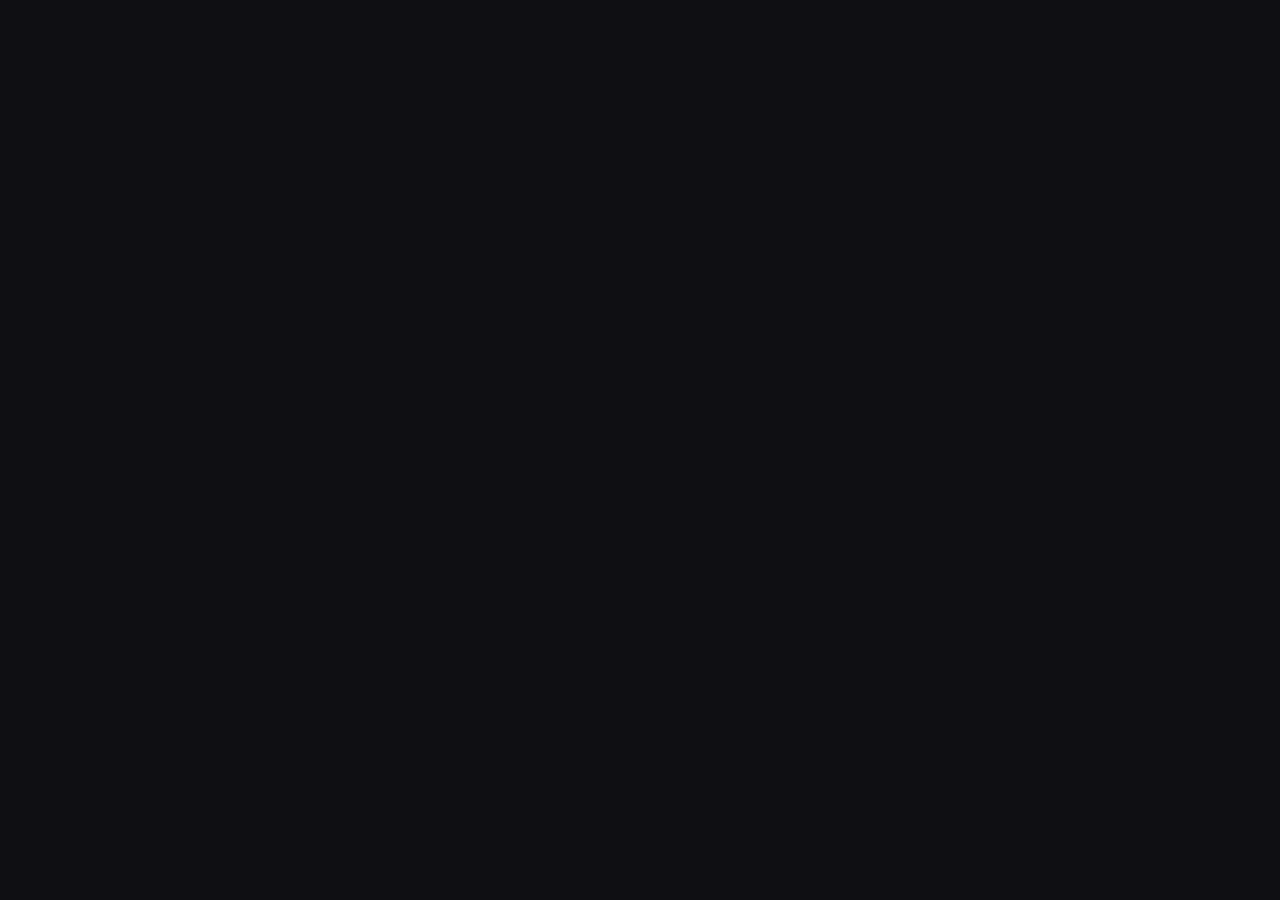
==== index.html @ 04d75973 "Add index.html" ====
<!DOCTYPE html>
<html lang="en">
<head>
<meta charset="UTF-8">
<meta name="viewport" content="width=device-width, initial-scale=1.0">
<title>ShiftWise — Employee Scheduling</title>
<link rel="preconnect" href="https://fonts.googleapis.com">
<link href="https://fonts.googleapis.com/css2?family=DM+Sans:wght@300;400;500;600&family=Syne:wght@500;600;700&display=swap" rel="stylesheet">
<link rel="stylesheet" href="css/app.css">
</head>
<body>
<div id="app"></div>
<div id="toast-container"></div>
<script src="js/app.js"></script>
</body>
</html>
---- css/app.css ----
*,*::before,*::after{box-sizing:border-box;margin:0;padding:0}

:root{
  --bg:#0f0f13;--bg2:#15151b;--bg3:#1c1c24;--bg4:#23232e;
  --border:#2a2a36;--border2:#363644;
  --text:#e6e6f0;--text2:#8888a0;--text3:#55556a;
  --brand:#6366f1;--brand2:#818cf8;--brand3:#4f46e5;--brand-bg:rgba(99,102,241,.12);
  --green:#10b981;--green-bg:rgba(16,185,129,.12);
  --amber:#f59e0b;--amber-bg:rgba(245,158,11,.12);
  --red:#ef4444;--red-bg:rgba(239,68,68,.10);
  --blue:#3b82f6;--pink:#ec4899;
  --radius:8px;--radius2:12px;--radius3:18px;
  --shadow:0 8px 32px rgba(0,0,0,.5);
  --font:'DM Sans',-apple-system,BlinkMacSystemFont,'Segoe UI',sans-serif;
  --font-display:'Syne','DM Sans',-apple-system,BlinkMacSystemFont,sans-serif;
  --font-mono:'JetBrains Mono','Fira Code',monospace;
}

html,body{height:100%;-webkit-font-smoothing:antialiased}
body{font-family:var(--font);background:var(--bg);color:var(--text);min-height:100vh;font-size:14px;line-height:1.5}

/* Layout */
.app{display:flex;height:100vh;overflow:hidden}
.sidebar{width:220px;flex-shrink:0;background:var(--bg2);border-right:1px solid var(--border);display:flex;flex-direction:column;overflow:hidden}
.main{flex:1;overflow:hidden;display:flex;flex-direction:column;min-width:0}
.topbar{height:56px;border-bottom:1px solid var(--border);display:flex;align-items:center;padding:0 20px;gap:12px;background:var(--bg2);flex-shrink:0}
.content{flex:1;overflow-y:auto;padding:24px}

/* Sidebar */
.logo{padding:0 16px;height:56px;display:flex;align-items:center;gap:10px;border-bottom:1px solid var(--border);flex-shrink:0}
.logo-mark{width:30px;height:30px;background:var(--brand);border-radius:7px;display:flex;align-items:center;justify-content:center;font-family:var(--font-display);font-weight:700;font-size:13px;color:#fff;flex-shrink:0}
.logo-text{font-family:var(--font-display);font-weight:700;font-size:15px;color:var(--text)}
.nav{flex:1;padding:10px 8px;display:flex;flex-direction:column;gap:1px;overflow-y:auto}
.nav-section{font-size:10px;font-weight:700;letter-spacing:.1em;color:var(--text3);padding:14px 10px 5px;text-transform:uppercase}
.nav-item{display:flex;align-items:center;gap:9px;padding:9px 10px;border-radius:var(--radius);cursor:pointer;color:var(--text2);font-size:13.5px;font-weight:500;transition:all .15s;user-select:none;position:relative}
.nav-item:hover{background:var(--bg3);color:var(--text)}
.nav-item.active{background:var(--brand-bg);color:var(--brand2)}
.nav-item svg{width:16px;height:16px;flex-shrink:0}
.nav-badge{margin-left:auto;background:var(--red);color:#fff;font-size:10px;font-weight:700;min-width:17px;height:17px;border-radius:8px;display:flex;align-items:center;justify-content:center;padding:0 4px}
.sidebar-footer{padding:10px 8px;border-top:1px solid var(--border);flex-shrink:0}
.user-chip{display:flex;align-items:center;gap:10px;padding:8px 10px;border-radius:var(--radius);cursor:pointer;transition:.15s}
.user-chip:hover{background:var(--bg3)}
.user-name{font-size:13px;font-weight:600;white-space:nowrap;overflow:hidden;text-overflow:ellipsis;color:var(--text)}
.user-role-label{font-size:11px;color:var(--text2);text-transform:capitalize}

/* Avatar */
.avatar{width:32px;height:32px;border-radius:50%;display:flex;align-items:center;justify-content:center;font-size:12px;font-weight:600;color:#fff;flex-shrink:0}
.avatar-xs{width:22px;height:22px;font-size:9px}
.avatar-sm{width:28px;height:28px;font-size:11px}
.avatar-lg{width:42px;height:42px;font-size:16px}

/* Topbar */
.topbar-title{font-family:var(--font-display);font-weight:700;font-size:16px;flex:1;color:var(--text)}
.icon-btn{width:36px;height:36px;border-radius:var(--radius);border:none;background:transparent;cursor:pointer;color:var(--text2);display:flex;align-items:center;justify-content:center;transition:.15s;position:relative}
.icon-btn:hover{background:var(--bg3);color:var(--text)}
.icon-btn svg{width:18px;height:18px;stroke-width:2}
.notif-dot{position:absolute;top:7px;right:7px;width:7px;height:7px;background:var(--brand);border-radius:50%;border:2px solid var(--bg2)}

/* Buttons */
.btn{display:inline-flex;align-items:center;gap:6px;padding:7px 14px;border-radius:var(--radius);font-size:13px;font-weight:500;cursor:pointer;border:none;transition:.15s;font-family:var(--font);white-space:nowrap;line-height:1}
.btn-primary{background:var(--brand);color:#fff}
.btn-primary:hover{background:var(--brand3)}
.btn-ghost{background:transparent;color:var(--text2);border:1px solid var(--border2)}
.btn-ghost:hover{background:var(--bg3);color:var(--text)}
.btn-sm{padding:5px 10px;font-size:12px}
.btn-xs{padding:3px 8px;font-size:11px}
.btn-danger{background:var(--red-bg);color:var(--red);border:1px solid rgba(239,68,68,.25)}
.btn-danger:hover{background:rgba(239,68,68,.2)}
.btn-success{background:var(--green-bg);color:var(--green);border:1px solid rgba(16,185,129,.25)}
.btn-success:hover{background:rgba(16,185,129,.2)}
.btn-amber{background:var(--amber-bg);color:var(--amber);border:1px solid rgba(245,158,11,.25)}
.btn-brand{background:var(--brand-bg);color:var(--brand2);border:1px solid rgba(99,102,241,.25)}
.btn-brand:hover{background:rgba(99,102,241,.2)}

/* Badges */
.badge{display:inline-flex;align-items:center;padding:2px 8px;border-radius:6px;font-size:11px;font-weight:600;letter-spacing:.02em}
.badge-pending{background:var(--amber-bg);color:var(--amber);border:1px solid rgba(245,158,11,.2)}
.badge-accepted{background:var(--brand-bg);color:var(--brand2);border:1px solid rgba(99,102,241,.2)}
.badge-approved{background:var(--green-bg);color:var(--green);border:1px solid rgba(16,185,129,.2)}
.badge-declined,.badge-rejected{background:var(--red-bg);color:var(--red);border:1px solid rgba(239,68,68,.2)}
.badge-cancelled,.badge-expired{background:var(--bg3);color:var(--text3);border:1px solid var(--border)}
.badge-active{background:var(--green-bg);color:var(--green);border:1px solid rgba(16,185,129,.2)}
.badge-inactive{background:var(--bg3);color:var(--text3);border:1px solid var(--border)}
.badge-admin{background:var(--red-bg);color:var(--red);border:1px solid rgba(239,68,68,.2)}
.badge-manager{background:var(--amber-bg);color:var(--amber);border:1px solid rgba(245,158,11,.2)}
.badge-employee{background:var(--bg3);color:var(--text2);border:1px solid var(--border)}

/* Cards */
.card{background:var(--bg2);border:1px solid var(--border);border-radius:var(--radius2)}
.card-p{padding:20px}
.card-header{padding:14px 20px;border-bottom:1px solid var(--border);display:flex;align-items:center;justify-content:space-between}
.card-title{font-family:var(--font-display);font-weight:600;font-size:15px;color:var(--text)}

/* Stat cards */
.stat-grid{display:grid;grid-template-columns:repeat(4,1fr);gap:12px;margin-bottom:24px}
.stat-card{background:var(--bg2);border:1px solid var(--border);border-radius:var(--radius2);padding:18px}
.stat-value{font-family:var(--font-display);font-size:28px;font-weight:700;line-height:1;color:var(--text)}
.stat-label{font-size:12px;color:var(--text2);margin-top:6px;font-weight:500}
.stat-icon{width:36px;height:36px;border-radius:9px;display:flex;align-items:center;justify-content:center;margin-bottom:12px}
.stat-icon svg{width:17px;height:17px;stroke-width:2}

/* Forms */
.form-group{margin-bottom:16px}
.form-group label{display:block;font-size:12px;font-weight:600;color:var(--text2);margin-bottom:6px;letter-spacing:.02em}
.form-group input,.form-group select,.form-group textarea{width:100%;background:var(--bg3);border:1px solid var(--border2);color:var(--text);border-radius:var(--radius);padding:9px 12px;font-size:13.5px;font-family:var(--font);transition:.15s;outline:none}
.form-group input:focus,.form-group select:focus,.form-group textarea:focus{border-color:var(--brand);box-shadow:0 0 0 3px rgba(99,102,241,.15)}
.form-group input::placeholder,.form-group textarea::placeholder{color:var(--text3)}
.form-group select option{background:var(--bg3)}
.form-group textarea{resize:vertical;min-height:70px}
.form-row{display:grid;grid-template-columns:1fr 1fr;gap:14px}

/* Table */
.table-wrap{overflow-x:auto}
table{width:100%;border-collapse:collapse}
th{font-size:11px;font-weight:700;letter-spacing:.07em;text-transform:uppercase;color:var(--text3);padding:11px 14px;text-align:left;border-bottom:1px solid var(--border);white-space:nowrap}
td{padding:12px 14px;border-bottom:1px solid var(--border);vertical-align:middle;font-size:13.5px;color:var(--text2)}
td:first-child{color:var(--text)}
tr:last-child td{border-bottom:none}
tr:hover td{background:rgba(255,255,255,.02)}

/* Calendar */
.cal-wrap{overflow-x:auto}
.cal-header{display:grid;grid-template-columns:68px repeat(7,1fr);border-bottom:1px solid var(--border);position:sticky;top:0;background:var(--bg2);z-index:5}
.cal-time-head{padding:12px 8px}
.cal-day-head{padding:10px 8px;text-align:center;border-left:1px solid var(--border)}
.cal-day-name{font-size:10.5px;font-weight:700;color:var(--text3);text-transform:uppercase;letter-spacing:.06em}
.cal-day-num{width:32px;height:32px;border-radius:50%;display:flex;align-items:center;justify-content:center;font-size:15px;font-weight:600;margin:4px auto 0;color:var(--text2)}
.cal-day-num.today{background:var(--brand);color:#fff}
.cal-body{display:grid;grid-template-columns:68px repeat(7,1fr);position:relative}
.cal-time-col{display:flex;flex-direction:column}
.cal-time-slot{height:52px;border-bottom:1px solid var(--border);padding-right:10px;font-size:10px;color:var(--text3);text-align:right;display:flex;align-items:flex-start;justify-content:flex-end;padding-top:4px}
.cal-day-col{border-left:1px solid var(--border);position:relative}
.cal-hour-line{position:absolute;left:0;right:0;border-top:1px solid rgba(42,42,54,.8);pointer-events:none}
.shift-block{position:absolute;left:3px;right:3px;border-radius:6px;padding:4px 7px;font-size:11px;cursor:pointer;transition:.15s;overflow:hidden;border:1px solid rgba(255,255,255,.06)}
.shift-block:hover{filter:brightness(1.15);transform:translateY(-1px);box-shadow:0 4px 14px rgba(0,0,0,.4)}
.shift-name{font-weight:600;white-space:nowrap;overflow:hidden;text-overflow:ellipsis}
.shift-time{opacity:.75;font-size:10px;margin-top:1px}

/* Color tags */
.color-indigo{background:rgba(99,102,241,.28);color:#c7d2fe;border-color:rgba(99,102,241,.4)}
.color-green{background:rgba(16,185,129,.22);color:#6ee7b7;border-color:rgba(16,185,129,.35)}
.color-amber{background:rgba(245,158,11,.22);color:#fcd34d;border-color:rgba(245,158,11,.35)}
.color-red{background:rgba(239,68,68,.22);color:#fca5a5;border-color:rgba(239,68,68,.35)}
.color-pink{background:rgba(236,72,153,.22);color:#f9a8d4;border-color:rgba(236,72,153,.35)}
.color-blue{background:rgba(59,130,246,.22);color:#93c5fd;border-color:rgba(59,130,246,.35)}
.color-teal{background:rgba(20,184,166,.22);color:#5eead4;border-color:rgba(20,184,166,.35)}
.color-purple{background:rgba(168,85,247,.22);color:#d8b4fe;border-color:rgba(168,85,247,.35)}

/* Week nav */
.week-nav{display:flex;align-items:center;gap:10px;margin-bottom:16px;flex-wrap:wrap}
.week-label{font-family:var(--font-display);font-weight:600;font-size:14px;color:var(--text);min-width:180px;text-align:center}
.view-tabs{display:flex;border:1px solid var(--border);border-radius:var(--radius);overflow:hidden}
.view-tab{padding:6px 14px;font-size:12px;font-weight:500;cursor:pointer;color:var(--text2);transition:.15s;border:none;background:none;font-family:var(--font)}
.view-tab:hover{background:var(--bg3);color:var(--text)}
.view-tab.active{background:var(--brand-bg);color:var(--brand2)}

/* List view */
.list-day-group{margin-bottom:20px}
.list-day-header{font-size:11px;font-weight:700;letter-spacing:.08em;text-transform:uppercase;color:var(--text3);padding:8px 0;margin-bottom:8px;border-bottom:1px solid var(--border)}
.list-shift-row{display:flex;align-items:center;gap:12px;padding:12px 16px;background:var(--bg2);border:1px solid var(--border);border-radius:var(--radius);margin-bottom:6px;cursor:pointer;transition:.15s}
.list-shift-row:hover{background:var(--bg3);border-color:var(--border2)}
.shift-pill{width:4px;height:38px;border-radius:2px;flex-shrink:0}

/* Swap cards */
.swap-card{background:var(--bg2);border:1px solid var(--border);border-radius:var(--radius2);padding:18px;margin-bottom:12px;transition:.15s}
.swap-card:hover{border-color:var(--border2)}
.swap-header{display:flex;align-items:flex-start;justify-content:space-between;gap:12px;margin-bottom:14px}
.swap-meta{font-size:12px;color:var(--text3);margin-top:3px}
.swap-shifts{display:grid;grid-template-columns:1fr 32px 1fr;gap:8px;align-items:center;margin-bottom:14px}
.swap-shift-box{background:var(--bg3);border:1px solid var(--border);border-radius:var(--radius);padding:10px 12px}
.swap-shift-label{font-size:10px;color:var(--text3);font-weight:700;text-transform:uppercase;letter-spacing:.06em;margin-bottom:4px}
.swap-shift-date{font-size:13px;font-weight:600;color:var(--text)}
.swap-shift-time{font-size:12px;color:var(--text2)}
.swap-arrow{text-align:center;color:var(--text3);font-size:18px}
.swap-actions{display:flex;gap:8px;flex-wrap:wrap}
.swap-message{font-size:12px;color:var(--text2);background:var(--bg3);border-radius:var(--radius);padding:8px 12px;margin-bottom:12px}
.swap-tabs{display:flex;gap:2px;margin-bottom:20px}
.swap-tab{padding:7px 16px;border-radius:var(--radius);font-size:13px;font-weight:500;cursor:pointer;color:var(--text2);transition:.15s;border:none;background:none;font-family:var(--font)}
.swap-tab:hover{background:var(--bg3);color:var(--text)}
.swap-tab.active{background:var(--brand-bg);color:var(--brand2)}

/* Modal */
.modal-overlay{position:fixed;inset:0;background:rgba(0,0,0,.72);display:flex;align-items:center;justify-content:center;z-index:200;padding:16px;animation:fadeIn .15s ease}
.modal{background:var(--bg2);border:1px solid var(--border);border-radius:var(--radius3);padding:28px;width:100%;max-width:480px;max-height:90vh;overflow-y:auto;box-shadow:var(--shadow);animation:slideUp .2s ease}
.modal-lg{max-width:640px}
.modal-title{font-family:var(--font-display);font-weight:700;font-size:18px;margin-bottom:22px;color:var(--text)}
.modal-actions{display:flex;gap:10px;margin-top:22px}
.modal-actions .btn{flex:1;justify-content:center}

/* Notification panel */
.notif-panel{position:fixed;top:56px;right:16px;width:340px;background:var(--bg2);border:1px solid var(--border);border-radius:var(--radius2);box-shadow:var(--shadow);z-index:150;overflow:hidden;animation:fadeIn .15s ease}
.notif-header{padding:14px 16px;border-bottom:1px solid var(--border);display:flex;align-items:center;justify-content:space-between}
.notif-title{font-weight:600;font-size:14px;color:var(--text)}
.notif-list{max-height:400px;overflow-y:auto}
.notif-item{padding:12px 16px;border-bottom:1px solid var(--border);cursor:pointer;transition:.15s;display:flex;gap:10px}
.notif-item:last-child{border-bottom:none}
.notif-item:hover{background:var(--bg3)}
.notif-item.unread{background:rgba(99,102,241,.05)}
.notif-item.unread:hover{background:rgba(99,102,241,.1)}
.notif-dot2{width:7px;height:7px;background:var(--brand);border-radius:50%;flex-shrink:0;margin-top:5px}
.notif-text-title{font-size:13px;font-weight:600;color:var(--text)}
.notif-text-msg{font-size:12px;color:var(--text2);margin-top:2px;line-height:1.4}
.notif-time{font-size:11px;color:var(--text3);margin-top:4px}
.notif-empty{padding:32px 16px;text-align:center;color:var(--text3);font-size:13px}

/* Login */
.login-screen{min-height:100vh;display:flex;align-items:center;justify-content:center;background:var(--bg);padding:24px}
.login-card{background:var(--bg2);border:1px solid var(--border);border-radius:var(--radius3);padding:40px;width:100%;max-width:400px;box-shadow:var(--shadow)}
.login-logo{text-align:center;margin-bottom:32px}
.login-logo .logo-mark{width:52px;height:52px;border-radius:14px;font-size:24px;margin:0 auto 14px}
.login-logo-title{font-family:var(--font-display);font-weight:700;font-size:26px;color:var(--text)}
.login-subtitle{font-size:13px;color:var(--text2);margin-top:4px}
.role-label{font-size:11px;color:var(--text3);margin-bottom:8px;font-weight:700;text-transform:uppercase;letter-spacing:.06em}
.role-switcher{display:flex;gap:8px;margin-bottom:4px}
.role-btn{flex:1;padding:8px;background:var(--bg3);border:1px solid var(--border2);border-radius:var(--radius);font-size:12.5px;font-weight:600;cursor:pointer;color:var(--text2);transition:.15s;font-family:var(--font)}
.role-btn:hover{background:var(--brand-bg);color:var(--brand2);border-color:rgba(99,102,241,.3)}
.login-btn{width:100%;padding:12px;background:var(--brand);color:#fff;border:none;border-radius:var(--radius);font-size:14px;font-weight:600;cursor:pointer;transition:.15s;font-family:var(--font);margin-top:4px}
.login-btn:hover{background:var(--brand3)}
.demo-creds{margin-top:20px;padding:14px;background:var(--bg3);border-radius:var(--radius);font-size:12px;color:var(--text2);line-height:1.8}
.demo-creds strong{color:var(--text)}

/* Admin */
.admin-tabs{display:flex;gap:2px;border-bottom:1px solid var(--border);margin-bottom:24px}
.admin-tab{padding:9px 18px;font-size:13px;font-weight:500;cursor:pointer;color:var(--text2);border:none;background:none;font-family:var(--font);border-bottom:2px solid transparent;margin-bottom:-1px;transition:.15s}
.admin-tab:hover{color:var(--text)}
.admin-tab.active{color:var(--brand2);border-bottom-color:var(--brand)}

/* Color picker */
.color-picker{display:flex;gap:8px;flex-wrap:wrap;margin-top:4px}
.color-dot{width:24px;height:24px;border-radius:50%;cursor:pointer;border:2px solid transparent;transition:.15s}
.color-dot:hover{transform:scale(1.15)}
.color-dot.selected{border-color:#fff;transform:scale(1.15);box-shadow:0 0 0 2px rgba(255,255,255,.3)}

/* Toast */
#toast-container{position:fixed;top:16px;right:16px;z-index:999;display:flex;flex-direction:column;gap:8px;pointer-events:none}
.toast{background:var(--bg3);border:1px solid var(--border2);border-radius:var(--radius);padding:12px 16px;font-size:13px;color:var(--text);display:flex;align-items:center;gap:10px;box-shadow:var(--shadow);animation:slideInRight .2s ease;pointer-events:all;min-width:220px;max-width:320px}
.toast-success{border-left:3px solid var(--green)}
.toast-error{border-left:3px solid var(--red)}
.toast-info{border-left:3px solid var(--brand)}

/* Profile */
.profile-wrap{max-width:480px}
.profile-header{display:flex;align-items:center;gap:16px;padding:24px;background:var(--bg2);border:1px solid var(--border);border-radius:var(--radius2);margin-bottom:20px}
.profile-name{font-family:var(--font-display);font-size:20px;font-weight:700;color:var(--text)}
.profile-email{font-size:13px;color:var(--text2);margin-top:2px}

/* Empty states */
.empty-state{padding:60px 24px;text-align:center}
.empty-icon{font-size:40px;margin-bottom:12px}
.empty-title{font-size:15px;font-weight:600;color:var(--text2);margin-bottom:6px}
.empty-sub{font-size:13px;color:var(--text3)}

/* Section header */
.section-header{display:flex;align-items:center;justify-content:space-between;margin-bottom:20px;flex-wrap:wrap;gap:10px}
.section-title{font-family:var(--font-display);font-size:18px;font-weight:700;color:var(--text)}

/* Filters */
.filter-bar{display:flex;align-items:center;gap:10px;margin-bottom:20px;flex-wrap:wrap}
.filter-select{background:var(--bg3);border:1px solid var(--border2);color:var(--text);border-radius:var(--radius);padding:7px 12px;font-size:13px;font-family:var(--font);outline:none;cursor:pointer}
.filter-select:focus{border-color:var(--brand)}
.search-input{background:var(--bg3);border:1px solid var(--border2);color:var(--text);border-radius:var(--radius);padding:7px 12px;font-size:13px;font-family:var(--font);outline:none}
.search-input:focus{border-color:var(--brand);box-shadow:0 0 0 2px rgba(99,102,241,.15)}
.search-input::placeholder{color:var(--text3)}

/* Audit log */
.audit-row{display:flex;align-items:flex-start;gap:12px;padding:12px 0;border-bottom:1px solid var(--border)}
.audit-row:last-child{border-bottom:none}
.audit-dot{width:8px;height:8px;border-radius:50%;background:var(--brand);flex-shrink:0;margin-top:5px}
.audit-action{font-size:13px;color:var(--text);font-weight:500}
.audit-detail{font-size:12px;color:var(--text2);margin-top:1px}
.audit-time{font-size:11px;color:var(--text3);margin-left:auto;white-space:nowrap;padding-left:12px}

/* Animations */
@keyframes fadeIn{from{opacity:0}to{opacity:1}}
@keyframes slideUp{from{opacity:0;transform:translateY(12px)}to{opacity:1;transform:translateY(0)}}
@keyframes slideInRight{from{opacity:0;transform:translateX(20px)}to{opacity:1;transform:translateX(0)}}

/* Scrollbar */
::-webkit-scrollbar{width:4px;height:4px}
::-webkit-scrollbar-track{background:transparent}
::-webkit-scrollbar-thumb{background:var(--border2);border-radius:100px}

/* Utility */
.flex{display:flex}.items-center{align-items:center}.gap-8{gap:8px}.gap-10{gap:10px}.gap-12{gap:12px}
.justify-between{justify-content:space-between}.ml-auto{margin-left:auto}
.mt-4{margin-top:4px}.mt-8{margin-top:8px}.mt-12{margin-top:12px}.mt-16{margin-top:16px}.mt-20{margin-top:20px}
.mb-8{margin-bottom:8px}.mb-12{margin-bottom:12px}.mb-16{margin-bottom:16px}.mb-20{margin-bottom:20px}
.text-sm{font-size:12.5px}.text-xs{font-size:11px}
.text2{color:var(--text2)}.text3{color:var(--text3)}
.font-600{font-weight:600}.font-700{font-weight:700}
.truncate{white-space:nowrap;overflow:hidden;text-overflow:ellipsis}
.w-full{width:100%}
.hidden{display:none!important}
.divider{height:1px;background:var(--border);margin:16px 0}
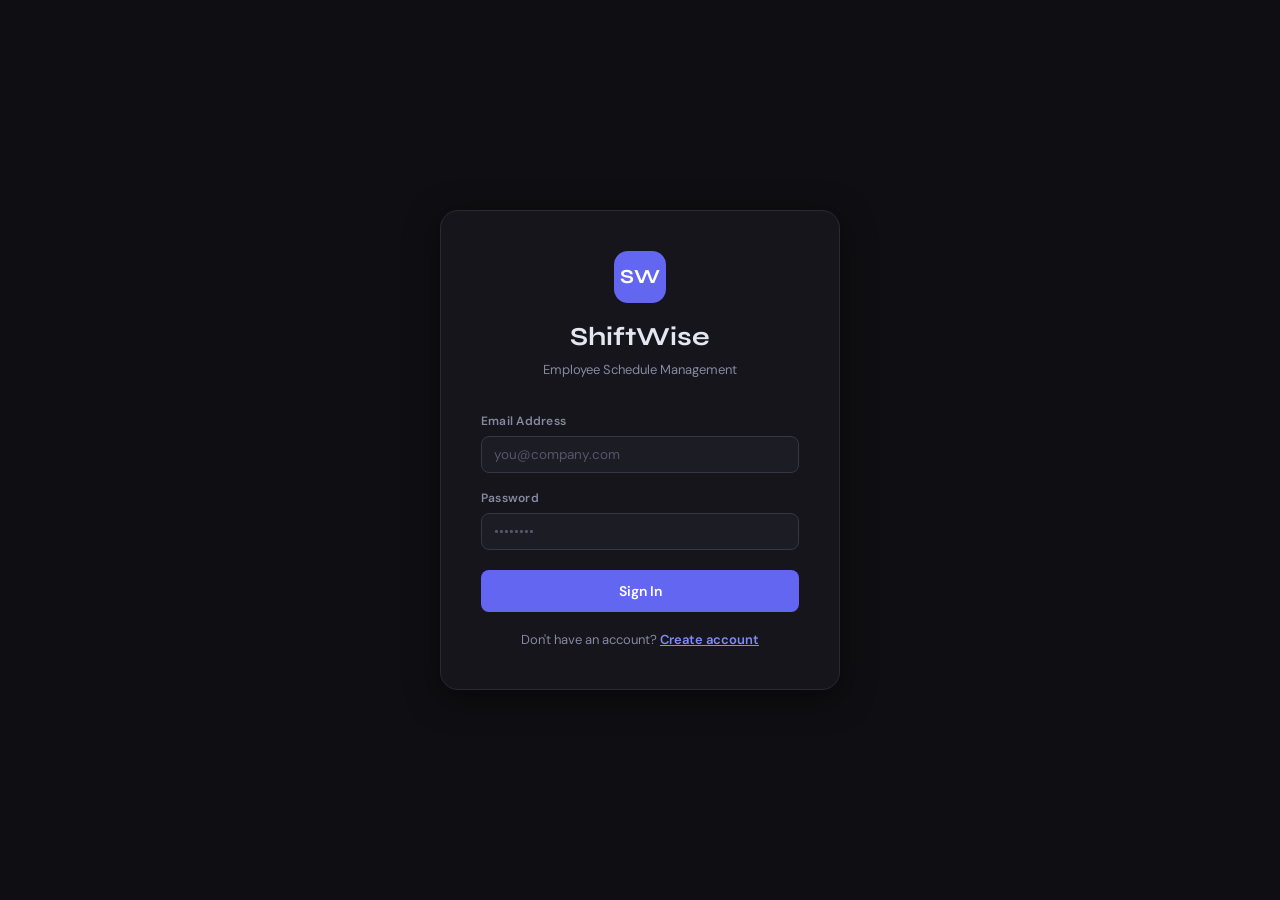
==== commit 561acd25: "Update site via weejur" ====
--- a/index.html
+++ b/index.html
@@ -5,7 +5,7 @@
 <meta name="viewport" content="width=device-width, initial-scale=1.0">
 <title>ShiftWise — Employee Scheduling</title>
 <link rel="preconnect" href="https://fonts.googleapis.com">
-<link href="https://fonts.googleapis.com/css2?family=DM+Sans:wght@300;400;500;600&family=Syne:wght@500;600;700&display=swap" rel="stylesheet">
+<link href="https://fonts.googleapis.com/css2?family=DM+Sans:ital,wght@0,300;0,400;0,500;0,600;1,400&family=Syne:wght@500;600;700&display=swap" rel="stylesheet">
 <link rel="stylesheet" href="css/app.css">
 </head>
 <body>
--- a/css/app.css
+++ b/css/app.css
@@ -292,3 +292,16 @@
 .w-full{width:100%}
 .hidden{display:none!important}
 .divider{height:1px;background:var(--border);margin:16px 0}
+
+/* ── Dashboard grid (added in v2) ──────────────────────── */
+.dash-grid{display:grid;grid-template-columns:1fr 1fr;gap:16px;margin-top:0}
+@media(max-width:800px){.dash-grid{grid-template-columns:1fr}}
+
+/* ── Stat grid responsive (v2) ──────────────────────────── */
+@media(max-width:800px){.stat-grid{grid-template-columns:repeat(2,1fr)}}
+
+/* ── Modal title flex fix (v2) ──────────────────────────── */
+.modal-title{font-family:var(--font-display);font-weight:700;font-size:17px;color:var(--text);line-height:1.2}
+
+/* ── Notification panel z-fix (v2) ─────────────────────── */
+.notif-panel{z-index:500}
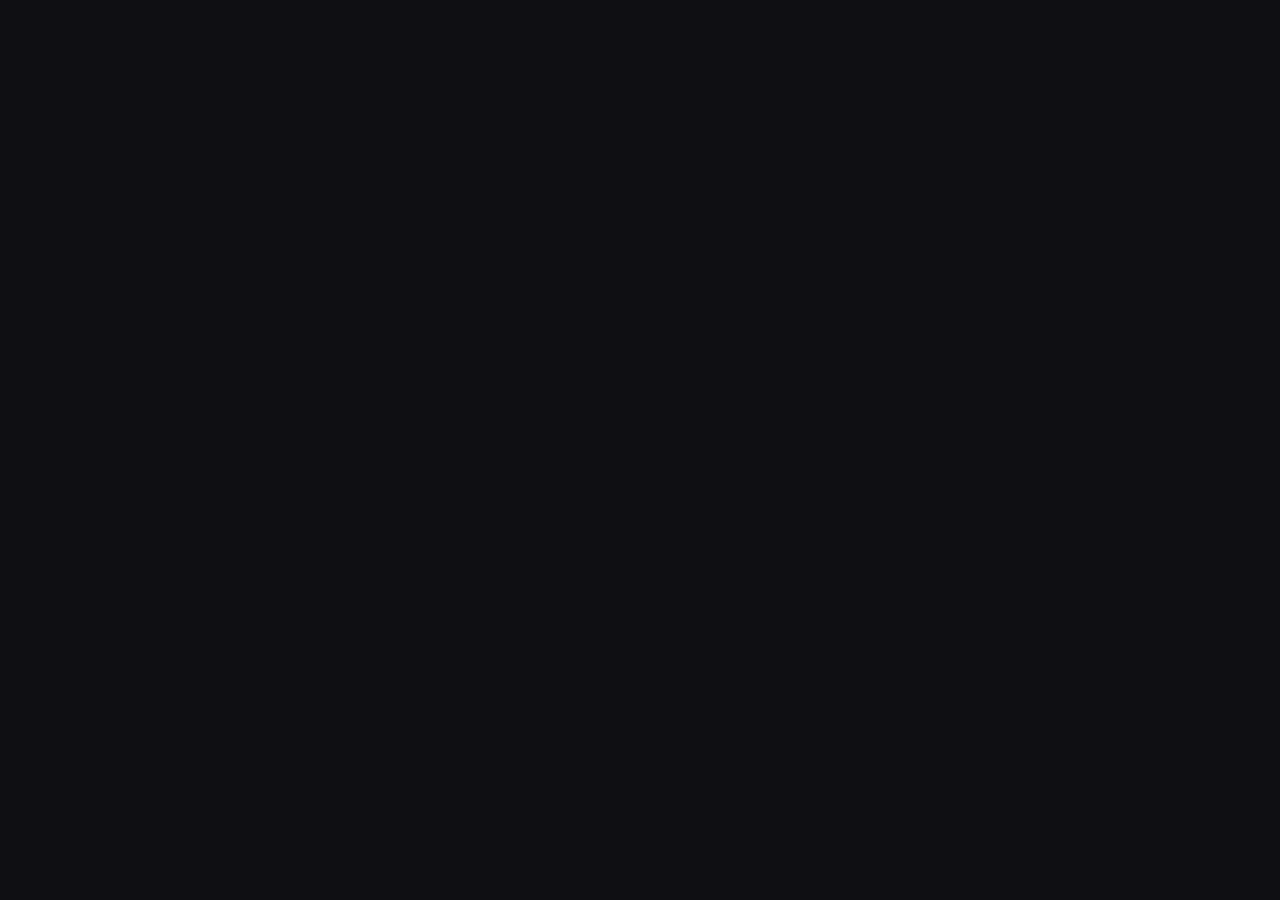
==== commit 8c66da28: "Update site via weejur" ====
--- a/index.html
+++ b/index.html
@@ -5,12 +5,2146 @@
 <meta name="viewport" content="width=device-width, initial-scale=1.0">
 <title>ShiftWise — Employee Scheduling</title>
 <link rel="preconnect" href="https://fonts.googleapis.com">
-<link href="https://fonts.googleapis.com/css2?family=DM+Sans:ital,wght@0,300;0,400;0,500;0,600;1,400&family=Syne:wght@500;600;700&display=swap" rel="stylesheet">
-<link rel="stylesheet" href="css/app.css">
+<link href="https://fonts.googleapis.com/css2?family=DM+Sans:wght@300;400;500;600&family=Syne:wght@500;600;700&display=swap" rel="stylesheet">
+<style>
+*,*::before,*::after{box-sizing:border-box;margin:0;padding:0}
+
+:root{
+  --bg:#0f0f13;--bg2:#15151b;--bg3:#1c1c24;--bg4:#23232e;
+  --border:#2a2a36;--border2:#363644;
+  --text:#e6e6f0;--text2:#8888a0;--text3:#55556a;
+  --brand:#6366f1;--brand2:#818cf8;--brand3:#4f46e5;--brand-bg:rgba(99,102,241,.12);
+  --green:#10b981;--green-bg:rgba(16,185,129,.12);
+  --amber:#f59e0b;--amber-bg:rgba(245,158,11,.12);
+  --red:#ef4444;--red-bg:rgba(239,68,68,.10);
+  --blue:#3b82f6;--pink:#ec4899;
+  --radius:8px;--radius2:12px;--radius3:18px;
+  --shadow:0 8px 32px rgba(0,0,0,.5);
+  --font:'DM Sans',-apple-system,BlinkMacSystemFont,'Segoe UI',sans-serif;
+  --font-display:'Syne','DM Sans',-apple-system,BlinkMacSystemFont,sans-serif;
+  --font-mono:'JetBrains Mono','Fira Code',monospace;
+}
+
+html,body{height:100%;-webkit-font-smoothing:antialiased}
+body{font-family:var(--font);background:var(--bg);color:var(--text);min-height:100vh;font-size:14px;line-height:1.5}
+
+/* Layout */
+.app{display:flex;height:100vh;overflow:hidden}
+.sidebar{width:220px;flex-shrink:0;background:var(--bg2);border-right:1px solid var(--border);display:flex;flex-direction:column;overflow:hidden}
+.main{flex:1;overflow:hidden;display:flex;flex-direction:column;min-width:0}
+.topbar{height:56px;border-bottom:1px solid var(--border);display:flex;align-items:center;padding:0 20px;gap:12px;background:var(--bg2);flex-shrink:0}
+.content{flex:1;overflow-y:auto;padding:24px}
+
+/* Sidebar */
+.logo{padding:0 16px;height:56px;display:flex;align-items:center;gap:10px;border-bottom:1px solid var(--border);flex-shrink:0}
+.logo-mark{width:30px;height:30px;background:var(--brand);border-radius:7px;display:flex;align-items:center;justify-content:center;font-family:var(--font-display);font-weight:700;font-size:13px;color:#fff;flex-shrink:0}
+.logo-text{font-family:var(--font-display);font-weight:700;font-size:15px;color:var(--text)}
+.nav{flex:1;padding:10px 8px;display:flex;flex-direction:column;gap:1px;overflow-y:auto}
+.nav-section{font-size:10px;font-weight:700;letter-spacing:.1em;color:var(--text3);padding:14px 10px 5px;text-transform:uppercase}
+.nav-item{display:flex;align-items:center;gap:9px;padding:9px 10px;border-radius:var(--radius);cursor:pointer;color:var(--text2);font-size:13.5px;font-weight:500;transition:all .15s;user-select:none;position:relative}
+.nav-item:hover{background:var(--bg3);color:var(--text)}
+.nav-item.active{background:var(--brand-bg);color:var(--brand2)}
+.nav-item svg{width:16px;height:16px;flex-shrink:0}
+.nav-badge{margin-left:auto;background:var(--red);color:#fff;font-size:10px;font-weight:700;min-width:17px;height:17px;border-radius:8px;display:flex;align-items:center;justify-content:center;padding:0 4px}
+.sidebar-footer{padding:10px 8px;border-top:1px solid var(--border);flex-shrink:0}
+.user-chip{display:flex;align-items:center;gap:10px;padding:8px 10px;border-radius:var(--radius);cursor:pointer;transition:.15s}
+.user-chip:hover{background:var(--bg3)}
+.user-name{font-size:13px;font-weight:600;white-space:nowrap;overflow:hidden;text-overflow:ellipsis;color:var(--text)}
+.user-role-label{font-size:11px;color:var(--text2);text-transform:capitalize}
+
+/* Avatar */
+.avatar{width:32px;height:32px;border-radius:50%;display:flex;align-items:center;justify-content:center;font-size:12px;font-weight:600;color:#fff;flex-shrink:0}
+.avatar-xs{width:22px;height:22px;font-size:9px}
+.avatar-sm{width:28px;height:28px;font-size:11px}
+.avatar-lg{width:42px;height:42px;font-size:16px}
+
+/* Topbar */
+.topbar-title{font-family:var(--font-display);font-weight:700;font-size:16px;flex:1;color:var(--text)}
+.icon-btn{width:36px;height:36px;border-radius:var(--radius);border:none;background:transparent;cursor:pointer;color:var(--text2);display:flex;align-items:center;justify-content:center;transition:.15s;position:relative}
+.icon-btn:hover{background:var(--bg3);color:var(--text)}
+.icon-btn svg{width:18px;height:18px;stroke-width:2}
+.notif-dot{position:absolute;top:7px;right:7px;width:7px;height:7px;background:var(--brand);border-radius:50%;border:2px solid var(--bg2)}
+
+/* Buttons */
+.btn{display:inline-flex;align-items:center;gap:6px;padding:7px 14px;border-radius:var(--radius);font-size:13px;font-weight:500;cursor:pointer;border:none;transition:.15s;font-family:var(--font);white-space:nowrap;line-height:1}
+.btn-primary{background:var(--brand);color:#fff}
+.btn-primary:hover{background:var(--brand3)}
+.btn-ghost{background:transparent;color:var(--text2);border:1px solid var(--border2)}
+.btn-ghost:hover{background:var(--bg3);color:var(--text)}
+.btn-sm{padding:5px 10px;font-size:12px}
+.btn-xs{padding:3px 8px;font-size:11px}
+.btn-danger{background:var(--red-bg);color:var(--red);border:1px solid rgba(239,68,68,.25)}
+.btn-danger:hover{background:rgba(239,68,68,.2)}
+.btn-success{background:var(--green-bg);color:var(--green);border:1px solid rgba(16,185,129,.25)}
+.btn-success:hover{background:rgba(16,185,129,.2)}
+.btn-amber{background:var(--amber-bg);color:var(--amber);border:1px solid rgba(245,158,11,.25)}
+.btn-brand{background:var(--brand-bg);color:var(--brand2);border:1px solid rgba(99,102,241,.25)}
+.btn-brand:hover{background:rgba(99,102,241,.2)}
+
+/* Badges */
+.badge{display:inline-flex;align-items:center;padding:2px 8px;border-radius:6px;font-size:11px;font-weight:600;letter-spacing:.02em}
+.badge-pending{background:var(--amber-bg);color:var(--amber);border:1px solid rgba(245,158,11,.2)}
+.badge-accepted{background:var(--brand-bg);color:var(--brand2);border:1px solid rgba(99,102,241,.2)}
+.badge-approved{background:var(--green-bg);color:var(--green);border:1px solid rgba(16,185,129,.2)}
+.badge-declined,.badge-rejected{background:var(--red-bg);color:var(--red);border:1px solid rgba(239,68,68,.2)}
+.badge-cancelled,.badge-expired{background:var(--bg3);color:var(--text3);border:1px solid var(--border)}
+.badge-active{background:var(--green-bg);color:var(--green);border:1px solid rgba(16,185,129,.2)}
+.badge-inactive{background:var(--bg3);color:var(--text3);border:1px solid var(--border)}
+.badge-admin{background:var(--red-bg);color:var(--red);border:1px solid rgba(239,68,68,.2)}
+.badge-manager{background:var(--amber-bg);color:var(--amber);border:1px solid rgba(245,158,11,.2)}
+.badge-employee{background:var(--bg3);color:var(--text2);border:1px solid var(--border)}
+
+/* Cards */
+.card{background:var(--bg2);border:1px solid var(--border);border-radius:var(--radius2)}
+.card-p{padding:20px}
+.card-header{padding:14px 20px;border-bottom:1px solid var(--border);display:flex;align-items:center;justify-content:space-between}
+.card-title{font-family:var(--font-display);font-weight:600;font-size:15px;color:var(--text)}
+
+/* Stat cards */
+.stat-grid{display:grid;grid-template-columns:repeat(4,1fr);gap:12px;margin-bottom:24px}
+.stat-card{background:var(--bg2);border:1px solid var(--border);border-radius:var(--radius2);padding:18px}
+.stat-value{font-family:var(--font-display);font-size:28px;font-weight:700;line-height:1;color:var(--text)}
+.stat-label{font-size:12px;color:var(--text2);margin-top:6px;font-weight:500}
+.stat-icon{width:36px;height:36px;border-radius:9px;display:flex;align-items:center;justify-content:center;margin-bottom:12px}
+.stat-icon svg{width:17px;height:17px;stroke-width:2}
+
+/* Forms */
+.form-group{margin-bottom:16px}
+.form-group label{display:block;font-size:12px;font-weight:600;color:var(--text2);margin-bottom:6px;letter-spacing:.02em}
+.form-group input,.form-group select,.form-group textarea{width:100%;background:var(--bg3);border:1px solid var(--border2);color:var(--text);border-radius:var(--radius);padding:9px 12px;font-size:13.5px;font-family:var(--font);transition:.15s;outline:none}
+.form-group input:focus,.form-group select:focus,.form-group textarea:focus{border-color:var(--brand);box-shadow:0 0 0 3px rgba(99,102,241,.15)}
+.form-group input::placeholder,.form-group textarea::placeholder{color:var(--text3)}
+.form-group select option{background:var(--bg3)}
+.form-group textarea{resize:vertical;min-height:70px}
+.form-row{display:grid;grid-template-columns:1fr 1fr;gap:14px}
+
+/* Table */
+.table-wrap{overflow-x:auto}
+table{width:100%;border-collapse:collapse}
+th{font-size:11px;font-weight:700;letter-spacing:.07em;text-transform:uppercase;color:var(--text3);padding:11px 14px;text-align:left;border-bottom:1px solid var(--border);white-space:nowrap}
+td{padding:12px 14px;border-bottom:1px solid var(--border);vertical-align:middle;font-size:13.5px;color:var(--text2)}
+td:first-child{color:var(--text)}
+tr:last-child td{border-bottom:none}
+tr:hover td{background:rgba(255,255,255,.02)}
+
+/* Calendar */
+.cal-wrap{overflow-x:auto}
+.cal-header{display:grid;grid-template-columns:68px repeat(7,1fr);border-bottom:1px solid var(--border);position:sticky;top:0;background:var(--bg2);z-index:5}
+.cal-time-head{padding:12px 8px}
+.cal-day-head{padding:10px 8px;text-align:center;border-left:1px solid var(--border)}
+.cal-day-name{font-size:10.5px;font-weight:700;color:var(--text3);text-transform:uppercase;letter-spacing:.06em}
+.cal-day-num{width:32px;height:32px;border-radius:50%;display:flex;align-items:center;justify-content:center;font-size:15px;font-weight:600;margin:4px auto 0;color:var(--text2)}
+.cal-day-num.today{background:var(--brand);color:#fff}
+.cal-body{display:grid;grid-template-columns:68px repeat(7,1fr);position:relative}
+.cal-time-col{display:flex;flex-direction:column}
+.cal-time-slot{height:52px;border-bottom:1px solid var(--border);padding-right:10px;font-size:10px;color:var(--text3);text-align:right;display:flex;align-items:flex-start;justify-content:flex-end;padding-top:4px}
+.cal-day-col{border-left:1px solid var(--border);position:relative}
+.cal-hour-line{position:absolute;left:0;right:0;border-top:1px solid rgba(42,42,54,.8);pointer-events:none}
+.shift-block{position:absolute;left:3px;right:3px;border-radius:6px;padding:4px 7px;font-size:11px;cursor:pointer;transition:.15s;overflow:hidden;border:1px solid rgba(255,255,255,.06)}
+.shift-block:hover{filter:brightness(1.15);transform:translateY(-1px);box-shadow:0 4px 14px rgba(0,0,0,.4)}
+.shift-name{font-weight:600;white-space:nowrap;overflow:hidden;text-overflow:ellipsis}
+.shift-time{opacity:.75;font-size:10px;margin-top:1px}
+
+/* Color tags */
+.color-indigo{background:rgba(99,102,241,.28);color:#c7d2fe;border-color:rgba(99,102,241,.4)}
+.color-green{background:rgba(16,185,129,.22);color:#6ee7b7;border-color:rgba(16,185,129,.35)}
+.color-amber{background:rgba(245,158,11,.22);color:#fcd34d;border-color:rgba(245,158,11,.35)}
+.color-red{background:rgba(239,68,68,.22);color:#fca5a5;border-color:rgba(239,68,68,.35)}
+.color-pink{background:rgba(236,72,153,.22);color:#f9a8d4;border-color:rgba(236,72,153,.35)}
+.color-blue{background:rgba(59,130,246,.22);color:#93c5fd;border-color:rgba(59,130,246,.35)}
+.color-teal{background:rgba(20,184,166,.22);color:#5eead4;border-color:rgba(20,184,166,.35)}
+.color-purple{background:rgba(168,85,247,.22);color:#d8b4fe;border-color:rgba(168,85,247,.35)}
+
+/* Week nav */
+.week-nav{display:flex;align-items:center;gap:10px;margin-bottom:16px;flex-wrap:wrap}
+.week-label{font-family:var(--font-display);font-weight:600;font-size:14px;color:var(--text);min-width:180px;text-align:center}
+.view-tabs{display:flex;border:1px solid var(--border);border-radius:var(--radius);overflow:hidden}
+.view-tab{padding:6px 14px;font-size:12px;font-weight:500;cursor:pointer;color:var(--text2);transition:.15s;border:none;background:none;font-family:var(--font)}
+.view-tab:hover{background:var(--bg3);color:var(--text)}
+.view-tab.active{background:var(--brand-bg);color:var(--brand2)}
+
+/* List view */
+.list-day-group{margin-bottom:20px}
+.list-day-header{font-size:11px;font-weight:700;letter-spacing:.08em;text-transform:uppercase;color:var(--text3);padding:8px 0;margin-bottom:8px;border-bottom:1px solid var(--border)}
+.list-shift-row{display:flex;align-items:center;gap:12px;padding:12px 16px;background:var(--bg2);border:1px solid var(--border);border-radius:var(--radius);margin-bottom:6px;cursor:pointer;transition:.15s}
+.list-shift-row:hover{background:var(--bg3);border-color:var(--border2)}
+.shift-pill{width:4px;height:38px;border-radius:2px;flex-shrink:0}
+
+/* Swap cards */
+.swap-card{background:var(--bg2);border:1px solid var(--border);border-radius:var(--radius2);padding:18px;margin-bottom:12px;transition:.15s}
+.swap-card:hover{border-color:var(--border2)}
+.swap-header{display:flex;align-items:flex-start;justify-content:space-between;gap:12px;margin-bottom:14px}
+.swap-meta{font-size:12px;color:var(--text3);margin-top:3px}
+.swap-shifts{display:grid;grid-template-columns:1fr 32px 1fr;gap:8px;align-items:center;margin-bottom:14px}
+.swap-shift-box{background:var(--bg3);border:1px solid var(--border);border-radius:var(--radius);padding:10px 12px}
+.swap-shift-label{font-size:10px;color:var(--text3);font-weight:700;text-transform:uppercase;letter-spacing:.06em;margin-bottom:4px}
+.swap-shift-date{font-size:13px;font-weight:600;color:var(--text)}
+.swap-shift-time{font-size:12px;color:var(--text2)}
+.swap-arrow{text-align:center;color:var(--text3);font-size:18px}
+.swap-actions{display:flex;gap:8px;flex-wrap:wrap}
+.swap-message{font-size:12px;color:var(--text2);background:var(--bg3);border-radius:var(--radius);padding:8px 12px;margin-bottom:12px}
+.swap-tabs{display:flex;gap:2px;margin-bottom:20px}
+.swap-tab{padding:7px 16px;border-radius:var(--radius);font-size:13px;font-weight:500;cursor:pointer;color:var(--text2);transition:.15s;border:none;background:none;font-family:var(--font)}
+.swap-tab:hover{background:var(--bg3);color:var(--text)}
+.swap-tab.active{background:var(--brand-bg);color:var(--brand2)}
+
+/* Modal */
+.modal-overlay{position:fixed;inset:0;background:rgba(0,0,0,.72);display:flex;align-items:center;justify-content:center;z-index:200;padding:16px;animation:fadeIn .15s ease}
+.modal{background:var(--bg2);border:1px solid var(--border);border-radius:var(--radius3);padding:28px;width:100%;max-width:480px;max-height:90vh;overflow-y:auto;box-shadow:var(--shadow);animation:slideUp .2s ease}
+.modal-lg{max-width:640px}
+.modal-title{font-family:var(--font-display);font-weight:700;font-size:18px;margin-bottom:22px;color:var(--text)}
+.modal-actions{display:flex;gap:10px;margin-top:22px}
+.modal-actions .btn{flex:1;justify-content:center}
+
+/* Notification panel */
+.notif-panel{position:fixed;top:56px;right:16px;width:340px;background:var(--bg2);border:1px solid var(--border);border-radius:var(--radius2);box-shadow:var(--shadow);z-index:150;overflow:hidden;animation:fadeIn .15s ease}
+.notif-header{padding:14px 16px;border-bottom:1px solid var(--border);display:flex;align-items:center;justify-content:space-between}
+.notif-title{font-weight:600;font-size:14px;color:var(--text)}
+.notif-list{max-height:400px;overflow-y:auto}
+.notif-item{padding:12px 16px;border-bottom:1px solid var(--border);cursor:pointer;transition:.15s;display:flex;gap:10px}
+.notif-item:last-child{border-bottom:none}
+.notif-item:hover{background:var(--bg3)}
+.notif-item.unread{background:rgba(99,102,241,.05)}
+.notif-item.unread:hover{background:rgba(99,102,241,.1)}
+.notif-dot2{width:7px;height:7px;background:var(--brand);border-radius:50%;flex-shrink:0;margin-top:5px}
+.notif-text-title{font-size:13px;font-weight:600;color:var(--text)}
+.notif-text-msg{font-size:12px;color:var(--text2);margin-top:2px;line-height:1.4}
+.notif-time{font-size:11px;color:var(--text3);margin-top:4px}
+.notif-empty{padding:32px 16px;text-align:center;color:var(--text3);font-size:13px}
+
+/* Login */
+.login-screen{min-height:100vh;display:flex;align-items:center;justify-content:center;background:var(--bg);padding:24px}
+.login-card{background:var(--bg2);border:1px solid var(--border);border-radius:var(--radius3);padding:40px;width:100%;max-width:400px;box-shadow:var(--shadow)}
+.login-logo{text-align:center;margin-bottom:32px}
+.login-logo .logo-mark{width:52px;height:52px;border-radius:14px;font-size:24px;margin:0 auto 14px}
+.login-logo-title{font-family:var(--font-display);font-weight:700;font-size:26px;color:var(--text)}
+.login-subtitle{font-size:13px;color:var(--text2);margin-top:4px}
+.role-label{font-size:11px;color:var(--text3);margin-bottom:8px;font-weight:700;text-transform:uppercase;letter-spacing:.06em}
+.role-switcher{display:flex;gap:8px;margin-bottom:4px}
+.role-btn{flex:1;padding:8px;background:var(--bg3);border:1px solid var(--border2);border-radius:var(--radius);font-size:12.5px;font-weight:600;cursor:pointer;color:var(--text2);transition:.15s;font-family:var(--font)}
+.role-btn:hover{background:var(--brand-bg);color:var(--brand2);border-color:rgba(99,102,241,.3)}
+.login-btn{width:100%;padding:12px;background:var(--brand);color:#fff;border:none;border-radius:var(--radius);font-size:14px;font-weight:600;cursor:pointer;transition:.15s;font-family:var(--font);margin-top:4px}
+.login-btn:hover{background:var(--brand3)}
+.demo-creds{margin-top:20px;padding:14px;background:var(--bg3);border-radius:var(--radius);font-size:12px;color:var(--text2);line-height:1.8}
+.demo-creds strong{color:var(--text)}
+
+/* Admin */
+.admin-tabs{display:flex;gap:2px;border-bottom:1px solid var(--border);margin-bottom:24px}
+.admin-tab{padding:9px 18px;font-size:13px;font-weight:500;cursor:pointer;color:var(--text2);border:none;background:none;font-family:var(--font);border-bottom:2px solid transparent;margin-bottom:-1px;transition:.15s}
+.admin-tab:hover{color:var(--text)}
+.admin-tab.active{color:var(--brand2);border-bottom-color:var(--brand)}
+
+/* Color picker */
+.color-picker{display:flex;gap:8px;flex-wrap:wrap;margin-top:4px}
+.color-dot{width:24px;height:24px;border-radius:50%;cursor:pointer;border:2px solid transparent;transition:.15s}
+.color-dot:hover{transform:scale(1.15)}
+.color-dot.selected{border-color:#fff;transform:scale(1.15);box-shadow:0 0 0 2px rgba(255,255,255,.3)}
+
+/* Toast */
+#toast-container{position:fixed;top:16px;right:16px;z-index:999;display:flex;flex-direction:column;gap:8px;pointer-events:none}
+.toast{background:var(--bg3);border:1px solid var(--border2);border-radius:var(--radius);padding:12px 16px;font-size:13px;color:var(--text);display:flex;align-items:center;gap:10px;box-shadow:var(--shadow);animation:slideInRight .2s ease;pointer-events:all;min-width:220px;max-width:320px}
+.toast-success{border-left:3px solid var(--green)}
+.toast-error{border-left:3px solid var(--red)}
+.toast-info{border-left:3px solid var(--brand)}
+
+/* Profile */
+.profile-wrap{max-width:480px}
+.profile-header{display:flex;align-items:center;gap:16px;padding:24px;background:var(--bg2);border:1px solid var(--border);border-radius:var(--radius2);margin-bottom:20px}
+.profile-name{font-family:var(--font-display);font-size:20px;font-weight:700;color:var(--text)}
+.profile-email{font-size:13px;color:var(--text2);margin-top:2px}
+
+/* Empty states */
+.empty-state{padding:60px 24px;text-align:center}
+.empty-icon{font-size:40px;margin-bottom:12px}
+.empty-title{font-size:15px;font-weight:600;color:var(--text2);margin-bottom:6px}
+.empty-sub{font-size:13px;color:var(--text3)}
+
+/* Section header */
+.section-header{display:flex;align-items:center;justify-content:space-between;margin-bottom:20px;flex-wrap:wrap;gap:10px}
+.section-title{font-family:var(--font-display);font-size:18px;font-weight:700;color:var(--text)}
+
+/* Filters */
+.filter-bar{display:flex;align-items:center;gap:10px;margin-bottom:20px;flex-wrap:wrap}
+.filter-select{background:var(--bg3);border:1px solid var(--border2);color:var(--text);border-radius:var(--radius);padding:7px 12px;font-size:13px;font-family:var(--font);outline:none;cursor:pointer}
+.filter-select:focus{border-color:var(--brand)}
+.search-input{background:var(--bg3);border:1px solid var(--border2);color:var(--text);border-radius:var(--radius);padding:7px 12px;font-size:13px;font-family:var(--font);outline:none}
+.search-input:focus{border-color:var(--brand);box-shadow:0 0 0 2px rgba(99,102,241,.15)}
+.search-input::placeholder{color:var(--text3)}
+
+/* Audit log */
+.audit-row{display:flex;align-items:flex-start;gap:12px;padding:12px 0;border-bottom:1px solid var(--border)}
+.audit-row:last-child{border-bottom:none}
+.audit-dot{width:8px;height:8px;border-radius:50%;background:var(--brand);flex-shrink:0;margin-top:5px}
+.audit-action{font-size:13px;color:var(--text);font-weight:500}
+.audit-detail{font-size:12px;color:var(--text2);margin-top:1px}
+.audit-time{font-size:11px;color:var(--text3);margin-left:auto;white-space:nowrap;padding-left:12px}
+
+/* Animations */
+@keyframes fadeIn{from{opacity:0}to{opacity:1}}
+@keyframes slideUp{from{opacity:0;transform:translateY(12px)}to{opacity:1;transform:translateY(0)}}
+@keyframes slideInRight{from{opacity:0;transform:translateX(20px)}to{opacity:1;transform:translateX(0)}}
+
+/* Scrollbar */
+::-webkit-scrollbar{width:4px;height:4px}
+::-webkit-scrollbar-track{background:transparent}
+::-webkit-scrollbar-thumb{background:var(--border2);border-radius:100px}
+
+/* Utility */
+.flex{display:flex}.items-center{align-items:center}.gap-8{gap:8px}.gap-10{gap:10px}.gap-12{gap:12px}
+.justify-between{justify-content:space-between}.ml-auto{margin-left:auto}
+.mt-4{margin-top:4px}.mt-8{margin-top:8px}.mt-12{margin-top:12px}.mt-16{margin-top:16px}.mt-20{margin-top:20px}
+.mb-8{margin-bottom:8px}.mb-12{margin-bottom:12px}.mb-16{margin-bottom:16px}.mb-20{margin-bottom:20px}
+.text-sm{font-size:12.5px}.text-xs{font-size:11px}
+.text2{color:var(--text2)}.text3{color:var(--text3)}
+.font-600{font-weight:600}.font-700{font-weight:700}
+.truncate{white-space:nowrap;overflow:hidden;text-overflow:ellipsis}
+.w-full{width:100%}
+.hidden{display:none!important}
+.divider{height:1px;background:var(--border);margin:16px 0}
+
+/* ── Dashboard grid (added in v2) ──────────────────────── */
+.dash-grid{display:grid;grid-template-columns:1fr 1fr;gap:16px;margin-top:0}
+@media(max-width:800px){.dash-grid{grid-template-columns:1fr}}
+
+/* ── Stat grid responsive (v2) ──────────────────────────── */
+@media(max-width:800px){.stat-grid{grid-template-columns:repeat(2,1fr)}}
+
+/* ── Modal title flex fix (v2) ──────────────────────────── */
+.modal-title{font-family:var(--font-display);font-weight:700;font-size:17px;color:var(--text);line-height:1.2}
+
+/* ── Notification panel z-fix (v2) ─────────────────────── */
+.notif-panel{z-index:500}
+
+/* ── v3 NEW: Availability & Time Off ─────────────────── */
+.avail-req-card{background:var(--bg2);border:1px solid var(--border);border-radius:var(--radius2);padding:18px;margin-bottom:12px;transition:.15s}
+.avail-req-card:hover{border-color:var(--border2)}
+.timeoff-card{background:var(--bg2);border:1px solid var(--border);border-radius:var(--radius2);padding:18px;margin-bottom:12px;transition:.15s}
+.timeoff-card:hover{border-color:var(--border2)}
+.list-shift-row-warning{border-color:rgba(245,158,11,.3)!important;background:rgba(245,158,11,.03)!important}
+
+</style>
 </head>
 <body>
 <div id="app"></div>
 <div id="toast-container"></div>
-<script src="js/app.js"></script>
+<script>
+'use strict';
+// ShiftWise v3.0
+document.addEventListener('DOMContentLoaded', function() {
+// NEW v3: 12h AM/PM display everywhere, Availability system, Time-Off system
+// All v2 features preserved and regression-tested.
+// ═══════════════════════════════════════════════════════════════════
+
+(function() {
+
+// ─── CONSTANTS ─────────────────────────────────────────────────────
+var COLORS     = ['indigo','green','amber','red','pink','blue','teal','purple'];
+var COLOR_HEX  = {indigo:'#6366f1',green:'#10b981',amber:'#f59e0b',red:'#ef4444',
+                   pink:'#ec4899',blue:'#3b82f6',teal:'#14b8a6',purple:'#a855f7'};
+var AV_COLORS  = ['#6366f1','#10b981','#f59e0b','#ef4444','#ec4899',
+                   '#3b82f6','#14b8a6','#a855f7','#06b6d4','#84cc16'];
+var DAYS_SHORT = ['Sun','Mon','Tue','Wed','Thu','Fri','Sat'];
+var MONTHS     = ['Jan','Feb','Mar','Apr','May','Jun','Jul','Aug','Sep','Oct','Nov','Dec'];
+
+// ─── DATABASE (in-memory, simulates backend) ────────────────────────
+var DB = {
+  users: [
+    {id:'u1',name:'Alex Rivera',  email:'admin@shiftwise.com',  password:'Admin1234!', role:'ADMIN',    status:'ACTIVE',  department:'Management',    avatarColor:'#6366f1',createdAt:'2024-01-01T00:00:00Z'},
+    {id:'u2',name:'Morgan Chen',  email:'manager@shiftwise.com',password:'Manager123!',role:'MANAGER',  status:'ACTIVE',  department:'Operations',    avatarColor:'#10b981',createdAt:'2024-01-15T00:00:00Z'},
+    {id:'u3',name:'Jamie Park',   email:'jane@shiftwise.com',   password:'Employee123!',role:'EMPLOYEE', status:'ACTIVE',  department:'Front of House',avatarColor:'#f59e0b',createdAt:'2024-02-01T00:00:00Z'},
+    {id:'u4',name:'Sam Torres',   email:'john@shiftwise.com',   password:'Employee123!',role:'EMPLOYEE', status:'ACTIVE',  department:'Kitchen',       avatarColor:'#3b82f6',createdAt:'2024-02-15T00:00:00Z'},
+    {id:'u5',name:'Casey Nguyen', email:'sarah@shiftwise.com',  password:'Employee123!',role:'EMPLOYEE', status:'ACTIVE',  department:'Front of House',avatarColor:'#ec4899',createdAt:'2024-03-01T00:00:00Z'},
+    {id:'u6',name:'Riley Kim',    email:'riley@shiftwise.com',  password:'Employee123!',role:'EMPLOYEE', status:'INACTIVE',department:'Bar',           avatarColor:'#a855f7',createdAt:'2024-03-15T00:00:00Z'},
+  ],
+  shifts:        [],
+  swaps:         [],
+  notifications: [],
+  auditLog:      [],
+  // v3 NEW: availability[]{id,userId,dayOfWeek(0-6 Sun=0),startTime,endTime,isAvailable}
+  availability:         [],
+  // v3 NEW: availabilityRequests[]{id,userId,proposedAvailability[],status,notes,reviewedBy,reviewedAt,createdAt}
+  availabilityRequests: [],
+  // v3 NEW: timeOffRequests[]{id,userId,startDate,endDate,type,notes,digitalSignatureName,submittedAt,status,reviewedBy,reviewedAt,adminNotes}
+  timeOffRequests:      [],
+};
+
+// Seed shifts spanning current week and next week
+(function seedShifts() {
+  var today = new Date(); today.setHours(0,0,0,0);
+  var dow = (today.getDay() + 6) % 7; // Mon=0
+  var mon = new Date(today); mon.setDate(today.getDate() - dow);
+  var templates = [
+    {emp:'u3',st:'08:00',et:'16:00',pos:'Front Desk',  color:'indigo', days:[0,2,4]},
+    {emp:'u3',st:'12:00',et:'20:00',pos:'Closing',     color:'purple', days:[1,3]},
+    {emp:'u4',st:'07:00',et:'15:00',pos:'Kitchen',     color:'green',  days:[0,1,2]},
+    {emp:'u4',st:'15:00',et:'23:00',pos:'Eve. Kitchen',color:'teal',   days:[3,4]},
+    {emp:'u5',st:'09:00',et:'17:00',pos:'Host',        color:'pink',   days:[0,2,3]},
+    {emp:'u5',st:'14:00',et:'22:00',pos:'Server',      color:'amber',  days:[1,4]},
+  ];
+  var id = 1;
+  templates.forEach(function(t) {
+    [0,1].forEach(function(week) {
+      t.days.forEach(function(dayOff) {
+        var d = new Date(mon); d.setDate(mon.getDate() + dayOff + week * 7);
+        DB.shifts.push({
+          id:'s'+(id++), employeeId:t.emp, createdById:'u1',
+          date:fmtDate(d), startTime:t.st, endTime:t.et,
+          position:t.pos, notes:'', colorTag:t.color,
+          createdAt:new Date().toISOString(), updatedAt:new Date().toISOString(),
+        });
+      });
+    });
+  });
+  // Ensure at least one shift today for each active employee
+  var todayStr = fmtDate(today);
+  ['u3','u4'].forEach(function(emp) {
+    if (!DB.shifts.find(function(s){return s.employeeId===emp&&s.date===todayStr;})) {
+      DB.shifts.push({id:'s'+(id++),employeeId:emp,createdById:'u1',date:todayStr,startTime:'09:00',endTime:'17:00',position:'Shift',notes:'',colorTag:'indigo',createdAt:new Date().toISOString(),updatedAt:new Date().toISOString()});
+    }
+  });
+})();
+
+// Seed one pending swap
+(function seedSwap() {
+  var rs = DB.shifts.find(function(s){return s.employeeId==='u3'&&s.date>=fmtDate(new Date());});
+  var recS = DB.shifts.find(function(s){return s.employeeId==='u4'&&s.date>=fmtDate(new Date())&&(!rs||s.date!==rs.date);});
+  if (rs && recS) {
+    DB.swaps.push({id:'sw1',status:'PENDING',requesterId:'u3',receiverId:'u4',requesterShiftId:rs.id,receiverShiftId:recS.id,message:'Can we swap? I have a dentist appointment.',adminNotes:'',expiresAt:new Date(Date.now()+7*864e5).toISOString(),createdAt:new Date().toISOString(),updatedAt:new Date().toISOString(),reviewedById:null,reviewedAt:null});
+    addNotif('u4','Swap Request','Jamie Park requested a shift swap with you.','swap');
+  }
+})();
+
+// ─── SEED: AVAILABILITY (v3 NEW) ─────────────────────────────────
+var WEEK_DAYS_AV = [
+  {idx:1,label:'Monday'},{idx:2,label:'Tuesday'},{idx:3,label:'Wednesday'},
+  {idx:4,label:'Thursday'},{idx:5,label:'Friday'},{idx:6,label:'Saturday'},{idx:0,label:'Sunday'}
+];
+(function seedAvailability() {
+  ['u3','u4','u5'].forEach(function(uid) {
+    [1,2,3,4,5].forEach(function(d) {
+      DB.availability.push({id:nextId('av'),userId:uid,dayOfWeek:d,startTime:'08:00',endTime:'22:00',isAvailable:true});
+    });
+    [0,6].forEach(function(d) {
+      DB.availability.push({id:nextId('av'),userId:uid,dayOfWeek:d,startTime:'08:00',endTime:'22:00',isAvailable:false});
+    });
+  });
+  DB.availabilityRequests.push({
+    id:nextId('avr'),userId:'u3',status:'PENDING',notes:'Starting school on Fridays — need to be unavailable Fridays.',
+    reviewedBy:null,reviewedAt:null,createdAt:now(),updatedAt:now(),
+    proposedAvailability:[
+      {dayOfWeek:1,startTime:'08:00',endTime:'22:00',isAvailable:true},
+      {dayOfWeek:2,startTime:'08:00',endTime:'22:00',isAvailable:true},
+      {dayOfWeek:3,startTime:'08:00',endTime:'22:00',isAvailable:true},
+      {dayOfWeek:4,startTime:'08:00',endTime:'22:00',isAvailable:true},
+      {dayOfWeek:5,startTime:'08:00',endTime:'22:00',isAvailable:false},
+      {dayOfWeek:6,startTime:'08:00',endTime:'22:00',isAvailable:false},
+      {dayOfWeek:0,startTime:'08:00',endTime:'22:00',isAvailable:false},
+    ]
+  });
+  addNotif('u2','Availability Request','Jamie Park submitted an availability change request.','info');
+  addNotif('u1','Availability Request','Jamie Park submitted an availability change request.','info');
+})();
+
+// ─── SEED: TIME OFF (v3 NEW) ──────────────────────────────────────
+(function seedTimeOff() {
+  var nw=new Date(); nw.setDate(nw.getDate()+7);
+  var nw2=new Date(nw); nw2.setDate(nw.getDate()+2);
+  DB.timeOffRequests.push({
+    id:nextId('to'), userId:'u4', startDate:fmtDate(nw), endDate:fmtDate(nw2),
+    type:'sick', notes:'Scheduled medical procedure.', digitalSignatureName:'Sam Torres',
+    submittedAt:now(), status:'PENDING', reviewedBy:null, reviewedAt:null, adminNotes:'',
+    createdAt:now(), updatedAt:now()
+  });
+  addNotif('u1','Time-Off Request','Sam Torres submitted a time-off request.','info');
+  addNotif('u2','Time-Off Request','Sam Torres submitted a time-off request.','info');
+})();
+
+
+// ─── STATE ─────────────────────────────────────────────────────────
+var state = {
+  currentUser:  null,
+  page:         'login',  // login | register | dashboard | schedule | swaps | admin | profile
+  modal:        null,     // { type, data } | null
+  view:         'week',   // week | list  (schedule page)
+  weekOffset:   0,
+  filterEmp:    'all',    // admin schedule filter
+  swapFilter:   'ALL',
+  adminTab:     'users',  // users | swaps | audit
+  notifOpen:    false,
+  searchUser:   '',
+  availTab:     'overview', // v3: overview | requests
+  timeoffTab:   'all',      // v3: all | pending
+};
+
+// ─── ESCAPE LISTENER (single persistent instance) ──────────────────
+// FIX: was re-registered on every render(), causing listener accumulation
+document.addEventListener('keydown', function(e) {
+  if (e.key !== 'Escape') return;
+  if (state.modal)     { closeModal();                         return; }
+  if (state.notifOpen) { state.notifOpen = false; render();   return; }
+});
+
+// ─── HELPERS ───────────────────────────────────────────────────────
+function fmtDate(d)      { return d.toISOString().slice(0,10); }
+function todayStr()      { return fmtDate(new Date()); }
+function timeToMins(t)   { var p=t.split(':'); return +p[0]*60+(+p[1]||0); }
+function getUser(id)     { return DB.users.find(function(u){return u.id===id;}); }
+function getShift(id)    { return DB.shifts.find(function(s){return s.id===id;}); }
+function getSwap(id)     { return DB.swaps.find(function(s){return s.id===id;}); }
+function initials(name)  { return name.split(' ').map(function(n){return n[0];}).slice(0,2).join('').toUpperCase(); }
+function isAdminOrMgr()  { return state.currentUser && (state.currentUser.role==='ADMIN'||state.currentUser.role==='MANAGER'); }
+function nextId(p)       { return p+Date.now()+Math.random().toString(36).slice(2,6); }
+function esc(s)          { return String(s==null?'':s).replace(/&/g,'&amp;').replace(/</g,'&lt;').replace(/>/g,'&gt;').replace(/"/g,'&quot;').replace(/'/g,'&#39;'); }
+
+function fmtDateLabel(s) {
+  var t = todayStr();
+  var d = new Date(s + 'T00:00:00');
+  var tom = new Date(); tom.setDate(tom.getDate()+1);
+  if (s === t) return 'Today, ' + MONTHS[d.getMonth()] + ' ' + d.getDate();
+  if (s === fmtDate(tom)) return 'Tomorrow, ' + MONTHS[d.getMonth()] + ' ' + d.getDate();
+  return DAYS_SHORT[d.getDay()] + ', ' + MONTHS[d.getMonth()] + ' ' + d.getDate();
+}
+function relTime(iso) {
+  var diff = (Date.now() - new Date(iso).getTime()) / 1000;
+  if (diff < 60)    return 'just now';
+  if (diff < 3600)  return Math.floor(diff/60)   + 'm ago';
+  if (diff < 86400) return Math.floor(diff/3600)  + 'h ago';
+  return Math.floor(diff/86400) + 'd ago';
+}
+// ─── AM/PM TIME FORMAT (v3 NEW) ─────────────────────────────────
+// Storage stays 24h. Only display uses 12h AM/PM.
+function fmt12(t){
+  if(!t)return'';
+  var p=t.split(':'); var h=+p[0]; var m=p[1]||'00';
+  return(h%12||12)+':'+m+' '+(h<12?'AM':'PM');
+}
+function fmtRange(s,e){return fmt12(s)+' – '+fmt12(e);}
+
+// ─── TIME-OFF BLOCK CHECK (v3 NEW) ───────────────────────────────
+function isOnApprovedTimeOff(empId,date){
+  return DB.timeOffRequests.some(function(r){
+    return r.userId===empId&&r.status==='APPROVED'&&r.startDate<=date&&r.endDate>=date;
+  });
+}
+// ─── AVAILABILITY HELPERS (v3 NEW) ────────────────────────────────
+function getUserAvailability(userId){
+  return WEEK_DAYS_AV.map(function(wd){
+    return DB.availability.find(function(a){return a.userId===userId&&a.dayOfWeek===wd.idx;})||
+      {userId:userId,dayOfWeek:wd.idx,startTime:'09:00',endTime:'17:00',isAvailable:false};
+  });
+}
+
+function addNotif(userId, title, message, type) {
+  DB.notifications.unshift({
+    id: nextId('n'), userId: userId, title: title,
+    message: message, type: type||'info', read: false,
+    createdAt: new Date().toISOString(),
+  });
+}
+function shiftsOverlap(s1,e1,s2,e2) {
+  return timeToMins(s1) < timeToMins(e2) && timeToMins(e1) > timeToMins(s2);
+}
+function hasConflict(empId, date, start, end, excludeId) {
+  return DB.shifts.some(function(s) {
+    return s.employeeId===empId && s.date===date && s.id!==excludeId &&
+           shiftsOverlap(start, end, s.startTime, s.endTime);
+  });
+}
+function validatePassword(pw) {
+  if (!pw || pw.length < 8)          return 'Password must be at least 8 characters.';
+  if (!/[A-Z]/.test(pw))             return 'Password must contain at least one uppercase letter.';
+  if (!/[0-9]/.test(pw))             return 'Password must contain at least one number.';
+  return null;
+}
+function validateEmail(em) {
+  return /^[^\s@]+@[^\s@]+\.[^\s@]+$/.test(em);
+}
+
+// ─── TOAST ─────────────────────────────────────────────────────────
+function toast(msg, type) {
+  var c = document.getElementById('toast-container');
+  if (!c) return;
+  var t = document.createElement('div');
+  var icons = { success:'✓', error:'✕', info:'ℹ' };
+  t.className = 'toast toast-' + (type||'info');
+  t.innerHTML = '<span>' + esc(icons[type]||'ℹ') + '</span><span>' + esc(msg) + '</span>';
+  c.appendChild(t);
+  setTimeout(function() {
+    t.style.opacity = '0'; t.style.transition = 'opacity .3s';
+    setTimeout(function(){ if(t.parentNode) t.remove(); }, 320);
+  }, 3200);
+}
+
+// ─── AUTH ───────────────────────────────────────────────────────────
+function login(email, pass) {
+  if (!email || !pass) { toast('Please enter your email and password.', 'error'); return; }
+  if (!validateEmail(email)) { toast('Please enter a valid email address.', 'error'); return; }
+  var u = DB.users.find(function(x){ return x.email.toLowerCase() === email.toLowerCase(); });
+  if (!u)                  { toast('No account found with that email.', 'error');  return; }
+  if (u.status==='INACTIVE'){ toast('This account has been deactivated.', 'error'); return; }
+  if (u.password !== pass) { toast('Incorrect password.', 'error');                return; }
+  state.currentUser = u;
+  state.page = 'dashboard';
+  addNotif(u.id, 'Welcome back', 'Signed in as ' + u.name + '.', 'info');
+  render();
+}
+
+function handleLogin() {
+  var em = document.getElementById('loginEmail');
+  var pw = document.getElementById('loginPass');
+  if (em && pw) login(em.value.trim(), pw.value);
+}
+
+function handleRegister() {
+  var name  = (document.getElementById('regName')  || {}).value || '';
+  var email = (document.getElementById('regEmail') || {}).value || '';
+  var pw    = (document.getElementById('regPass')  || {}).value || '';
+  var pw2   = (document.getElementById('regPass2') || {}).value || '';
+  var dept  = (document.getElementById('regDept')  || {}).value || '';
+  name = name.trim(); email = email.trim().toLowerCase(); dept = dept.trim();
+
+  if (!name)                    { toast('Full name is required.', 'error');           return; }
+  if (!validateEmail(email))    { toast('Enter a valid email address.', 'error');     return; }
+  var pwErr = validatePassword(pw);
+  if (pwErr)                    { toast(pwErr, 'error');                               return; }
+  if (pw !== pw2)               { toast('Passwords do not match.', 'error');          return; }
+  if (DB.users.find(function(u){ return u.email.toLowerCase()===email; })) {
+    toast('An account with that email already exists.', 'error'); return;
+  }
+
+  var col  = AV_COLORS[DB.users.length % AV_COLORS.length];
+  var user = { id:nextId('u'), name:name, email:email, password:pw,
+               role:'EMPLOYEE', status:'ACTIVE', department:dept,
+               avatarColor:col, createdAt:new Date().toISOString() };
+  DB.users.push(user);
+  DB.auditLog.push({ id:nextId('a'), userId:user.id, action:'USER_REGISTERED', entityType:'User', entityId:user.id, createdAt:new Date().toISOString() });
+  state.currentUser = user;
+  state.page = 'dashboard';
+  addNotif(user.id, 'Welcome to ShiftWise', 'Your account has been created. A manager will assign your shifts.', 'info');
+  toast('Account created! Welcome, ' + name.split(' ')[0] + '.', 'success');
+  render();
+}
+
+function logout() {
+  state.currentUser = null;
+  state.page        = 'login';
+  state.notifOpen   = false;
+  state.modal       = null;
+  render();
+}
+
+function navigate(page) {
+  state.page      = page;
+  state.notifOpen = false;
+  state.modal     = null;
+  render();
+}
+
+// ─── WEEK HELPERS ───────────────────────────────────────────────────
+function getWeekMon(offset) {
+  var d = new Date(); d.setHours(0,0,0,0);
+  var dow = (d.getDay() + 6) % 7;
+  d.setDate(d.getDate() - dow + (offset||0) * 7);
+  return d;
+}
+function getWeekDays(offset) {
+  var mon = getWeekMon(offset); var days = [];
+  for (var i = 0; i < 7; i++) { var d = new Date(mon); d.setDate(mon.getDate()+i); days.push(d); }
+  return days;
+}
+function weekLabel(offset) {
+  var days = getWeekDays(offset);
+  return MONTHS[days[0].getMonth()] + ' ' + days[0].getDate() +
+         ' – ' + MONTHS[days[6].getMonth()] + ' ' + days[6].getDate() + ', ' + days[6].getFullYear();
+}
+function getVisibleShifts() {
+  var u = state.currentUser;
+  var shifts = isAdminOrMgr() ? DB.shifts.slice() : DB.shifts.filter(function(s){ return s.employeeId===u.id; });
+  if (isAdminOrMgr() && state.filterEmp !== 'all') {
+    shifts = shifts.filter(function(s){ return s.employeeId === state.filterEmp; });
+  }
+  return shifts;
+}
+function getWeekShifts(offset) {
+  var dates = getWeekDays(offset).map(fmtDate);
+  return getVisibleShifts().filter(function(s){ return dates.indexOf(s.date) !== -1; });
+}
+
+// ─── RENDER CORE ────────────────────────────────────────────────────
+// FIX: modal and notif panel now rendered inside #app via innerHTML,
+// NOT appended to document.body (which caused duplicate stacking).
+function render() {
+  var app = document.getElementById('app');
+  if (!app) return;
+
+  if (state.page === 'login') {
+    app.innerHTML = renderLogin();
+    // Bind Enter key on password field
+    var pw = document.getElementById('loginPass');
+    if (pw) pw.onkeydown = function(e){ if(e.key==='Enter') handleLogin(); };
+    return;
+  }
+  if (state.page === 'register') {
+    app.innerHTML = renderRegister();
+    var rp2 = document.getElementById('regPass2');
+    if (rp2) rp2.onkeydown = function(e){ if(e.key==='Enter') handleRegister(); };
+    return;
+  }
+  if (!state.currentUser) { state.page='login'; render(); return; }
+
+  // Main app shell
+  var html = '<div class="app">' + renderSidebar() + renderMain() + '</div>';
+
+  // FIX: Overlays rendered inside #app, never appended to body
+  if (state.notifOpen) html += renderNotifPanel();
+  if (state.modal)     html += renderModal();
+
+  app.innerHTML = html;
+}
+
+// ─── LOGIN ──────────────────────────────────────────────────────────
+function renderLogin() {
+  return (
+    '<div class="login-screen">' +
+      '<div class="login-card">' +
+        '<div class="login-logo">' +
+          '<div class="logo-mark" style="width:52px;height:52px;border-radius:14px;font-size:20px;margin:0 auto 14px;display:flex;align-items:center;justify-content:center">SW</div>' +
+          '<div class="login-logo-title">ShiftWise</div>' +
+          '<div class="login-subtitle">Employee Schedule Management</div>' +
+        '</div>' +
+        '<div class="form-group"><label>Email Address</label>' +
+          '<input type="email" id="loginEmail" placeholder="you@company.com" autocomplete="email"></div>' +
+        '<div class="form-group"><label>Password</label>' +
+          '<input type="password" id="loginPass" placeholder="••••••••" autocomplete="current-password"></div>' +
+        '<button class="login-btn" onclick="handleLogin()">Sign In</button>' +
+        '<div style="text-align:center;margin-top:18px;font-size:13px;color:var(--text2)">' +
+          'Don\'t have an account? <a href="#" onclick="navigate(\'register\');return false;" style="color:var(--brand2);font-weight:600;">Create account</a>' +
+        '</div>' +
+      '</div>' +
+    '</div>'
+  );
+}
+
+// ─── REGISTER ───────────────────────────────────────────────────────
+function renderRegister() {
+  return (
+    '<div class="login-screen">' +
+      '<div class="login-card" style="max-width:440px">' +
+        '<div class="login-logo">' +
+          '<div class="logo-mark" style="width:52px;height:52px;border-radius:14px;font-size:20px;margin:0 auto 14px;display:flex;align-items:center;justify-content:center">SW</div>' +
+          '<div class="login-logo-title">Create Account</div>' +
+          '<div class="login-subtitle">Join your team on ShiftWise</div>' +
+        '</div>' +
+        '<div class="form-row">' +
+          '<div class="form-group"><label>Full Name *</label>' +
+            '<input id="regName" placeholder="Jane Smith" autocomplete="name"></div>' +
+          '<div class="form-group"><label>Department</label>' +
+            '<input id="regDept" placeholder="e.g. Front of House"></div>' +
+        '</div>' +
+        '<div class="form-group"><label>Email Address *</label>' +
+          '<input type="email" id="regEmail" placeholder="you@company.com" autocomplete="email"></div>' +
+        '<div class="form-row">' +
+          '<div class="form-group"><label>Password *</label>' +
+            '<input type="password" id="regPass" placeholder="Min 8 chars, 1 uppercase, 1 number" autocomplete="new-password"></div>' +
+          '<div class="form-group"><label>Confirm Password *</label>' +
+            '<input type="password" id="regPass2" placeholder="Repeat password" autocomplete="new-password"></div>' +
+        '</div>' +
+        '<div style="font-size:11.5px;color:var(--text3);background:var(--bg3);border-radius:8px;padding:10px 12px;margin-bottom:16px;line-height:1.6">' +
+          'Password must be at least 8 characters with one uppercase letter and one number.' +
+        '</div>' +
+        '<button class="login-btn" onclick="handleRegister()">Create Account</button>' +
+        '<div style="text-align:center;margin-top:18px;font-size:13px;color:var(--text2)">' +
+          'Already have an account? <a href="#" onclick="navigate(\'login\');return false;" style="color:var(--brand2);font-weight:600;">Sign in</a>' +
+        '</div>' +
+      '</div>' +
+    '</div>'
+  );
+}
+
+// ─── SIDEBAR ────────────────────────────────────────────────────────
+function renderSidebar() {
+  var u = state.currentUser; var isMgr = isAdminOrMgr();
+  var pages = [
+    { id:'dashboard',   label:'Dashboard',    icon:'<svg viewBox="0 0 24 24" fill="none" stroke="currentColor" stroke-width="2"><rect x="3" y="3" width="7" height="7" rx="1"/><rect x="14" y="3" width="7" height="7" rx="1"/><rect x="14" y="14" width="7" height="7" rx="1"/><rect x="3" y="14" width="7" height="7" rx="1"/></svg>' },
+    { id:'schedule',    label:'Schedule',     icon:'<svg viewBox="0 0 24 24" fill="none" stroke="currentColor" stroke-width="2"><rect x="3" y="4" width="18" height="18" rx="2"/><line x1="16" y1="2" x2="16" y2="6"/><line x1="8" y1="2" x2="8" y2="6"/><line x1="3" y1="10" x2="21" y2="10"/></svg>' },
+    { id:'swaps',       label:'Shift Swaps',  icon:'<svg viewBox="0 0 24 24" fill="none" stroke="currentColor" stroke-width="2"><path d="M7 16V4m0 0L3 8m4-4l4 4"/><path d="M17 8v12m0 0l4-4m-4 4l-4-4"/></svg>' },
+    { id:'availability',label:'Availability', icon:'<svg viewBox="0 0 24 24" fill="none" stroke="currentColor" stroke-width="2"><circle cx="12" cy="12" r="10"/><polyline points="12 6 12 12 16 14"/></svg>' },
+    { id:'timeoff',     label:'Time Off',     icon:'<svg viewBox="0 0 24 24" fill="none" stroke="currentColor" stroke-width="2"><rect x="3" y="4" width="18" height="18" rx="2"/><line x1="3" y1="10" x2="21" y2="10"/><line x1="8" y1="2" x2="8" y2="6"/><line x1="16" y1="2" x2="16" y2="6"/><line x1="8" y1="15" x2="16" y2="15"/></svg>' },
+  ];
+  if (isMgr) pages.push({ id:'admin', label:'Admin Panel', icon:'<svg viewBox="0 0 24 24" fill="none" stroke="currentColor" stroke-width="2"><path d="M12 2l3.09 6.26L22 9.27l-5 4.87 1.18 6.88L12 17.77l-6.18 3.25L7 14.14 2 9.27l6.91-1.01L12 2z"/></svg>' });
+
+  var pendingForMe = DB.swaps.filter(function(s){
+    return s.status==='PENDING' && s.receiverId===u.id;
+  }).length;
+  var reviewQueue = isMgr ? DB.swaps.filter(function(s){return s.status==='ACCEPTED';}).length : 0;
+  var swapBadge  = pendingForMe + reviewQueue;
+  var availBadge = isMgr ? DB.availabilityRequests.filter(function(r){return r.status==='PENDING';}).length : 0;
+  var toBadge    = isMgr ? DB.timeOffRequests.filter(function(r){return r.status==='PENDING';}).length : 0;
+
+  var html = '<aside class="sidebar">';
+  html += '<div class="logo"><div class="logo-mark" style="display:flex;align-items:center;justify-content:center">SW</div><span class="logo-text">ShiftWise</span></div>';
+  html += '<nav class="nav">';
+  pages.forEach(function(p) {
+    var badge = '';
+    if(p.id==='swaps' && swapBadge>0) badge='<span class="nav-badge">'+swapBadge+'</span>';
+    if(p.id==='availability' && availBadge>0) badge='<span class="nav-badge">'+availBadge+'</span>';
+    if(p.id==='timeoff' && toBadge>0) badge='<span class="nav-badge">'+toBadge+'</span>';
+    html += '<div class="nav-item'+(state.page===p.id?' active':'')+'" onclick="navigate(\''+p.id+'\')">' + p.icon + ' ' + p.label + badge + '</div>';
+  });
+  html += '</nav>';
+  html += '<div class="sidebar-footer">';
+  html += '<div class="user-chip" onclick="navigate(\'profile\')" title="My Profile">';
+  html += '<div class="avatar" style="background:'+esc(u.avatarColor)+'">'+esc(initials(u.name))+'</div>';
+  html += '<div style="flex:1;min-width:0"><div class="user-name">'+esc(u.name)+'</div><div class="user-role-label">'+esc(u.role.toLowerCase())+'</div></div>';
+  html += '</div>';
+  html += '<div class="nav-item" style="margin-top:2px;color:var(--text3)" onclick="logout()">';
+  html += '<svg viewBox="0 0 24 24" fill="none" stroke="currentColor" stroke-width="2" style="width:16px;height:16px"><path d="M9 21H5a2 2 0 01-2-2V5a2 2 0 012-2h4"/><polyline points="16 17 21 12 16 7"/><line x1="21" y1="12" x2="9" y2="12"/></svg> Sign out';
+  html += '</div></div></aside>';
+  return html;
+}
+
+// ─── TOPBAR ─────────────────────────────────────────────────────────
+function renderTopbar() {
+  var u = state.currentUser;
+  var unread = DB.notifications.filter(function(n){ return n.userId===u.id && !n.read; }).length;
+  var titles = { dashboard:'Dashboard', schedule:'Schedule', swaps:'Shift Swaps', admin:'Admin Panel', profile:'Profile', availability:'Availability', timeoff:'Time Off Requests' };
+  var extra = '';
+  if (state.page==='timeoff' && !isAdminOrMgr()) {
+    extra = '<button class="btn btn-sm btn-primary" onclick="openModal(\'create-timeoff\',{})"><svg viewBox="0 0 24 24" fill="none" stroke="currentColor" stroke-width="2.5" style="width:13px;height:13px"><line x1="12" y1="5" x2="12" y2="19"/><line x1="5" y1="12" x2="19" y2="12"/></svg> Request Time Off</button>';
+  }
+  if (state.page==='schedule' && isAdminOrMgr()) {
+    extra = '<button class="btn btn-sm btn-primary" onclick="openModal(\'create-shift\',{})">' +
+            '<svg viewBox="0 0 24 24" fill="none" stroke="currentColor" stroke-width="2.5" style="width:13px;height:13px"><line x1="12" y1="5" x2="12" y2="19"/><line x1="5" y1="12" x2="19" y2="12"/></svg>' +
+            ' New Shift</button>';
+  }
+  return '<header class="topbar">' +
+    '<span class="topbar-title">'+(titles[state.page]||'ShiftWise')+'</span>' +
+    extra +
+    '<button class="icon-btn" onclick="toggleNotif()" aria-label="Notifications" title="Notifications">' +
+      '<svg viewBox="0 0 24 24" fill="none" stroke="currentColor" stroke-width="2"><path d="M18 8A6 6 0 006 8c0 7-3 9-3 9h18s-3-2-3-9"/><path d="M13.73 21a2 2 0 01-3.46 0"/></svg>' +
+      (unread>0 ? '<span class="notif-dot"></span>' : '') +
+    '</button>' +
+  '</header>';
+}
+
+function renderMain() {
+  return '<div class="main">' + renderTopbar() + '<div class="content">' + renderPage() + '</div></div>';
+}
+function renderPage() {
+  var map = { dashboard:renderDashboard, schedule:renderSchedule, swaps:renderSwaps, admin:renderAdmin, profile:renderProfile, availability:renderAvailability, timeoff:renderTimeOff };
+  return (map[state.page] || renderDashboard)();
+}
+
+// ─── DASHBOARD ──────────────────────────────────────────────────────
+function renderDashboard() {
+  var u = state.currentUser; var isMgr = isAdminOrMgr(); var today = todayStr();
+  var allShifts  = isAdminOrMgr() ? DB.shifts : DB.shifts.filter(function(s){return s.employeeId===u.id;});
+  var weekDates  = getWeekDays(0).map(fmtDate);
+  var weekShifts = allShifts.filter(function(s){return weekDates.indexOf(s.date)!==-1;});
+  var todayShifts= allShifts.filter(function(s){return s.date===today;});
+  var mySwaps    = DB.swaps.filter(function(s){ return isMgr ? ['PENDING','ACCEPTED'].indexOf(s.status)!==-1 : (s.requesterId===u.id||s.receiverId===u.id)&&['PENDING','ACCEPTED'].indexOf(s.status)!==-1; });
+  var activeEmp  = DB.users.filter(function(u){return u.status==='ACTIVE';}).length;
+  var hr = new Date().getHours();
+  var greet = hr<12?'Good morning':hr<18?'Good afternoon':'Good evening';
+
+  var h = '<div style="margin-bottom:24px">';
+  h += '<div style="font-family:var(--font-display);font-size:22px;font-weight:700">'+greet+', '+esc(u.name.split(' ')[0])+' \uD83D\uDC4B</div>';
+  h += '<div style="font-size:13px;color:var(--text2);margin-top:4px">' + new Date().toLocaleDateString('en',{weekday:'long',year:'numeric',month:'long',day:'numeric'}) + '</div>';
+  h += '</div>';
+
+  h += '<div class="stat-grid">';
+  h += statCard('Shifts This Week', 'cal', weekShifts.length, '#6366f1', 'rgba(99,102,241,.12)');
+  h += statCard("Today's Shifts",   'clock',todayShifts.length,'#10b981','rgba(16,185,129,.12)');
+  h += statCard('Active Swaps',     'swap', mySwaps.length,    '#f59e0b','rgba(245,158,11,.12)');
+  if (isMgr) h += statCard('Total Users','users',activeEmp,'#3b82f6','rgba(59,130,246,.12)');
+  else        h += statCard('My Shifts This Week','shifts',weekShifts.length,'#a855f7','rgba(168,85,247,.12)');
+  h += '</div>';
+
+  h += '<div class="dash-grid">';
+  // Today card
+  h += '<div class="card"><div class="card-header"><span class="card-title">Today\'s Shifts</span>' +
+       '<button class="btn btn-xs btn-ghost" onclick="navigate(\'schedule\')">View all →</button></div><div style="padding:0 16px 16px">';
+  if (!todayShifts.length) {
+    h += '<div class="empty-state" style="padding:24px 0"><div class="empty-icon">\uD83D\uDCC5</div><div class="empty-title">No shifts today</div></div>';
+  } else {
+    todayShifts.forEach(function(s) {
+      var emp = getUser(s.employeeId); if (!emp) return;
+      h += '<div style="display:flex;align-items:center;gap:10px;padding:10px 0;border-bottom:1px solid var(--border)">';
+      h += '<div class="avatar avatar-sm" style="background:'+esc(emp.avatarColor)+'">'+esc(initials(emp.name))+'</div>';
+      h += '<div style="flex:1"><div style="font-size:13px;font-weight:600;color:var(--text)">'+esc(emp.name)+'</div>';
+      h += '<div style="font-size:12px;color:var(--text2)">'+fmtRange(s.startTime,s.endTime)+(s.position?' · '+esc(s.position):'')+'</div></div>';
+      h += '<span class="badge badge-active">On shift</span></div>';
+    });
+  }
+  h += '</div></div>';
+
+  // Swaps card
+  h += '<div class="card"><div class="card-header"><span class="card-title">Active Swaps</span>' +
+       '<button class="btn btn-xs btn-ghost" onclick="navigate(\'swaps\')">View all →</button></div><div style="padding:0 16px 16px">';
+  if (!mySwaps.length) {
+    h += '<div class="empty-state" style="padding:24px 0"><div class="empty-icon">\uD83D\uDD04</div><div class="empty-title">No active swaps</div></div>';
+  } else {
+    mySwaps.slice(0,4).forEach(function(sw) {
+      var req = getUser(sw.requesterId); if (!req) return;
+      var rs  = getShift(sw.requesterShiftId); if (!rs) return;
+      h += '<div style="display:flex;align-items:center;gap:10px;padding:10px 0;border-bottom:1px solid var(--border)">';
+      h += '<div class="avatar avatar-sm" style="background:'+esc(req.avatarColor)+'">'+esc(initials(req.name))+'</div>';
+      h += '<div style="flex:1"><div style="font-size:13px;font-weight:600;color:var(--text)">'+esc(req.name)+'</div>';
+      h += '<div style="font-size:12px;color:var(--text2)">'+esc(rs.date)+' · '+fmtRange(rs.startTime,rs.endTime)+'</div></div>';
+      h += '<span class="badge badge-'+sw.status.toLowerCase()+'">'+sw.status.charAt(0)+sw.status.slice(1).toLowerCase()+'</span></div>';
+    });
+  }
+  h += '</div></div></div>';
+  return h;
+}
+
+function statCard(label, iconKey, val, color, bg) {
+  var icons = {
+    cal:   '<svg viewBox="0 0 24 24" fill="none" stroke="currentColor" stroke-width="2"><rect x="3" y="4" width="18" height="18" rx="2"/><line x1="3" y1="10" x2="21" y2="10"/></svg>',
+    clock: '<svg viewBox="0 0 24 24" fill="none" stroke="currentColor" stroke-width="2"><circle cx="12" cy="12" r="10"/><polyline points="12 6 12 12 16 14"/></svg>',
+    swap:  '<svg viewBox="0 0 24 24" fill="none" stroke="currentColor" stroke-width="2"><path d="M7 16V4m0 0L3 8m4-4l4 4"/><path d="M17 8v12m0 0l4-4m-4 4l-4-4"/></svg>',
+    users: '<svg viewBox="0 0 24 24" fill="none" stroke="currentColor" stroke-width="2"><path d="M17 21v-2a4 4 0 00-4-4H5a4 4 0 00-4 4v2"/><circle cx="9" cy="7" r="4"/><path d="M23 21v-2a4 4 0 00-3-3.87"/><path d="M16 3.13a4 4 0 010 7.75"/></svg>',
+    shifts:'<svg viewBox="0 0 24 24" fill="none" stroke="currentColor" stroke-width="2"><rect x="3" y="4" width="18" height="18" rx="2"/><line x1="3" y1="10" x2="21" y2="10"/><line x1="8" y1="2" x2="8" y2="6"/><line x1="16" y1="2" x2="16" y2="6"/></svg>',
+  };
+  return '<div class="stat-card">' +
+    '<div class="stat-icon" style="background:'+bg+';color:'+color+'">' + (icons[iconKey]||'') + '</div>' +
+    '<div class="stat-value" style="color:'+color+'">'+val+'</div>' +
+    '<div class="stat-label">'+label+'</div></div>';
+}
+
+// ─── SCHEDULE ────────────────────────────────────────────────────────
+function renderSchedule() {
+  var isMgr = isAdminOrMgr();
+  var h = '<div class="week-nav">';
+  h += '<button class="btn btn-ghost btn-sm" onclick="changeWeek(-1)">‹ Prev</button>';
+  h += '<span class="week-label">'+weekLabel(state.weekOffset)+'</span>';
+  h += '<button class="btn btn-ghost btn-sm" onclick="changeWeek(1)">Next ›</button>';
+  h += '<button class="btn btn-ghost btn-sm" onclick="goToday()">Today</button>';
+
+  // FIX: Employee filter dropdown for admin view — wired to state.filterEmp
+  if (isMgr) {
+    h += '<select class="filter-select" onchange="state.filterEmp=this.value;render()" style="margin-left:8px">';
+    h += '<option value="all"'+(state.filterEmp==='all'?' selected':'')+'>All Employees</option>';
+    DB.users.filter(function(u){return u.status==='ACTIVE';}).forEach(function(u) {
+      h += '<option value="'+u.id+'"'+(state.filterEmp===u.id?' selected':'')+'>'+esc(u.name)+'</option>';
+    });
+    h += '</select>';
+  }
+
+  h += '<div class="view-tabs" style="margin-left:auto">';
+  h += '<button class="view-tab'+(state.view==='week'?' active':'')+'" onclick="setView(\'week\')">Week</button>';
+  h += '<button class="view-tab'+(state.view==='list'?' active':'')+'" onclick="setView(\'list\')">List</button>';
+  h += '</div></div>';
+
+  h += '<div class="card">';
+  h += (state.view==='week') ? renderWeekView() : renderListView();
+  h += '</div>';
+  return h;
+}
+function changeWeek(dir) { state.weekOffset += dir; render(); }
+function goToday()       { state.weekOffset  = 0;  render(); }
+function setView(v)      { state.view = v;          render(); }
+
+function renderWeekView() {
+  var days   = getWeekDays(state.weekOffset);
+  var today  = todayStr();
+  var shifts = getWeekShifts(state.weekOffset);
+  var HOURS  = [6,7,8,9,10,11,12,13,14,15,16,17,18,19,20,21,22];
+  var SH     = 52; // slot height px
+  var isMgr  = isAdminOrMgr();
+
+  var h = '<div style="overflow-x:auto"><div style="min-width:680px">';
+  // Header row
+  h += '<div class="cal-header">';
+  h += '<div class="cal-time-head"></div>';
+  days.forEach(function(d) {
+    var ds = fmtDate(d); var isToday = ds===today;
+    h += '<div class="cal-day-head">';
+    h += '<div class="cal-day-name">'+DAYS_SHORT[d.getDay()]+'</div>';
+    // FIX: day-click to create shift — uses data attribute + global handler, avoids quote nesting bug
+    h += '<div class="cal-day-num'+(isToday?' today':'')+'" data-date="'+ds+'" onclick="handleDayClick(this)">' + d.getDate() + '</div>';
+    h += '</div>';
+  });
+  h += '</div>';
+
+  // Body
+  h += '<div style="display:grid;grid-template-columns:68px repeat(7,1fr);position:relative;height:'+(HOURS.length*SH)+'px">';
+  // Time column
+  h += '<div>';
+  HOURS.forEach(function(hr) {
+    var lbl = hr===12?'12pm':hr<12?(hr+'am'):((hr-12)+'pm');
+    h += '<div class="cal-time-slot">'+lbl+'</div>';
+  });
+  h += '</div>';
+
+  // Day columns
+  days.forEach(function(d) {
+    var ds = fmtDate(d);
+    h += '<div class="cal-day-col">';
+    HOURS.forEach(function(hr, i) {
+      h += '<div class="cal-hour-line" style="top:'+(i*SH)+'px"></div>';
+    });
+    var dayShifts = shifts.filter(function(s){return s.date===ds;});
+    dayShifts.forEach(function(s) {
+      var emp    = getUser(s.employeeId);
+      var startM = timeToMins(s.startTime) - 6*60;
+      var endM   = timeToMins(s.endTime)   - 6*60;
+      var top    = Math.max(0, startM*(SH/60));
+      var height = Math.max(20, (endM-startM)*(SH/60)-2);
+      var cls    = 'color-'+(s.colorTag||'indigo');
+      var onTO_wk = isOnApprovedTimeOff(s.employeeId, ds);
+      h += '<div class="shift-block '+cls+'"'+(onTO_wk?' style="top:'+top+'px;height:'+height+'px;opacity:.4" title="Employee on approved time off"':' style="top:'+top+'px;height:'+height+'px"')+' data-id="'+s.id+'" onclick="viewShift(this)">';
+      h += '<div class="shift-name">'+(isMgr&&emp?esc(emp.name):esc(s.position||'Shift'))+'</div>';
+      h += '<div class="shift-time">'+fmtRange(s.startTime,s.endTime)+'</div>';
+      h += '</div>';
+    });
+    h += '</div>';
+  });
+  h += '</div></div></div>';
+  return h;
+}
+
+function renderListView() {
+  var dates  = getWeekDays(state.weekOffset).map(fmtDate);
+  var shifts = getWeekShifts(state.weekOffset);
+  var isMgr  = isAdminOrMgr();
+  var byDay  = {};
+  dates.forEach(function(d){ byDay[d]=[]; });
+  shifts.forEach(function(s){ if(byDay[s.date]) byDay[s.date].push(s); });
+
+  var h = '<div style="padding:16px">'; var hasAny = false;
+  dates.forEach(function(d) {
+    var ds = byDay[d]; if(!ds||!ds.length) return; hasAny=true;
+    h += '<div class="list-day-group"><div class="list-day-header">'+fmtDateLabel(d)+'</div>';
+    ds.forEach(function(s) {
+      var emp = getUser(s.employeeId); if(!emp) return;
+      var pill = COLOR_HEX[s.colorTag||'indigo']||'#6366f1';
+      var onTO_ls = isOnApprovedTimeOff(s.employeeId, d);
+      h += '<div class="list-shift-row'+(onTO_ls?' list-shift-row-warning':'')+'" data-id="'+s.id+'" onclick="viewShift(this)">';
+      h += '<div class="shift-pill" style="background:'+pill+'"></div>';
+      if (isMgr) h += '<div class="avatar avatar-sm" style="background:'+esc(emp.avatarColor)+';flex-shrink:0">'+esc(initials(emp.name))+'</div>';
+      h += '<div style="flex:1"><div style="font-size:13px;font-weight:600;color:var(--text)">'+(isMgr?esc(emp.name)+' · ':'')+fmtRange(s.startTime,s.endTime)+'</div>';
+      if (s.position) h += '<div style="font-size:12px;color:var(--text2)">'+esc(s.position)+'</div>';
+      if (s.notes)    h += '<div style="font-size:11px;color:var(--text3)">'+esc(s.notes)+'</div>';
+      if (onTO_ls)    h += '<div style="font-size:11px;color:var(--amber)">⚠ Employee has approved time off this day</div>';
+      h += '</div>';
+      if (isMgr) h += '<button class="btn btn-xs btn-ghost" data-id="'+s.id+'" onclick="editShiftBtn(event,this)">Edit</button>';
+      h += '</div>';
+    });
+    h += '</div>';
+  });
+  if (!hasAny) h += '<div class="empty-state"><div class="empty-icon">\uD83D\uDCC5</div><div class="empty-title">No shifts this week</div><div class="empty-sub">Navigate to another week or add new shifts</div></div>';
+  h += '</div>';
+  return h;
+}
+
+// FIX: data-attribute onclick handlers — no inline quote hell
+function handleDayClick(el) {
+  if (!isAdminOrMgr()) return;
+  openModal('create-shift', { date: el.getAttribute('data-date')||'' });
+}
+function viewShift(el) {
+  openModal('view-shift', { id: el.getAttribute('data-id')||'' });
+}
+function editShiftBtn(evt, el) {
+  evt.stopPropagation();
+  openModal('edit-shift', { id: el.getAttribute('data-id')||'' });
+}
+
+// ─── SWAPS ──────────────────────────────────────────────────────────
+function renderSwaps() {
+  var u      = state.currentUser; var isMgr = isAdminOrMgr();
+  var tabs   = ['ALL','PENDING','ACCEPTED','APPROVED','DECLINED','REJECTED','CANCELLED'];
+  var all    = DB.swaps.filter(function(s){ return isMgr || s.requesterId===u.id || s.receiverId===u.id; });
+  var shown  = state.swapFilter==='ALL' ? all : all.filter(function(s){return s.status===state.swapFilter;});
+
+  var h = '<div class="swap-tabs">';
+  tabs.forEach(function(t) {
+    var cnt = t==='ALL' ? all.length : all.filter(function(s){return s.status===t;}).length;
+    h += '<button class="swap-tab'+(state.swapFilter===t?' active':'')+'" data-tab="'+t+'" onclick="setSwapFilter(this)">';
+    h += (t==='ALL'?'All':t.charAt(0)+t.slice(1).toLowerCase());
+    if (cnt>0) h += ' <span style="opacity:.5;font-size:10px">('+cnt+')</span>';
+    h += '</button>';
+  });
+  h += '</div>';
+
+  if (!shown.length) {
+    h += '<div class="empty-state"><div class="empty-icon">\uD83D\uDD04</div><div class="empty-title">No swap requests</div><div class="empty-sub">Swap requests matching this filter will appear here</div></div>';
+  } else {
+    shown.forEach(function(sw){ h += renderSwapCard(sw); });
+  }
+  return h;
+}
+function setSwapFilter(el) { state.swapFilter = el.getAttribute('data-tab')||'ALL'; render(); }
+
+function renderSwapCard(sw) {
+  var u    = state.currentUser; var isMgr = isAdminOrMgr();
+  var req  = getUser(sw.requesterId);
+  var rec  = sw.receiverId  ? getUser(sw.receiverId)    : null;
+  var rs   = getShift(sw.requesterShiftId);
+  var recS = sw.receiverShiftId ? getShift(sw.receiverShiftId) : null;
+  if (!req || !rs) return '';
+
+  var expired    = new Date() > new Date(sw.expiresAt);
+  var canRespond = sw.status==='PENDING' && sw.receiverId===u.id && !expired;
+  var canReview  = isMgr && sw.status==='ACCEPTED';
+  var canCancel  = (sw.requesterId===u.id||isMgr) && ['PENDING','ACCEPTED'].indexOf(sw.status)!==-1;
+
+  var h = '<div class="swap-card">';
+  // Header
+  h += '<div class="swap-header"><div style="display:flex;align-items:center;gap:10px">';
+  h += '<div class="avatar avatar-sm" style="background:'+esc(req.avatarColor)+'">'+esc(initials(req.name))+'</div>';
+  h += '<div><div style="font-size:13px;font-weight:600;color:var(--text)">'+esc(req.name)+(rec?' → '+esc(rec.name):'')+'</div>';
+  h += '<div class="swap-meta">'+relTime(sw.createdAt)+' · Expires '+new Date(sw.expiresAt).toLocaleDateString('en',{month:'short',day:'numeric'})+(expired?' (EXPIRED)':'')+'</div></div></div>';
+  h += '<span class="badge badge-'+sw.status.toLowerCase()+'">'+sw.status.charAt(0)+sw.status.slice(1).toLowerCase()+'</span></div>';
+
+  // Shifts
+  h += '<div class="swap-shifts">';
+  h += '<div class="swap-shift-box"><div class="swap-shift-label">Requester\'s shift</div>';
+  h += '<div class="swap-shift-date">'+fmtDateLabel(rs.date)+'</div>';
+  h += '<div class="swap-shift-time">'+fmtRange(rs.startTime,rs.endTime)+(rs.position?' · '+esc(rs.position):'')+'</div></div>';
+  h += '<div class="swap-arrow">⇄</div>';
+  if (recS) {
+    h += '<div class="swap-shift-box"><div class="swap-shift-label">Swap with</div>';
+    h += '<div class="swap-shift-date">'+fmtDateLabel(recS.date)+'</div>';
+    h += '<div class="swap-shift-time">'+fmtRange(recS.startTime,recS.endTime)+(recS.position?' · '+esc(recS.position):'')+'</div></div>';
+  } else {
+    h += '<div class="swap-shift-box" style="border-style:dashed"><div class="swap-shift-label">Open swap</div>';
+    h += '<div style="font-size:12px;color:var(--text3);margin-top:4px">'+(rec?'With '+esc(rec.name):'Any employee')+'</div></div>';
+  }
+  h += '</div>';
+
+  if (sw.message)   h += '<div class="swap-message">\uD83D\uDCAC '+esc(sw.message)+'</div>';
+  if (sw.adminNotes)h += '<div class="swap-message" style="background:rgba(245,158,11,.05);border:1px solid rgba(245,158,11,.15);color:var(--amber)">\uD83D\uDCCB '+esc(sw.adminNotes)+'</div>';
+
+  // Actions
+  h += '<div class="swap-actions">';
+  if (canRespond) {
+    h += '<button class="btn btn-success btn-sm" data-id="'+sw.id+'" data-action="ACCEPT"  onclick="respondSwapBtn(this)">✓ Accept</button>';
+    h += '<button class="btn btn-danger  btn-sm" data-id="'+sw.id+'" data-action="DECLINE" onclick="respondSwapBtn(this)">✕ Decline</button>';
+  }
+  if (canReview) {
+    h += '<button class="btn btn-success btn-sm" data-id="'+sw.id+'" data-action="APPROVE" onclick="reviewSwapBtn(this)">✓ Approve</button>';
+    h += '<button class="btn btn-danger  btn-sm" data-id="'+sw.id+'" data-action="REJECT"  onclick="reviewSwapBtn(this)">✕ Reject</button>';
+  }
+  if (canCancel) {
+    h += '<button class="btn btn-ghost btn-sm" data-id="'+sw.id+'" onclick="cancelSwapBtn(this)">Cancel</button>';
+  }
+  h += '</div></div>';
+  return h;
+}
+function respondSwapBtn(el) { openModal('respond-swap',{id:el.getAttribute('data-id'),action:el.getAttribute('data-action')||'ACCEPT'}); }
+function reviewSwapBtn(el)  { openModal('review-swap', {id:el.getAttribute('data-id'),action:el.getAttribute('data-action')||'APPROVE'}); }
+function cancelSwapBtn(el)  {
+  if (!confirm('Cancel this swap request? This cannot be undone.')) return;
+  var sw = getSwap(el.getAttribute('data-id')); if (!sw) return;
+  sw.status='CANCELLED'; sw.updatedAt=new Date().toISOString();
+  DB.auditLog.push({id:nextId('a'),userId:state.currentUser.id,action:'SWAP_CANCELLED',entityType:'SwapRequest',entityId:sw.id,createdAt:new Date().toISOString()});
+  toast('Swap request cancelled.','info'); render();
+}
+
+// ─── ADMIN ──────────────────────────────────────────────────────────
+function renderAdmin() {
+  if (!isAdminOrMgr()) return '<div class="empty-state"><div class="empty-icon">\uD83D\uDD12</div><div class="empty-title">Access restricted</div><div class="empty-sub">Admins and managers only</div></div>';
+  var tabs = [{id:'users',label:'Users'},{id:'swaps',label:'Swap Queue'},{id:'audit',label:'Audit Log'}];
+  var h = '<div class="admin-tabs">';
+  tabs.forEach(function(t){ h += '<button class="admin-tab'+(state.adminTab===t.id?' active':'')+'" data-tab="'+t.id+'" onclick="setAdminTab(this)">'+t.label+'</button>'; });
+  h += '</div>';
+  if      (state.adminTab==='users') h += renderAdminUsers();
+  else if (state.adminTab==='swaps') h += renderAdminSwaps();
+  else                               h += renderAuditLog();
+  return h;
+}
+function setAdminTab(el) { state.adminTab = el.getAttribute('data-tab')||'users'; render(); }
+
+function renderAdminUsers() {
+  var sq    = (state.searchUser||'').toLowerCase();
+  var users = DB.users.filter(function(u) {
+    return !sq || u.name.toLowerCase().includes(sq) || u.email.toLowerCase().includes(sq) || (u.department||'').toLowerCase().includes(sq);
+  });
+  var active = DB.users.filter(function(u){return u.status==='ACTIVE';}).length;
+
+  var h = '<div class="section-header">';
+  h += '<div><div class="section-title">Users</div><div style="font-size:13px;color:var(--text2);margin-top:2px">'+DB.users.length+' total · '+active+' active</div></div>';
+  h += '<div style="display:flex;gap:10px;align-items:center">';
+  // FIX: use data-attribute to avoid oninput with state mutation (caused partial re-render in wrong element)
+  h += '<input class="search-input" id="userSearch" placeholder="Search users…" value="'+esc(state.searchUser)+'" oninput="filterUsers(this.value)" style="width:180px">';
+  h += '<button class="btn btn-primary btn-sm" onclick="openModal(\'create-user\',{})"><svg viewBox="0 0 24 24" fill="none" stroke="currentColor" stroke-width="2.5" style="width:13px;height:13px"><line x1="12" y1="5" x2="12" y2="19"/><line x1="5" y1="12" x2="19" y2="12"/></svg> Add User</button>';
+  h += '</div></div>';
+
+  h += '<div class="card table-wrap"><table><thead><tr>';
+  h += '<th>User</th><th>Role</th><th>Department</th><th>Status</th><th style="text-align:right">Actions</th>';
+  h += '</tr></thead><tbody>';
+
+  if (!users.length) {
+    h += '<tr><td colspan="5" style="text-align:center;padding:40px;color:var(--text3)">No users match your search</td></tr>';
+  } else {
+    users.forEach(function(u) {
+      h += '<tr>';
+      h += '<td><div style="display:flex;align-items:center;gap:10px">';
+      h += '<div class="avatar avatar-sm" style="background:'+esc(u.avatarColor)+'">'+esc(initials(u.name))+'</div>';
+      h += '<div><div style="font-weight:600;color:var(--text)">'+esc(u.name)+'</div><div style="font-size:12px;color:var(--text2)">'+esc(u.email)+'</div></div></div></td>';
+      h += '<td><span class="badge badge-'+u.role.toLowerCase()+'">'+esc(u.role.charAt(0)+u.role.slice(1).toLowerCase())+'</span></td>';
+      h += '<td style="color:var(--text2)">'+(u.department?esc(u.department):'<span style="color:var(--text3)">—</span>')+'</td>';
+      h += '<td><span class="badge badge-'+u.status.toLowerCase()+'">'+esc(u.status.charAt(0)+u.status.slice(1).toLowerCase())+'</span></td>';
+      h += '<td style="text-align:right"><div style="display:flex;gap:6px;justify-content:flex-end">';
+      h += '<button class="btn btn-xs btn-ghost" data-id="'+u.id+'" onclick="editUserBtn(this)">Edit</button>';
+      if (u.id !== state.currentUser.id) {
+        h += '<button class="btn btn-xs '+(u.status==='ACTIVE'?'btn-danger':'btn-success')+'" data-id="'+u.id+'" onclick="toggleStatusBtn(this)">'+(u.status==='ACTIVE'?'Deactivate':'Activate')+'</button>';
+      }
+      h += '</div></td></tr>';
+    });
+  }
+  h += '</tbody></table></div>';
+  return h;
+}
+function filterUsers(val) { state.searchUser = val; render(); }
+function editUserBtn(el)  { openModal('edit-user',{id:el.getAttribute('data-id')||''}); }
+function toggleStatusBtn(el) {
+  var id = el.getAttribute('data-id'); var u = getUser(id); if (!u) return;
+  if (u.id===state.currentUser.id) { toast('Cannot change your own status.','error'); return; }
+  if (u.status==='ACTIVE') {
+    var upcoming = DB.shifts.filter(function(s){return s.employeeId===id&&s.date>=todayStr();}).length;
+    if (upcoming>0) { toast('Cannot deactivate: user has '+upcoming+' upcoming shift(s). Reassign first.','error'); return; }
+  }
+  u.status = u.status==='ACTIVE' ? 'INACTIVE' : 'ACTIVE';
+  DB.auditLog.push({id:nextId('a'),userId:state.currentUser.id,action:'USER_STATUS_CHANGED',entityType:'User',entityId:id,createdAt:new Date().toISOString()});
+  toast('User '+(u.status==='ACTIVE'?'activated':'deactivated')+'.','success'); render();
+}
+
+function renderAdminSwaps() {
+  var queue = DB.swaps.filter(function(s){return s.status==='ACCEPTED';});
+  var h = '<div class="section-header"><div class="section-title">Swap Approval Queue</div></div>';
+  if (!queue.length) {
+    h += '<div class="empty-state"><div class="empty-icon">✅</div><div class="empty-title">Queue is clear</div><div class="empty-sub">All swap requests have been reviewed</div></div>';
+  } else {
+    queue.forEach(function(sw){ h += renderSwapCard(sw); });
+  }
+  return h;
+}
+
+function renderAuditLog() {
+  var log = DB.auditLog.slice().reverse().slice(0,60);
+  var h = '<div class="section-header"><div class="section-title">Audit Log</div><div style="font-size:13px;color:var(--text2)">Last '+log.length+' actions</div></div>';
+  if (!log.length) {
+    return h + '<div class="empty-state"><div class="empty-icon">\uD83D\uDCCB</div><div class="empty-title">No activity yet</div></div>';
+  }
+  h += '<div class="card card-p">';
+  log.forEach(function(entry) {
+    var actor = getUser(entry.userId);
+    h += '<div class="audit-row">';
+    h += '<div class="audit-dot"></div>';
+    h += '<div style="flex:1"><div class="audit-action">'+esc(entry.action.replace(/_/g,' '))+'</div>';
+    h += '<div class="audit-detail">'+(actor?esc(actor.name):'System')+(entry.entityType?' · '+esc(entry.entityType):'')+'</div></div>';
+    h += '<div class="audit-time">'+relTime(entry.createdAt)+'</div></div>';
+  });
+  h += '</div>';
+  return h;
+}
+
+// ─── PROFILE ─────────────────────────────────────────────────────────
+function renderProfile() {
+  var u = state.currentUser;
+  var h = '<div class="profile-wrap">';
+  h += '<div class="profile-header">';
+  h += '<div class="avatar avatar-lg" style="background:'+esc(u.avatarColor)+'">'+esc(initials(u.name))+'</div>';
+  h += '<div><div class="profile-name">'+esc(u.name)+'</div><div class="profile-email">'+esc(u.email)+'</div>';
+  h += '<div style="margin-top:8px"><span class="badge badge-'+u.role.toLowerCase()+'">'+esc(u.role)+'</span>';
+  h += ' <span class="badge badge-active" style="margin-left:4px">Active</span></div></div></div>';
+
+  // Profile form
+  h += '<div class="card card-p" style="margin-top:16px">';
+  h += '<div style="font-family:var(--font-display);font-weight:600;font-size:15px;margin-bottom:18px">Edit Profile</div>';
+  h += '<div class="form-group"><label>Display Name</label><input id="pName" value="'+esc(u.name)+'"></div>';
+  h += '<div class="form-group"><label>Email <span style="color:var(--text3);font-size:11px">(contact admin to change)</span></label>';
+  h += '<input value="'+esc(u.email)+'" disabled style="opacity:.45;cursor:not-allowed"></div>';
+  if (u.department) {
+    h += '<div class="form-group"><label>Department <span style="color:var(--text3);font-size:11px">(contact admin to change)</span></label>';
+    h += '<input value="'+esc(u.department)+'" disabled style="opacity:.45;cursor:not-allowed"></div>';
+  }
+  h += '<button class="btn btn-primary" onclick="saveProfile()">Save Changes</button>';
+  h += '</div>';
+
+  // Password form
+  h += '<div class="card card-p" style="margin-top:16px">';
+  h += '<div style="font-family:var(--font-display);font-weight:600;font-size:15px;margin-bottom:18px">Change Password</div>';
+  h += '<div class="form-group"><label>New Password</label><input type="password" id="pNewPw" placeholder="Min 8 chars, 1 uppercase, 1 number"></div>';
+  h += '<div class="form-group"><label>Confirm New Password</label><input type="password" id="pConPw" placeholder="Repeat password"></div>';
+  h += '<button class="btn btn-ghost" onclick="savePassword()">Update Password</button>';
+  h += '</div></div>';
+  return h;
+}
+function saveProfile() {
+  var el = document.getElementById('pName'); if (!el) return;
+  var name = el.value.trim();
+  if (!name) { toast('Name cannot be empty.','error'); return; }
+  state.currentUser.name = name;
+  toast('Profile updated.','success'); render();
+}
+function savePassword() {
+  var n = document.getElementById('pNewPw'); var c = document.getElementById('pConPw');
+  if (!n || !c) return;
+  var err = validatePassword(n.value);
+  if (err) { toast(err,'error'); return; }
+  if (n.value !== c.value) { toast('Passwords do not match.','error'); return; }
+  state.currentUser.password = n.value;
+  n.value=''; c.value='';
+  toast('Password updated.','success');
+}
+
+// ─── NOTIFICATIONS ───────────────────────────────────────────────────
+function toggleNotif() { state.notifOpen = !state.notifOpen; render(); }
+function markAllRead() {
+  var uid = state.currentUser.id;
+  DB.notifications.filter(function(n){return n.userId===uid;}).forEach(function(n){n.read=true;});
+  render();
+}
+function readNotifBtn(el) {
+  var id = el.getAttribute('data-id'); if (!id) return;
+  var n = DB.notifications.find(function(x){return x.id===id;}); if (n) n.read=true; render();
+}
+
+function renderNotifPanel() {
+  var u      = state.currentUser;
+  var notifs = DB.notifications.filter(function(n){return n.userId===u.id;}).slice(0,40);
+  var unread = notifs.filter(function(n){return !n.read;}).length;
+
+  var h = '<div class="notif-panel">';
+  h += '<div class="notif-header">';
+  h += '<span class="notif-title">Notifications';
+  if (unread>0) h += ' <span style="background:var(--brand-bg);color:var(--brand2);font-size:10px;padding:1px 6px;border-radius:5px;font-weight:700">'+unread+' new</span>';
+  h += '</span>';
+  h += '<div style="display:flex;gap:6px">';
+  if (unread>0) h += '<button class="btn btn-xs btn-ghost" onclick="markAllRead()">Mark all read</button>';
+  h += '<button class="btn btn-xs btn-ghost" onclick="toggleNotif()" aria-label="Close">✕</button>';
+  h += '</div></div>';
+  h += '<div class="notif-list">';
+  if (!notifs.length) {
+    h += '<div class="notif-empty">No notifications yet</div>';
+  } else {
+    notifs.forEach(function(n) {
+      h += '<div class="notif-item'+(n.read?'':' unread')+'" data-id="'+n.id+'" onclick="readNotifBtn(this)">';
+      h += '<div class="notif-dot2" style="opacity:'+(n.read?0:1)+'"></div>';
+      h += '<div><div class="notif-text-title">'+esc(n.title)+'</div>';
+      h += '<div class="notif-text-msg">'+esc(n.message)+'</div>';
+      h += '<div class="notif-time">'+relTime(n.createdAt)+'</div></div></div>';
+    });
+  }
+  h += '</div></div>';
+  // FIX: click-outside dismiss — transparent overlay behind the panel
+  h += '<div style="position:fixed;inset:0;z-index:149" onclick="toggleNotif()"></div>';
+  return h;
+}
+
+// ─── MODAL SYSTEM ────────────────────────────────────────────────────
+// FIX: All modals now share a consistent header with ✕ button.
+// FIX: Rendered inside #app, not appended to body.
+function openModal(type, data) { state.modal = { type:type, data:data||{} }; render(); }
+function closeModal()          { state.modal = null; render(); }
+
+function modalWrap(title, body, size) {
+  // FIX: every modal gets a proper × close button in the header
+  var w = size==='lg' ? 'max-width:640px' : 'max-width:480px';
+  return '<div class="modal-overlay" onclick="if(event.target===this)closeModal()">' +
+    '<div class="modal" style="'+w+'">' +
+      '<div style="display:flex;align-items:center;justify-content:space-between;margin-bottom:22px">' +
+        '<div class="modal-title" style="margin-bottom:0">'+title+'</div>' +
+        '<button onclick="closeModal()" class="btn btn-xs btn-ghost" aria-label="Close modal" style="flex-shrink:0;font-size:16px;padding:4px 8px;">✕</button>' +
+      '</div>' +
+      body +
+    '</div>' +
+  '</div>';
+}
+
+function colorPickerHtml(selected, fieldId) {
+  var h = '<div class="color-picker" id="cp_'+fieldId+'">';
+  COLORS.forEach(function(c) {
+    h += '<div class="color-dot'+(selected===c?' selected':'')+'" style="background:'+COLOR_HEX[c]+'" title="'+c+'" data-color="'+c+'" data-field="'+fieldId+'" onclick="pickColor(this)"></div>';
+  });
+  h += '</div><input type="hidden" id="'+fieldId+'" value="'+(selected||'indigo')+'">';
+  return h;
+}
+function pickColor(el) {
+  var color = el.getAttribute('data-color');
+  var field = el.getAttribute('data-field');
+  var inp   = document.getElementById(field); if (inp) inp.value = color;
+  var cpEl  = document.getElementById('cp_'+field);
+  if (cpEl) cpEl.querySelectorAll('.color-dot').forEach(function(d){d.classList.toggle('selected', d===el);});
+}
+
+function renderModal() {
+  var m = state.modal; if (!m) return '';
+  var fns = {
+    'create-shift': renderCreateShiftModal,
+    'edit-shift':   function(){ return renderEditShiftModal(m.data.id); },
+    'view-shift':   function(){ return renderViewShiftModal(m.data.id); },
+    'request-swap': function(){ return renderRequestSwapModal(m.data.shiftId); },
+    'respond-swap': function(){ return renderRespondSwapModal(m.data.id, m.data.action); },
+    'review-swap':  function(){ return renderReviewSwapModal(m.data.id, m.data.action); },
+    'create-user':       renderCreateUserModal,
+    'edit-user':         function(){ return renderEditUserModal(m.data.id); },
+    'edit-availability': renderEditAvailabilityModal,
+    'reject-avail':      function(){ return renderRejectAvailModal(m.data.id); },
+    'create-timeoff':    renderCreateTimeOffModal,
+    'reject-timeoff':    function(){ return renderRejectTimeOffModal(m.data.id); },
+  };
+  return (fns[m.type]||function(){return '';})();
+}
+
+// ─── CREATE SHIFT MODAL ──────────────────────────────────────────────
+function renderCreateShiftModal() {
+  var defaultDate = state.modal.data.date || todayStr();
+  var employees   = DB.users.filter(function(u){return u.status==='ACTIVE';});
+  var isMgr = isAdminOrMgr();
+  var body = '';
+  if (isMgr) {
+    body += '<div class="form-group"><label>Employee *</label><select id="mEmp"><option value="">Select employee…</option>';
+    employees.forEach(function(u){ body += '<option value="'+u.id+'">'+esc(u.name)+' ('+esc(u.role.toLowerCase())+')</option>'; });
+    body += '</select></div>';
+  }
+  body += '<div class="form-row">';
+  body += '<div class="form-group"><label>Date *</label><input type="date" id="mDate" value="'+esc(defaultDate)+'"></div>';
+  body += '<div class="form-group"><label>Position / Role</label><input id="mPos" placeholder="e.g. Front Desk"></div>';
+  body += '</div><div class="form-row">';
+  body += '<div class="form-group"><label>Start Time *</label><input type="time" id="mStart" value="09:00"></div>';
+  body += '<div class="form-group"><label>End Time *</label><input type="time" id="mEnd" value="17:00"></div>';
+  body += '</div>';
+  body += '<div class="form-group"><label>Color Tag</label>'+colorPickerHtml('indigo','mColor')+'</div>';
+  body += '<div class="form-group"><label>Notes</label><textarea id="mNotes" placeholder="Optional shift notes…"></textarea></div>';
+  body += '<div class="modal-actions"><button class="btn btn-ghost" onclick="closeModal()">Cancel</button><button class="btn btn-primary" onclick="createShift()">Create Shift</button></div>';
+  return modalWrap('Create Shift', body);
+}
+function createShift() {
+  var isMgr   = isAdminOrMgr();
+  var empId   = isMgr ? (document.getElementById('mEmp')||{}).value : state.currentUser.id;
+  var date    = (document.getElementById('mDate')||{}).value    || '';
+  var start   = (document.getElementById('mStart')||{}).value   || '';
+  var end     = (document.getElementById('mEnd')||{}).value     || '';
+  var pos     = (document.getElementById('mPos')||{}).value     || '';
+  var notes   = (document.getElementById('mNotes')||{}).value   || '';
+  var color   = (document.getElementById('mColor')||{}).value   || 'indigo';
+  if (isMgr && !empId)   { toast('Please select an employee.','error');              return; }
+  if (!date)             { toast('Date is required.','error');                        return; }
+  if (!start || !end)    { toast('Start and end times are required.','error');        return; }
+  if (timeToMins(end) <= timeToMins(start)) { toast('End time must be after start time.','error'); return; }
+  if (hasConflict(empId, date, start, end, null)) { toast('Conflict: this employee already has an overlapping shift.','error'); return; }
+  // v3: time-off block check
+  if (isOnApprovedTimeOff(empId, date)) {
+    if (!confirm('⚠️ This employee has approved time off on '+date+'. Schedule them anyway?')) return;
+  }
+  var shift = { id:nextId('s'), employeeId:empId, createdById:state.currentUser.id,
+                date:date, startTime:start, endTime:end, position:pos, notes:notes, colorTag:color,
+                createdAt:new Date().toISOString(), updatedAt:new Date().toISOString() };
+  DB.shifts.push(shift);
+  addNotif(empId,'Shift Assigned','New shift on '+date+' from '+fmt12(start)+' to '+fmt12(end)+(pos?' ('+pos+')':'')+'.',' shift');
+  DB.auditLog.push({id:nextId('a'),userId:state.currentUser.id,action:'SHIFT_CREATED',entityType:'Shift',entityId:shift.id,createdAt:new Date().toISOString()});
+  toast('Shift created.','success'); closeModal();
+}
+
+// ─── EDIT SHIFT MODAL ───────────────────────────────────────────────
+function renderEditShiftModal(id) {
+  var s = getShift(id);
+  if (!s) return modalWrap('Shift Not Found','<p style="color:var(--text2)">This shift could not be found.</p><div class="modal-actions"><button class="btn btn-ghost" onclick="closeModal()">Close</button></div>');
+  var employees = DB.users.filter(function(u){return u.status==='ACTIVE';});
+  var body = '<div class="form-group"><label>Employee *</label><select id="mEmp">';
+  employees.forEach(function(u){ body += '<option value="'+u.id+'"'+(u.id===s.employeeId?' selected':'')+'>'+esc(u.name)+'</option>'; });
+  body += '</select></div>';
+  body += '<div class="form-row">';
+  body += '<div class="form-group"><label>Date *</label><input type="date" id="mDate" value="'+esc(s.date)+'"></div>';
+  body += '<div class="form-group"><label>Position / Role</label><input id="mPos" value="'+esc(s.position||'')+'"></div>';
+  body += '</div><div class="form-row">';
+  body += '<div class="form-group"><label>Start Time *</label><input type="time" id="mStart" value="'+esc(s.startTime)+'"></div>';
+  body += '<div class="form-group"><label>End Time *</label><input type="time" id="mEnd" value="'+esc(s.endTime)+'"></div>';
+  body += '</div>';
+  body += '<div class="form-group"><label>Color Tag</label>'+colorPickerHtml(s.colorTag||'indigo','mColor')+'</div>';
+  body += '<div class="form-group"><label>Notes</label><textarea id="mNotes">'+esc(s.notes||'')+'</textarea></div>';
+  body += '<div class="modal-actions">';
+  body += '<button class="btn btn-danger" onclick="deleteShiftConfirm(\''+id+'\')">Delete</button>';
+  body += '<button class="btn btn-ghost" onclick="closeModal()">Cancel</button>';
+  body += '<button class="btn btn-primary" onclick="updateShift(\''+id+'\')">Save Changes</button>';
+  body += '</div>';
+  return modalWrap('Edit Shift', body);
+}
+function updateShift(id) {
+  var s = getShift(id); if (!s) return;
+  var activeSwap = DB.swaps.some(function(sw){ return (sw.requesterShiftId===id||sw.receiverShiftId===id)&&['PENDING','ACCEPTED'].indexOf(sw.status)!==-1; });
+  if (activeSwap) { toast('Cannot edit: this shift has an active swap request.','error'); return; }
+  var empId = (document.getElementById('mEmp')||{}).value  || s.employeeId;
+  var date  = (document.getElementById('mDate')||{}).value || s.date;
+  var start = (document.getElementById('mStart')||{}).value|| s.startTime;
+  var end   = (document.getElementById('mEnd')||{}).value  || s.endTime;
+  if (timeToMins(end) <= timeToMins(start)) { toast('End time must be after start time.','error'); return; }
+  if (hasConflict(empId, date, start, end, id)) { toast('Conflict: overlapping shift exists.','error'); return; }
+  s.employeeId=empId; s.date=date; s.startTime=start; s.endTime=end;
+  s.position = (document.getElementById('mPos')||{}).value ||'';
+  s.notes    = (document.getElementById('mNotes')||{}).value||'';
+  s.colorTag = (document.getElementById('mColor')||{}).value||s.colorTag;
+  s.updatedAt = new Date().toISOString();
+  addNotif(s.employeeId,'Shift Updated','Your shift on '+date+' has been updated.','shift');
+  DB.auditLog.push({id:nextId('a'),userId:state.currentUser.id,action:'SHIFT_UPDATED',entityType:'Shift',entityId:id,createdAt:new Date().toISOString()});
+  toast('Shift updated.','success'); closeModal();
+}
+function deleteShiftConfirm(id) {
+  var activeSwap = DB.swaps.some(function(sw){ return (sw.requesterShiftId===id||sw.receiverShiftId===id)&&['PENDING','ACCEPTED'].indexOf(sw.status)!==-1; });
+  if (activeSwap) { toast('Cannot delete: shift has an active swap request.','error'); return; }
+  if (!confirm('Delete this shift? This cannot be undone.')) return;
+  var s = getShift(id);
+  if (s) addNotif(s.employeeId,'Shift Removed','Your shift on '+s.date+' has been removed.','shift');
+  DB.shifts = DB.shifts.filter(function(x){return x.id!==id;});
+  DB.auditLog.push({id:nextId('a'),userId:state.currentUser.id,action:'SHIFT_DELETED',entityType:'Shift',entityId:id,createdAt:new Date().toISOString()});
+  toast('Shift deleted.','success'); closeModal();
+}
+
+// ─── VIEW SHIFT MODAL ───────────────────────────────────────────────
+function renderViewShiftModal(id) {
+  var s = getShift(id);
+  if (!s) return modalWrap('Shift Not Found','<p style="color:var(--text2)">This shift could not be found.</p><div class="modal-actions"><button class="btn btn-ghost" onclick="closeModal()">Close</button></div>');
+  var emp    = getUser(s.employeeId);
+  var u      = state.currentUser; var isMgr = isAdminOrMgr();
+  var isOwn  = s.employeeId === u.id;
+  var isPast = s.date < todayStr();
+  var hasSwap= DB.swaps.some(function(sw){ return (sw.requesterShiftId===id||sw.receiverShiftId===id)&&['PENDING','ACCEPTED'].indexOf(sw.status)!==-1; });
+  var cls    = 'color-'+(s.colorTag||'indigo');
+
+  var body = '<div class="'+cls+'" style="border-radius:10px;padding:16px;margin-bottom:20px;border:1px solid rgba(255,255,255,.07)">';
+  if (isMgr && emp) {
+    body += '<div style="display:flex;align-items:center;gap:10px;margin-bottom:12px">';
+    body += '<div class="avatar" style="background:'+esc(emp.avatarColor)+'">'+esc(initials(emp.name))+'</div>';
+    body += '<div><div style="font-weight:700">'+esc(emp.name)+'</div><div style="font-size:12px;opacity:.7">'+esc(emp.email)+'</div></div></div>';
+  }
+  body += '<div style="font-size:15px;font-weight:700">'+fmtDateLabel(s.date)+'</div>';
+  body += '<div style="font-size:14px;margin-top:4px">'+fmtRange(s.startTime,s.endTime)+'</div>';
+  if (s.position) body += '<div style="font-size:13px;margin-top:4px;opacity:.8">'+esc(s.position)+'</div>';
+  if (s.notes)    body += '<div style="font-size:12px;margin-top:8px;opacity:.7">\uD83D\uDCDD '+esc(s.notes)+'</div>';
+  body += '</div>';
+
+  var onTO_vs = isOnApprovedTimeOff(s.employeeId, s.date);
+  if (isPast)    body += '<div style="font-size:12px;color:var(--text3);margin-bottom:14px">⏰ This shift is in the past.</div>';
+  if (onTO_vs)   body += '<div style="font-size:12px;color:var(--red);background:rgba(239,68,68,.08);border:1px solid rgba(239,68,68,.15);border-radius:8px;padding:10px;margin-bottom:14px">⛔ Employee has approved time off on this date.</div>';
+  if (hasSwap)   body += '<div style="font-size:12px;color:var(--amber);background:rgba(245,158,11,.08);border:1px solid rgba(245,158,11,.15);border-radius:8px;padding:10px;margin-bottom:14px">⚠️ This shift has an active swap request.</div>';
+
+  body += '<div class="modal-actions" style="flex-wrap:wrap">';
+  if (isOwn && !isPast && !hasSwap) body += '<button class="btn btn-brand" onclick="closeModal();openModal(\'request-swap\',{shiftId:\''+id+'\'})">Request Swap</button>';
+  if (isMgr) body += '<button class="btn btn-ghost" onclick="closeModal();openModal(\'edit-shift\',{id:\''+id+'\'})">Edit Shift</button>';
+  body += '<button class="btn btn-ghost" onclick="closeModal()">Close</button>';
+  body += '</div>';
+  return modalWrap('Shift Details', body);
+}
+
+// ─── REQUEST SWAP MODAL ─────────────────────────────────────────────
+// FIX: single clean return statement, dead code removed
+function renderRequestSwapModal(shiftId) {
+  var u     = state.currentUser;
+  var shift = getShift(shiftId);
+  if (!shift) return modalWrap('Shift Not Found','<p style="color:var(--text2)">Shift not found.</p><div class="modal-actions"><button class="btn btn-ghost" onclick="closeModal()">Close</button></div>');
+
+  var employees = DB.users.filter(function(x){ return x.status==='ACTIVE' && x.id!==u.id; });
+  var cls       = 'color-'+(shift.colorTag||'indigo');
+  var empOpts   = '<option value="">Open swap — any available employee</option>';
+  employees.forEach(function(e){ empOpts += '<option value="'+e.id+'">'+esc(e.name)+'</option>'; });
+
+  var body = '<div style="margin-bottom:16px">';
+  body += '<div style="font-size:11px;font-weight:700;text-transform:uppercase;letter-spacing:.06em;color:var(--text3);margin-bottom:6px">Your shift</div>';
+  body += '<div class="'+cls+'" style="border-radius:8px;padding:12px;border:1px solid rgba(255,255,255,.06)">';
+  body += '<div style="font-weight:600">'+fmtDateLabel(shift.date)+'</div>';
+  body += '<div style="font-size:13px;opacity:.8">'+fmtRange(shift.startTime,shift.endTime)+(shift.position?' · '+esc(shift.position):'')+'</div>';
+  body += '</div></div>';
+  body += '<div class="form-group"><label>Swap with (optional — leave blank for open request)</label>';
+  body += '<select id="swEmp">'+empOpts+'</select></div>';
+  body += '<div class="form-group"><label>Message to recipient (optional)</label>';
+  body += '<textarea id="swMsg" placeholder="Explain why you need to swap…"></textarea></div>';
+  body += '<div style="font-size:12px;color:var(--text3);background:var(--bg3);border-radius:8px;padding:10px 12px;margin-bottom:16px;line-height:1.6">';
+  body += '⚠️ Swaps require approval from a manager or admin before taking effect.';
+  body += '</div>';
+  body += '<div class="modal-actions">';
+  body += '<button class="btn btn-ghost" onclick="closeModal()">Cancel</button>';
+  body += '<button class="btn btn-primary" data-shiftid="'+shiftId+'" onclick="createSwapSubmit(this)">Send Request</button>';
+  body += '</div>';
+  return modalWrap('Request Shift Swap', body);
+}
+function createSwapSubmit(btn) {
+  var shiftId = btn.getAttribute('data-shiftid'); createSwap(shiftId);
+}
+function createSwap(shiftId) {
+  var u = state.currentUser; var shift = getShift(shiftId); if (!shift) return;
+  if (shift.date < todayStr()) { toast('Cannot request a swap for a past shift.','error'); return; }
+  var dup = DB.swaps.some(function(sw){ return sw.requesterShiftId===shiftId&&['PENDING','ACCEPTED'].indexOf(sw.status)!==-1; });
+  if (dup) { toast('This shift already has an active swap request.','error'); return; }
+  var recId = (document.getElementById('swEmp')||{}).value || null;
+  var msg   = (document.getElementById('swMsg')||{}).value || '';
+  // Circular swap guard
+  if (recId) {
+    var circular = DB.swaps.some(function(sw){ return sw.requesterId===recId&&sw.receiverId===u.id&&['PENDING','ACCEPTED'].indexOf(sw.status)!==-1; });
+    if (circular) { toast('A swap request already exists in the opposite direction.','error'); return; }
+  }
+  var sw = { id:nextId('sw'), status:'PENDING', requesterId:u.id, receiverId:recId||null,
+             requesterShiftId:shiftId, receiverShiftId:null, message:msg, adminNotes:'',
+             expiresAt:new Date(Date.now()+7*864e5).toISOString(),
+             createdAt:new Date().toISOString(), updatedAt:new Date().toISOString(),
+             reviewedById:null, reviewedAt:null };
+  DB.swaps.push(sw);
+  if (recId) addNotif(recId,'Swap Request',u.name+' has requested a shift swap with you.','swap');
+  DB.auditLog.push({id:nextId('a'),userId:u.id,action:'SWAP_REQUESTED',entityType:'SwapRequest',entityId:sw.id,createdAt:new Date().toISOString()});
+  toast('Swap request sent!','success'); closeModal();
+}
+
+// ─── RESPOND SWAP MODAL ──────────────────────────────────────────────
+// FIX: action state stored in a proper <input>, response buttons toggle classes correctly
+function renderRespondSwapModal(swapId, defaultAction) {
+  var sw  = getSwap(swapId); if (!sw) return '';
+  var rs  = getShift(sw.requesterShiftId);
+  var req = getUser(sw.requesterId);
+  if (!rs || !req) return '';
+
+  var body = '<div style="margin-bottom:16px">';
+  body += '<div style="font-size:11px;font-weight:700;text-transform:uppercase;letter-spacing:.06em;color:var(--text3);margin-bottom:6px">Shift being swapped</div>';
+  body += '<div class="color-'+(rs.colorTag||'indigo')+'" style="border-radius:8px;padding:12px;border:1px solid rgba(255,255,255,.06)">';
+  body += '<div style="font-weight:600">'+fmtDateLabel(rs.date)+'</div>';
+  body += '<div style="font-size:13px;opacity:.8">'+fmtRange(rs.startTime,rs.endTime)+'</div>';
+  body += '<div style="font-size:12px;margin-top:4px;opacity:.7">Requested by '+esc(req.name)+(sw.message?' · "'+esc(sw.message)+'"':'')+'</div>';
+  body += '</div></div>';
+  // FIX: action stored in a hidden input; buttons toggle it and update their own classes via id
+  body += '<div class="form-group"><label>Your Decision</label>';
+  body += '<div style="display:flex;gap:8px;margin-top:4px">';
+  body += '<button id="rBtnA" class="btn '+(defaultAction==='ACCEPT'?'btn-success':'btn-ghost')+'" style="flex:1;justify-content:center" onclick="setRespondAction(\'ACCEPT\')">✓ Accept</button>';
+  body += '<button id="rBtnD" class="btn '+(defaultAction==='DECLINE'?'btn-danger':'btn-ghost')+'" style="flex:1;justify-content:center" onclick="setRespondAction(\'DECLINE\')">✕ Decline</button>';
+  body += '</div><input type="hidden" id="rAction" value="'+(defaultAction||'ACCEPT')+'"></div>';
+  body += '<div class="form-group"><label>Message (optional)</label><textarea id="rMsg" placeholder="Add a note to the requester…"></textarea></div>';
+  body += '<div class="modal-actions"><button class="btn btn-ghost" onclick="closeModal()">Cancel</button>';
+  body += '<button class="btn btn-primary" data-id="'+swapId+'" onclick="submitRespond(this)">Confirm Response</button></div>';
+  return modalWrap('Respond to Swap Request', body);
+}
+function setRespondAction(action) {
+  var inp = document.getElementById('rAction'); if (inp) inp.value = action;
+  var a = document.getElementById('rBtnA'); var d = document.getElementById('rBtnD');
+  if (a) a.className = 'btn ' + (action==='ACCEPT'  ? 'btn-success':'btn-ghost') + '';
+  if (d) d.className = 'btn ' + (action==='DECLINE' ? 'btn-danger' :'btn-ghost') + '';
+  // keep flex styles
+  if (a) a.style.cssText='flex:1;justify-content:center';
+  if (d) d.style.cssText='flex:1;justify-content:center';
+}
+function submitRespond(btn) {
+  var swapId = btn.getAttribute('data-id');
+  var sw     = getSwap(swapId); if (!sw) return;
+  if (new Date() > new Date(sw.expiresAt)) { toast('This swap request has expired.','error'); return; }
+  var action = (document.getElementById('rAction')||{}).value;
+  var u      = state.currentUser;
+  if (action==='ACCEPT') {
+    var rs = getShift(sw.requesterShiftId);
+    if (rs && hasConflict(u.id, rs.date, rs.startTime, rs.endTime, sw.receiverShiftId)) {
+      toast('You have a conflicting shift on that date — cannot accept.','error'); return;
+    }
+    sw.status='ACCEPTED';
+    addNotif(sw.requesterId,'Swap Accepted',u.name+' accepted your swap request. Awaiting manager approval.','swap');
+    DB.users.filter(function(x){return x.role==='ADMIN'||x.role==='MANAGER';}).forEach(function(mgr){
+      addNotif(mgr.id,'Swap Needs Review','A swap between '+getUser(sw.requesterId).name+' and '+u.name+' is awaiting your approval.','swap');
+    });
+  } else {
+    sw.status='DECLINED';
+    addNotif(sw.requesterId,'Swap Declined',u.name+' declined your swap request.','swap');
+  }
+  sw.updatedAt=new Date().toISOString();
+  DB.auditLog.push({id:nextId('a'),userId:u.id,action:'SWAP_'+action+'D',entityType:'SwapRequest',entityId:swapId,createdAt:new Date().toISOString()});
+  toast('Swap '+action.toLowerCase()+'ed.','success'); closeModal();
+}
+
+// ─── REVIEW SWAP MODAL ───────────────────────────────────────────────
+function renderReviewSwapModal(swapId, defaultAction) {
+  var sw  = getSwap(swapId); if (!sw) return '';
+  var req = getUser(sw.requesterId); var rec = sw.receiverId?getUser(sw.receiverId):null;
+  var rs  = getShift(sw.requesterShiftId); var recS = sw.receiverShiftId?getShift(sw.receiverShiftId):null;
+
+  var body = '<div style="display:grid;grid-template-columns:1fr 1fr;gap:12px;margin-bottom:20px">';
+  body += '<div style="background:var(--bg3);border-radius:10px;padding:14px">';
+  body += '<div style="font-size:10px;font-weight:700;text-transform:uppercase;letter-spacing:.06em;color:var(--text3);margin-bottom:8px">Requester</div>';
+  body += '<div style="display:flex;align-items:center;gap:8px"><div class="avatar avatar-sm" style="background:'+(req?esc(req.avatarColor):'#888')+'">'+esc(req?initials(req.name):'?')+'</div><span style="font-weight:600;font-size:13px">'+(req?esc(req.name):'?')+'</span></div></div>';
+  if (rec) {
+    body += '<div style="background:var(--bg3);border-radius:10px;padding:14px">';
+    body += '<div style="font-size:10px;font-weight:700;text-transform:uppercase;letter-spacing:.06em;color:var(--text3);margin-bottom:8px">Receiver</div>';
+    body += '<div style="display:flex;align-items:center;gap:8px"><div class="avatar avatar-sm" style="background:'+esc(rec.avatarColor)+'">'+esc(initials(rec.name))+'</div><span style="font-weight:600;font-size:13px">'+esc(rec.name)+'</span></div></div>';
+  } else body += '<div></div>';
+  body += '</div>';
+
+  body += '<div style="display:grid;grid-template-columns:1fr 32px 1fr;gap:8px;align-items:center;margin-bottom:16px">';
+  if (rs) { body += '<div class="swap-shift-box"><div class="swap-shift-label">Requester\'s shift</div><div class="swap-shift-date">'+fmtDateLabel(rs.date)+'</div><div class="swap-shift-time">'+fmtRange(rs.startTime,rs.endTime)+'</div></div>'; }
+  body += '<div style="text-align:center;color:var(--text3);font-size:18px">⇄</div>';
+  if (recS) { body += '<div class="swap-shift-box"><div class="swap-shift-label">Swap with</div><div class="swap-shift-date">'+fmtDateLabel(recS.date)+'</div><div class="swap-shift-time">'+fmtRange(recS.startTime,recS.endTime)+'</div></div>'; }
+  else       { body += '<div class="swap-shift-box" style="border-style:dashed"><div class="swap-shift-label">No specific shift</div><div style="font-size:12px;color:var(--text3);margin-top:4px">'+(rec?'With '+esc(rec.name):'Open swap')+'</div></div>'; }
+  body += '</div>';
+
+  if (sw.message) body += '<div class="swap-message" style="margin-bottom:16px">\uD83D\uDCAC '+esc(sw.message)+'</div>';
+
+  body += '<div class="form-group"><label>Decision</label>';
+  body += '<div style="display:flex;gap:8px;margin-top:4px">';
+  body += '<button id="rvA" class="btn '+(defaultAction==='APPROVE'?'btn-success':'btn-ghost')+'" style="flex:1;justify-content:center" onclick="setReviewAction(\'APPROVE\')">✓ Approve</button>';
+  body += '<button id="rvR" class="btn '+(defaultAction==='REJECT'?'btn-danger':'btn-ghost')+'"  style="flex:1;justify-content:center" onclick="setReviewAction(\'REJECT\')">✕ Reject</button>';
+  body += '</div><input type="hidden" id="rvAction" value="'+(defaultAction||'APPROVE')+'"></div>';
+  body += '<div class="form-group"><label>Admin Notes (optional)</label><textarea id="rvNotes" placeholder="Reason for your decision…"></textarea></div>';
+  body += '<div class="modal-actions"><button class="btn btn-ghost" onclick="closeModal()">Cancel</button>';
+  body += '<button class="btn btn-primary" data-id="'+swapId+'" onclick="submitReview(this)">Confirm Decision</button></div>';
+  return modalWrap('Review Swap Request', body, 'lg');
+}
+function setReviewAction(action) {
+  var inp = document.getElementById('rvAction'); if (inp) inp.value = action;
+  var a = document.getElementById('rvA'); var r = document.getElementById('rvR');
+  if (a) { a.className='btn '+(action==='APPROVE'?'btn-success':'btn-ghost'); a.style.cssText='flex:1;justify-content:center'; }
+  if (r) { r.className='btn '+(action==='REJECT'?'btn-danger':'btn-ghost');   r.style.cssText='flex:1;justify-content:center'; }
+}
+function submitReview(btn) {
+  var swapId = btn.getAttribute('data-id');
+  var sw     = getSwap(swapId); if (!sw) return;
+  var action = (document.getElementById('rvAction')||{}).value;
+  var notes  = (document.getElementById('rvNotes')||{}).value  || '';
+  var u      = state.currentUser;
+  if (action==='APPROVE') {
+    var rs   = getShift(sw.requesterShiftId);
+    var recS = sw.receiverShiftId ? getShift(sw.receiverShiftId) : null;
+    if (rs && recS) {
+      // Atomic swap of employeeIds
+      var temp = rs.employeeId; rs.employeeId = recS.employeeId; recS.employeeId = temp;
+      rs.updatedAt = recS.updatedAt = new Date().toISOString();
+    } else if (rs && sw.receiverId) {
+      rs.employeeId = sw.receiverId; rs.updatedAt = new Date().toISOString();
+    }
+    sw.status = 'APPROVED';
+    addNotif(sw.requesterId,'Swap Approved','Your shift swap has been approved by management!','swap');
+    if (sw.receiverId) addNotif(sw.receiverId,'Swap Approved','The swap you accepted has been approved by management!','swap');
+  } else {
+    sw.status = 'REJECTED';
+    addNotif(sw.requesterId,'Swap Rejected','Your swap request was rejected.'+(notes?' Note: '+notes:''),'swap');
+    if (sw.receiverId) addNotif(sw.receiverId,'Swap Rejected','The swap was rejected by management.','swap');
+  }
+  sw.adminNotes=notes; sw.reviewedById=u.id; sw.reviewedAt=new Date().toISOString(); sw.updatedAt=new Date().toISOString();
+  DB.auditLog.push({id:nextId('a'),userId:u.id,action:'SWAP_'+action+'D',entityType:'SwapRequest',entityId:swapId,createdAt:new Date().toISOString()});
+  toast('Swap '+(action==='APPROVE'?'approved':'rejected')+'.','success'); closeModal();
+}
+
+// ─── CREATE USER MODAL ───────────────────────────────────────────────
+function renderCreateUserModal() {
+  var body = '<div class="form-row">';
+  body += '<div class="form-group"><label>Full Name *</label><input id="uName" placeholder="Jane Smith" autocomplete="off"></div>';
+  body += '<div class="form-group"><label>Email Address *</label><input type="email" id="uEmail" placeholder="jane@company.com" autocomplete="off"></div>';
+  body += '</div><div class="form-row">';
+  body += '<div class="form-group"><label>Password *</label><input type="password" id="uPass" placeholder="Min 8 chars, 1 uppercase, 1 number"></div>';
+  body += '<div class="form-group"><label>Role</label><select id="uRole"><option value="EMPLOYEE">Employee</option><option value="MANAGER">Manager</option><option value="ADMIN">Admin</option></select></div>';
+  body += '</div>';
+  body += '<div class="form-group"><label>Department</label><input id="uDept" placeholder="e.g. Front of House"></div>';
+  body += '<div class="modal-actions"><button class="btn btn-ghost" onclick="closeModal()">Cancel</button><button class="btn btn-primary" onclick="createUser()">Create User</button></div>';
+  return modalWrap('Create User', body);
+}
+function createUser() {
+  var name  = ((document.getElementById('uName')||{}).value||'').trim();
+  var email = ((document.getElementById('uEmail')||{}).value||'').trim().toLowerCase();
+  var pass  = (document.getElementById('uPass')||{}).value||'';
+  var role  = (document.getElementById('uRole')||{}).value||'EMPLOYEE';
+  var dept  = ((document.getElementById('uDept')||{}).value||'').trim();
+  if (!name)                 { toast('Full name is required.','error');           return; }
+  if (!validateEmail(email)) { toast('Enter a valid email address.','error');     return; }
+  var pwErr = validatePassword(pass);
+  if (pwErr)                 { toast(pwErr,'error');                              return; }
+  if (DB.users.find(function(u){return u.email.toLowerCase()===email;})) { toast('Email already registered.','error'); return; }
+  var col  = AV_COLORS[DB.users.length % AV_COLORS.length];
+  var user = { id:nextId('u'), name:name, email:email, password:pass, role:role, status:'ACTIVE', department:dept, avatarColor:col, createdAt:new Date().toISOString() };
+  DB.users.push(user);
+  DB.auditLog.push({id:nextId('a'),userId:state.currentUser.id,action:'USER_CREATED',entityType:'User',entityId:user.id,createdAt:new Date().toISOString()});
+  toast('User '+name+' created.','success'); closeModal();
+}
+
+// ─── EDIT USER MODAL ─────────────────────────────────────────────────
+function renderEditUserModal(id) {
+  var u = getUser(id);
+  if (!u) return modalWrap('User Not Found','<p style="color:var(--text2)">User not found.</p><div class="modal-actions"><button class="btn btn-ghost" onclick="closeModal()">Close</button></div>');
+  var body = '<div style="display:flex;align-items:center;gap:12px;margin-bottom:20px;padding:14px;background:var(--bg3);border-radius:10px">';
+  body += '<div class="avatar avatar-lg" style="background:'+esc(u.avatarColor)+'">'+esc(initials(u.name))+'</div>';
+  body += '<div><div style="font-weight:700;font-size:15px">'+esc(u.name)+'</div><div style="font-size:12px;color:var(--text2)">'+esc(u.email)+'</div></div></div>';
+  body += '<div class="form-row">';
+  body += '<div class="form-group"><label>Full Name</label><input id="uName" value="'+esc(u.name)+'"></div>';
+  body += '<div class="form-group"><label>Role</label><select id="uRole"><option value="EMPLOYEE"'+(u.role==='EMPLOYEE'?' selected':'')+'>Employee</option><option value="MANAGER"'+(u.role==='MANAGER'?' selected':'')+'>Manager</option><option value="ADMIN"'+(u.role==='ADMIN'?' selected':'')+'>Admin</option></select></div>';
+  body += '</div>';
+  body += '<div class="form-group"><label>Department</label><input id="uDept" value="'+esc(u.department||'')+'"></div>';
+  body += '<div class="form-group"><label>New Password <span style="color:var(--text3);font-size:11px">(leave blank to keep current)</span></label><input type="password" id="uPass" placeholder="••••••••"></div>';
+  body += '<div class="form-group"><label>Email <span style="color:var(--text3);font-size:11px">(cannot be changed)</span></label><input value="'+esc(u.email)+'" disabled style="opacity:.4;cursor:not-allowed"></div>';
+  body += '<div class="modal-actions"><button class="btn btn-ghost" onclick="closeModal()">Cancel</button><button class="btn btn-primary" data-id="'+id+'" onclick="updateUserSubmit(this)">Save Changes</button></div>';
+  return modalWrap('Edit User', body);
+}
+function updateUserSubmit(btn) { updateUser(btn.getAttribute('data-id')||''); }
+function updateUser(id) {
+  var u = getUser(id); if (!u) return;
+  var name = ((document.getElementById('uName')||{}).value||'').trim();
+  var role = (document.getElementById('uRole')||{}).value;
+  var dept = ((document.getElementById('uDept')||{}).value||'').trim();
+  var pass = (document.getElementById('uPass')||{}).value||'';
+  if (!name)  { toast('Name cannot be empty.','error'); return; }
+  if (pass) {
+    var err = validatePassword(pass);
+    if (err) { toast(err,'error'); return; }
+    u.password = pass;
+  }
+  u.name=name; u.role=role; u.department=dept;
+  DB.auditLog.push({id:nextId('a'),userId:state.currentUser.id,action:'USER_UPDATED',entityType:'User',entityId:id,createdAt:new Date().toISOString()});
+  toast('User updated.','success'); closeModal();
+}
+
+
+// =================================================================
+// v3 NEW: AVAILABILITY PAGE
+// =================================================================
+var WEEK_DAYS_AV = [
+  {idx:1,label:'Monday'},{idx:2,label:'Tuesday'},{idx:3,label:'Wednesday'},
+  {idx:4,label:'Thursday'},{idx:5,label:'Friday'},{idx:6,label:'Saturday'},{idx:0,label:'Sunday'}
+];
+
+function renderAvailability() {
+  if (isAdminOrMgr()) return renderAvailabilityAdmin();
+  return renderAvailabilityEmployee();
+}
+function renderAvailabilityEmployee() {
+  var u = state.currentUser;
+  var myAvail = getUserAvailability(u.id);
+  var myReqs = DB.availabilityRequests.filter(function(r){return r.userId===u.id;}).slice().reverse();
+  var hasPending = myReqs.some(function(r){return r.status==='PENDING';});
+  var h = '<div style="max-width:700px">';
+  h += '<div class="section-header"><div><div class="section-title">My Weekly Availability</div>';
+  h += '<div style="font-size:13px;color:var(--text2);margin-top:2px">Your recurring weekly schedule availability</div></div>';
+  if (!hasPending) h += '<button class="btn btn-primary" onclick="openModal(\'edit-availability\',{})"><svg viewBox="0 0 24 24" fill="none" stroke="currentColor" stroke-width="2.5" style="width:13px;height:13px"><path d="M11 4H4a2 2 0 00-2 2v14a2 2 0 002 2h14a2 2 0 002-2v-7"/><path d="M18.5 2.5a2.121 2.121 0 013 3L12 15l-4 1 1-4 9.5-9.5z"/></svg> Request Change</button>';
+  else h += '<span class="badge badge-pending">Change request pending</span>';
+  h += '</div>';
+  h += '<div class="card" style="margin-bottom:20px"><div class="card-header"><span class="card-title">Current Availability</span><span style="font-size:12px;color:var(--text2)">Recurring weekly</span></div>';
+  h += '<div style="padding:16px;display:grid;grid-template-columns:repeat(7,1fr);gap:8px">';
+  WEEK_DAYS_AV.forEach(function(wd){
+    var rec = myAvail.find(function(a){return a.dayOfWeek===wd.idx;})||{isAvailable:false,startTime:'09:00',endTime:'17:00'};
+    h += '<div style="text-align:center;background:var(--bg3);border-radius:8px;padding:10px 4px">';
+    h += '<div style="font-size:10px;font-weight:700;color:var(--text3);margin-bottom:6px;text-transform:uppercase;letter-spacing:.04em">'+wd.label.slice(0,3)+'</div>';
+    if (rec.isAvailable) h += '<div style="font-size:9px;color:var(--green);line-height:1.6">'+fmt12(rec.startTime)+'<br>'+fmt12(rec.endTime)+'</div>';
+    else h += '<div style="font-size:12px;color:var(--text3);font-weight:500">Off</div>';
+    h += '</div>';
+  });
+  h += '</div></div>';
+  if (myReqs.length) {
+    h += '<div style="font-family:var(--font-display);font-weight:600;font-size:15px;margin-bottom:14px">Change Requests</div>';
+    myReqs.slice(0,5).forEach(function(r){
+      h += '<div class="avail-req-card"><div style="display:flex;align-items:center;justify-content:space-between;margin-bottom:12px">';
+      h += '<div style="font-size:13px;font-weight:600;color:var(--text)">Availability Change Request</div>';
+      h += '<span class="badge badge-'+r.status+'">'+r.status.charAt(0)+r.status.slice(1).toLowerCase()+'</span></div>';
+      if (r.notes) h += '<div style="font-size:12px;color:var(--text2);margin-bottom:12px">'+esc(r.notes)+'</div>';
+      h += '<div style="display:grid;grid-template-columns:repeat(7,1fr);gap:4px">';
+      WEEK_DAYS_AV.forEach(function(wd){
+        var pa = r.proposedAvailability.find(function(a){return a.dayOfWeek===wd.idx;});
+        h += '<div style="text-align:center;background:var(--bg3);border-radius:6px;padding:6px 2px">';
+        h += '<div style="font-size:9px;font-weight:700;color:var(--text3);margin-bottom:3px">'+wd.label.slice(0,3).toUpperCase()+'</div>';
+        if (pa&&pa.isAvailable) h += '<div style="font-size:9px;color:var(--green)">'+fmt12(pa.startTime)+'<br>'+fmt12(pa.endTime)+'</div>';
+        else h += '<div style="font-size:10px;color:var(--red)">Off</div>';
+        h += '</div>';
+      });
+      h += '</div><div style="font-size:11px;color:var(--text3);margin-top:8px">Submitted '+relTime(r.createdAt)+(r.reviewedAt?' - Reviewed '+relTime(r.reviewedAt):'')+'</div></div>';
+    });
+  }
+  h += '</div>'; return h;
+}
+function renderAvailabilityAdmin() {
+  var pendingCnt = DB.availabilityRequests.filter(function(r){return r.status==='PENDING';}).length;
+  var tabs = [{id:'overview',label:'Team Overview'},{id:'requests',label:'Change Requests'+(pendingCnt>0?' ('+pendingCnt+')':'')}];
+  var curTab = state.availTab||'overview';
+  var h = '<div class="admin-tabs">';
+  tabs.forEach(function(t){h+='<button class="admin-tab'+(curTab===t.id?' active':'')+'" data-tab="'+t.id+'" onclick="setAvailTab(this)">'+t.label+'</button>';});
+  h += '</div>';
+  return h + (curTab==='overview' ? renderAvailOverview() : renderAvailRequests());
+}
+function setAvailTab(el){state.availTab=el.getAttribute('data-tab')||'overview';render();}
+function renderAvailOverview() {
+  var employees = DB.users.filter(function(u){return u.status==='ACTIVE'&&u.role==='EMPLOYEE';});
+  var h = '<div class="section-header"><div class="section-title">Team Weekly Availability</div></div>';
+  if (!employees.length) return h+'<div class="empty-state"><div class="empty-icon">No employees</div></div>';
+  employees.forEach(function(emp){
+    var avail = getUserAvailability(emp.id);
+    h += '<div class="card" style="margin-bottom:16px"><div class="card-header">';
+    h += '<div style="display:flex;align-items:center;gap:10px"><div class="avatar avatar-sm" style="background:'+esc(emp.avatarColor)+'">'+esc(initials(emp.name))+'</div>';
+    h += '<div><div style="font-weight:600;color:var(--text)">'+esc(emp.name)+'</div><div style="font-size:12px;color:var(--text2)">'+esc(emp.department||'No dept')+'</div></div></div></div>';
+    h += '<div style="padding:12px 16px;display:grid;grid-template-columns:repeat(7,1fr);gap:6px">';
+    WEEK_DAYS_AV.forEach(function(wd){
+      var rec = avail.find(function(a){return a.dayOfWeek===wd.idx;});
+      h += '<div style="text-align:center;background:var(--bg3);border-radius:8px;padding:8px 4px">';
+      h += '<div style="font-size:9px;font-weight:700;color:var(--text3);margin-bottom:4px">'+wd.label.slice(0,3).toUpperCase()+'</div>';
+      if (rec&&rec.isAvailable) h += '<div style="font-size:9px;color:var(--green);line-height:1.5">'+fmt12(rec.startTime)+'<br>'+fmt12(rec.endTime)+'</div>';
+      else h += '<div style="font-size:10px;color:var(--text3)">Off</div>';
+      h += '</div>';
+    });
+    h += '</div></div>';
+  });
+  return h;
+}
+function renderAvailRequests() {
+  var reqs = DB.availabilityRequests.slice().reverse();
+  var h = '<div class="section-header"><div class="section-title">Availability Change Requests</div></div>';
+  if (!reqs.length) return h+'<div class="empty-state"><div class="empty-icon">No requests</div></div>';
+  reqs.forEach(function(r){
+    var emp = getUser(r.userId); if(!emp)return;
+    var cur = getUserAvailability(r.userId);
+    h += '<div class="avail-req-card">';
+    h += '<div style="display:flex;align-items:flex-start;justify-content:space-between;margin-bottom:14px">';
+    h += '<div style="display:flex;align-items:center;gap:10px"><div class="avatar avatar-sm" style="background:'+esc(emp.avatarColor)+'">'+esc(initials(emp.name))+'</div>';
+    h += '<div><div style="font-weight:600;color:var(--text)">'+esc(emp.name)+'</div><div class="swap-meta">'+relTime(r.createdAt)+'</div></div></div>';
+    h += '<span class="badge badge-'+r.status+'">'+r.status.charAt(0)+r.status.slice(1).toLowerCase()+'</span></div>';
+    if (r.notes) h += '<div class="swap-message" style="margin-bottom:12px">'+esc(r.notes)+'</div>';
+    h += '<div style="display:grid;grid-template-columns:1fr 1fr;gap:12px;margin-bottom:14px">';
+    h += '<div><div style="font-size:10px;font-weight:700;text-transform:uppercase;letter-spacing:.06em;color:var(--text3);margin-bottom:8px">Current</div>';
+    h += '<div style="display:grid;grid-template-columns:repeat(7,1fr);gap:3px">';
+    WEEK_DAYS_AV.forEach(function(wd){
+      var ca = cur.find(function(a){return a.dayOfWeek===wd.idx;});
+      h += '<div style="text-align:center;background:var(--bg3);border-radius:5px;padding:5px 2px">';
+      h += '<div style="font-size:9px;font-weight:700;color:var(--text3);margin-bottom:2px">'+wd.label.slice(0,2)+'</div>';
+      h += (ca&&ca.isAvailable?'<div style="font-size:8px;color:var(--green)">Y</div>':'<div style="font-size:8px;color:var(--text3)">N</div>');
+      h += '</div>';
+    });
+    h += '</div></div>';
+    h += '<div><div style="font-size:10px;font-weight:700;text-transform:uppercase;letter-spacing:.06em;color:var(--text3);margin-bottom:8px">Proposed</div>';
+    h += '<div style="display:grid;grid-template-columns:repeat(7,1fr);gap:3px">';
+    WEEK_DAYS_AV.forEach(function(wd){
+      var pa = r.proposedAvailability.find(function(a){return a.dayOfWeek===wd.idx;});
+      var ca = cur.find(function(a){return a.dayOfWeek===wd.idx;});
+      var changed = pa&&ca&&pa.isAvailable!==ca.isAvailable;
+      h += '<div style="text-align:center;border-radius:5px;padding:5px 2px;background:'+(changed?'rgba(99,102,241,.15)':'var(--bg3)')+'">';
+      h += '<div style="font-size:9px;font-weight:700;color:'+(changed?'var(--brand2)':'var(--text3)')+';margin-bottom:2px">'+wd.label.slice(0,2)+'</div>';
+      h += (pa&&pa.isAvailable?'<div style="font-size:8px;color:var(--green)">Y</div>':'<div style="font-size:8px;color:var(--text3)">N</div>');
+      h += '</div>';
+    });
+    h += '</div></div></div>';
+    if (r.status==='PENDING') {
+      h += '<div class="swap-actions">';
+      h += '<button class="btn btn-success btn-sm" data-id="'+r.id+'" onclick="approveAvailReq(this)">Approve</button>';
+      h += '<button class="btn btn-danger btn-sm" data-id="'+r.id+'" onclick="openModal(\'reject-avail\',{id:\''+r.id+'\'})">Reject</button>';
+      h += '</div>';
+    }
+    h += '</div>';
+  });
+  return h;
+}
+function approveAvailReq(el) {
+  var id=el.getAttribute('data-id');var r=getAvReq(id);if(!r)return;
+  r.proposedAvailability.forEach(function(pa){
+    var ex=DB.availability.find(function(a){return a.userId===r.userId&&a.dayOfWeek===pa.dayOfWeek;});
+    if(ex){ex.isAvailable=pa.isAvailable;ex.startTime=pa.startTime;ex.endTime=pa.endTime;}
+    else{DB.availability.push({id:nextId('av'),userId:r.userId,dayOfWeek:pa.dayOfWeek,startTime:pa.startTime,endTime:pa.endTime,isAvailable:pa.isAvailable});}
+  });
+  r.status='APPROVED';r.reviewedBy=state.currentUser.id;r.reviewedAt=now();r.updatedAt=now();
+  addNotif(r.userId,'Availability Approved','Your availability change request has been approved.','info');
+  DB.auditLog.push({id:nextId('a'),userId:state.currentUser.id,action:'AVAILABILITY_APPROVED',entityType:'AvailabilityRequest',entityId:id,createdAt:now()});
+  toast('Availability change approved.','success');render();
+}
+function renderEditAvailabilityModal() {
+  var u=state.currentUser;var current=getUserAvailability(u.id);
+  var body='<p style="font-size:13px;color:var(--text2);margin-bottom:16px">Set your preferred recurring weekly availability. A manager will review before changes take effect.</p>';
+  body+='<div class="form-group"><label>Reason / Notes (optional)</label><textarea id="availNotes" placeholder="Explain why you\'re requesting this change..."></textarea></div>';
+  body+='<div style="margin-bottom:16px">';
+  WEEK_DAYS_AV.forEach(function(wd){
+    var rec=current.find(function(a){return a.dayOfWeek===wd.idx;})||{isAvailable:false,startTime:'09:00',endTime:'17:00'};
+    body+='<div style="display:flex;align-items:center;gap:12px;padding:10px 0;border-bottom:1px solid var(--border)">';
+    body+='<div style="width:90px;font-size:13px;font-weight:600;color:var(--text)">'+wd.label+'</div>';
+    body+='<label style="display:flex;align-items:center;gap:6px;font-size:13px;cursor:pointer;color:var(--text2)"><input type="checkbox" id="avail-chk-'+wd.idx+'" '+(rec.isAvailable?'checked':'')+' onchange="availToggle('+wd.idx+')"> Available</label>';
+    body+='<div id="avail-times-'+wd.idx+'" style="display:'+(rec.isAvailable?'flex':'none')+';gap:8px;align-items:center;margin-left:auto">';
+    body+='<input type="time" id="avail-st-'+wd.idx+'" value="'+rec.startTime+'" style="background:var(--bg3);border:1px solid var(--border2);color:var(--text);border-radius:6px;padding:4px 8px;font-size:12px">';
+    body+='<span style="color:var(--text3);font-size:12px">to</span>';
+    body+='<input type="time" id="avail-et-'+wd.idx+'" value="'+rec.endTime+'" style="background:var(--bg3);border:1px solid var(--border2);color:var(--text);border-radius:6px;padding:4px 8px;font-size:12px">';
+    body+='</div></div>';
+  });
+  body+='</div>';
+  body+='<div class="modal-actions"><button class="btn btn-ghost" onclick="closeModal()">Cancel</button><button class="btn btn-primary" onclick="submitAvailRequest()">Submit Request</button></div>';
+  return modalWrap('Request Availability Change',body);
+}
+function availToggle(dayIdx){var chk=document.getElementById('avail-chk-'+dayIdx);var t=document.getElementById('avail-times-'+dayIdx);if(t)t.style.display=(chk&&chk.checked)?'flex':'none';}
+function submitAvailRequest(){
+  var u=state.currentUser;var notes=((document.getElementById('availNotes')||{}).value||'').trim();
+  var hasPending=DB.availabilityRequests.some(function(r){return r.userId===u.id&&r.status==='PENDING';});
+  if(hasPending){toast('You already have a pending availability request.','error');return;}
+  var proposed=[];var valid=true;
+  WEEK_DAYS_AV.forEach(function(wd){
+    var chk=document.getElementById('avail-chk-'+wd.idx);var st=document.getElementById('avail-st-'+wd.idx);var et=document.getElementById('avail-et-'+wd.idx);
+    var avail=chk&&chk.checked;var start=(st&&st.value)||'09:00';var end=(et&&et.value)||'17:00';
+    if(avail&&timeToMins(end)<=timeToMins(start)){toast('End time must be after start for '+wd.label,'error');valid=false;return;}
+    proposed.push({dayOfWeek:wd.idx,startTime:start,endTime:end,isAvailable:avail});
+  });
+  if(!valid||proposed.length!==7)return;
+  var req={id:nextId('avr'),userId:u.id,status:'PENDING',proposedAvailability:proposed,notes:notes,reviewedBy:null,reviewedAt:null,createdAt:now(),updatedAt:now()};
+  DB.availabilityRequests.push(req);
+  DB.users.filter(function(x){return x.role==='ADMIN'||x.role==='MANAGER';}).forEach(function(mgr){addNotif(mgr.id,'Availability Request',u.name+' submitted an availability change request.','info');});
+  DB.auditLog.push({id:nextId('a'),userId:u.id,action:'AVAILABILITY_REQUEST_SUBMITTED',entityType:'AvailabilityRequest',entityId:req.id,createdAt:now()});
+  toast('Availability change request submitted.','success');closeModal();
+}
+function renderRejectAvailModal(id){
+  var r=getAvReq(id);var emp=r?getUser(r.userId):null;if(!r||!emp)return'';
+  var body='<div style="background:var(--bg3);border-radius:10px;padding:14px;margin-bottom:16px">';
+  body+='<div style="font-weight:600;color:var(--text)">'+esc(emp.name)+'\'s availability request</div>';
+  body+='<div style="font-size:12px;color:var(--text2);margin-top:4px">'+(r.notes?esc(r.notes):'No notes provided')+'</div></div>';
+  body+='<div class="form-group"><label>Reason for Rejection</label><textarea id="rejectAvailNotes" placeholder="Explain why this request is being rejected..."></textarea></div>';
+  body+='<div class="modal-actions"><button class="btn btn-ghost" onclick="closeModal()">Cancel</button><button class="btn btn-danger" data-id="'+id+'" onclick="rejectAvailReqSubmit(this)">Reject Request</button></div>';
+  return modalWrap('Reject Availability Request',body);
+}
+function rejectAvailReqSubmit(btn){
+  var id=btn.getAttribute('data-id');var r=getAvReq(id);if(!r)return;
+  var notes=((document.getElementById('rejectAvailNotes')||{}).value||'').trim();
+  r.status='REJECTED';r.reviewedBy=state.currentUser.id;r.reviewedAt=now();r.updatedAt=now();r.adminNotes=notes;
+  addNotif(r.userId,'Availability Request Rejected','Your availability change was not approved.'+(notes?' Reason: '+notes:''),'info');
+  DB.auditLog.push({id:nextId('a'),userId:state.currentUser.id,action:'AVAILABILITY_REJECTED',entityType:'AvailabilityRequest',entityId:id,createdAt:now()});
+  toast('Request rejected.','info');closeModal();
+}
+
+// =================================================================
+// v3 NEW: TIME OFF PAGE
+// =================================================================
+function renderTimeOff(){return isAdminOrMgr()?renderTimeOffAdmin():renderTimeOffEmployee();}
+function renderTimeOffEmployee(){
+  var u=state.currentUser;var myReqs=DB.timeOffRequests.filter(function(r){return r.userId===u.id;}).slice().reverse();
+  var h='<div style="max-width:700px"><div class="section-header"><div><div class="section-title">My Time Off Requests</div>';
+  h+='<div style="font-size:13px;color:var(--text2);margin-top:2px">Sick days and unpaid leave</div></div></div>';
+  if(!myReqs.length)h+='<div class="empty-state"><div class="empty-icon">No time-off requests yet</div><div class="empty-sub">Use the button above to submit a request</div></div>';
+  else myReqs.forEach(function(r){h+=renderTimeOffCard(r,false);});
+  h+='</div>';return h;
+}
+function renderTimeOffAdmin(){
+  var pendCnt=DB.timeOffRequests.filter(function(r){return r.status==='PENDING';}).length;
+  var tabs=[{id:'all',label:'All Requests'},{id:'pending',label:'Pending ('+pendCnt+')'}];
+  var curTab=state.timeoffTab||'all';
+  var h='<div class="admin-tabs">';
+  tabs.forEach(function(t){h+='<button class="admin-tab'+(curTab===t.id?' active':'')+'" data-tab="'+t.id+'" onclick="setTimeoffTab(this)">'+t.label+'</button>';});
+  h+='</div>';
+  var reqs=DB.timeOffRequests.slice().reverse();
+  if(curTab==='pending')reqs=reqs.filter(function(r){return r.status==='PENDING';});
+  if(!reqs.length){h+='<div class="empty-state"><div class="empty-title">No requests</div></div>';return h;}
+  reqs.forEach(function(r){h+=renderTimeOffCard(r,true);});
+  return h;
+}
+function setTimeoffTab(el){state.timeoffTab=el.getAttribute('data-tab')||'all';render();}
+function renderTimeOffCard(r,adminView){
+  var emp=getUser(r.userId);var d1=new Date(r.startDate+'T00:00:00');var d2=new Date(r.endDate+'T00:00:00');
+  var days=Math.round((d2-d1)/864e5)+1;
+  var h='<div class="timeoff-card">';
+  if(adminView&&emp){h+='<div style="display:flex;align-items:center;gap:10px;margin-bottom:12px"><div class="avatar avatar-sm" style="background:'+esc(emp.avatarColor)+'">'+esc(initials(emp.name))+'</div><div><div style="font-weight:600;color:var(--text)">'+esc(emp.name)+'</div><div style="font-size:12px;color:var(--text2)">'+esc(emp.department||'')+'</div></div></div>';}
+  h+='<div style="display:flex;align-items:flex-start;justify-content:space-between;gap:12px;margin-bottom:12px">';
+  h+='<div><div style="font-size:15px;font-weight:700;color:var(--text)">'+fmtDateLabel(r.startDate)+(r.startDate!==r.endDate?' to '+fmtDateLabel(r.endDate):'')+'</div>';
+  h+='<div style="font-size:12px;color:var(--text2);margin-top:3px">'+days+' day'+(days!==1?'s':'')+' - <span style="text-transform:capitalize;color:'+(r.type==='sick'?'var(--amber)':'var(--text2)')+'">'+esc(r.type)+'</span></div></div>';
+  h+='<span class="badge badge-'+r.status+'">'+r.status.charAt(0)+r.status.slice(1).toLowerCase()+'</span></div>';
+  if(r.notes)h+='<div class="swap-message">'+esc(r.notes)+'</div>';
+  h+='<div style="font-size:11px;color:var(--text3);margin-top:8px">Submitted '+relTime(r.submittedAt)+' - Signed: <em>'+esc(r.digitalSignatureName)+'</em></div>';
+  if(r.adminNotes)h+='<div class="swap-message" style="margin-top:8px;background:rgba(245,158,11,.05);border:1px solid rgba(245,158,11,.15);color:var(--amber)">'+esc(r.adminNotes)+'</div>';
+  if(adminView&&r.status==='PENDING'){h+='<div class="swap-actions" style="margin-top:12px"><button class="btn btn-success btn-sm" data-id="'+r.id+'" onclick="approveTimeOff(this)">Approve</button><button class="btn btn-danger btn-sm" data-id="'+r.id+'" onclick="openModal(\'reject-timeoff\',{id:\''+r.id+'\'})">Reject</button></div>';}
+  h+='</div>';return h;
+}
+function approveTimeOff(el){
+  var id=el.getAttribute('data-id');var r=getToReq(id);if(!r)return;
+  var blocked=DB.shifts.filter(function(s){return s.employeeId===r.userId&&s.date>=r.startDate&&s.date<=r.endDate;});
+  r.status='APPROVED';r.reviewedBy=state.currentUser.id;r.reviewedAt=now();r.updatedAt=now();
+  addNotif(r.userId,'Time Off Approved','Your time-off from '+r.startDate+' to '+r.endDate+' has been approved.','info');
+  DB.auditLog.push({id:nextId('a'),userId:state.currentUser.id,action:'TIMEOFF_APPROVED',entityType:'TimeOffRequest',entityId:id,createdAt:now()});
+  var msg='Time-off approved.';if(blocked.length)msg+=' Note: '+blocked.length+' shift(s) overlap this period.';
+  toast(msg,'success');render();
+}
+function renderCreateTimeOffModal(){
+  var u=state.currentUser;var today=todayStr();
+  var body='<div class="form-row"><div class="form-group"><label>Start Date *</label><input type="date" id="toStart" value="'+today+'" min="'+today+'"></div><div class="form-group"><label>End Date *</label><input type="date" id="toEnd" value="'+today+'" min="'+today+'"></div></div>';
+  body+='<div class="form-group"><label>Request Type *</label><div style="display:flex;gap:10px;margin-top:6px"><button id="toBtnSick" class="btn btn-amber" style="flex:1;justify-content:center" onclick="setTOType(\'sick\')">Sick</button><button id="toBtnUnpaid" class="btn btn-ghost" style="flex:1;justify-content:center" onclick="setTOType(\'unpaid\')">Unpaid</button></div><input type="hidden" id="toType" value="sick"></div>';
+  body+='<div class="form-group"><label>Notes (optional)</label><textarea id="toNotes" placeholder="Additional information about your request..."></textarea></div>';
+  body+='<div style="background:var(--bg3);border:1px solid var(--border2);border-radius:10px;padding:14px;margin-bottom:16px">';
+  body+='<div style="font-size:12px;font-weight:700;color:var(--text2);margin-bottom:8px;text-transform:uppercase;letter-spacing:.05em">Digital Signature Required</div>';
+  body+='<div style="font-size:12px;color:var(--text3);margin-bottom:10px">By typing your full name, you confirm this request is accurate and submitted in good faith.</div>';
+  body+='<div class="form-group" style="margin-bottom:0"><label>Type your full legal name *</label><input id="toSig" placeholder="'+esc(u.name)+'" autocomplete="off"></div></div>';
+  body+='<div class="modal-actions"><button class="btn btn-ghost" onclick="closeModal()">Cancel</button><button class="btn btn-primary" onclick="submitTimeOff()">Submit Request</button></div>';
+  return modalWrap('Request Time Off',body);
+}
+function setTOType(type){
+  var inp=document.getElementById('toType');if(inp)inp.value=type;
+  var sick=document.getElementById('toBtnSick');var unpaid=document.getElementById('toBtnUnpaid');
+  if(sick){sick.className='btn '+(type==='sick'?'btn-amber':'btn-ghost');sick.style.cssText='flex:1;justify-content:center';}
+  if(unpaid){unpaid.className='btn '+(type==='unpaid'?'btn-brand':'btn-ghost');unpaid.style.cssText='flex:1;justify-content:center';}
+}
+function submitTimeOff(){
+  var u=state.currentUser;
+  var start=((document.getElementById('toStart')||{}).value||'').trim();
+  var end=((document.getElementById('toEnd')||{}).value||'').trim();
+  var type=(document.getElementById('toType')||{}).value||'sick';
+  var notes=((document.getElementById('toNotes')||{}).value||'').trim();
+  var sig=((document.getElementById('toSig')||{}).value||'').trim();
+  if(!start||!end){toast('Start and end dates are required.','error');return;}
+  if(end<start){toast('End date must be on or after start date.','error');return;}
+  if(!sig){toast('Digital signature (your full name) is required.','error');return;}
+  if(sig.toLowerCase()!==u.name.toLowerCase()){toast('Signature must match your full name: "'+u.name+'".','error');return;}
+  var overlap=DB.timeOffRequests.some(function(r){return r.userId===u.id&&r.status!=='REJECTED'&&r.status!=='CANCELLED'&&r.startDate<=end&&r.endDate>=start;});
+  if(overlap){toast('You already have a time-off request for an overlapping period.','error');return;}
+  var req={id:nextId('to'),userId:u.id,startDate:start,endDate:end,type:type,notes:notes,digitalSignatureName:sig,submittedAt:now(),status:'PENDING',reviewedBy:null,reviewedAt:null,adminNotes:'',createdAt:now(),updatedAt:now()};
+  DB.timeOffRequests.push(req);
+  DB.users.filter(function(x){return x.role==='ADMIN'||x.role==='MANAGER';}).forEach(function(mgr){addNotif(mgr.id,'Time-Off Request',u.name+' submitted a '+type+' time-off request ('+start+' to '+end+').','info');});
+  DB.auditLog.push({id:nextId('a'),userId:u.id,action:'TIMEOFF_SUBMITTED',entityType:'TimeOffRequest',entityId:req.id,createdAt:now()});
+  toast('Time-off request submitted.','success');closeModal();
+}
+function renderRejectTimeOffModal(id){
+  var r=getToReq(id);var emp=r?getUser(r.userId):null;if(!r||!emp)return'';
+  var body='<div style="background:var(--bg3);border-radius:10px;padding:14px;margin-bottom:16px">';
+  body+='<div style="font-weight:600;color:var(--text)">'+esc(emp.name)+'\'s request</div>';
+  body+='<div style="font-size:13px;color:var(--text2);margin-top:4px">'+fmtDateLabel(r.startDate)+' to '+fmtDateLabel(r.endDate)+' - '+esc(r.type)+'</div>';
+  if(r.notes)body+='<div style="font-size:12px;color:var(--text3);margin-top:4px">'+esc(r.notes)+'</div></div>';
+  body+='<div class="form-group"><label>Reason for Rejection</label><textarea id="rejectTONotes" placeholder="Explain why this request is being rejected..."></textarea></div>';
+  body+='<div class="modal-actions"><button class="btn btn-ghost" onclick="closeModal()">Cancel</button><button class="btn btn-danger" data-id="'+id+'" onclick="rejectTimeOffSubmit(this)">Reject Request</button></div>';
+  return modalWrap('Reject Time-Off Request',body);
+}
+function rejectTimeOffSubmit(btn){
+  var id=btn.getAttribute('data-id');var r=getToReq(id);if(!r)return;
+  var notes=((document.getElementById('rejectTONotes')||{}).value||'').trim();
+  r.status='REJECTED';r.reviewedBy=state.currentUser.id;r.reviewedAt=now();r.updatedAt=now();r.adminNotes=notes;
+  addNotif(r.userId,'Time Off Rejected','Your time-off request was not approved.'+(notes?' Reason: '+notes:''),'info');
+  DB.auditLog.push({id:nextId('a'),userId:state.currentUser.id,action:'TIMEOFF_REJECTED',entityType:'TimeOffRequest',entityId:id,createdAt:now()});
+  toast('Time-off request rejected.','info');closeModal();
+}
+
+// ─── EXPOSE TO WINDOW ────────────────────────────────────────────────
+// Only functions called via inline onclick need to be on window.
+// All data-attribute handlers (viewShift, editShiftBtn, etc.) are also exposed.
+var expose = [
+  'navigate','logout','handleLogin','handleRegister',
+  'changeWeek','goToday','setView','setSwapFilter',
+  'openModal','closeModal','pickColor',
+  'handleDayClick','viewShift','editShiftBtn',
+  'createShift','updateShift','deleteShiftConfirm',
+  'createSwapSubmit','createSwap',
+  'setRespondAction','submitRespond',
+  'setReviewAction','submitReview',
+  'respondSwapBtn','reviewSwapBtn','cancelSwapBtn',
+  'createUser','updateUser','updateUserSubmit',
+  'toggleStatusBtn','editUserBtn',
+  'filterUsers','setAdminTab',
+  'toggleNotif','markAllRead','readNotifBtn',
+  'saveProfile','savePassword',
+  // v3 NEW
+  'setAvailTab','approveAvailReq','rejectAvailReqSubmit',
+  'availToggle','submitAvailRequest',
+  'setTimeoffTab','approveTimeOff','rejectTimeOffSubmit',
+  'setTOType','submitTimeOff',
+];
+var fns = { navigate:navigate, logout:logout, handleLogin:handleLogin, handleRegister:handleRegister,
+  changeWeek:changeWeek, goToday:goToday, setView:setView, setSwapFilter:setSwapFilter,
+  openModal:openModal, closeModal:closeModal, pickColor:pickColor,
+  handleDayClick:handleDayClick, viewShift:viewShift, editShiftBtn:editShiftBtn,
+  createShift:createShift, updateShift:updateShift, deleteShiftConfirm:deleteShiftConfirm,
+  createSwapSubmit:createSwapSubmit, createSwap:createSwap,
+  setRespondAction:setRespondAction, submitRespond:submitRespond,
+  setReviewAction:setReviewAction, submitReview:submitReview,
+  respondSwapBtn:respondSwapBtn, reviewSwapBtn:reviewSwapBtn, cancelSwapBtn:cancelSwapBtn,
+  createUser:createUser, updateUser:updateUser, updateUserSubmit:updateUserSubmit,
+  toggleStatusBtn:toggleStatusBtn, editUserBtn:editUserBtn,
+  filterUsers:filterUsers, setAdminTab:setAdminTab,
+  toggleNotif:toggleNotif, markAllRead:markAllRead, readNotifBtn:readNotifBtn,
+  saveProfile:saveProfile, savePassword:savePassword,
+  // v3 NEW
+  setAvailTab:setAvailTab, approveAvailReq:approveAvailReq, rejectAvailReqSubmit:rejectAvailReqSubmit,
+  availToggle:availToggle, submitAvailRequest:submitAvailRequest,
+  setTimeoffTab:setTimeoffTab, approveTimeOff:approveTimeOff, rejectTimeOffSubmit:rejectTimeOffSubmit,
+  setTOType:setTOType, submitTimeOff:submitTimeOff,
+};
+expose.forEach(function(name){ window[name] = fns[name]; });
+
+// ─── BOOT ────────────────────────────────────────────────────────────
+render();
+
+})();
+}); // end DOMContentLoaded
+</script>
 </body>
-</html>
+</html>
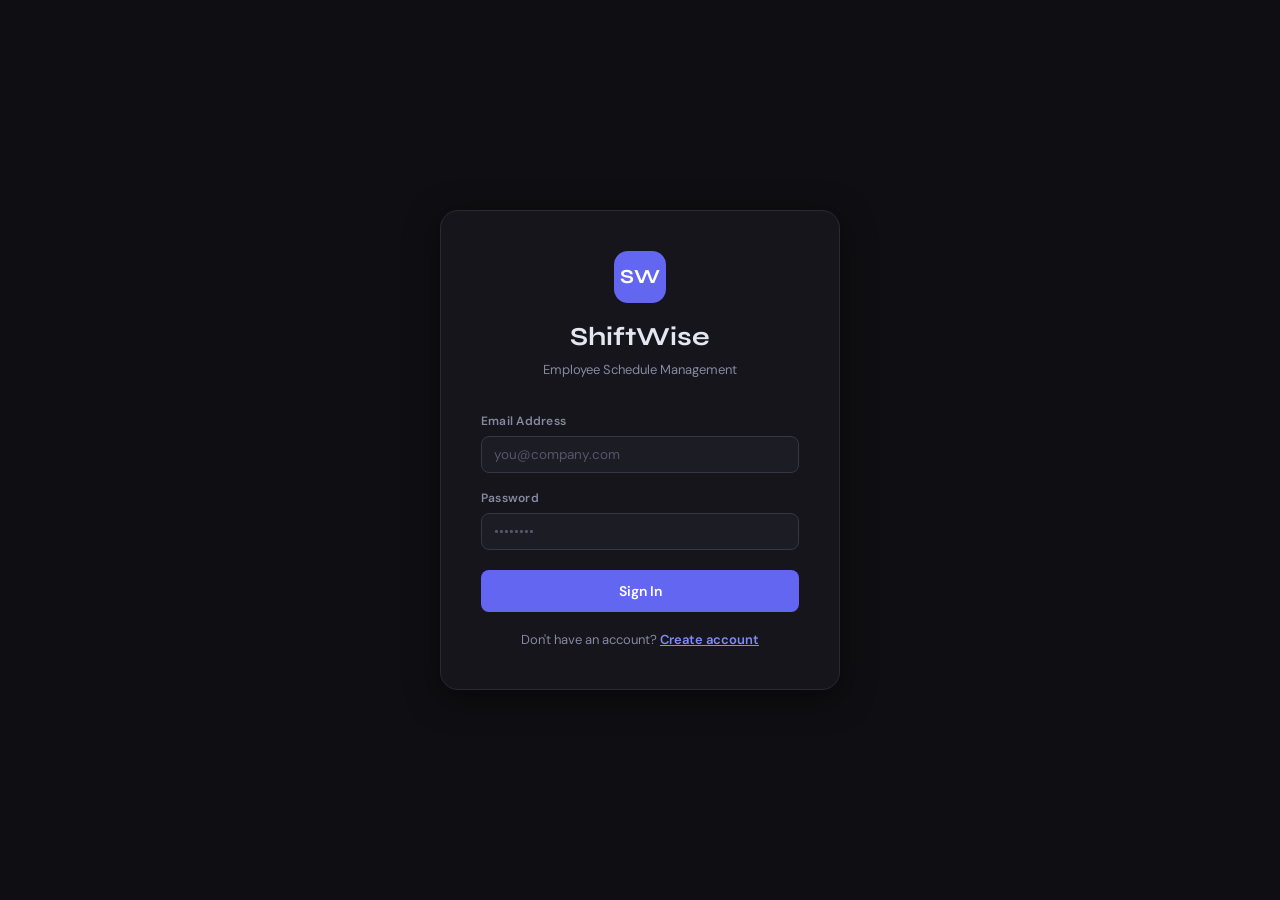
==== commit 3b65cd84: "Update site via weejur" ====
--- a/index.html
+++ b/index.html
@@ -5,2146 +5,12 @@
 <meta name="viewport" content="width=device-width, initial-scale=1.0">
 <title>ShiftWise — Employee Scheduling</title>
 <link rel="preconnect" href="https://fonts.googleapis.com">
-<link href="https://fonts.googleapis.com/css2?family=DM+Sans:wght@300;400;500;600&family=Syne:wght@500;600;700&display=swap" rel="stylesheet">
-<style>
-*,*::before,*::after{box-sizing:border-box;margin:0;padding:0}
-
-:root{
-  --bg:#0f0f13;--bg2:#15151b;--bg3:#1c1c24;--bg4:#23232e;
-  --border:#2a2a36;--border2:#363644;
-  --text:#e6e6f0;--text2:#8888a0;--text3:#55556a;
-  --brand:#6366f1;--brand2:#818cf8;--brand3:#4f46e5;--brand-bg:rgba(99,102,241,.12);
-  --green:#10b981;--green-bg:rgba(16,185,129,.12);
-  --amber:#f59e0b;--amber-bg:rgba(245,158,11,.12);
-  --red:#ef4444;--red-bg:rgba(239,68,68,.10);
-  --blue:#3b82f6;--pink:#ec4899;
-  --radius:8px;--radius2:12px;--radius3:18px;
-  --shadow:0 8px 32px rgba(0,0,0,.5);
-  --font:'DM Sans',-apple-system,BlinkMacSystemFont,'Segoe UI',sans-serif;
-  --font-display:'Syne','DM Sans',-apple-system,BlinkMacSystemFont,sans-serif;
-  --font-mono:'JetBrains Mono','Fira Code',monospace;
-}
-
-html,body{height:100%;-webkit-font-smoothing:antialiased}
-body{font-family:var(--font);background:var(--bg);color:var(--text);min-height:100vh;font-size:14px;line-height:1.5}
-
-/* Layout */
-.app{display:flex;height:100vh;overflow:hidden}
-.sidebar{width:220px;flex-shrink:0;background:var(--bg2);border-right:1px solid var(--border);display:flex;flex-direction:column;overflow:hidden}
-.main{flex:1;overflow:hidden;display:flex;flex-direction:column;min-width:0}
-.topbar{height:56px;border-bottom:1px solid var(--border);display:flex;align-items:center;padding:0 20px;gap:12px;background:var(--bg2);flex-shrink:0}
-.content{flex:1;overflow-y:auto;padding:24px}
-
-/* Sidebar */
-.logo{padding:0 16px;height:56px;display:flex;align-items:center;gap:10px;border-bottom:1px solid var(--border);flex-shrink:0}
-.logo-mark{width:30px;height:30px;background:var(--brand);border-radius:7px;display:flex;align-items:center;justify-content:center;font-family:var(--font-display);font-weight:700;font-size:13px;color:#fff;flex-shrink:0}
-.logo-text{font-family:var(--font-display);font-weight:700;font-size:15px;color:var(--text)}
-.nav{flex:1;padding:10px 8px;display:flex;flex-direction:column;gap:1px;overflow-y:auto}
-.nav-section{font-size:10px;font-weight:700;letter-spacing:.1em;color:var(--text3);padding:14px 10px 5px;text-transform:uppercase}
-.nav-item{display:flex;align-items:center;gap:9px;padding:9px 10px;border-radius:var(--radius);cursor:pointer;color:var(--text2);font-size:13.5px;font-weight:500;transition:all .15s;user-select:none;position:relative}
-.nav-item:hover{background:var(--bg3);color:var(--text)}
-.nav-item.active{background:var(--brand-bg);color:var(--brand2)}
-.nav-item svg{width:16px;height:16px;flex-shrink:0}
-.nav-badge{margin-left:auto;background:var(--red);color:#fff;font-size:10px;font-weight:700;min-width:17px;height:17px;border-radius:8px;display:flex;align-items:center;justify-content:center;padding:0 4px}
-.sidebar-footer{padding:10px 8px;border-top:1px solid var(--border);flex-shrink:0}
-.user-chip{display:flex;align-items:center;gap:10px;padding:8px 10px;border-radius:var(--radius);cursor:pointer;transition:.15s}
-.user-chip:hover{background:var(--bg3)}
-.user-name{font-size:13px;font-weight:600;white-space:nowrap;overflow:hidden;text-overflow:ellipsis;color:var(--text)}
-.user-role-label{font-size:11px;color:var(--text2);text-transform:capitalize}
-
-/* Avatar */
-.avatar{width:32px;height:32px;border-radius:50%;display:flex;align-items:center;justify-content:center;font-size:12px;font-weight:600;color:#fff;flex-shrink:0}
-.avatar-xs{width:22px;height:22px;font-size:9px}
-.avatar-sm{width:28px;height:28px;font-size:11px}
-.avatar-lg{width:42px;height:42px;font-size:16px}
-
-/* Topbar */
-.topbar-title{font-family:var(--font-display);font-weight:700;font-size:16px;flex:1;color:var(--text)}
-.icon-btn{width:36px;height:36px;border-radius:var(--radius);border:none;background:transparent;cursor:pointer;color:var(--text2);display:flex;align-items:center;justify-content:center;transition:.15s;position:relative}
-.icon-btn:hover{background:var(--bg3);color:var(--text)}
-.icon-btn svg{width:18px;height:18px;stroke-width:2}
-.notif-dot{position:absolute;top:7px;right:7px;width:7px;height:7px;background:var(--brand);border-radius:50%;border:2px solid var(--bg2)}
-
-/* Buttons */
-.btn{display:inline-flex;align-items:center;gap:6px;padding:7px 14px;border-radius:var(--radius);font-size:13px;font-weight:500;cursor:pointer;border:none;transition:.15s;font-family:var(--font);white-space:nowrap;line-height:1}
-.btn-primary{background:var(--brand);color:#fff}
-.btn-primary:hover{background:var(--brand3)}
-.btn-ghost{background:transparent;color:var(--text2);border:1px solid var(--border2)}
-.btn-ghost:hover{background:var(--bg3);color:var(--text)}
-.btn-sm{padding:5px 10px;font-size:12px}
-.btn-xs{padding:3px 8px;font-size:11px}
-.btn-danger{background:var(--red-bg);color:var(--red);border:1px solid rgba(239,68,68,.25)}
-.btn-danger:hover{background:rgba(239,68,68,.2)}
-.btn-success{background:var(--green-bg);color:var(--green);border:1px solid rgba(16,185,129,.25)}
-.btn-success:hover{background:rgba(16,185,129,.2)}
-.btn-amber{background:var(--amber-bg);color:var(--amber);border:1px solid rgba(245,158,11,.25)}
-.btn-brand{background:var(--brand-bg);color:var(--brand2);border:1px solid rgba(99,102,241,.25)}
-.btn-brand:hover{background:rgba(99,102,241,.2)}
-
-/* Badges */
-.badge{display:inline-flex;align-items:center;padding:2px 8px;border-radius:6px;font-size:11px;font-weight:600;letter-spacing:.02em}
-.badge-pending{background:var(--amber-bg);color:var(--amber);border:1px solid rgba(245,158,11,.2)}
-.badge-accepted{background:var(--brand-bg);color:var(--brand2);border:1px solid rgba(99,102,241,.2)}
-.badge-approved{background:var(--green-bg);color:var(--green);border:1px solid rgba(16,185,129,.2)}
-.badge-declined,.badge-rejected{background:var(--red-bg);color:var(--red);border:1px solid rgba(239,68,68,.2)}
-.badge-cancelled,.badge-expired{background:var(--bg3);color:var(--text3);border:1px solid var(--border)}
-.badge-active{background:var(--green-bg);color:var(--green);border:1px solid rgba(16,185,129,.2)}
-.badge-inactive{background:var(--bg3);color:var(--text3);border:1px solid var(--border)}
-.badge-admin{background:var(--red-bg);color:var(--red);border:1px solid rgba(239,68,68,.2)}
-.badge-manager{background:var(--amber-bg);color:var(--amber);border:1px solid rgba(245,158,11,.2)}
-.badge-employee{background:var(--bg3);color:var(--text2);border:1px solid var(--border)}
-
-/* Cards */
-.card{background:var(--bg2);border:1px solid var(--border);border-radius:var(--radius2)}
-.card-p{padding:20px}
-.card-header{padding:14px 20px;border-bottom:1px solid var(--border);display:flex;align-items:center;justify-content:space-between}
-.card-title{font-family:var(--font-display);font-weight:600;font-size:15px;color:var(--text)}
-
-/* Stat cards */
-.stat-grid{display:grid;grid-template-columns:repeat(4,1fr);gap:12px;margin-bottom:24px}
-.stat-card{background:var(--bg2);border:1px solid var(--border);border-radius:var(--radius2);padding:18px}
-.stat-value{font-family:var(--font-display);font-size:28px;font-weight:700;line-height:1;color:var(--text)}
-.stat-label{font-size:12px;color:var(--text2);margin-top:6px;font-weight:500}
-.stat-icon{width:36px;height:36px;border-radius:9px;display:flex;align-items:center;justify-content:center;margin-bottom:12px}
-.stat-icon svg{width:17px;height:17px;stroke-width:2}
-
-/* Forms */
-.form-group{margin-bottom:16px}
-.form-group label{display:block;font-size:12px;font-weight:600;color:var(--text2);margin-bottom:6px;letter-spacing:.02em}
-.form-group input,.form-group select,.form-group textarea{width:100%;background:var(--bg3);border:1px solid var(--border2);color:var(--text);border-radius:var(--radius);padding:9px 12px;font-size:13.5px;font-family:var(--font);transition:.15s;outline:none}
-.form-group input:focus,.form-group select:focus,.form-group textarea:focus{border-color:var(--brand);box-shadow:0 0 0 3px rgba(99,102,241,.15)}
-.form-group input::placeholder,.form-group textarea::placeholder{color:var(--text3)}
-.form-group select option{background:var(--bg3)}
-.form-group textarea{resize:vertical;min-height:70px}
-.form-row{display:grid;grid-template-columns:1fr 1fr;gap:14px}
-
-/* Table */
-.table-wrap{overflow-x:auto}
-table{width:100%;border-collapse:collapse}
-th{font-size:11px;font-weight:700;letter-spacing:.07em;text-transform:uppercase;color:var(--text3);padding:11px 14px;text-align:left;border-bottom:1px solid var(--border);white-space:nowrap}
-td{padding:12px 14px;border-bottom:1px solid var(--border);vertical-align:middle;font-size:13.5px;color:var(--text2)}
-td:first-child{color:var(--text)}
-tr:last-child td{border-bottom:none}
-tr:hover td{background:rgba(255,255,255,.02)}
-
-/* Calendar */
-.cal-wrap{overflow-x:auto}
-.cal-header{display:grid;grid-template-columns:68px repeat(7,1fr);border-bottom:1px solid var(--border);position:sticky;top:0;background:var(--bg2);z-index:5}
-.cal-time-head{padding:12px 8px}
-.cal-day-head{padding:10px 8px;text-align:center;border-left:1px solid var(--border)}
-.cal-day-name{font-size:10.5px;font-weight:700;color:var(--text3);text-transform:uppercase;letter-spacing:.06em}
-.cal-day-num{width:32px;height:32px;border-radius:50%;display:flex;align-items:center;justify-content:center;font-size:15px;font-weight:600;margin:4px auto 0;color:var(--text2)}
-.cal-day-num.today{background:var(--brand);color:#fff}
-.cal-body{display:grid;grid-template-columns:68px repeat(7,1fr);position:relative}
-.cal-time-col{display:flex;flex-direction:column}
-.cal-time-slot{height:52px;border-bottom:1px solid var(--border);padding-right:10px;font-size:10px;color:var(--text3);text-align:right;display:flex;align-items:flex-start;justify-content:flex-end;padding-top:4px}
-.cal-day-col{border-left:1px solid var(--border);position:relative}
-.cal-hour-line{position:absolute;left:0;right:0;border-top:1px solid rgba(42,42,54,.8);pointer-events:none}
-.shift-block{position:absolute;left:3px;right:3px;border-radius:6px;padding:4px 7px;font-size:11px;cursor:pointer;transition:.15s;overflow:hidden;border:1px solid rgba(255,255,255,.06)}
-.shift-block:hover{filter:brightness(1.15);transform:translateY(-1px);box-shadow:0 4px 14px rgba(0,0,0,.4)}
-.shift-name{font-weight:600;white-space:nowrap;overflow:hidden;text-overflow:ellipsis}
-.shift-time{opacity:.75;font-size:10px;margin-top:1px}
-
-/* Color tags */
-.color-indigo{background:rgba(99,102,241,.28);color:#c7d2fe;border-color:rgba(99,102,241,.4)}
-.color-green{background:rgba(16,185,129,.22);color:#6ee7b7;border-color:rgba(16,185,129,.35)}
-.color-amber{background:rgba(245,158,11,.22);color:#fcd34d;border-color:rgba(245,158,11,.35)}
-.color-red{background:rgba(239,68,68,.22);color:#fca5a5;border-color:rgba(239,68,68,.35)}
-.color-pink{background:rgba(236,72,153,.22);color:#f9a8d4;border-color:rgba(236,72,153,.35)}
-.color-blue{background:rgba(59,130,246,.22);color:#93c5fd;border-color:rgba(59,130,246,.35)}
-.color-teal{background:rgba(20,184,166,.22);color:#5eead4;border-color:rgba(20,184,166,.35)}
-.color-purple{background:rgba(168,85,247,.22);color:#d8b4fe;border-color:rgba(168,85,247,.35)}
-
-/* Week nav */
-.week-nav{display:flex;align-items:center;gap:10px;margin-bottom:16px;flex-wrap:wrap}
-.week-label{font-family:var(--font-display);font-weight:600;font-size:14px;color:var(--text);min-width:180px;text-align:center}
-.view-tabs{display:flex;border:1px solid var(--border);border-radius:var(--radius);overflow:hidden}
-.view-tab{padding:6px 14px;font-size:12px;font-weight:500;cursor:pointer;color:var(--text2);transition:.15s;border:none;background:none;font-family:var(--font)}
-.view-tab:hover{background:var(--bg3);color:var(--text)}
-.view-tab.active{background:var(--brand-bg);color:var(--brand2)}
-
-/* List view */
-.list-day-group{margin-bottom:20px}
-.list-day-header{font-size:11px;font-weight:700;letter-spacing:.08em;text-transform:uppercase;color:var(--text3);padding:8px 0;margin-bottom:8px;border-bottom:1px solid var(--border)}
-.list-shift-row{display:flex;align-items:center;gap:12px;padding:12px 16px;background:var(--bg2);border:1px solid var(--border);border-radius:var(--radius);margin-bottom:6px;cursor:pointer;transition:.15s}
-.list-shift-row:hover{background:var(--bg3);border-color:var(--border2)}
-.shift-pill{width:4px;height:38px;border-radius:2px;flex-shrink:0}
-
-/* Swap cards */
-.swap-card{background:var(--bg2);border:1px solid var(--border);border-radius:var(--radius2);padding:18px;margin-bottom:12px;transition:.15s}
-.swap-card:hover{border-color:var(--border2)}
-.swap-header{display:flex;align-items:flex-start;justify-content:space-between;gap:12px;margin-bottom:14px}
-.swap-meta{font-size:12px;color:var(--text3);margin-top:3px}
-.swap-shifts{display:grid;grid-template-columns:1fr 32px 1fr;gap:8px;align-items:center;margin-bottom:14px}
-.swap-shift-box{background:var(--bg3);border:1px solid var(--border);border-radius:var(--radius);padding:10px 12px}
-.swap-shift-label{font-size:10px;color:var(--text3);font-weight:700;text-transform:uppercase;letter-spacing:.06em;margin-bottom:4px}
-.swap-shift-date{font-size:13px;font-weight:600;color:var(--text)}
-.swap-shift-time{font-size:12px;color:var(--text2)}
-.swap-arrow{text-align:center;color:var(--text3);font-size:18px}
-.swap-actions{display:flex;gap:8px;flex-wrap:wrap}
-.swap-message{font-size:12px;color:var(--text2);background:var(--bg3);border-radius:var(--radius);padding:8px 12px;margin-bottom:12px}
-.swap-tabs{display:flex;gap:2px;margin-bottom:20px}
-.swap-tab{padding:7px 16px;border-radius:var(--radius);font-size:13px;font-weight:500;cursor:pointer;color:var(--text2);transition:.15s;border:none;background:none;font-family:var(--font)}
-.swap-tab:hover{background:var(--bg3);color:var(--text)}
-.swap-tab.active{background:var(--brand-bg);color:var(--brand2)}
-
-/* Modal */
-.modal-overlay{position:fixed;inset:0;background:rgba(0,0,0,.72);display:flex;align-items:center;justify-content:center;z-index:200;padding:16px;animation:fadeIn .15s ease}
-.modal{background:var(--bg2);border:1px solid var(--border);border-radius:var(--radius3);padding:28px;width:100%;max-width:480px;max-height:90vh;overflow-y:auto;box-shadow:var(--shadow);animation:slideUp .2s ease}
-.modal-lg{max-width:640px}
-.modal-title{font-family:var(--font-display);font-weight:700;font-size:18px;margin-bottom:22px;color:var(--text)}
-.modal-actions{display:flex;gap:10px;margin-top:22px}
-.modal-actions .btn{flex:1;justify-content:center}
-
-/* Notification panel */
-.notif-panel{position:fixed;top:56px;right:16px;width:340px;background:var(--bg2);border:1px solid var(--border);border-radius:var(--radius2);box-shadow:var(--shadow);z-index:150;overflow:hidden;animation:fadeIn .15s ease}
-.notif-header{padding:14px 16px;border-bottom:1px solid var(--border);display:flex;align-items:center;justify-content:space-between}
-.notif-title{font-weight:600;font-size:14px;color:var(--text)}
-.notif-list{max-height:400px;overflow-y:auto}
-.notif-item{padding:12px 16px;border-bottom:1px solid var(--border);cursor:pointer;transition:.15s;display:flex;gap:10px}
-.notif-item:last-child{border-bottom:none}
-.notif-item:hover{background:var(--bg3)}
-.notif-item.unread{background:rgba(99,102,241,.05)}
-.notif-item.unread:hover{background:rgba(99,102,241,.1)}
-.notif-dot2{width:7px;height:7px;background:var(--brand);border-radius:50%;flex-shrink:0;margin-top:5px}
-.notif-text-title{font-size:13px;font-weight:600;color:var(--text)}
-.notif-text-msg{font-size:12px;color:var(--text2);margin-top:2px;line-height:1.4}
-.notif-time{font-size:11px;color:var(--text3);margin-top:4px}
-.notif-empty{padding:32px 16px;text-align:center;color:var(--text3);font-size:13px}
-
-/* Login */
-.login-screen{min-height:100vh;display:flex;align-items:center;justify-content:center;background:var(--bg);padding:24px}
-.login-card{background:var(--bg2);border:1px solid var(--border);border-radius:var(--radius3);padding:40px;width:100%;max-width:400px;box-shadow:var(--shadow)}
-.login-logo{text-align:center;margin-bottom:32px}
-.login-logo .logo-mark{width:52px;height:52px;border-radius:14px;font-size:24px;margin:0 auto 14px}
-.login-logo-title{font-family:var(--font-display);font-weight:700;font-size:26px;color:var(--text)}
-.login-subtitle{font-size:13px;color:var(--text2);margin-top:4px}
-.role-label{font-size:11px;color:var(--text3);margin-bottom:8px;font-weight:700;text-transform:uppercase;letter-spacing:.06em}
-.role-switcher{display:flex;gap:8px;margin-bottom:4px}
-.role-btn{flex:1;padding:8px;background:var(--bg3);border:1px solid var(--border2);border-radius:var(--radius);font-size:12.5px;font-weight:600;cursor:pointer;color:var(--text2);transition:.15s;font-family:var(--font)}
-.role-btn:hover{background:var(--brand-bg);color:var(--brand2);border-color:rgba(99,102,241,.3)}
-.login-btn{width:100%;padding:12px;background:var(--brand);color:#fff;border:none;border-radius:var(--radius);font-size:14px;font-weight:600;cursor:pointer;transition:.15s;font-family:var(--font);margin-top:4px}
-.login-btn:hover{background:var(--brand3)}
-.demo-creds{margin-top:20px;padding:14px;background:var(--bg3);border-radius:var(--radius);font-size:12px;color:var(--text2);line-height:1.8}
-.demo-creds strong{color:var(--text)}
-
-/* Admin */
-.admin-tabs{display:flex;gap:2px;border-bottom:1px solid var(--border);margin-bottom:24px}
-.admin-tab{padding:9px 18px;font-size:13px;font-weight:500;cursor:pointer;color:var(--text2);border:none;background:none;font-family:var(--font);border-bottom:2px solid transparent;margin-bottom:-1px;transition:.15s}
-.admin-tab:hover{color:var(--text)}
-.admin-tab.active{color:var(--brand2);border-bottom-color:var(--brand)}
-
-/* Color picker */
-.color-picker{display:flex;gap:8px;flex-wrap:wrap;margin-top:4px}
-.color-dot{width:24px;height:24px;border-radius:50%;cursor:pointer;border:2px solid transparent;transition:.15s}
-.color-dot:hover{transform:scale(1.15)}
-.color-dot.selected{border-color:#fff;transform:scale(1.15);box-shadow:0 0 0 2px rgba(255,255,255,.3)}
-
-/* Toast */
-#toast-container{position:fixed;top:16px;right:16px;z-index:999;display:flex;flex-direction:column;gap:8px;pointer-events:none}
-.toast{background:var(--bg3);border:1px solid var(--border2);border-radius:var(--radius);padding:12px 16px;font-size:13px;color:var(--text);display:flex;align-items:center;gap:10px;box-shadow:var(--shadow);animation:slideInRight .2s ease;pointer-events:all;min-width:220px;max-width:320px}
-.toast-success{border-left:3px solid var(--green)}
-.toast-error{border-left:3px solid var(--red)}
-.toast-info{border-left:3px solid var(--brand)}
-
-/* Profile */
-.profile-wrap{max-width:480px}
-.profile-header{display:flex;align-items:center;gap:16px;padding:24px;background:var(--bg2);border:1px solid var(--border);border-radius:var(--radius2);margin-bottom:20px}
-.profile-name{font-family:var(--font-display);font-size:20px;font-weight:700;color:var(--text)}
-.profile-email{font-size:13px;color:var(--text2);margin-top:2px}
-
-/* Empty states */
-.empty-state{padding:60px 24px;text-align:center}
-.empty-icon{font-size:40px;margin-bottom:12px}
-.empty-title{font-size:15px;font-weight:600;color:var(--text2);margin-bottom:6px}
-.empty-sub{font-size:13px;color:var(--text3)}
-
-/* Section header */
-.section-header{display:flex;align-items:center;justify-content:space-between;margin-bottom:20px;flex-wrap:wrap;gap:10px}
-.section-title{font-family:var(--font-display);font-size:18px;font-weight:700;color:var(--text)}
-
-/* Filters */
-.filter-bar{display:flex;align-items:center;gap:10px;margin-bottom:20px;flex-wrap:wrap}
-.filter-select{background:var(--bg3);border:1px solid var(--border2);color:var(--text);border-radius:var(--radius);padding:7px 12px;font-size:13px;font-family:var(--font);outline:none;cursor:pointer}
-.filter-select:focus{border-color:var(--brand)}
-.search-input{background:var(--bg3);border:1px solid var(--border2);color:var(--text);border-radius:var(--radius);padding:7px 12px;font-size:13px;font-family:var(--font);outline:none}
-.search-input:focus{border-color:var(--brand);box-shadow:0 0 0 2px rgba(99,102,241,.15)}
-.search-input::placeholder{color:var(--text3)}
-
-/* Audit log */
-.audit-row{display:flex;align-items:flex-start;gap:12px;padding:12px 0;border-bottom:1px solid var(--border)}
-.audit-row:last-child{border-bottom:none}
-.audit-dot{width:8px;height:8px;border-radius:50%;background:var(--brand);flex-shrink:0;margin-top:5px}
-.audit-action{font-size:13px;color:var(--text);font-weight:500}
-.audit-detail{font-size:12px;color:var(--text2);margin-top:1px}
-.audit-time{font-size:11px;color:var(--text3);margin-left:auto;white-space:nowrap;padding-left:12px}
-
-/* Animations */
-@keyframes fadeIn{from{opacity:0}to{opacity:1}}
-@keyframes slideUp{from{opacity:0;transform:translateY(12px)}to{opacity:1;transform:translateY(0)}}
-@keyframes slideInRight{from{opacity:0;transform:translateX(20px)}to{opacity:1;transform:translateX(0)}}
-
-/* Scrollbar */
-::-webkit-scrollbar{width:4px;height:4px}
-::-webkit-scrollbar-track{background:transparent}
-::-webkit-scrollbar-thumb{background:var(--border2);border-radius:100px}
-
-/* Utility */
-.flex{display:flex}.items-center{align-items:center}.gap-8{gap:8px}.gap-10{gap:10px}.gap-12{gap:12px}
-.justify-between{justify-content:space-between}.ml-auto{margin-left:auto}
-.mt-4{margin-top:4px}.mt-8{margin-top:8px}.mt-12{margin-top:12px}.mt-16{margin-top:16px}.mt-20{margin-top:20px}
-.mb-8{margin-bottom:8px}.mb-12{margin-bottom:12px}.mb-16{margin-bottom:16px}.mb-20{margin-bottom:20px}
-.text-sm{font-size:12.5px}.text-xs{font-size:11px}
-.text2{color:var(--text2)}.text3{color:var(--text3)}
-.font-600{font-weight:600}.font-700{font-weight:700}
-.truncate{white-space:nowrap;overflow:hidden;text-overflow:ellipsis}
-.w-full{width:100%}
-.hidden{display:none!important}
-.divider{height:1px;background:var(--border);margin:16px 0}
-
-/* ── Dashboard grid (added in v2) ──────────────────────── */
-.dash-grid{display:grid;grid-template-columns:1fr 1fr;gap:16px;margin-top:0}
-@media(max-width:800px){.dash-grid{grid-template-columns:1fr}}
-
-/* ── Stat grid responsive (v2) ──────────────────────────── */
-@media(max-width:800px){.stat-grid{grid-template-columns:repeat(2,1fr)}}
-
-/* ── Modal title flex fix (v2) ──────────────────────────── */
-.modal-title{font-family:var(--font-display);font-weight:700;font-size:17px;color:var(--text);line-height:1.2}
-
-/* ── Notification panel z-fix (v2) ─────────────────────── */
-.notif-panel{z-index:500}
-
-/* ── v3 NEW: Availability & Time Off ─────────────────── */
-.avail-req-card{background:var(--bg2);border:1px solid var(--border);border-radius:var(--radius2);padding:18px;margin-bottom:12px;transition:.15s}
-.avail-req-card:hover{border-color:var(--border2)}
-.timeoff-card{background:var(--bg2);border:1px solid var(--border);border-radius:var(--radius2);padding:18px;margin-bottom:12px;transition:.15s}
-.timeoff-card:hover{border-color:var(--border2)}
-.list-shift-row-warning{border-color:rgba(245,158,11,.3)!important;background:rgba(245,158,11,.03)!important}
-
-</style>
+<link href="https://fonts.googleapis.com/css2?family=DM+Sans:ital,wght@0,300;0,400;0,500;0,600;1,400&family=Syne:wght@500;600;700&display=swap" rel="stylesheet">
+<link rel="stylesheet" href="css/app.css">
 </head>
 <body>
 <div id="app"></div>
 <div id="toast-container"></div>
-<script>
-'use strict';
-// ShiftWise v3.0
-document.addEventListener('DOMContentLoaded', function() {
-// NEW v3: 12h AM/PM display everywhere, Availability system, Time-Off system
-// All v2 features preserved and regression-tested.
-// ═══════════════════════════════════════════════════════════════════
-
-(function() {
-
-// ─── CONSTANTS ─────────────────────────────────────────────────────
-var COLORS     = ['indigo','green','amber','red','pink','blue','teal','purple'];
-var COLOR_HEX  = {indigo:'#6366f1',green:'#10b981',amber:'#f59e0b',red:'#ef4444',
-                   pink:'#ec4899',blue:'#3b82f6',teal:'#14b8a6',purple:'#a855f7'};
-var AV_COLORS  = ['#6366f1','#10b981','#f59e0b','#ef4444','#ec4899',
-                   '#3b82f6','#14b8a6','#a855f7','#06b6d4','#84cc16'];
-var DAYS_SHORT = ['Sun','Mon','Tue','Wed','Thu','Fri','Sat'];
-var MONTHS     = ['Jan','Feb','Mar','Apr','May','Jun','Jul','Aug','Sep','Oct','Nov','Dec'];
-
-// ─── DATABASE (in-memory, simulates backend) ────────────────────────
-var DB = {
-  users: [
-    {id:'u1',name:'Alex Rivera',  email:'admin@shiftwise.com',  password:'Admin1234!', role:'ADMIN',    status:'ACTIVE',  department:'Management',    avatarColor:'#6366f1',createdAt:'2024-01-01T00:00:00Z'},
-    {id:'u2',name:'Morgan Chen',  email:'manager@shiftwise.com',password:'Manager123!',role:'MANAGER',  status:'ACTIVE',  department:'Operations',    avatarColor:'#10b981',createdAt:'2024-01-15T00:00:00Z'},
-    {id:'u3',name:'Jamie Park',   email:'jane@shiftwise.com',   password:'Employee123!',role:'EMPLOYEE', status:'ACTIVE',  department:'Front of House',avatarColor:'#f59e0b',createdAt:'2024-02-01T00:00:00Z'},
-    {id:'u4',name:'Sam Torres',   email:'john@shiftwise.com',   password:'Employee123!',role:'EMPLOYEE', status:'ACTIVE',  department:'Kitchen',       avatarColor:'#3b82f6',createdAt:'2024-02-15T00:00:00Z'},
-    {id:'u5',name:'Casey Nguyen', email:'sarah@shiftwise.com',  password:'Employee123!',role:'EMPLOYEE', status:'ACTIVE',  department:'Front of House',avatarColor:'#ec4899',createdAt:'2024-03-01T00:00:00Z'},
-    {id:'u6',name:'Riley Kim',    email:'riley@shiftwise.com',  password:'Employee123!',role:'EMPLOYEE', status:'INACTIVE',department:'Bar',           avatarColor:'#a855f7',createdAt:'2024-03-15T00:00:00Z'},
-  ],
-  shifts:        [],
-  swaps:         [],
-  notifications: [],
-  auditLog:      [],
-  // v3 NEW: availability[]{id,userId,dayOfWeek(0-6 Sun=0),startTime,endTime,isAvailable}
-  availability:         [],
-  // v3 NEW: availabilityRequests[]{id,userId,proposedAvailability[],status,notes,reviewedBy,reviewedAt,createdAt}
-  availabilityRequests: [],
-  // v3 NEW: timeOffRequests[]{id,userId,startDate,endDate,type,notes,digitalSignatureName,submittedAt,status,reviewedBy,reviewedAt,adminNotes}
-  timeOffRequests:      [],
-};
-
-// Seed shifts spanning current week and next week
-(function seedShifts() {
-  var today = new Date(); today.setHours(0,0,0,0);
-  var dow = (today.getDay() + 6) % 7; // Mon=0
-  var mon = new Date(today); mon.setDate(today.getDate() - dow);
-  var templates = [
-    {emp:'u3',st:'08:00',et:'16:00',pos:'Front Desk',  color:'indigo', days:[0,2,4]},
-    {emp:'u3',st:'12:00',et:'20:00',pos:'Closing',     color:'purple', days:[1,3]},
-    {emp:'u4',st:'07:00',et:'15:00',pos:'Kitchen',     color:'green',  days:[0,1,2]},
-    {emp:'u4',st:'15:00',et:'23:00',pos:'Eve. Kitchen',color:'teal',   days:[3,4]},
-    {emp:'u5',st:'09:00',et:'17:00',pos:'Host',        color:'pink',   days:[0,2,3]},
-    {emp:'u5',st:'14:00',et:'22:00',pos:'Server',      color:'amber',  days:[1,4]},
-  ];
-  var id = 1;
-  templates.forEach(function(t) {
-    [0,1].forEach(function(week) {
-      t.days.forEach(function(dayOff) {
-        var d = new Date(mon); d.setDate(mon.getDate() + dayOff + week * 7);
-        DB.shifts.push({
-          id:'s'+(id++), employeeId:t.emp, createdById:'u1',
-          date:fmtDate(d), startTime:t.st, endTime:t.et,
-          position:t.pos, notes:'', colorTag:t.color,
-          createdAt:new Date().toISOString(), updatedAt:new Date().toISOString(),
-        });
-      });
-    });
-  });
-  // Ensure at least one shift today for each active employee
-  var todayStr = fmtDate(today);
-  ['u3','u4'].forEach(function(emp) {
-    if (!DB.shifts.find(function(s){return s.employeeId===emp&&s.date===todayStr;})) {
-      DB.shifts.push({id:'s'+(id++),employeeId:emp,createdById:'u1',date:todayStr,startTime:'09:00',endTime:'17:00',position:'Shift',notes:'',colorTag:'indigo',createdAt:new Date().toISOString(),updatedAt:new Date().toISOString()});
-    }
-  });
-})();
-
-// Seed one pending swap
-(function seedSwap() {
-  var rs = DB.shifts.find(function(s){return s.employeeId==='u3'&&s.date>=fmtDate(new Date());});
-  var recS = DB.shifts.find(function(s){return s.employeeId==='u4'&&s.date>=fmtDate(new Date())&&(!rs||s.date!==rs.date);});
-  if (rs && recS) {
-    DB.swaps.push({id:'sw1',status:'PENDING',requesterId:'u3',receiverId:'u4',requesterShiftId:rs.id,receiverShiftId:recS.id,message:'Can we swap? I have a dentist appointment.',adminNotes:'',expiresAt:new Date(Date.now()+7*864e5).toISOString(),createdAt:new Date().toISOString(),updatedAt:new Date().toISOString(),reviewedById:null,reviewedAt:null});
-    addNotif('u4','Swap Request','Jamie Park requested a shift swap with you.','swap');
-  }
-})();
-
-// ─── SEED: AVAILABILITY (v3 NEW) ─────────────────────────────────
-var WEEK_DAYS_AV = [
-  {idx:1,label:'Monday'},{idx:2,label:'Tuesday'},{idx:3,label:'Wednesday'},
-  {idx:4,label:'Thursday'},{idx:5,label:'Friday'},{idx:6,label:'Saturday'},{idx:0,label:'Sunday'}
-];
-(function seedAvailability() {
-  ['u3','u4','u5'].forEach(function(uid) {
-    [1,2,3,4,5].forEach(function(d) {
-      DB.availability.push({id:nextId('av'),userId:uid,dayOfWeek:d,startTime:'08:00',endTime:'22:00',isAvailable:true});
-    });
-    [0,6].forEach(function(d) {
-      DB.availability.push({id:nextId('av'),userId:uid,dayOfWeek:d,startTime:'08:00',endTime:'22:00',isAvailable:false});
-    });
-  });
-  DB.availabilityRequests.push({
-    id:nextId('avr'),userId:'u3',status:'PENDING',notes:'Starting school on Fridays — need to be unavailable Fridays.',
-    reviewedBy:null,reviewedAt:null,createdAt:now(),updatedAt:now(),
-    proposedAvailability:[
-      {dayOfWeek:1,startTime:'08:00',endTime:'22:00',isAvailable:true},
-      {dayOfWeek:2,startTime:'08:00',endTime:'22:00',isAvailable:true},
-      {dayOfWeek:3,startTime:'08:00',endTime:'22:00',isAvailable:true},
-      {dayOfWeek:4,startTime:'08:00',endTime:'22:00',isAvailable:true},
-      {dayOfWeek:5,startTime:'08:00',endTime:'22:00',isAvailable:false},
-      {dayOfWeek:6,startTime:'08:00',endTime:'22:00',isAvailable:false},
-      {dayOfWeek:0,startTime:'08:00',endTime:'22:00',isAvailable:false},
-    ]
-  });
-  addNotif('u2','Availability Request','Jamie Park submitted an availability change request.','info');
-  addNotif('u1','Availability Request','Jamie Park submitted an availability change request.','info');
-})();
-
-// ─── SEED: TIME OFF (v3 NEW) ──────────────────────────────────────
-(function seedTimeOff() {
-  var nw=new Date(); nw.setDate(nw.getDate()+7);
-  var nw2=new Date(nw); nw2.setDate(nw.getDate()+2);
-  DB.timeOffRequests.push({
-    id:nextId('to'), userId:'u4', startDate:fmtDate(nw), endDate:fmtDate(nw2),
-    type:'sick', notes:'Scheduled medical procedure.', digitalSignatureName:'Sam Torres',
-    submittedAt:now(), status:'PENDING', reviewedBy:null, reviewedAt:null, adminNotes:'',
-    createdAt:now(), updatedAt:now()
-  });
-  addNotif('u1','Time-Off Request','Sam Torres submitted a time-off request.','info');
-  addNotif('u2','Time-Off Request','Sam Torres submitted a time-off request.','info');
-})();
-
-
-// ─── STATE ─────────────────────────────────────────────────────────
-var state = {
-  currentUser:  null,
-  page:         'login',  // login | register | dashboard | schedule | swaps | admin | profile
-  modal:        null,     // { type, data } | null
-  view:         'week',   // week | list  (schedule page)
-  weekOffset:   0,
-  filterEmp:    'all',    // admin schedule filter
-  swapFilter:   'ALL',
-  adminTab:     'users',  // users | swaps | audit
-  notifOpen:    false,
-  searchUser:   '',
-  availTab:     'overview', // v3: overview | requests
-  timeoffTab:   'all',      // v3: all | pending
-};
-
-// ─── ESCAPE LISTENER (single persistent instance) ──────────────────
-// FIX: was re-registered on every render(), causing listener accumulation
-document.addEventListener('keydown', function(e) {
-  if (e.key !== 'Escape') return;
-  if (state.modal)     { closeModal();                         return; }
-  if (state.notifOpen) { state.notifOpen = false; render();   return; }
-});
-
-// ─── HELPERS ───────────────────────────────────────────────────────
-function fmtDate(d)      { return d.toISOString().slice(0,10); }
-function todayStr()      { return fmtDate(new Date()); }
-function timeToMins(t)   { var p=t.split(':'); return +p[0]*60+(+p[1]||0); }
-function getUser(id)     { return DB.users.find(function(u){return u.id===id;}); }
-function getShift(id)    { return DB.shifts.find(function(s){return s.id===id;}); }
-function getSwap(id)     { return DB.swaps.find(function(s){return s.id===id;}); }
-function initials(name)  { return name.split(' ').map(function(n){return n[0];}).slice(0,2).join('').toUpperCase(); }
-function isAdminOrMgr()  { return state.currentUser && (state.currentUser.role==='ADMIN'||state.currentUser.role==='MANAGER'); }
-function nextId(p)       { return p+Date.now()+Math.random().toString(36).slice(2,6); }
-function esc(s)          { return String(s==null?'':s).replace(/&/g,'&amp;').replace(/</g,'&lt;').replace(/>/g,'&gt;').replace(/"/g,'&quot;').replace(/'/g,'&#39;'); }
-
-function fmtDateLabel(s) {
-  var t = todayStr();
-  var d = new Date(s + 'T00:00:00');
-  var tom = new Date(); tom.setDate(tom.getDate()+1);
-  if (s === t) return 'Today, ' + MONTHS[d.getMonth()] + ' ' + d.getDate();
-  if (s === fmtDate(tom)) return 'Tomorrow, ' + MONTHS[d.getMonth()] + ' ' + d.getDate();
-  return DAYS_SHORT[d.getDay()] + ', ' + MONTHS[d.getMonth()] + ' ' + d.getDate();
-}
-function relTime(iso) {
-  var diff = (Date.now() - new Date(iso).getTime()) / 1000;
-  if (diff < 60)    return 'just now';
-  if (diff < 3600)  return Math.floor(diff/60)   + 'm ago';
-  if (diff < 86400) return Math.floor(diff/3600)  + 'h ago';
-  return Math.floor(diff/86400) + 'd ago';
-}
-// ─── AM/PM TIME FORMAT (v3 NEW) ─────────────────────────────────
-// Storage stays 24h. Only display uses 12h AM/PM.
-function fmt12(t){
-  if(!t)return'';
-  var p=t.split(':'); var h=+p[0]; var m=p[1]||'00';
-  return(h%12||12)+':'+m+' '+(h<12?'AM':'PM');
-}
-function fmtRange(s,e){return fmt12(s)+' – '+fmt12(e);}
-
-// ─── TIME-OFF BLOCK CHECK (v3 NEW) ───────────────────────────────
-function isOnApprovedTimeOff(empId,date){
-  return DB.timeOffRequests.some(function(r){
-    return r.userId===empId&&r.status==='APPROVED'&&r.startDate<=date&&r.endDate>=date;
-  });
-}
-// ─── AVAILABILITY HELPERS (v3 NEW) ────────────────────────────────
-function getUserAvailability(userId){
-  return WEEK_DAYS_AV.map(function(wd){
-    return DB.availability.find(function(a){return a.userId===userId&&a.dayOfWeek===wd.idx;})||
-      {userId:userId,dayOfWeek:wd.idx,startTime:'09:00',endTime:'17:00',isAvailable:false};
-  });
-}
-
-function addNotif(userId, title, message, type) {
-  DB.notifications.unshift({
-    id: nextId('n'), userId: userId, title: title,
-    message: message, type: type||'info', read: false,
-    createdAt: new Date().toISOString(),
-  });
-}
-function shiftsOverlap(s1,e1,s2,e2) {
-  return timeToMins(s1) < timeToMins(e2) && timeToMins(e1) > timeToMins(s2);
-}
-function hasConflict(empId, date, start, end, excludeId) {
-  return DB.shifts.some(function(s) {
-    return s.employeeId===empId && s.date===date && s.id!==excludeId &&
-           shiftsOverlap(start, end, s.startTime, s.endTime);
-  });
-}
-function validatePassword(pw) {
-  if (!pw || pw.length < 8)          return 'Password must be at least 8 characters.';
-  if (!/[A-Z]/.test(pw))             return 'Password must contain at least one uppercase letter.';
-  if (!/[0-9]/.test(pw))             return 'Password must contain at least one number.';
-  return null;
-}
-function validateEmail(em) {
-  return /^[^\s@]+@[^\s@]+\.[^\s@]+$/.test(em);
-}
-
-// ─── TOAST ─────────────────────────────────────────────────────────
-function toast(msg, type) {
-  var c = document.getElementById('toast-container');
-  if (!c) return;
-  var t = document.createElement('div');
-  var icons = { success:'✓', error:'✕', info:'ℹ' };
-  t.className = 'toast toast-' + (type||'info');
-  t.innerHTML = '<span>' + esc(icons[type]||'ℹ') + '</span><span>' + esc(msg) + '</span>';
-  c.appendChild(t);
-  setTimeout(function() {
-    t.style.opacity = '0'; t.style.transition = 'opacity .3s';
-    setTimeout(function(){ if(t.parentNode) t.remove(); }, 320);
-  }, 3200);
-}
-
-// ─── AUTH ───────────────────────────────────────────────────────────
-function login(email, pass) {
-  if (!email || !pass) { toast('Please enter your email and password.', 'error'); return; }
-  if (!validateEmail(email)) { toast('Please enter a valid email address.', 'error'); return; }
-  var u = DB.users.find(function(x){ return x.email.toLowerCase() === email.toLowerCase(); });
-  if (!u)                  { toast('No account found with that email.', 'error');  return; }
-  if (u.status==='INACTIVE'){ toast('This account has been deactivated.', 'error'); return; }
-  if (u.password !== pass) { toast('Incorrect password.', 'error');                return; }
-  state.currentUser = u;
-  state.page = 'dashboard';
-  addNotif(u.id, 'Welcome back', 'Signed in as ' + u.name + '.', 'info');
-  render();
-}
-
-function handleLogin() {
-  var em = document.getElementById('loginEmail');
-  var pw = document.getElementById('loginPass');
-  if (em && pw) login(em.value.trim(), pw.value);
-}
-
-function handleRegister() {
-  var name  = (document.getElementById('regName')  || {}).value || '';
-  var email = (document.getElementById('regEmail') || {}).value || '';
-  var pw    = (document.getElementById('regPass')  || {}).value || '';
-  var pw2   = (document.getElementById('regPass2') || {}).value || '';
-  var dept  = (document.getElementById('regDept')  || {}).value || '';
-  name = name.trim(); email = email.trim().toLowerCase(); dept = dept.trim();
-
-  if (!name)                    { toast('Full name is required.', 'error');           return; }
-  if (!validateEmail(email))    { toast('Enter a valid email address.', 'error');     return; }
-  var pwErr = validatePassword(pw);
-  if (pwErr)                    { toast(pwErr, 'error');                               return; }
-  if (pw !== pw2)               { toast('Passwords do not match.', 'error');          return; }
-  if (DB.users.find(function(u){ return u.email.toLowerCase()===email; })) {
-    toast('An account with that email already exists.', 'error'); return;
-  }
-
-  var col  = AV_COLORS[DB.users.length % AV_COLORS.length];
-  var user = { id:nextId('u'), name:name, email:email, password:pw,
-               role:'EMPLOYEE', status:'ACTIVE', department:dept,
-               avatarColor:col, createdAt:new Date().toISOString() };
-  DB.users.push(user);
-  DB.auditLog.push({ id:nextId('a'), userId:user.id, action:'USER_REGISTERED', entityType:'User', entityId:user.id, createdAt:new Date().toISOString() });
-  state.currentUser = user;
-  state.page = 'dashboard';
-  addNotif(user.id, 'Welcome to ShiftWise', 'Your account has been created. A manager will assign your shifts.', 'info');
-  toast('Account created! Welcome, ' + name.split(' ')[0] + '.', 'success');
-  render();
-}
-
-function logout() {
-  state.currentUser = null;
-  state.page        = 'login';
-  state.notifOpen   = false;
-  state.modal       = null;
-  render();
-}
-
-function navigate(page) {
-  state.page      = page;
-  state.notifOpen = false;
-  state.modal     = null;
-  render();
-}
-
-// ─── WEEK HELPERS ───────────────────────────────────────────────────
-function getWeekMon(offset) {
-  var d = new Date(); d.setHours(0,0,0,0);
-  var dow = (d.getDay() + 6) % 7;
-  d.setDate(d.getDate() - dow + (offset||0) * 7);
-  return d;
-}
-function getWeekDays(offset) {
-  var mon = getWeekMon(offset); var days = [];
-  for (var i = 0; i < 7; i++) { var d = new Date(mon); d.setDate(mon.getDate()+i); days.push(d); }
-  return days;
-}
-function weekLabel(offset) {
-  var days = getWeekDays(offset);
-  return MONTHS[days[0].getMonth()] + ' ' + days[0].getDate() +
-         ' – ' + MONTHS[days[6].getMonth()] + ' ' + days[6].getDate() + ', ' + days[6].getFullYear();
-}
-function getVisibleShifts() {
-  var u = state.currentUser;
-  var shifts = isAdminOrMgr() ? DB.shifts.slice() : DB.shifts.filter(function(s){ return s.employeeId===u.id; });
-  if (isAdminOrMgr() && state.filterEmp !== 'all') {
-    shifts = shifts.filter(function(s){ return s.employeeId === state.filterEmp; });
-  }
-  return shifts;
-}
-function getWeekShifts(offset) {
-  var dates = getWeekDays(offset).map(fmtDate);
-  return getVisibleShifts().filter(function(s){ return dates.indexOf(s.date) !== -1; });
-}
-
-// ─── RENDER CORE ────────────────────────────────────────────────────
-// FIX: modal and notif panel now rendered inside #app via innerHTML,
-// NOT appended to document.body (which caused duplicate stacking).
-function render() {
-  var app = document.getElementById('app');
-  if (!app) return;
-
-  if (state.page === 'login') {
-    app.innerHTML = renderLogin();
-    // Bind Enter key on password field
-    var pw = document.getElementById('loginPass');
-    if (pw) pw.onkeydown = function(e){ if(e.key==='Enter') handleLogin(); };
-    return;
-  }
-  if (state.page === 'register') {
-    app.innerHTML = renderRegister();
-    var rp2 = document.getElementById('regPass2');
-    if (rp2) rp2.onkeydown = function(e){ if(e.key==='Enter') handleRegister(); };
-    return;
-  }
-  if (!state.currentUser) { state.page='login'; render(); return; }
-
-  // Main app shell
-  var html = '<div class="app">' + renderSidebar() + renderMain() + '</div>';
-
-  // FIX: Overlays rendered inside #app, never appended to body
-  if (state.notifOpen) html += renderNotifPanel();
-  if (state.modal)     html += renderModal();
-
-  app.innerHTML = html;
-}
-
-// ─── LOGIN ──────────────────────────────────────────────────────────
-function renderLogin() {
-  return (
-    '<div class="login-screen">' +
-      '<div class="login-card">' +
-        '<div class="login-logo">' +
-          '<div class="logo-mark" style="width:52px;height:52px;border-radius:14px;font-size:20px;margin:0 auto 14px;display:flex;align-items:center;justify-content:center">SW</div>' +
-          '<div class="login-logo-title">ShiftWise</div>' +
-          '<div class="login-subtitle">Employee Schedule Management</div>' +
-        '</div>' +
-        '<div class="form-group"><label>Email Address</label>' +
-          '<input type="email" id="loginEmail" placeholder="you@company.com" autocomplete="email"></div>' +
-        '<div class="form-group"><label>Password</label>' +
-          '<input type="password" id="loginPass" placeholder="••••••••" autocomplete="current-password"></div>' +
-        '<button class="login-btn" onclick="handleLogin()">Sign In</button>' +
-        '<div style="text-align:center;margin-top:18px;font-size:13px;color:var(--text2)">' +
-          'Don\'t have an account? <a href="#" onclick="navigate(\'register\');return false;" style="color:var(--brand2);font-weight:600;">Create account</a>' +
-        '</div>' +
-      '</div>' +
-    '</div>'
-  );
-}
-
-// ─── REGISTER ───────────────────────────────────────────────────────
-function renderRegister() {
-  return (
-    '<div class="login-screen">' +
-      '<div class="login-card" style="max-width:440px">' +
-        '<div class="login-logo">' +
-          '<div class="logo-mark" style="width:52px;height:52px;border-radius:14px;font-size:20px;margin:0 auto 14px;display:flex;align-items:center;justify-content:center">SW</div>' +
-          '<div class="login-logo-title">Create Account</div>' +
-          '<div class="login-subtitle">Join your team on ShiftWise</div>' +
-        '</div>' +
-        '<div class="form-row">' +
-          '<div class="form-group"><label>Full Name *</label>' +
-            '<input id="regName" placeholder="Jane Smith" autocomplete="name"></div>' +
-          '<div class="form-group"><label>Department</label>' +
-            '<input id="regDept" placeholder="e.g. Front of House"></div>' +
-        '</div>' +
-        '<div class="form-group"><label>Email Address *</label>' +
-          '<input type="email" id="regEmail" placeholder="you@company.com" autocomplete="email"></div>' +
-        '<div class="form-row">' +
-          '<div class="form-group"><label>Password *</label>' +
-            '<input type="password" id="regPass" placeholder="Min 8 chars, 1 uppercase, 1 number" autocomplete="new-password"></div>' +
-          '<div class="form-group"><label>Confirm Password *</label>' +
-            '<input type="password" id="regPass2" placeholder="Repeat password" autocomplete="new-password"></div>' +
-        '</div>' +
-        '<div style="font-size:11.5px;color:var(--text3);background:var(--bg3);border-radius:8px;padding:10px 12px;margin-bottom:16px;line-height:1.6">' +
-          'Password must be at least 8 characters with one uppercase letter and one number.' +
-        '</div>' +
-        '<button class="login-btn" onclick="handleRegister()">Create Account</button>' +
-        '<div style="text-align:center;margin-top:18px;font-size:13px;color:var(--text2)">' +
-          'Already have an account? <a href="#" onclick="navigate(\'login\');return false;" style="color:var(--brand2);font-weight:600;">Sign in</a>' +
-        '</div>' +
-      '</div>' +
-    '</div>'
-  );
-}
-
-// ─── SIDEBAR ────────────────────────────────────────────────────────
-function renderSidebar() {
-  var u = state.currentUser; var isMgr = isAdminOrMgr();
-  var pages = [
-    { id:'dashboard',   label:'Dashboard',    icon:'<svg viewBox="0 0 24 24" fill="none" stroke="currentColor" stroke-width="2"><rect x="3" y="3" width="7" height="7" rx="1"/><rect x="14" y="3" width="7" height="7" rx="1"/><rect x="14" y="14" width="7" height="7" rx="1"/><rect x="3" y="14" width="7" height="7" rx="1"/></svg>' },
-    { id:'schedule',    label:'Schedule',     icon:'<svg viewBox="0 0 24 24" fill="none" stroke="currentColor" stroke-width="2"><rect x="3" y="4" width="18" height="18" rx="2"/><line x1="16" y1="2" x2="16" y2="6"/><line x1="8" y1="2" x2="8" y2="6"/><line x1="3" y1="10" x2="21" y2="10"/></svg>' },
-    { id:'swaps',       label:'Shift Swaps',  icon:'<svg viewBox="0 0 24 24" fill="none" stroke="currentColor" stroke-width="2"><path d="M7 16V4m0 0L3 8m4-4l4 4"/><path d="M17 8v12m0 0l4-4m-4 4l-4-4"/></svg>' },
-    { id:'availability',label:'Availability', icon:'<svg viewBox="0 0 24 24" fill="none" stroke="currentColor" stroke-width="2"><circle cx="12" cy="12" r="10"/><polyline points="12 6 12 12 16 14"/></svg>' },
-    { id:'timeoff',     label:'Time Off',     icon:'<svg viewBox="0 0 24 24" fill="none" stroke="currentColor" stroke-width="2"><rect x="3" y="4" width="18" height="18" rx="2"/><line x1="3" y1="10" x2="21" y2="10"/><line x1="8" y1="2" x2="8" y2="6"/><line x1="16" y1="2" x2="16" y2="6"/><line x1="8" y1="15" x2="16" y2="15"/></svg>' },
-  ];
-  if (isMgr) pages.push({ id:'admin', label:'Admin Panel', icon:'<svg viewBox="0 0 24 24" fill="none" stroke="currentColor" stroke-width="2"><path d="M12 2l3.09 6.26L22 9.27l-5 4.87 1.18 6.88L12 17.77l-6.18 3.25L7 14.14 2 9.27l6.91-1.01L12 2z"/></svg>' });
-
-  var pendingForMe = DB.swaps.filter(function(s){
-    return s.status==='PENDING' && s.receiverId===u.id;
-  }).length;
-  var reviewQueue = isMgr ? DB.swaps.filter(function(s){return s.status==='ACCEPTED';}).length : 0;
-  var swapBadge  = pendingForMe + reviewQueue;
-  var availBadge = isMgr ? DB.availabilityRequests.filter(function(r){return r.status==='PENDING';}).length : 0;
-  var toBadge    = isMgr ? DB.timeOffRequests.filter(function(r){return r.status==='PENDING';}).length : 0;
-
-  var html = '<aside class="sidebar">';
-  html += '<div class="logo"><div class="logo-mark" style="display:flex;align-items:center;justify-content:center">SW</div><span class="logo-text">ShiftWise</span></div>';
-  html += '<nav class="nav">';
-  pages.forEach(function(p) {
-    var badge = '';
-    if(p.id==='swaps' && swapBadge>0) badge='<span class="nav-badge">'+swapBadge+'</span>';
-    if(p.id==='availability' && availBadge>0) badge='<span class="nav-badge">'+availBadge+'</span>';
-    if(p.id==='timeoff' && toBadge>0) badge='<span class="nav-badge">'+toBadge+'</span>';
-    html += '<div class="nav-item'+(state.page===p.id?' active':'')+'" onclick="navigate(\''+p.id+'\')">' + p.icon + ' ' + p.label + badge + '</div>';
-  });
-  html += '</nav>';
-  html += '<div class="sidebar-footer">';
-  html += '<div class="user-chip" onclick="navigate(\'profile\')" title="My Profile">';
-  html += '<div class="avatar" style="background:'+esc(u.avatarColor)+'">'+esc(initials(u.name))+'</div>';
-  html += '<div style="flex:1;min-width:0"><div class="user-name">'+esc(u.name)+'</div><div class="user-role-label">'+esc(u.role.toLowerCase())+'</div></div>';
-  html += '</div>';
-  html += '<div class="nav-item" style="margin-top:2px;color:var(--text3)" onclick="logout()">';
-  html += '<svg viewBox="0 0 24 24" fill="none" stroke="currentColor" stroke-width="2" style="width:16px;height:16px"><path d="M9 21H5a2 2 0 01-2-2V5a2 2 0 012-2h4"/><polyline points="16 17 21 12 16 7"/><line x1="21" y1="12" x2="9" y2="12"/></svg> Sign out';
-  html += '</div></div></aside>';
-  return html;
-}
-
-// ─── TOPBAR ─────────────────────────────────────────────────────────
-function renderTopbar() {
-  var u = state.currentUser;
-  var unread = DB.notifications.filter(function(n){ return n.userId===u.id && !n.read; }).length;
-  var titles = { dashboard:'Dashboard', schedule:'Schedule', swaps:'Shift Swaps', admin:'Admin Panel', profile:'Profile', availability:'Availability', timeoff:'Time Off Requests' };
-  var extra = '';
-  if (state.page==='timeoff' && !isAdminOrMgr()) {
-    extra = '<button class="btn btn-sm btn-primary" onclick="openModal(\'create-timeoff\',{})"><svg viewBox="0 0 24 24" fill="none" stroke="currentColor" stroke-width="2.5" style="width:13px;height:13px"><line x1="12" y1="5" x2="12" y2="19"/><line x1="5" y1="12" x2="19" y2="12"/></svg> Request Time Off</button>';
-  }
-  if (state.page==='schedule' && isAdminOrMgr()) {
-    extra = '<button class="btn btn-sm btn-primary" onclick="openModal(\'create-shift\',{})">' +
-            '<svg viewBox="0 0 24 24" fill="none" stroke="currentColor" stroke-width="2.5" style="width:13px;height:13px"><line x1="12" y1="5" x2="12" y2="19"/><line x1="5" y1="12" x2="19" y2="12"/></svg>' +
-            ' New Shift</button>';
-  }
-  return '<header class="topbar">' +
-    '<span class="topbar-title">'+(titles[state.page]||'ShiftWise')+'</span>' +
-    extra +
-    '<button class="icon-btn" onclick="toggleNotif()" aria-label="Notifications" title="Notifications">' +
-      '<svg viewBox="0 0 24 24" fill="none" stroke="currentColor" stroke-width="2"><path d="M18 8A6 6 0 006 8c0 7-3 9-3 9h18s-3-2-3-9"/><path d="M13.73 21a2 2 0 01-3.46 0"/></svg>' +
-      (unread>0 ? '<span class="notif-dot"></span>' : '') +
-    '</button>' +
-  '</header>';
-}
-
-function renderMain() {
-  return '<div class="main">' + renderTopbar() + '<div class="content">' + renderPage() + '</div></div>';
-}
-function renderPage() {
-  var map = { dashboard:renderDashboard, schedule:renderSchedule, swaps:renderSwaps, admin:renderAdmin, profile:renderProfile, availability:renderAvailability, timeoff:renderTimeOff };
-  return (map[state.page] || renderDashboard)();
-}
-
-// ─── DASHBOARD ──────────────────────────────────────────────────────
-function renderDashboard() {
-  var u = state.currentUser; var isMgr = isAdminOrMgr(); var today = todayStr();
-  var allShifts  = isAdminOrMgr() ? DB.shifts : DB.shifts.filter(function(s){return s.employeeId===u.id;});
-  var weekDates  = getWeekDays(0).map(fmtDate);
-  var weekShifts = allShifts.filter(function(s){return weekDates.indexOf(s.date)!==-1;});
-  var todayShifts= allShifts.filter(function(s){return s.date===today;});
-  var mySwaps    = DB.swaps.filter(function(s){ return isMgr ? ['PENDING','ACCEPTED'].indexOf(s.status)!==-1 : (s.requesterId===u.id||s.receiverId===u.id)&&['PENDING','ACCEPTED'].indexOf(s.status)!==-1; });
-  var activeEmp  = DB.users.filter(function(u){return u.status==='ACTIVE';}).length;
-  var hr = new Date().getHours();
-  var greet = hr<12?'Good morning':hr<18?'Good afternoon':'Good evening';
-
-  var h = '<div style="margin-bottom:24px">';
-  h += '<div style="font-family:var(--font-display);font-size:22px;font-weight:700">'+greet+', '+esc(u.name.split(' ')[0])+' \uD83D\uDC4B</div>';
-  h += '<div style="font-size:13px;color:var(--text2);margin-top:4px">' + new Date().toLocaleDateString('en',{weekday:'long',year:'numeric',month:'long',day:'numeric'}) + '</div>';
-  h += '</div>';
-
-  h += '<div class="stat-grid">';
-  h += statCard('Shifts This Week', 'cal', weekShifts.length, '#6366f1', 'rgba(99,102,241,.12)');
-  h += statCard("Today's Shifts",   'clock',todayShifts.length,'#10b981','rgba(16,185,129,.12)');
-  h += statCard('Active Swaps',     'swap', mySwaps.length,    '#f59e0b','rgba(245,158,11,.12)');
-  if (isMgr) h += statCard('Total Users','users',activeEmp,'#3b82f6','rgba(59,130,246,.12)');
-  else        h += statCard('My Shifts This Week','shifts',weekShifts.length,'#a855f7','rgba(168,85,247,.12)');
-  h += '</div>';
-
-  h += '<div class="dash-grid">';
-  // Today card
-  h += '<div class="card"><div class="card-header"><span class="card-title">Today\'s Shifts</span>' +
-       '<button class="btn btn-xs btn-ghost" onclick="navigate(\'schedule\')">View all →</button></div><div style="padding:0 16px 16px">';
-  if (!todayShifts.length) {
-    h += '<div class="empty-state" style="padding:24px 0"><div class="empty-icon">\uD83D\uDCC5</div><div class="empty-title">No shifts today</div></div>';
-  } else {
-    todayShifts.forEach(function(s) {
-      var emp = getUser(s.employeeId); if (!emp) return;
-      h += '<div style="display:flex;align-items:center;gap:10px;padding:10px 0;border-bottom:1px solid var(--border)">';
-      h += '<div class="avatar avatar-sm" style="background:'+esc(emp.avatarColor)+'">'+esc(initials(emp.name))+'</div>';
-      h += '<div style="flex:1"><div style="font-size:13px;font-weight:600;color:var(--text)">'+esc(emp.name)+'</div>';
-      h += '<div style="font-size:12px;color:var(--text2)">'+fmtRange(s.startTime,s.endTime)+(s.position?' · '+esc(s.position):'')+'</div></div>';
-      h += '<span class="badge badge-active">On shift</span></div>';
-    });
-  }
-  h += '</div></div>';
-
-  // Swaps card
-  h += '<div class="card"><div class="card-header"><span class="card-title">Active Swaps</span>' +
-       '<button class="btn btn-xs btn-ghost" onclick="navigate(\'swaps\')">View all →</button></div><div style="padding:0 16px 16px">';
-  if (!mySwaps.length) {
-    h += '<div class="empty-state" style="padding:24px 0"><div class="empty-icon">\uD83D\uDD04</div><div class="empty-title">No active swaps</div></div>';
-  } else {
-    mySwaps.slice(0,4).forEach(function(sw) {
-      var req = getUser(sw.requesterId); if (!req) return;
-      var rs  = getShift(sw.requesterShiftId); if (!rs) return;
-      h += '<div style="display:flex;align-items:center;gap:10px;padding:10px 0;border-bottom:1px solid var(--border)">';
-      h += '<div class="avatar avatar-sm" style="background:'+esc(req.avatarColor)+'">'+esc(initials(req.name))+'</div>';
-      h += '<div style="flex:1"><div style="font-size:13px;font-weight:600;color:var(--text)">'+esc(req.name)+'</div>';
-      h += '<div style="font-size:12px;color:var(--text2)">'+esc(rs.date)+' · '+fmtRange(rs.startTime,rs.endTime)+'</div></div>';
-      h += '<span class="badge badge-'+sw.status.toLowerCase()+'">'+sw.status.charAt(0)+sw.status.slice(1).toLowerCase()+'</span></div>';
-    });
-  }
-  h += '</div></div></div>';
-  return h;
-}
-
-function statCard(label, iconKey, val, color, bg) {
-  var icons = {
-    cal:   '<svg viewBox="0 0 24 24" fill="none" stroke="currentColor" stroke-width="2"><rect x="3" y="4" width="18" height="18" rx="2"/><line x1="3" y1="10" x2="21" y2="10"/></svg>',
-    clock: '<svg viewBox="0 0 24 24" fill="none" stroke="currentColor" stroke-width="2"><circle cx="12" cy="12" r="10"/><polyline points="12 6 12 12 16 14"/></svg>',
-    swap:  '<svg viewBox="0 0 24 24" fill="none" stroke="currentColor" stroke-width="2"><path d="M7 16V4m0 0L3 8m4-4l4 4"/><path d="M17 8v12m0 0l4-4m-4 4l-4-4"/></svg>',
-    users: '<svg viewBox="0 0 24 24" fill="none" stroke="currentColor" stroke-width="2"><path d="M17 21v-2a4 4 0 00-4-4H5a4 4 0 00-4 4v2"/><circle cx="9" cy="7" r="4"/><path d="M23 21v-2a4 4 0 00-3-3.87"/><path d="M16 3.13a4 4 0 010 7.75"/></svg>',
-    shifts:'<svg viewBox="0 0 24 24" fill="none" stroke="currentColor" stroke-width="2"><rect x="3" y="4" width="18" height="18" rx="2"/><line x1="3" y1="10" x2="21" y2="10"/><line x1="8" y1="2" x2="8" y2="6"/><line x1="16" y1="2" x2="16" y2="6"/></svg>',
-  };
-  return '<div class="stat-card">' +
-    '<div class="stat-icon" style="background:'+bg+';color:'+color+'">' + (icons[iconKey]||'') + '</div>' +
-    '<div class="stat-value" style="color:'+color+'">'+val+'</div>' +
-    '<div class="stat-label">'+label+'</div></div>';
-}
-
-// ─── SCHEDULE ────────────────────────────────────────────────────────
-function renderSchedule() {
-  var isMgr = isAdminOrMgr();
-  var h = '<div class="week-nav">';
-  h += '<button class="btn btn-ghost btn-sm" onclick="changeWeek(-1)">‹ Prev</button>';
-  h += '<span class="week-label">'+weekLabel(state.weekOffset)+'</span>';
-  h += '<button class="btn btn-ghost btn-sm" onclick="changeWeek(1)">Next ›</button>';
-  h += '<button class="btn btn-ghost btn-sm" onclick="goToday()">Today</button>';
-
-  // FIX: Employee filter dropdown for admin view — wired to state.filterEmp
-  if (isMgr) {
-    h += '<select class="filter-select" onchange="state.filterEmp=this.value;render()" style="margin-left:8px">';
-    h += '<option value="all"'+(state.filterEmp==='all'?' selected':'')+'>All Employees</option>';
-    DB.users.filter(function(u){return u.status==='ACTIVE';}).forEach(function(u) {
-      h += '<option value="'+u.id+'"'+(state.filterEmp===u.id?' selected':'')+'>'+esc(u.name)+'</option>';
-    });
-    h += '</select>';
-  }
-
-  h += '<div class="view-tabs" style="margin-left:auto">';
-  h += '<button class="view-tab'+(state.view==='week'?' active':'')+'" onclick="setView(\'week\')">Week</button>';
-  h += '<button class="view-tab'+(state.view==='list'?' active':'')+'" onclick="setView(\'list\')">List</button>';
-  h += '</div></div>';
-
-  h += '<div class="card">';
-  h += (state.view==='week') ? renderWeekView() : renderListView();
-  h += '</div>';
-  return h;
-}
-function changeWeek(dir) { state.weekOffset += dir; render(); }
-function goToday()       { state.weekOffset  = 0;  render(); }
-function setView(v)      { state.view = v;          render(); }
-
-function renderWeekView() {
-  var days   = getWeekDays(state.weekOffset);
-  var today  = todayStr();
-  var shifts = getWeekShifts(state.weekOffset);
-  var HOURS  = [6,7,8,9,10,11,12,13,14,15,16,17,18,19,20,21,22];
-  var SH     = 52; // slot height px
-  var isMgr  = isAdminOrMgr();
-
-  var h = '<div style="overflow-x:auto"><div style="min-width:680px">';
-  // Header row
-  h += '<div class="cal-header">';
-  h += '<div class="cal-time-head"></div>';
-  days.forEach(function(d) {
-    var ds = fmtDate(d); var isToday = ds===today;
-    h += '<div class="cal-day-head">';
-    h += '<div class="cal-day-name">'+DAYS_SHORT[d.getDay()]+'</div>';
-    // FIX: day-click to create shift — uses data attribute + global handler, avoids quote nesting bug
-    h += '<div class="cal-day-num'+(isToday?' today':'')+'" data-date="'+ds+'" onclick="handleDayClick(this)">' + d.getDate() + '</div>';
-    h += '</div>';
-  });
-  h += '</div>';
-
-  // Body
-  h += '<div style="display:grid;grid-template-columns:68px repeat(7,1fr);position:relative;height:'+(HOURS.length*SH)+'px">';
-  // Time column
-  h += '<div>';
-  HOURS.forEach(function(hr) {
-    var lbl = hr===12?'12pm':hr<12?(hr+'am'):((hr-12)+'pm');
-    h += '<div class="cal-time-slot">'+lbl+'</div>';
-  });
-  h += '</div>';
-
-  // Day columns
-  days.forEach(function(d) {
-    var ds = fmtDate(d);
-    h += '<div class="cal-day-col">';
-    HOURS.forEach(function(hr, i) {
-      h += '<div class="cal-hour-line" style="top:'+(i*SH)+'px"></div>';
-    });
-    var dayShifts = shifts.filter(function(s){return s.date===ds;});
-    dayShifts.forEach(function(s) {
-      var emp    = getUser(s.employeeId);
-      var startM = timeToMins(s.startTime) - 6*60;
-      var endM   = timeToMins(s.endTime)   - 6*60;
-      var top    = Math.max(0, startM*(SH/60));
-      var height = Math.max(20, (endM-startM)*(SH/60)-2);
-      var cls    = 'color-'+(s.colorTag||'indigo');
-      var onTO_wk = isOnApprovedTimeOff(s.employeeId, ds);
-      h += '<div class="shift-block '+cls+'"'+(onTO_wk?' style="top:'+top+'px;height:'+height+'px;opacity:.4" title="Employee on approved time off"':' style="top:'+top+'px;height:'+height+'px"')+' data-id="'+s.id+'" onclick="viewShift(this)">';
-      h += '<div class="shift-name">'+(isMgr&&emp?esc(emp.name):esc(s.position||'Shift'))+'</div>';
-      h += '<div class="shift-time">'+fmtRange(s.startTime,s.endTime)+'</div>';
-      h += '</div>';
-    });
-    h += '</div>';
-  });
-  h += '</div></div></div>';
-  return h;
-}
-
-function renderListView() {
-  var dates  = getWeekDays(state.weekOffset).map(fmtDate);
-  var shifts = getWeekShifts(state.weekOffset);
-  var isMgr  = isAdminOrMgr();
-  var byDay  = {};
-  dates.forEach(function(d){ byDay[d]=[]; });
-  shifts.forEach(function(s){ if(byDay[s.date]) byDay[s.date].push(s); });
-
-  var h = '<div style="padding:16px">'; var hasAny = false;
-  dates.forEach(function(d) {
-    var ds = byDay[d]; if(!ds||!ds.length) return; hasAny=true;
-    h += '<div class="list-day-group"><div class="list-day-header">'+fmtDateLabel(d)+'</div>';
-    ds.forEach(function(s) {
-      var emp = getUser(s.employeeId); if(!emp) return;
-      var pill = COLOR_HEX[s.colorTag||'indigo']||'#6366f1';
-      var onTO_ls = isOnApprovedTimeOff(s.employeeId, d);
-      h += '<div class="list-shift-row'+(onTO_ls?' list-shift-row-warning':'')+'" data-id="'+s.id+'" onclick="viewShift(this)">';
-      h += '<div class="shift-pill" style="background:'+pill+'"></div>';
-      if (isMgr) h += '<div class="avatar avatar-sm" style="background:'+esc(emp.avatarColor)+';flex-shrink:0">'+esc(initials(emp.name))+'</div>';
-      h += '<div style="flex:1"><div style="font-size:13px;font-weight:600;color:var(--text)">'+(isMgr?esc(emp.name)+' · ':'')+fmtRange(s.startTime,s.endTime)+'</div>';
-      if (s.position) h += '<div style="font-size:12px;color:var(--text2)">'+esc(s.position)+'</div>';
-      if (s.notes)    h += '<div style="font-size:11px;color:var(--text3)">'+esc(s.notes)+'</div>';
-      if (onTO_ls)    h += '<div style="font-size:11px;color:var(--amber)">⚠ Employee has approved time off this day</div>';
-      h += '</div>';
-      if (isMgr) h += '<button class="btn btn-xs btn-ghost" data-id="'+s.id+'" onclick="editShiftBtn(event,this)">Edit</button>';
-      h += '</div>';
-    });
-    h += '</div>';
-  });
-  if (!hasAny) h += '<div class="empty-state"><div class="empty-icon">\uD83D\uDCC5</div><div class="empty-title">No shifts this week</div><div class="empty-sub">Navigate to another week or add new shifts</div></div>';
-  h += '</div>';
-  return h;
-}
-
-// FIX: data-attribute onclick handlers — no inline quote hell
-function handleDayClick(el) {
-  if (!isAdminOrMgr()) return;
-  openModal('create-shift', { date: el.getAttribute('data-date')||'' });
-}
-function viewShift(el) {
-  openModal('view-shift', { id: el.getAttribute('data-id')||'' });
-}
-function editShiftBtn(evt, el) {
-  evt.stopPropagation();
-  openModal('edit-shift', { id: el.getAttribute('data-id')||'' });
-}
-
-// ─── SWAPS ──────────────────────────────────────────────────────────
-function renderSwaps() {
-  var u      = state.currentUser; var isMgr = isAdminOrMgr();
-  var tabs   = ['ALL','PENDING','ACCEPTED','APPROVED','DECLINED','REJECTED','CANCELLED'];
-  var all    = DB.swaps.filter(function(s){ return isMgr || s.requesterId===u.id || s.receiverId===u.id; });
-  var shown  = state.swapFilter==='ALL' ? all : all.filter(function(s){return s.status===state.swapFilter;});
-
-  var h = '<div class="swap-tabs">';
-  tabs.forEach(function(t) {
-    var cnt = t==='ALL' ? all.length : all.filter(function(s){return s.status===t;}).length;
-    h += '<button class="swap-tab'+(state.swapFilter===t?' active':'')+'" data-tab="'+t+'" onclick="setSwapFilter(this)">';
-    h += (t==='ALL'?'All':t.charAt(0)+t.slice(1).toLowerCase());
-    if (cnt>0) h += ' <span style="opacity:.5;font-size:10px">('+cnt+')</span>';
-    h += '</button>';
-  });
-  h += '</div>';
-
-  if (!shown.length) {
-    h += '<div class="empty-state"><div class="empty-icon">\uD83D\uDD04</div><div class="empty-title">No swap requests</div><div class="empty-sub">Swap requests matching this filter will appear here</div></div>';
-  } else {
-    shown.forEach(function(sw){ h += renderSwapCard(sw); });
-  }
-  return h;
-}
-function setSwapFilter(el) { state.swapFilter = el.getAttribute('data-tab')||'ALL'; render(); }
-
-function renderSwapCard(sw) {
-  var u    = state.currentUser; var isMgr = isAdminOrMgr();
-  var req  = getUser(sw.requesterId);
-  var rec  = sw.receiverId  ? getUser(sw.receiverId)    : null;
-  var rs   = getShift(sw.requesterShiftId);
-  var recS = sw.receiverShiftId ? getShift(sw.receiverShiftId) : null;
-  if (!req || !rs) return '';
-
-  var expired    = new Date() > new Date(sw.expiresAt);
-  var canRespond = sw.status==='PENDING' && sw.receiverId===u.id && !expired;
-  var canReview  = isMgr && sw.status==='ACCEPTED';
-  var canCancel  = (sw.requesterId===u.id||isMgr) && ['PENDING','ACCEPTED'].indexOf(sw.status)!==-1;
-
-  var h = '<div class="swap-card">';
-  // Header
-  h += '<div class="swap-header"><div style="display:flex;align-items:center;gap:10px">';
-  h += '<div class="avatar avatar-sm" style="background:'+esc(req.avatarColor)+'">'+esc(initials(req.name))+'</div>';
-  h += '<div><div style="font-size:13px;font-weight:600;color:var(--text)">'+esc(req.name)+(rec?' → '+esc(rec.name):'')+'</div>';
-  h += '<div class="swap-meta">'+relTime(sw.createdAt)+' · Expires '+new Date(sw.expiresAt).toLocaleDateString('en',{month:'short',day:'numeric'})+(expired?' (EXPIRED)':'')+'</div></div></div>';
-  h += '<span class="badge badge-'+sw.status.toLowerCase()+'">'+sw.status.charAt(0)+sw.status.slice(1).toLowerCase()+'</span></div>';
-
-  // Shifts
-  h += '<div class="swap-shifts">';
-  h += '<div class="swap-shift-box"><div class="swap-shift-label">Requester\'s shift</div>';
-  h += '<div class="swap-shift-date">'+fmtDateLabel(rs.date)+'</div>';
-  h += '<div class="swap-shift-time">'+fmtRange(rs.startTime,rs.endTime)+(rs.position?' · '+esc(rs.position):'')+'</div></div>';
-  h += '<div class="swap-arrow">⇄</div>';
-  if (recS) {
-    h += '<div class="swap-shift-box"><div class="swap-shift-label">Swap with</div>';
-    h += '<div class="swap-shift-date">'+fmtDateLabel(recS.date)+'</div>';
-    h += '<div class="swap-shift-time">'+fmtRange(recS.startTime,recS.endTime)+(recS.position?' · '+esc(recS.position):'')+'</div></div>';
-  } else {
-    h += '<div class="swap-shift-box" style="border-style:dashed"><div class="swap-shift-label">Open swap</div>';
-    h += '<div style="font-size:12px;color:var(--text3);margin-top:4px">'+(rec?'With '+esc(rec.name):'Any employee')+'</div></div>';
-  }
-  h += '</div>';
-
-  if (sw.message)   h += '<div class="swap-message">\uD83D\uDCAC '+esc(sw.message)+'</div>';
-  if (sw.adminNotes)h += '<div class="swap-message" style="background:rgba(245,158,11,.05);border:1px solid rgba(245,158,11,.15);color:var(--amber)">\uD83D\uDCCB '+esc(sw.adminNotes)+'</div>';
-
-  // Actions
-  h += '<div class="swap-actions">';
-  if (canRespond) {
-    h += '<button class="btn btn-success btn-sm" data-id="'+sw.id+'" data-action="ACCEPT"  onclick="respondSwapBtn(this)">✓ Accept</button>';
-    h += '<button class="btn btn-danger  btn-sm" data-id="'+sw.id+'" data-action="DECLINE" onclick="respondSwapBtn(this)">✕ Decline</button>';
-  }
-  if (canReview) {
-    h += '<button class="btn btn-success btn-sm" data-id="'+sw.id+'" data-action="APPROVE" onclick="reviewSwapBtn(this)">✓ Approve</button>';
-    h += '<button class="btn btn-danger  btn-sm" data-id="'+sw.id+'" data-action="REJECT"  onclick="reviewSwapBtn(this)">✕ Reject</button>';
-  }
-  if (canCancel) {
-    h += '<button class="btn btn-ghost btn-sm" data-id="'+sw.id+'" onclick="cancelSwapBtn(this)">Cancel</button>';
-  }
-  h += '</div></div>';
-  return h;
-}
-function respondSwapBtn(el) { openModal('respond-swap',{id:el.getAttribute('data-id'),action:el.getAttribute('data-action')||'ACCEPT'}); }
-function reviewSwapBtn(el)  { openModal('review-swap', {id:el.getAttribute('data-id'),action:el.getAttribute('data-action')||'APPROVE'}); }
-function cancelSwapBtn(el)  {
-  if (!confirm('Cancel this swap request? This cannot be undone.')) return;
-  var sw = getSwap(el.getAttribute('data-id')); if (!sw) return;
-  sw.status='CANCELLED'; sw.updatedAt=new Date().toISOString();
-  DB.auditLog.push({id:nextId('a'),userId:state.currentUser.id,action:'SWAP_CANCELLED',entityType:'SwapRequest',entityId:sw.id,createdAt:new Date().toISOString()});
-  toast('Swap request cancelled.','info'); render();
-}
-
-// ─── ADMIN ──────────────────────────────────────────────────────────
-function renderAdmin() {
-  if (!isAdminOrMgr()) return '<div class="empty-state"><div class="empty-icon">\uD83D\uDD12</div><div class="empty-title">Access restricted</div><div class="empty-sub">Admins and managers only</div></div>';
-  var tabs = [{id:'users',label:'Users'},{id:'swaps',label:'Swap Queue'},{id:'audit',label:'Audit Log'}];
-  var h = '<div class="admin-tabs">';
-  tabs.forEach(function(t){ h += '<button class="admin-tab'+(state.adminTab===t.id?' active':'')+'" data-tab="'+t.id+'" onclick="setAdminTab(this)">'+t.label+'</button>'; });
-  h += '</div>';
-  if      (state.adminTab==='users') h += renderAdminUsers();
-  else if (state.adminTab==='swaps') h += renderAdminSwaps();
-  else                               h += renderAuditLog();
-  return h;
-}
-function setAdminTab(el) { state.adminTab = el.getAttribute('data-tab')||'users'; render(); }
-
-function renderAdminUsers() {
-  var sq    = (state.searchUser||'').toLowerCase();
-  var users = DB.users.filter(function(u) {
-    return !sq || u.name.toLowerCase().includes(sq) || u.email.toLowerCase().includes(sq) || (u.department||'').toLowerCase().includes(sq);
-  });
-  var active = DB.users.filter(function(u){return u.status==='ACTIVE';}).length;
-
-  var h = '<div class="section-header">';
-  h += '<div><div class="section-title">Users</div><div style="font-size:13px;color:var(--text2);margin-top:2px">'+DB.users.length+' total · '+active+' active</div></div>';
-  h += '<div style="display:flex;gap:10px;align-items:center">';
-  // FIX: use data-attribute to avoid oninput with state mutation (caused partial re-render in wrong element)
-  h += '<input class="search-input" id="userSearch" placeholder="Search users…" value="'+esc(state.searchUser)+'" oninput="filterUsers(this.value)" style="width:180px">';
-  h += '<button class="btn btn-primary btn-sm" onclick="openModal(\'create-user\',{})"><svg viewBox="0 0 24 24" fill="none" stroke="currentColor" stroke-width="2.5" style="width:13px;height:13px"><line x1="12" y1="5" x2="12" y2="19"/><line x1="5" y1="12" x2="19" y2="12"/></svg> Add User</button>';
-  h += '</div></div>';
-
-  h += '<div class="card table-wrap"><table><thead><tr>';
-  h += '<th>User</th><th>Role</th><th>Department</th><th>Status</th><th style="text-align:right">Actions</th>';
-  h += '</tr></thead><tbody>';
-
-  if (!users.length) {
-    h += '<tr><td colspan="5" style="text-align:center;padding:40px;color:var(--text3)">No users match your search</td></tr>';
-  } else {
-    users.forEach(function(u) {
-      h += '<tr>';
-      h += '<td><div style="display:flex;align-items:center;gap:10px">';
-      h += '<div class="avatar avatar-sm" style="background:'+esc(u.avatarColor)+'">'+esc(initials(u.name))+'</div>';
-      h += '<div><div style="font-weight:600;color:var(--text)">'+esc(u.name)+'</div><div style="font-size:12px;color:var(--text2)">'+esc(u.email)+'</div></div></div></td>';
-      h += '<td><span class="badge badge-'+u.role.toLowerCase()+'">'+esc(u.role.charAt(0)+u.role.slice(1).toLowerCase())+'</span></td>';
-      h += '<td style="color:var(--text2)">'+(u.department?esc(u.department):'<span style="color:var(--text3)">—</span>')+'</td>';
-      h += '<td><span class="badge badge-'+u.status.toLowerCase()+'">'+esc(u.status.charAt(0)+u.status.slice(1).toLowerCase())+'</span></td>';
-      h += '<td style="text-align:right"><div style="display:flex;gap:6px;justify-content:flex-end">';
-      h += '<button class="btn btn-xs btn-ghost" data-id="'+u.id+'" onclick="editUserBtn(this)">Edit</button>';
-      if (u.id !== state.currentUser.id) {
-        h += '<button class="btn btn-xs '+(u.status==='ACTIVE'?'btn-danger':'btn-success')+'" data-id="'+u.id+'" onclick="toggleStatusBtn(this)">'+(u.status==='ACTIVE'?'Deactivate':'Activate')+'</button>';
-      }
-      h += '</div></td></tr>';
-    });
-  }
-  h += '</tbody></table></div>';
-  return h;
-}
-function filterUsers(val) { state.searchUser = val; render(); }
-function editUserBtn(el)  { openModal('edit-user',{id:el.getAttribute('data-id')||''}); }
-function toggleStatusBtn(el) {
-  var id = el.getAttribute('data-id'); var u = getUser(id); if (!u) return;
-  if (u.id===state.currentUser.id) { toast('Cannot change your own status.','error'); return; }
-  if (u.status==='ACTIVE') {
-    var upcoming = DB.shifts.filter(function(s){return s.employeeId===id&&s.date>=todayStr();}).length;
-    if (upcoming>0) { toast('Cannot deactivate: user has '+upcoming+' upcoming shift(s). Reassign first.','error'); return; }
-  }
-  u.status = u.status==='ACTIVE' ? 'INACTIVE' : 'ACTIVE';
-  DB.auditLog.push({id:nextId('a'),userId:state.currentUser.id,action:'USER_STATUS_CHANGED',entityType:'User',entityId:id,createdAt:new Date().toISOString()});
-  toast('User '+(u.status==='ACTIVE'?'activated':'deactivated')+'.','success'); render();
-}
-
-function renderAdminSwaps() {
-  var queue = DB.swaps.filter(function(s){return s.status==='ACCEPTED';});
-  var h = '<div class="section-header"><div class="section-title">Swap Approval Queue</div></div>';
-  if (!queue.length) {
-    h += '<div class="empty-state"><div class="empty-icon">✅</div><div class="empty-title">Queue is clear</div><div class="empty-sub">All swap requests have been reviewed</div></div>';
-  } else {
-    queue.forEach(function(sw){ h += renderSwapCard(sw); });
-  }
-  return h;
-}
-
-function renderAuditLog() {
-  var log = DB.auditLog.slice().reverse().slice(0,60);
-  var h = '<div class="section-header"><div class="section-title">Audit Log</div><div style="font-size:13px;color:var(--text2)">Last '+log.length+' actions</div></div>';
-  if (!log.length) {
-    return h + '<div class="empty-state"><div class="empty-icon">\uD83D\uDCCB</div><div class="empty-title">No activity yet</div></div>';
-  }
-  h += '<div class="card card-p">';
-  log.forEach(function(entry) {
-    var actor = getUser(entry.userId);
-    h += '<div class="audit-row">';
-    h += '<div class="audit-dot"></div>';
-    h += '<div style="flex:1"><div class="audit-action">'+esc(entry.action.replace(/_/g,' '))+'</div>';
-    h += '<div class="audit-detail">'+(actor?esc(actor.name):'System')+(entry.entityType?' · '+esc(entry.entityType):'')+'</div></div>';
-    h += '<div class="audit-time">'+relTime(entry.createdAt)+'</div></div>';
-  });
-  h += '</div>';
-  return h;
-}
-
-// ─── PROFILE ─────────────────────────────────────────────────────────
-function renderProfile() {
-  var u = state.currentUser;
-  var h = '<div class="profile-wrap">';
-  h += '<div class="profile-header">';
-  h += '<div class="avatar avatar-lg" style="background:'+esc(u.avatarColor)+'">'+esc(initials(u.name))+'</div>';
-  h += '<div><div class="profile-name">'+esc(u.name)+'</div><div class="profile-email">'+esc(u.email)+'</div>';
-  h += '<div style="margin-top:8px"><span class="badge badge-'+u.role.toLowerCase()+'">'+esc(u.role)+'</span>';
-  h += ' <span class="badge badge-active" style="margin-left:4px">Active</span></div></div></div>';
-
-  // Profile form
-  h += '<div class="card card-p" style="margin-top:16px">';
-  h += '<div style="font-family:var(--font-display);font-weight:600;font-size:15px;margin-bottom:18px">Edit Profile</div>';
-  h += '<div class="form-group"><label>Display Name</label><input id="pName" value="'+esc(u.name)+'"></div>';
-  h += '<div class="form-group"><label>Email <span style="color:var(--text3);font-size:11px">(contact admin to change)</span></label>';
-  h += '<input value="'+esc(u.email)+'" disabled style="opacity:.45;cursor:not-allowed"></div>';
-  if (u.department) {
-    h += '<div class="form-group"><label>Department <span style="color:var(--text3);font-size:11px">(contact admin to change)</span></label>';
-    h += '<input value="'+esc(u.department)+'" disabled style="opacity:.45;cursor:not-allowed"></div>';
-  }
-  h += '<button class="btn btn-primary" onclick="saveProfile()">Save Changes</button>';
-  h += '</div>';
-
-  // Password form
-  h += '<div class="card card-p" style="margin-top:16px">';
-  h += '<div style="font-family:var(--font-display);font-weight:600;font-size:15px;margin-bottom:18px">Change Password</div>';
-  h += '<div class="form-group"><label>New Password</label><input type="password" id="pNewPw" placeholder="Min 8 chars, 1 uppercase, 1 number"></div>';
-  h += '<div class="form-group"><label>Confirm New Password</label><input type="password" id="pConPw" placeholder="Repeat password"></div>';
-  h += '<button class="btn btn-ghost" onclick="savePassword()">Update Password</button>';
-  h += '</div></div>';
-  return h;
-}
-function saveProfile() {
-  var el = document.getElementById('pName'); if (!el) return;
-  var name = el.value.trim();
-  if (!name) { toast('Name cannot be empty.','error'); return; }
-  state.currentUser.name = name;
-  toast('Profile updated.','success'); render();
-}
-function savePassword() {
-  var n = document.getElementById('pNewPw'); var c = document.getElementById('pConPw');
-  if (!n || !c) return;
-  var err = validatePassword(n.value);
-  if (err) { toast(err,'error'); return; }
-  if (n.value !== c.value) { toast('Passwords do not match.','error'); return; }
-  state.currentUser.password = n.value;
-  n.value=''; c.value='';
-  toast('Password updated.','success');
-}
-
-// ─── NOTIFICATIONS ───────────────────────────────────────────────────
-function toggleNotif() { state.notifOpen = !state.notifOpen; render(); }
-function markAllRead() {
-  var uid = state.currentUser.id;
-  DB.notifications.filter(function(n){return n.userId===uid;}).forEach(function(n){n.read=true;});
-  render();
-}
-function readNotifBtn(el) {
-  var id = el.getAttribute('data-id'); if (!id) return;
-  var n = DB.notifications.find(function(x){return x.id===id;}); if (n) n.read=true; render();
-}
-
-function renderNotifPanel() {
-  var u      = state.currentUser;
-  var notifs = DB.notifications.filter(function(n){return n.userId===u.id;}).slice(0,40);
-  var unread = notifs.filter(function(n){return !n.read;}).length;
-
-  var h = '<div class="notif-panel">';
-  h += '<div class="notif-header">';
-  h += '<span class="notif-title">Notifications';
-  if (unread>0) h += ' <span style="background:var(--brand-bg);color:var(--brand2);font-size:10px;padding:1px 6px;border-radius:5px;font-weight:700">'+unread+' new</span>';
-  h += '</span>';
-  h += '<div style="display:flex;gap:6px">';
-  if (unread>0) h += '<button class="btn btn-xs btn-ghost" onclick="markAllRead()">Mark all read</button>';
-  h += '<button class="btn btn-xs btn-ghost" onclick="toggleNotif()" aria-label="Close">✕</button>';
-  h += '</div></div>';
-  h += '<div class="notif-list">';
-  if (!notifs.length) {
-    h += '<div class="notif-empty">No notifications yet</div>';
-  } else {
-    notifs.forEach(function(n) {
-      h += '<div class="notif-item'+(n.read?'':' unread')+'" data-id="'+n.id+'" onclick="readNotifBtn(this)">';
-      h += '<div class="notif-dot2" style="opacity:'+(n.read?0:1)+'"></div>';
-      h += '<div><div class="notif-text-title">'+esc(n.title)+'</div>';
-      h += '<div class="notif-text-msg">'+esc(n.message)+'</div>';
-      h += '<div class="notif-time">'+relTime(n.createdAt)+'</div></div></div>';
-    });
-  }
-  h += '</div></div>';
-  // FIX: click-outside dismiss — transparent overlay behind the panel
-  h += '<div style="position:fixed;inset:0;z-index:149" onclick="toggleNotif()"></div>';
-  return h;
-}
-
-// ─── MODAL SYSTEM ────────────────────────────────────────────────────
-// FIX: All modals now share a consistent header with ✕ button.
-// FIX: Rendered inside #app, not appended to body.
-function openModal(type, data) { state.modal = { type:type, data:data||{} }; render(); }
-function closeModal()          { state.modal = null; render(); }
-
-function modalWrap(title, body, size) {
-  // FIX: every modal gets a proper × close button in the header
-  var w = size==='lg' ? 'max-width:640px' : 'max-width:480px';
-  return '<div class="modal-overlay" onclick="if(event.target===this)closeModal()">' +
-    '<div class="modal" style="'+w+'">' +
-      '<div style="display:flex;align-items:center;justify-content:space-between;margin-bottom:22px">' +
-        '<div class="modal-title" style="margin-bottom:0">'+title+'</div>' +
-        '<button onclick="closeModal()" class="btn btn-xs btn-ghost" aria-label="Close modal" style="flex-shrink:0;font-size:16px;padding:4px 8px;">✕</button>' +
-      '</div>' +
-      body +
-    '</div>' +
-  '</div>';
-}
-
-function colorPickerHtml(selected, fieldId) {
-  var h = '<div class="color-picker" id="cp_'+fieldId+'">';
-  COLORS.forEach(function(c) {
-    h += '<div class="color-dot'+(selected===c?' selected':'')+'" style="background:'+COLOR_HEX[c]+'" title="'+c+'" data-color="'+c+'" data-field="'+fieldId+'" onclick="pickColor(this)"></div>';
-  });
-  h += '</div><input type="hidden" id="'+fieldId+'" value="'+(selected||'indigo')+'">';
-  return h;
-}
-function pickColor(el) {
-  var color = el.getAttribute('data-color');
-  var field = el.getAttribute('data-field');
-  var inp   = document.getElementById(field); if (inp) inp.value = color;
-  var cpEl  = document.getElementById('cp_'+field);
-  if (cpEl) cpEl.querySelectorAll('.color-dot').forEach(function(d){d.classList.toggle('selected', d===el);});
-}
-
-function renderModal() {
-  var m = state.modal; if (!m) return '';
-  var fns = {
-    'create-shift': renderCreateShiftModal,
-    'edit-shift':   function(){ return renderEditShiftModal(m.data.id); },
-    'view-shift':   function(){ return renderViewShiftModal(m.data.id); },
-    'request-swap': function(){ return renderRequestSwapModal(m.data.shiftId); },
-    'respond-swap': function(){ return renderRespondSwapModal(m.data.id, m.data.action); },
-    'review-swap':  function(){ return renderReviewSwapModal(m.data.id, m.data.action); },
-    'create-user':       renderCreateUserModal,
-    'edit-user':         function(){ return renderEditUserModal(m.data.id); },
-    'edit-availability': renderEditAvailabilityModal,
-    'reject-avail':      function(){ return renderRejectAvailModal(m.data.id); },
-    'create-timeoff':    renderCreateTimeOffModal,
-    'reject-timeoff':    function(){ return renderRejectTimeOffModal(m.data.id); },
-  };
-  return (fns[m.type]||function(){return '';})();
-}
-
-// ─── CREATE SHIFT MODAL ──────────────────────────────────────────────
-function renderCreateShiftModal() {
-  var defaultDate = state.modal.data.date || todayStr();
-  var employees   = DB.users.filter(function(u){return u.status==='ACTIVE';});
-  var isMgr = isAdminOrMgr();
-  var body = '';
-  if (isMgr) {
-    body += '<div class="form-group"><label>Employee *</label><select id="mEmp"><option value="">Select employee…</option>';
-    employees.forEach(function(u){ body += '<option value="'+u.id+'">'+esc(u.name)+' ('+esc(u.role.toLowerCase())+')</option>'; });
-    body += '</select></div>';
-  }
-  body += '<div class="form-row">';
-  body += '<div class="form-group"><label>Date *</label><input type="date" id="mDate" value="'+esc(defaultDate)+'"></div>';
-  body += '<div class="form-group"><label>Position / Role</label><input id="mPos" placeholder="e.g. Front Desk"></div>';
-  body += '</div><div class="form-row">';
-  body += '<div class="form-group"><label>Start Time *</label><input type="time" id="mStart" value="09:00"></div>';
-  body += '<div class="form-group"><label>End Time *</label><input type="time" id="mEnd" value="17:00"></div>';
-  body += '</div>';
-  body += '<div class="form-group"><label>Color Tag</label>'+colorPickerHtml('indigo','mColor')+'</div>';
-  body += '<div class="form-group"><label>Notes</label><textarea id="mNotes" placeholder="Optional shift notes…"></textarea></div>';
-  body += '<div class="modal-actions"><button class="btn btn-ghost" onclick="closeModal()">Cancel</button><button class="btn btn-primary" onclick="createShift()">Create Shift</button></div>';
-  return modalWrap('Create Shift', body);
-}
-function createShift() {
-  var isMgr   = isAdminOrMgr();
-  var empId   = isMgr ? (document.getElementById('mEmp')||{}).value : state.currentUser.id;
-  var date    = (document.getElementById('mDate')||{}).value    || '';
-  var start   = (document.getElementById('mStart')||{}).value   || '';
-  var end     = (document.getElementById('mEnd')||{}).value     || '';
-  var pos     = (document.getElementById('mPos')||{}).value     || '';
-  var notes   = (document.getElementById('mNotes')||{}).value   || '';
-  var color   = (document.getElementById('mColor')||{}).value   || 'indigo';
-  if (isMgr && !empId)   { toast('Please select an employee.','error');              return; }
-  if (!date)             { toast('Date is required.','error');                        return; }
-  if (!start || !end)    { toast('Start and end times are required.','error');        return; }
-  if (timeToMins(end) <= timeToMins(start)) { toast('End time must be after start time.','error'); return; }
-  if (hasConflict(empId, date, start, end, null)) { toast('Conflict: this employee already has an overlapping shift.','error'); return; }
-  // v3: time-off block check
-  if (isOnApprovedTimeOff(empId, date)) {
-    if (!confirm('⚠️ This employee has approved time off on '+date+'. Schedule them anyway?')) return;
-  }
-  var shift = { id:nextId('s'), employeeId:empId, createdById:state.currentUser.id,
-                date:date, startTime:start, endTime:end, position:pos, notes:notes, colorTag:color,
-                createdAt:new Date().toISOString(), updatedAt:new Date().toISOString() };
-  DB.shifts.push(shift);
-  addNotif(empId,'Shift Assigned','New shift on '+date+' from '+fmt12(start)+' to '+fmt12(end)+(pos?' ('+pos+')':'')+'.',' shift');
-  DB.auditLog.push({id:nextId('a'),userId:state.currentUser.id,action:'SHIFT_CREATED',entityType:'Shift',entityId:shift.id,createdAt:new Date().toISOString()});
-  toast('Shift created.','success'); closeModal();
-}
-
-// ─── EDIT SHIFT MODAL ───────────────────────────────────────────────
-function renderEditShiftModal(id) {
-  var s = getShift(id);
-  if (!s) return modalWrap('Shift Not Found','<p style="color:var(--text2)">This shift could not be found.</p><div class="modal-actions"><button class="btn btn-ghost" onclick="closeModal()">Close</button></div>');
-  var employees = DB.users.filter(function(u){return u.status==='ACTIVE';});
-  var body = '<div class="form-group"><label>Employee *</label><select id="mEmp">';
-  employees.forEach(function(u){ body += '<option value="'+u.id+'"'+(u.id===s.employeeId?' selected':'')+'>'+esc(u.name)+'</option>'; });
-  body += '</select></div>';
-  body += '<div class="form-row">';
-  body += '<div class="form-group"><label>Date *</label><input type="date" id="mDate" value="'+esc(s.date)+'"></div>';
-  body += '<div class="form-group"><label>Position / Role</label><input id="mPos" value="'+esc(s.position||'')+'"></div>';
-  body += '</div><div class="form-row">';
-  body += '<div class="form-group"><label>Start Time *</label><input type="time" id="mStart" value="'+esc(s.startTime)+'"></div>';
-  body += '<div class="form-group"><label>End Time *</label><input type="time" id="mEnd" value="'+esc(s.endTime)+'"></div>';
-  body += '</div>';
-  body += '<div class="form-group"><label>Color Tag</label>'+colorPickerHtml(s.colorTag||'indigo','mColor')+'</div>';
-  body += '<div class="form-group"><label>Notes</label><textarea id="mNotes">'+esc(s.notes||'')+'</textarea></div>';
-  body += '<div class="modal-actions">';
-  body += '<button class="btn btn-danger" onclick="deleteShiftConfirm(\''+id+'\')">Delete</button>';
-  body += '<button class="btn btn-ghost" onclick="closeModal()">Cancel</button>';
-  body += '<button class="btn btn-primary" onclick="updateShift(\''+id+'\')">Save Changes</button>';
-  body += '</div>';
-  return modalWrap('Edit Shift', body);
-}
-function updateShift(id) {
-  var s = getShift(id); if (!s) return;
-  var activeSwap = DB.swaps.some(function(sw){ return (sw.requesterShiftId===id||sw.receiverShiftId===id)&&['PENDING','ACCEPTED'].indexOf(sw.status)!==-1; });
-  if (activeSwap) { toast('Cannot edit: this shift has an active swap request.','error'); return; }
-  var empId = (document.getElementById('mEmp')||{}).value  || s.employeeId;
-  var date  = (document.getElementById('mDate')||{}).value || s.date;
-  var start = (document.getElementById('mStart')||{}).value|| s.startTime;
-  var end   = (document.getElementById('mEnd')||{}).value  || s.endTime;
-  if (timeToMins(end) <= timeToMins(start)) { toast('End time must be after start time.','error'); return; }
-  if (hasConflict(empId, date, start, end, id)) { toast('Conflict: overlapping shift exists.','error'); return; }
-  s.employeeId=empId; s.date=date; s.startTime=start; s.endTime=end;
-  s.position = (document.getElementById('mPos')||{}).value ||'';
-  s.notes    = (document.getElementById('mNotes')||{}).value||'';
-  s.colorTag = (document.getElementById('mColor')||{}).value||s.colorTag;
-  s.updatedAt = new Date().toISOString();
-  addNotif(s.employeeId,'Shift Updated','Your shift on '+date+' has been updated.','shift');
-  DB.auditLog.push({id:nextId('a'),userId:state.currentUser.id,action:'SHIFT_UPDATED',entityType:'Shift',entityId:id,createdAt:new Date().toISOString()});
-  toast('Shift updated.','success'); closeModal();
-}
-function deleteShiftConfirm(id) {
-  var activeSwap = DB.swaps.some(function(sw){ return (sw.requesterShiftId===id||sw.receiverShiftId===id)&&['PENDING','ACCEPTED'].indexOf(sw.status)!==-1; });
-  if (activeSwap) { toast('Cannot delete: shift has an active swap request.','error'); return; }
-  if (!confirm('Delete this shift? This cannot be undone.')) return;
-  var s = getShift(id);
-  if (s) addNotif(s.employeeId,'Shift Removed','Your shift on '+s.date+' has been removed.','shift');
-  DB.shifts = DB.shifts.filter(function(x){return x.id!==id;});
-  DB.auditLog.push({id:nextId('a'),userId:state.currentUser.id,action:'SHIFT_DELETED',entityType:'Shift',entityId:id,createdAt:new Date().toISOString()});
-  toast('Shift deleted.','success'); closeModal();
-}
-
-// ─── VIEW SHIFT MODAL ───────────────────────────────────────────────
-function renderViewShiftModal(id) {
-  var s = getShift(id);
-  if (!s) return modalWrap('Shift Not Found','<p style="color:var(--text2)">This shift could not be found.</p><div class="modal-actions"><button class="btn btn-ghost" onclick="closeModal()">Close</button></div>');
-  var emp    = getUser(s.employeeId);
-  var u      = state.currentUser; var isMgr = isAdminOrMgr();
-  var isOwn  = s.employeeId === u.id;
-  var isPast = s.date < todayStr();
-  var hasSwap= DB.swaps.some(function(sw){ return (sw.requesterShiftId===id||sw.receiverShiftId===id)&&['PENDING','ACCEPTED'].indexOf(sw.status)!==-1; });
-  var cls    = 'color-'+(s.colorTag||'indigo');
-
-  var body = '<div class="'+cls+'" style="border-radius:10px;padding:16px;margin-bottom:20px;border:1px solid rgba(255,255,255,.07)">';
-  if (isMgr && emp) {
-    body += '<div style="display:flex;align-items:center;gap:10px;margin-bottom:12px">';
-    body += '<div class="avatar" style="background:'+esc(emp.avatarColor)+'">'+esc(initials(emp.name))+'</div>';
-    body += '<div><div style="font-weight:700">'+esc(emp.name)+'</div><div style="font-size:12px;opacity:.7">'+esc(emp.email)+'</div></div></div>';
-  }
-  body += '<div style="font-size:15px;font-weight:700">'+fmtDateLabel(s.date)+'</div>';
-  body += '<div style="font-size:14px;margin-top:4px">'+fmtRange(s.startTime,s.endTime)+'</div>';
-  if (s.position) body += '<div style="font-size:13px;margin-top:4px;opacity:.8">'+esc(s.position)+'</div>';
-  if (s.notes)    body += '<div style="font-size:12px;margin-top:8px;opacity:.7">\uD83D\uDCDD '+esc(s.notes)+'</div>';
-  body += '</div>';
-
-  var onTO_vs = isOnApprovedTimeOff(s.employeeId, s.date);
-  if (isPast)    body += '<div style="font-size:12px;color:var(--text3);margin-bottom:14px">⏰ This shift is in the past.</div>';
-  if (onTO_vs)   body += '<div style="font-size:12px;color:var(--red);background:rgba(239,68,68,.08);border:1px solid rgba(239,68,68,.15);border-radius:8px;padding:10px;margin-bottom:14px">⛔ Employee has approved time off on this date.</div>';
-  if (hasSwap)   body += '<div style="font-size:12px;color:var(--amber);background:rgba(245,158,11,.08);border:1px solid rgba(245,158,11,.15);border-radius:8px;padding:10px;margin-bottom:14px">⚠️ This shift has an active swap request.</div>';
-
-  body += '<div class="modal-actions" style="flex-wrap:wrap">';
-  if (isOwn && !isPast && !hasSwap) body += '<button class="btn btn-brand" onclick="closeModal();openModal(\'request-swap\',{shiftId:\''+id+'\'})">Request Swap</button>';
-  if (isMgr) body += '<button class="btn btn-ghost" onclick="closeModal();openModal(\'edit-shift\',{id:\''+id+'\'})">Edit Shift</button>';
-  body += '<button class="btn btn-ghost" onclick="closeModal()">Close</button>';
-  body += '</div>';
-  return modalWrap('Shift Details', body);
-}
-
-// ─── REQUEST SWAP MODAL ─────────────────────────────────────────────
-// FIX: single clean return statement, dead code removed
-function renderRequestSwapModal(shiftId) {
-  var u     = state.currentUser;
-  var shift = getShift(shiftId);
-  if (!shift) return modalWrap('Shift Not Found','<p style="color:var(--text2)">Shift not found.</p><div class="modal-actions"><button class="btn btn-ghost" onclick="closeModal()">Close</button></div>');
-
-  var employees = DB.users.filter(function(x){ return x.status==='ACTIVE' && x.id!==u.id; });
-  var cls       = 'color-'+(shift.colorTag||'indigo');
-  var empOpts   = '<option value="">Open swap — any available employee</option>';
-  employees.forEach(function(e){ empOpts += '<option value="'+e.id+'">'+esc(e.name)+'</option>'; });
-
-  var body = '<div style="margin-bottom:16px">';
-  body += '<div style="font-size:11px;font-weight:700;text-transform:uppercase;letter-spacing:.06em;color:var(--text3);margin-bottom:6px">Your shift</div>';
-  body += '<div class="'+cls+'" style="border-radius:8px;padding:12px;border:1px solid rgba(255,255,255,.06)">';
-  body += '<div style="font-weight:600">'+fmtDateLabel(shift.date)+'</div>';
-  body += '<div style="font-size:13px;opacity:.8">'+fmtRange(shift.startTime,shift.endTime)+(shift.position?' · '+esc(shift.position):'')+'</div>';
-  body += '</div></div>';
-  body += '<div class="form-group"><label>Swap with (optional — leave blank for open request)</label>';
-  body += '<select id="swEmp">'+empOpts+'</select></div>';
-  body += '<div class="form-group"><label>Message to recipient (optional)</label>';
-  body += '<textarea id="swMsg" placeholder="Explain why you need to swap…"></textarea></div>';
-  body += '<div style="font-size:12px;color:var(--text3);background:var(--bg3);border-radius:8px;padding:10px 12px;margin-bottom:16px;line-height:1.6">';
-  body += '⚠️ Swaps require approval from a manager or admin before taking effect.';
-  body += '</div>';
-  body += '<div class="modal-actions">';
-  body += '<button class="btn btn-ghost" onclick="closeModal()">Cancel</button>';
-  body += '<button class="btn btn-primary" data-shiftid="'+shiftId+'" onclick="createSwapSubmit(this)">Send Request</button>';
-  body += '</div>';
-  return modalWrap('Request Shift Swap', body);
-}
-function createSwapSubmit(btn) {
-  var shiftId = btn.getAttribute('data-shiftid'); createSwap(shiftId);
-}
-function createSwap(shiftId) {
-  var u = state.currentUser; var shift = getShift(shiftId); if (!shift) return;
-  if (shift.date < todayStr()) { toast('Cannot request a swap for a past shift.','error'); return; }
-  var dup = DB.swaps.some(function(sw){ return sw.requesterShiftId===shiftId&&['PENDING','ACCEPTED'].indexOf(sw.status)!==-1; });
-  if (dup) { toast('This shift already has an active swap request.','error'); return; }
-  var recId = (document.getElementById('swEmp')||{}).value || null;
-  var msg   = (document.getElementById('swMsg')||{}).value || '';
-  // Circular swap guard
-  if (recId) {
-    var circular = DB.swaps.some(function(sw){ return sw.requesterId===recId&&sw.receiverId===u.id&&['PENDING','ACCEPTED'].indexOf(sw.status)!==-1; });
-    if (circular) { toast('A swap request already exists in the opposite direction.','error'); return; }
-  }
-  var sw = { id:nextId('sw'), status:'PENDING', requesterId:u.id, receiverId:recId||null,
-             requesterShiftId:shiftId, receiverShiftId:null, message:msg, adminNotes:'',
-             expiresAt:new Date(Date.now()+7*864e5).toISOString(),
-             createdAt:new Date().toISOString(), updatedAt:new Date().toISOString(),
-             reviewedById:null, reviewedAt:null };
-  DB.swaps.push(sw);
-  if (recId) addNotif(recId,'Swap Request',u.name+' has requested a shift swap with you.','swap');
-  DB.auditLog.push({id:nextId('a'),userId:u.id,action:'SWAP_REQUESTED',entityType:'SwapRequest',entityId:sw.id,createdAt:new Date().toISOString()});
-  toast('Swap request sent!','success'); closeModal();
-}
-
-// ─── RESPOND SWAP MODAL ──────────────────────────────────────────────
-// FIX: action state stored in a proper <input>, response buttons toggle classes correctly
-function renderRespondSwapModal(swapId, defaultAction) {
-  var sw  = getSwap(swapId); if (!sw) return '';
-  var rs  = getShift(sw.requesterShiftId);
-  var req = getUser(sw.requesterId);
-  if (!rs || !req) return '';
-
-  var body = '<div style="margin-bottom:16px">';
-  body += '<div style="font-size:11px;font-weight:700;text-transform:uppercase;letter-spacing:.06em;color:var(--text3);margin-bottom:6px">Shift being swapped</div>';
-  body += '<div class="color-'+(rs.colorTag||'indigo')+'" style="border-radius:8px;padding:12px;border:1px solid rgba(255,255,255,.06)">';
-  body += '<div style="font-weight:600">'+fmtDateLabel(rs.date)+'</div>';
-  body += '<div style="font-size:13px;opacity:.8">'+fmtRange(rs.startTime,rs.endTime)+'</div>';
-  body += '<div style="font-size:12px;margin-top:4px;opacity:.7">Requested by '+esc(req.name)+(sw.message?' · "'+esc(sw.message)+'"':'')+'</div>';
-  body += '</div></div>';
-  // FIX: action stored in a hidden input; buttons toggle it and update their own classes via id
-  body += '<div class="form-group"><label>Your Decision</label>';
-  body += '<div style="display:flex;gap:8px;margin-top:4px">';
-  body += '<button id="rBtnA" class="btn '+(defaultAction==='ACCEPT'?'btn-success':'btn-ghost')+'" style="flex:1;justify-content:center" onclick="setRespondAction(\'ACCEPT\')">✓ Accept</button>';
-  body += '<button id="rBtnD" class="btn '+(defaultAction==='DECLINE'?'btn-danger':'btn-ghost')+'" style="flex:1;justify-content:center" onclick="setRespondAction(\'DECLINE\')">✕ Decline</button>';
-  body += '</div><input type="hidden" id="rAction" value="'+(defaultAction||'ACCEPT')+'"></div>';
-  body += '<div class="form-group"><label>Message (optional)</label><textarea id="rMsg" placeholder="Add a note to the requester…"></textarea></div>';
-  body += '<div class="modal-actions"><button class="btn btn-ghost" onclick="closeModal()">Cancel</button>';
-  body += '<button class="btn btn-primary" data-id="'+swapId+'" onclick="submitRespond(this)">Confirm Response</button></div>';
-  return modalWrap('Respond to Swap Request', body);
-}
-function setRespondAction(action) {
-  var inp = document.getElementById('rAction'); if (inp) inp.value = action;
-  var a = document.getElementById('rBtnA'); var d = document.getElementById('rBtnD');
-  if (a) a.className = 'btn ' + (action==='ACCEPT'  ? 'btn-success':'btn-ghost') + '';
-  if (d) d.className = 'btn ' + (action==='DECLINE' ? 'btn-danger' :'btn-ghost') + '';
-  // keep flex styles
-  if (a) a.style.cssText='flex:1;justify-content:center';
-  if (d) d.style.cssText='flex:1;justify-content:center';
-}
-function submitRespond(btn) {
-  var swapId = btn.getAttribute('data-id');
-  var sw     = getSwap(swapId); if (!sw) return;
-  if (new Date() > new Date(sw.expiresAt)) { toast('This swap request has expired.','error'); return; }
-  var action = (document.getElementById('rAction')||{}).value;
-  var u      = state.currentUser;
-  if (action==='ACCEPT') {
-    var rs = getShift(sw.requesterShiftId);
-    if (rs && hasConflict(u.id, rs.date, rs.startTime, rs.endTime, sw.receiverShiftId)) {
-      toast('You have a conflicting shift on that date — cannot accept.','error'); return;
-    }
-    sw.status='ACCEPTED';
-    addNotif(sw.requesterId,'Swap Accepted',u.name+' accepted your swap request. Awaiting manager approval.','swap');
-    DB.users.filter(function(x){return x.role==='ADMIN'||x.role==='MANAGER';}).forEach(function(mgr){
-      addNotif(mgr.id,'Swap Needs Review','A swap between '+getUser(sw.requesterId).name+' and '+u.name+' is awaiting your approval.','swap');
-    });
-  } else {
-    sw.status='DECLINED';
-    addNotif(sw.requesterId,'Swap Declined',u.name+' declined your swap request.','swap');
-  }
-  sw.updatedAt=new Date().toISOString();
-  DB.auditLog.push({id:nextId('a'),userId:u.id,action:'SWAP_'+action+'D',entityType:'SwapRequest',entityId:swapId,createdAt:new Date().toISOString()});
-  toast('Swap '+action.toLowerCase()+'ed.','success'); closeModal();
-}
-
-// ─── REVIEW SWAP MODAL ───────────────────────────────────────────────
-function renderReviewSwapModal(swapId, defaultAction) {
-  var sw  = getSwap(swapId); if (!sw) return '';
-  var req = getUser(sw.requesterId); var rec = sw.receiverId?getUser(sw.receiverId):null;
-  var rs  = getShift(sw.requesterShiftId); var recS = sw.receiverShiftId?getShift(sw.receiverShiftId):null;
-
-  var body = '<div style="display:grid;grid-template-columns:1fr 1fr;gap:12px;margin-bottom:20px">';
-  body += '<div style="background:var(--bg3);border-radius:10px;padding:14px">';
-  body += '<div style="font-size:10px;font-weight:700;text-transform:uppercase;letter-spacing:.06em;color:var(--text3);margin-bottom:8px">Requester</div>';
-  body += '<div style="display:flex;align-items:center;gap:8px"><div class="avatar avatar-sm" style="background:'+(req?esc(req.avatarColor):'#888')+'">'+esc(req?initials(req.name):'?')+'</div><span style="font-weight:600;font-size:13px">'+(req?esc(req.name):'?')+'</span></div></div>';
-  if (rec) {
-    body += '<div style="background:var(--bg3);border-radius:10px;padding:14px">';
-    body += '<div style="font-size:10px;font-weight:700;text-transform:uppercase;letter-spacing:.06em;color:var(--text3);margin-bottom:8px">Receiver</div>';
-    body += '<div style="display:flex;align-items:center;gap:8px"><div class="avatar avatar-sm" style="background:'+esc(rec.avatarColor)+'">'+esc(initials(rec.name))+'</div><span style="font-weight:600;font-size:13px">'+esc(rec.name)+'</span></div></div>';
-  } else body += '<div></div>';
-  body += '</div>';
-
-  body += '<div style="display:grid;grid-template-columns:1fr 32px 1fr;gap:8px;align-items:center;margin-bottom:16px">';
-  if (rs) { body += '<div class="swap-shift-box"><div class="swap-shift-label">Requester\'s shift</div><div class="swap-shift-date">'+fmtDateLabel(rs.date)+'</div><div class="swap-shift-time">'+fmtRange(rs.startTime,rs.endTime)+'</div></div>'; }
-  body += '<div style="text-align:center;color:var(--text3);font-size:18px">⇄</div>';
-  if (recS) { body += '<div class="swap-shift-box"><div class="swap-shift-label">Swap with</div><div class="swap-shift-date">'+fmtDateLabel(recS.date)+'</div><div class="swap-shift-time">'+fmtRange(recS.startTime,recS.endTime)+'</div></div>'; }
-  else       { body += '<div class="swap-shift-box" style="border-style:dashed"><div class="swap-shift-label">No specific shift</div><div style="font-size:12px;color:var(--text3);margin-top:4px">'+(rec?'With '+esc(rec.name):'Open swap')+'</div></div>'; }
-  body += '</div>';
-
-  if (sw.message) body += '<div class="swap-message" style="margin-bottom:16px">\uD83D\uDCAC '+esc(sw.message)+'</div>';
-
-  body += '<div class="form-group"><label>Decision</label>';
-  body += '<div style="display:flex;gap:8px;margin-top:4px">';
-  body += '<button id="rvA" class="btn '+(defaultAction==='APPROVE'?'btn-success':'btn-ghost')+'" style="flex:1;justify-content:center" onclick="setReviewAction(\'APPROVE\')">✓ Approve</button>';
-  body += '<button id="rvR" class="btn '+(defaultAction==='REJECT'?'btn-danger':'btn-ghost')+'"  style="flex:1;justify-content:center" onclick="setReviewAction(\'REJECT\')">✕ Reject</button>';
-  body += '</div><input type="hidden" id="rvAction" value="'+(defaultAction||'APPROVE')+'"></div>';
-  body += '<div class="form-group"><label>Admin Notes (optional)</label><textarea id="rvNotes" placeholder="Reason for your decision…"></textarea></div>';
-  body += '<div class="modal-actions"><button class="btn btn-ghost" onclick="closeModal()">Cancel</button>';
-  body += '<button class="btn btn-primary" data-id="'+swapId+'" onclick="submitReview(this)">Confirm Decision</button></div>';
-  return modalWrap('Review Swap Request', body, 'lg');
-}
-function setReviewAction(action) {
-  var inp = document.getElementById('rvAction'); if (inp) inp.value = action;
-  var a = document.getElementById('rvA'); var r = document.getElementById('rvR');
-  if (a) { a.className='btn '+(action==='APPROVE'?'btn-success':'btn-ghost'); a.style.cssText='flex:1;justify-content:center'; }
-  if (r) { r.className='btn '+(action==='REJECT'?'btn-danger':'btn-ghost');   r.style.cssText='flex:1;justify-content:center'; }
-}
-function submitReview(btn) {
-  var swapId = btn.getAttribute('data-id');
-  var sw     = getSwap(swapId); if (!sw) return;
-  var action = (document.getElementById('rvAction')||{}).value;
-  var notes  = (document.getElementById('rvNotes')||{}).value  || '';
-  var u      = state.currentUser;
-  if (action==='APPROVE') {
-    var rs   = getShift(sw.requesterShiftId);
-    var recS = sw.receiverShiftId ? getShift(sw.receiverShiftId) : null;
-    if (rs && recS) {
-      // Atomic swap of employeeIds
-      var temp = rs.employeeId; rs.employeeId = recS.employeeId; recS.employeeId = temp;
-      rs.updatedAt = recS.updatedAt = new Date().toISOString();
-    } else if (rs && sw.receiverId) {
-      rs.employeeId = sw.receiverId; rs.updatedAt = new Date().toISOString();
-    }
-    sw.status = 'APPROVED';
-    addNotif(sw.requesterId,'Swap Approved','Your shift swap has been approved by management!','swap');
-    if (sw.receiverId) addNotif(sw.receiverId,'Swap Approved','The swap you accepted has been approved by management!','swap');
-  } else {
-    sw.status = 'REJECTED';
-    addNotif(sw.requesterId,'Swap Rejected','Your swap request was rejected.'+(notes?' Note: '+notes:''),'swap');
-    if (sw.receiverId) addNotif(sw.receiverId,'Swap Rejected','The swap was rejected by management.','swap');
-  }
-  sw.adminNotes=notes; sw.reviewedById=u.id; sw.reviewedAt=new Date().toISOString(); sw.updatedAt=new Date().toISOString();
-  DB.auditLog.push({id:nextId('a'),userId:u.id,action:'SWAP_'+action+'D',entityType:'SwapRequest',entityId:swapId,createdAt:new Date().toISOString()});
-  toast('Swap '+(action==='APPROVE'?'approved':'rejected')+'.','success'); closeModal();
-}
-
-// ─── CREATE USER MODAL ───────────────────────────────────────────────
-function renderCreateUserModal() {
-  var body = '<div class="form-row">';
-  body += '<div class="form-group"><label>Full Name *</label><input id="uName" placeholder="Jane Smith" autocomplete="off"></div>';
-  body += '<div class="form-group"><label>Email Address *</label><input type="email" id="uEmail" placeholder="jane@company.com" autocomplete="off"></div>';
-  body += '</div><div class="form-row">';
-  body += '<div class="form-group"><label>Password *</label><input type="password" id="uPass" placeholder="Min 8 chars, 1 uppercase, 1 number"></div>';
-  body += '<div class="form-group"><label>Role</label><select id="uRole"><option value="EMPLOYEE">Employee</option><option value="MANAGER">Manager</option><option value="ADMIN">Admin</option></select></div>';
-  body += '</div>';
-  body += '<div class="form-group"><label>Department</label><input id="uDept" placeholder="e.g. Front of House"></div>';
-  body += '<div class="modal-actions"><button class="btn btn-ghost" onclick="closeModal()">Cancel</button><button class="btn btn-primary" onclick="createUser()">Create User</button></div>';
-  return modalWrap('Create User', body);
-}
-function createUser() {
-  var name  = ((document.getElementById('uName')||{}).value||'').trim();
-  var email = ((document.getElementById('uEmail')||{}).value||'').trim().toLowerCase();
-  var pass  = (document.getElementById('uPass')||{}).value||'';
-  var role  = (document.getElementById('uRole')||{}).value||'EMPLOYEE';
-  var dept  = ((document.getElementById('uDept')||{}).value||'').trim();
-  if (!name)                 { toast('Full name is required.','error');           return; }
-  if (!validateEmail(email)) { toast('Enter a valid email address.','error');     return; }
-  var pwErr = validatePassword(pass);
-  if (pwErr)                 { toast(pwErr,'error');                              return; }
-  if (DB.users.find(function(u){return u.email.toLowerCase()===email;})) { toast('Email already registered.','error'); return; }
-  var col  = AV_COLORS[DB.users.length % AV_COLORS.length];
-  var user = { id:nextId('u'), name:name, email:email, password:pass, role:role, status:'ACTIVE', department:dept, avatarColor:col, createdAt:new Date().toISOString() };
-  DB.users.push(user);
-  DB.auditLog.push({id:nextId('a'),userId:state.currentUser.id,action:'USER_CREATED',entityType:'User',entityId:user.id,createdAt:new Date().toISOString()});
-  toast('User '+name+' created.','success'); closeModal();
-}
-
-// ─── EDIT USER MODAL ─────────────────────────────────────────────────
-function renderEditUserModal(id) {
-  var u = getUser(id);
-  if (!u) return modalWrap('User Not Found','<p style="color:var(--text2)">User not found.</p><div class="modal-actions"><button class="btn btn-ghost" onclick="closeModal()">Close</button></div>');
-  var body = '<div style="display:flex;align-items:center;gap:12px;margin-bottom:20px;padding:14px;background:var(--bg3);border-radius:10px">';
-  body += '<div class="avatar avatar-lg" style="background:'+esc(u.avatarColor)+'">'+esc(initials(u.name))+'</div>';
-  body += '<div><div style="font-weight:700;font-size:15px">'+esc(u.name)+'</div><div style="font-size:12px;color:var(--text2)">'+esc(u.email)+'</div></div></div>';
-  body += '<div class="form-row">';
-  body += '<div class="form-group"><label>Full Name</label><input id="uName" value="'+esc(u.name)+'"></div>';
-  body += '<div class="form-group"><label>Role</label><select id="uRole"><option value="EMPLOYEE"'+(u.role==='EMPLOYEE'?' selected':'')+'>Employee</option><option value="MANAGER"'+(u.role==='MANAGER'?' selected':'')+'>Manager</option><option value="ADMIN"'+(u.role==='ADMIN'?' selected':'')+'>Admin</option></select></div>';
-  body += '</div>';
-  body += '<div class="form-group"><label>Department</label><input id="uDept" value="'+esc(u.department||'')+'"></div>';
-  body += '<div class="form-group"><label>New Password <span style="color:var(--text3);font-size:11px">(leave blank to keep current)</span></label><input type="password" id="uPass" placeholder="••••••••"></div>';
-  body += '<div class="form-group"><label>Email <span style="color:var(--text3);font-size:11px">(cannot be changed)</span></label><input value="'+esc(u.email)+'" disabled style="opacity:.4;cursor:not-allowed"></div>';
-  body += '<div class="modal-actions"><button class="btn btn-ghost" onclick="closeModal()">Cancel</button><button class="btn btn-primary" data-id="'+id+'" onclick="updateUserSubmit(this)">Save Changes</button></div>';
-  return modalWrap('Edit User', body);
-}
-function updateUserSubmit(btn) { updateUser(btn.getAttribute('data-id')||''); }
-function updateUser(id) {
-  var u = getUser(id); if (!u) return;
-  var name = ((document.getElementById('uName')||{}).value||'').trim();
-  var role = (document.getElementById('uRole')||{}).value;
-  var dept = ((document.getElementById('uDept')||{}).value||'').trim();
-  var pass = (document.getElementById('uPass')||{}).value||'';
-  if (!name)  { toast('Name cannot be empty.','error'); return; }
-  if (pass) {
-    var err = validatePassword(pass);
-    if (err) { toast(err,'error'); return; }
-    u.password = pass;
-  }
-  u.name=name; u.role=role; u.department=dept;
-  DB.auditLog.push({id:nextId('a'),userId:state.currentUser.id,action:'USER_UPDATED',entityType:'User',entityId:id,createdAt:new Date().toISOString()});
-  toast('User updated.','success'); closeModal();
-}
-
-
-// =================================================================
-// v3 NEW: AVAILABILITY PAGE
-// =================================================================
-var WEEK_DAYS_AV = [
-  {idx:1,label:'Monday'},{idx:2,label:'Tuesday'},{idx:3,label:'Wednesday'},
-  {idx:4,label:'Thursday'},{idx:5,label:'Friday'},{idx:6,label:'Saturday'},{idx:0,label:'Sunday'}
-];
-
-function renderAvailability() {
-  if (isAdminOrMgr()) return renderAvailabilityAdmin();
-  return renderAvailabilityEmployee();
-}
-function renderAvailabilityEmployee() {
-  var u = state.currentUser;
-  var myAvail = getUserAvailability(u.id);
-  var myReqs = DB.availabilityRequests.filter(function(r){return r.userId===u.id;}).slice().reverse();
-  var hasPending = myReqs.some(function(r){return r.status==='PENDING';});
-  var h = '<div style="max-width:700px">';
-  h += '<div class="section-header"><div><div class="section-title">My Weekly Availability</div>';
-  h += '<div style="font-size:13px;color:var(--text2);margin-top:2px">Your recurring weekly schedule availability</div></div>';
-  if (!hasPending) h += '<button class="btn btn-primary" onclick="openModal(\'edit-availability\',{})"><svg viewBox="0 0 24 24" fill="none" stroke="currentColor" stroke-width="2.5" style="width:13px;height:13px"><path d="M11 4H4a2 2 0 00-2 2v14a2 2 0 002 2h14a2 2 0 002-2v-7"/><path d="M18.5 2.5a2.121 2.121 0 013 3L12 15l-4 1 1-4 9.5-9.5z"/></svg> Request Change</button>';
-  else h += '<span class="badge badge-pending">Change request pending</span>';
-  h += '</div>';
-  h += '<div class="card" style="margin-bottom:20px"><div class="card-header"><span class="card-title">Current Availability</span><span style="font-size:12px;color:var(--text2)">Recurring weekly</span></div>';
-  h += '<div style="padding:16px;display:grid;grid-template-columns:repeat(7,1fr);gap:8px">';
-  WEEK_DAYS_AV.forEach(function(wd){
-    var rec = myAvail.find(function(a){return a.dayOfWeek===wd.idx;})||{isAvailable:false,startTime:'09:00',endTime:'17:00'};
-    h += '<div style="text-align:center;background:var(--bg3);border-radius:8px;padding:10px 4px">';
-    h += '<div style="font-size:10px;font-weight:700;color:var(--text3);margin-bottom:6px;text-transform:uppercase;letter-spacing:.04em">'+wd.label.slice(0,3)+'</div>';
-    if (rec.isAvailable) h += '<div style="font-size:9px;color:var(--green);line-height:1.6">'+fmt12(rec.startTime)+'<br>'+fmt12(rec.endTime)+'</div>';
-    else h += '<div style="font-size:12px;color:var(--text3);font-weight:500">Off</div>';
-    h += '</div>';
-  });
-  h += '</div></div>';
-  if (myReqs.length) {
-    h += '<div style="font-family:var(--font-display);font-weight:600;font-size:15px;margin-bottom:14px">Change Requests</div>';
-    myReqs.slice(0,5).forEach(function(r){
-      h += '<div class="avail-req-card"><div style="display:flex;align-items:center;justify-content:space-between;margin-bottom:12px">';
-      h += '<div style="font-size:13px;font-weight:600;color:var(--text)">Availability Change Request</div>';
-      h += '<span class="badge badge-'+r.status+'">'+r.status.charAt(0)+r.status.slice(1).toLowerCase()+'</span></div>';
-      if (r.notes) h += '<div style="font-size:12px;color:var(--text2);margin-bottom:12px">'+esc(r.notes)+'</div>';
-      h += '<div style="display:grid;grid-template-columns:repeat(7,1fr);gap:4px">';
-      WEEK_DAYS_AV.forEach(function(wd){
-        var pa = r.proposedAvailability.find(function(a){return a.dayOfWeek===wd.idx;});
-        h += '<div style="text-align:center;background:var(--bg3);border-radius:6px;padding:6px 2px">';
-        h += '<div style="font-size:9px;font-weight:700;color:var(--text3);margin-bottom:3px">'+wd.label.slice(0,3).toUpperCase()+'</div>';
-        if (pa&&pa.isAvailable) h += '<div style="font-size:9px;color:var(--green)">'+fmt12(pa.startTime)+'<br>'+fmt12(pa.endTime)+'</div>';
-        else h += '<div style="font-size:10px;color:var(--red)">Off</div>';
-        h += '</div>';
-      });
-      h += '</div><div style="font-size:11px;color:var(--text3);margin-top:8px">Submitted '+relTime(r.createdAt)+(r.reviewedAt?' - Reviewed '+relTime(r.reviewedAt):'')+'</div></div>';
-    });
-  }
-  h += '</div>'; return h;
-}
-function renderAvailabilityAdmin() {
-  var pendingCnt = DB.availabilityRequests.filter(function(r){return r.status==='PENDING';}).length;
-  var tabs = [{id:'overview',label:'Team Overview'},{id:'requests',label:'Change Requests'+(pendingCnt>0?' ('+pendingCnt+')':'')}];
-  var curTab = state.availTab||'overview';
-  var h = '<div class="admin-tabs">';
-  tabs.forEach(function(t){h+='<button class="admin-tab'+(curTab===t.id?' active':'')+'" data-tab="'+t.id+'" onclick="setAvailTab(this)">'+t.label+'</button>';});
-  h += '</div>';
-  return h + (curTab==='overview' ? renderAvailOverview() : renderAvailRequests());
-}
-function setAvailTab(el){state.availTab=el.getAttribute('data-tab')||'overview';render();}
-function renderAvailOverview() {
-  var employees = DB.users.filter(function(u){return u.status==='ACTIVE'&&u.role==='EMPLOYEE';});
-  var h = '<div class="section-header"><div class="section-title">Team Weekly Availability</div></div>';
-  if (!employees.length) return h+'<div class="empty-state"><div class="empty-icon">No employees</div></div>';
-  employees.forEach(function(emp){
-    var avail = getUserAvailability(emp.id);
-    h += '<div class="card" style="margin-bottom:16px"><div class="card-header">';
-    h += '<div style="display:flex;align-items:center;gap:10px"><div class="avatar avatar-sm" style="background:'+esc(emp.avatarColor)+'">'+esc(initials(emp.name))+'</div>';
-    h += '<div><div style="font-weight:600;color:var(--text)">'+esc(emp.name)+'</div><div style="font-size:12px;color:var(--text2)">'+esc(emp.department||'No dept')+'</div></div></div></div>';
-    h += '<div style="padding:12px 16px;display:grid;grid-template-columns:repeat(7,1fr);gap:6px">';
-    WEEK_DAYS_AV.forEach(function(wd){
-      var rec = avail.find(function(a){return a.dayOfWeek===wd.idx;});
-      h += '<div style="text-align:center;background:var(--bg3);border-radius:8px;padding:8px 4px">';
-      h += '<div style="font-size:9px;font-weight:700;color:var(--text3);margin-bottom:4px">'+wd.label.slice(0,3).toUpperCase()+'</div>';
-      if (rec&&rec.isAvailable) h += '<div style="font-size:9px;color:var(--green);line-height:1.5">'+fmt12(rec.startTime)+'<br>'+fmt12(rec.endTime)+'</div>';
-      else h += '<div style="font-size:10px;color:var(--text3)">Off</div>';
-      h += '</div>';
-    });
-    h += '</div></div>';
-  });
-  return h;
-}
-function renderAvailRequests() {
-  var reqs = DB.availabilityRequests.slice().reverse();
-  var h = '<div class="section-header"><div class="section-title">Availability Change Requests</div></div>';
-  if (!reqs.length) return h+'<div class="empty-state"><div class="empty-icon">No requests</div></div>';
-  reqs.forEach(function(r){
-    var emp = getUser(r.userId); if(!emp)return;
-    var cur = getUserAvailability(r.userId);
-    h += '<div class="avail-req-card">';
-    h += '<div style="display:flex;align-items:flex-start;justify-content:space-between;margin-bottom:14px">';
-    h += '<div style="display:flex;align-items:center;gap:10px"><div class="avatar avatar-sm" style="background:'+esc(emp.avatarColor)+'">'+esc(initials(emp.name))+'</div>';
-    h += '<div><div style="font-weight:600;color:var(--text)">'+esc(emp.name)+'</div><div class="swap-meta">'+relTime(r.createdAt)+'</div></div></div>';
-    h += '<span class="badge badge-'+r.status+'">'+r.status.charAt(0)+r.status.slice(1).toLowerCase()+'</span></div>';
-    if (r.notes) h += '<div class="swap-message" style="margin-bottom:12px">'+esc(r.notes)+'</div>';
-    h += '<div style="display:grid;grid-template-columns:1fr 1fr;gap:12px;margin-bottom:14px">';
-    h += '<div><div style="font-size:10px;font-weight:700;text-transform:uppercase;letter-spacing:.06em;color:var(--text3);margin-bottom:8px">Current</div>';
-    h += '<div style="display:grid;grid-template-columns:repeat(7,1fr);gap:3px">';
-    WEEK_DAYS_AV.forEach(function(wd){
-      var ca = cur.find(function(a){return a.dayOfWeek===wd.idx;});
-      h += '<div style="text-align:center;background:var(--bg3);border-radius:5px;padding:5px 2px">';
-      h += '<div style="font-size:9px;font-weight:700;color:var(--text3);margin-bottom:2px">'+wd.label.slice(0,2)+'</div>';
-      h += (ca&&ca.isAvailable?'<div style="font-size:8px;color:var(--green)">Y</div>':'<div style="font-size:8px;color:var(--text3)">N</div>');
-      h += '</div>';
-    });
-    h += '</div></div>';
-    h += '<div><div style="font-size:10px;font-weight:700;text-transform:uppercase;letter-spacing:.06em;color:var(--text3);margin-bottom:8px">Proposed</div>';
-    h += '<div style="display:grid;grid-template-columns:repeat(7,1fr);gap:3px">';
-    WEEK_DAYS_AV.forEach(function(wd){
-      var pa = r.proposedAvailability.find(function(a){return a.dayOfWeek===wd.idx;});
-      var ca = cur.find(function(a){return a.dayOfWeek===wd.idx;});
-      var changed = pa&&ca&&pa.isAvailable!==ca.isAvailable;
-      h += '<div style="text-align:center;border-radius:5px;padding:5px 2px;background:'+(changed?'rgba(99,102,241,.15)':'var(--bg3)')+'">';
-      h += '<div style="font-size:9px;font-weight:700;color:'+(changed?'var(--brand2)':'var(--text3)')+';margin-bottom:2px">'+wd.label.slice(0,2)+'</div>';
-      h += (pa&&pa.isAvailable?'<div style="font-size:8px;color:var(--green)">Y</div>':'<div style="font-size:8px;color:var(--text3)">N</div>');
-      h += '</div>';
-    });
-    h += '</div></div></div>';
-    if (r.status==='PENDING') {
-      h += '<div class="swap-actions">';
-      h += '<button class="btn btn-success btn-sm" data-id="'+r.id+'" onclick="approveAvailReq(this)">Approve</button>';
-      h += '<button class="btn btn-danger btn-sm" data-id="'+r.id+'" onclick="openModal(\'reject-avail\',{id:\''+r.id+'\'})">Reject</button>';
-      h += '</div>';
-    }
-    h += '</div>';
-  });
-  return h;
-}
-function approveAvailReq(el) {
-  var id=el.getAttribute('data-id');var r=getAvReq(id);if(!r)return;
-  r.proposedAvailability.forEach(function(pa){
-    var ex=DB.availability.find(function(a){return a.userId===r.userId&&a.dayOfWeek===pa.dayOfWeek;});
-    if(ex){ex.isAvailable=pa.isAvailable;ex.startTime=pa.startTime;ex.endTime=pa.endTime;}
-    else{DB.availability.push({id:nextId('av'),userId:r.userId,dayOfWeek:pa.dayOfWeek,startTime:pa.startTime,endTime:pa.endTime,isAvailable:pa.isAvailable});}
-  });
-  r.status='APPROVED';r.reviewedBy=state.currentUser.id;r.reviewedAt=now();r.updatedAt=now();
-  addNotif(r.userId,'Availability Approved','Your availability change request has been approved.','info');
-  DB.auditLog.push({id:nextId('a'),userId:state.currentUser.id,action:'AVAILABILITY_APPROVED',entityType:'AvailabilityRequest',entityId:id,createdAt:now()});
-  toast('Availability change approved.','success');render();
-}
-function renderEditAvailabilityModal() {
-  var u=state.currentUser;var current=getUserAvailability(u.id);
-  var body='<p style="font-size:13px;color:var(--text2);margin-bottom:16px">Set your preferred recurring weekly availability. A manager will review before changes take effect.</p>';
-  body+='<div class="form-group"><label>Reason / Notes (optional)</label><textarea id="availNotes" placeholder="Explain why you\'re requesting this change..."></textarea></div>';
-  body+='<div style="margin-bottom:16px">';
-  WEEK_DAYS_AV.forEach(function(wd){
-    var rec=current.find(function(a){return a.dayOfWeek===wd.idx;})||{isAvailable:false,startTime:'09:00',endTime:'17:00'};
-    body+='<div style="display:flex;align-items:center;gap:12px;padding:10px 0;border-bottom:1px solid var(--border)">';
-    body+='<div style="width:90px;font-size:13px;font-weight:600;color:var(--text)">'+wd.label+'</div>';
-    body+='<label style="display:flex;align-items:center;gap:6px;font-size:13px;cursor:pointer;color:var(--text2)"><input type="checkbox" id="avail-chk-'+wd.idx+'" '+(rec.isAvailable?'checked':'')+' onchange="availToggle('+wd.idx+')"> Available</label>';
-    body+='<div id="avail-times-'+wd.idx+'" style="display:'+(rec.isAvailable?'flex':'none')+';gap:8px;align-items:center;margin-left:auto">';
-    body+='<input type="time" id="avail-st-'+wd.idx+'" value="'+rec.startTime+'" style="background:var(--bg3);border:1px solid var(--border2);color:var(--text);border-radius:6px;padding:4px 8px;font-size:12px">';
-    body+='<span style="color:var(--text3);font-size:12px">to</span>';
-    body+='<input type="time" id="avail-et-'+wd.idx+'" value="'+rec.endTime+'" style="background:var(--bg3);border:1px solid var(--border2);color:var(--text);border-radius:6px;padding:4px 8px;font-size:12px">';
-    body+='</div></div>';
-  });
-  body+='</div>';
-  body+='<div class="modal-actions"><button class="btn btn-ghost" onclick="closeModal()">Cancel</button><button class="btn btn-primary" onclick="submitAvailRequest()">Submit Request</button></div>';
-  return modalWrap('Request Availability Change',body);
-}
-function availToggle(dayIdx){var chk=document.getElementById('avail-chk-'+dayIdx);var t=document.getElementById('avail-times-'+dayIdx);if(t)t.style.display=(chk&&chk.checked)?'flex':'none';}
-function submitAvailRequest(){
-  var u=state.currentUser;var notes=((document.getElementById('availNotes')||{}).value||'').trim();
-  var hasPending=DB.availabilityRequests.some(function(r){return r.userId===u.id&&r.status==='PENDING';});
-  if(hasPending){toast('You already have a pending availability request.','error');return;}
-  var proposed=[];var valid=true;
-  WEEK_DAYS_AV.forEach(function(wd){
-    var chk=document.getElementById('avail-chk-'+wd.idx);var st=document.getElementById('avail-st-'+wd.idx);var et=document.getElementById('avail-et-'+wd.idx);
-    var avail=chk&&chk.checked;var start=(st&&st.value)||'09:00';var end=(et&&et.value)||'17:00';
-    if(avail&&timeToMins(end)<=timeToMins(start)){toast('End time must be after start for '+wd.label,'error');valid=false;return;}
-    proposed.push({dayOfWeek:wd.idx,startTime:start,endTime:end,isAvailable:avail});
-  });
-  if(!valid||proposed.length!==7)return;
-  var req={id:nextId('avr'),userId:u.id,status:'PENDING',proposedAvailability:proposed,notes:notes,reviewedBy:null,reviewedAt:null,createdAt:now(),updatedAt:now()};
-  DB.availabilityRequests.push(req);
-  DB.users.filter(function(x){return x.role==='ADMIN'||x.role==='MANAGER';}).forEach(function(mgr){addNotif(mgr.id,'Availability Request',u.name+' submitted an availability change request.','info');});
-  DB.auditLog.push({id:nextId('a'),userId:u.id,action:'AVAILABILITY_REQUEST_SUBMITTED',entityType:'AvailabilityRequest',entityId:req.id,createdAt:now()});
-  toast('Availability change request submitted.','success');closeModal();
-}
-function renderRejectAvailModal(id){
-  var r=getAvReq(id);var emp=r?getUser(r.userId):null;if(!r||!emp)return'';
-  var body='<div style="background:var(--bg3);border-radius:10px;padding:14px;margin-bottom:16px">';
-  body+='<div style="font-weight:600;color:var(--text)">'+esc(emp.name)+'\'s availability request</div>';
-  body+='<div style="font-size:12px;color:var(--text2);margin-top:4px">'+(r.notes?esc(r.notes):'No notes provided')+'</div></div>';
-  body+='<div class="form-group"><label>Reason for Rejection</label><textarea id="rejectAvailNotes" placeholder="Explain why this request is being rejected..."></textarea></div>';
-  body+='<div class="modal-actions"><button class="btn btn-ghost" onclick="closeModal()">Cancel</button><button class="btn btn-danger" data-id="'+id+'" onclick="rejectAvailReqSubmit(this)">Reject Request</button></div>';
-  return modalWrap('Reject Availability Request',body);
-}
-function rejectAvailReqSubmit(btn){
-  var id=btn.getAttribute('data-id');var r=getAvReq(id);if(!r)return;
-  var notes=((document.getElementById('rejectAvailNotes')||{}).value||'').trim();
-  r.status='REJECTED';r.reviewedBy=state.currentUser.id;r.reviewedAt=now();r.updatedAt=now();r.adminNotes=notes;
-  addNotif(r.userId,'Availability Request Rejected','Your availability change was not approved.'+(notes?' Reason: '+notes:''),'info');
-  DB.auditLog.push({id:nextId('a'),userId:state.currentUser.id,action:'AVAILABILITY_REJECTED',entityType:'AvailabilityRequest',entityId:id,createdAt:now()});
-  toast('Request rejected.','info');closeModal();
-}
-
-// =================================================================
-// v3 NEW: TIME OFF PAGE
-// =================================================================
-function renderTimeOff(){return isAdminOrMgr()?renderTimeOffAdmin():renderTimeOffEmployee();}
-function renderTimeOffEmployee(){
-  var u=state.currentUser;var myReqs=DB.timeOffRequests.filter(function(r){return r.userId===u.id;}).slice().reverse();
-  var h='<div style="max-width:700px"><div class="section-header"><div><div class="section-title">My Time Off Requests</div>';
-  h+='<div style="font-size:13px;color:var(--text2);margin-top:2px">Sick days and unpaid leave</div></div></div>';
-  if(!myReqs.length)h+='<div class="empty-state"><div class="empty-icon">No time-off requests yet</div><div class="empty-sub">Use the button above to submit a request</div></div>';
-  else myReqs.forEach(function(r){h+=renderTimeOffCard(r,false);});
-  h+='</div>';return h;
-}
-function renderTimeOffAdmin(){
-  var pendCnt=DB.timeOffRequests.filter(function(r){return r.status==='PENDING';}).length;
-  var tabs=[{id:'all',label:'All Requests'},{id:'pending',label:'Pending ('+pendCnt+')'}];
-  var curTab=state.timeoffTab||'all';
-  var h='<div class="admin-tabs">';
-  tabs.forEach(function(t){h+='<button class="admin-tab'+(curTab===t.id?' active':'')+'" data-tab="'+t.id+'" onclick="setTimeoffTab(this)">'+t.label+'</button>';});
-  h+='</div>';
-  var reqs=DB.timeOffRequests.slice().reverse();
-  if(curTab==='pending')reqs=reqs.filter(function(r){return r.status==='PENDING';});
-  if(!reqs.length){h+='<div class="empty-state"><div class="empty-title">No requests</div></div>';return h;}
-  reqs.forEach(function(r){h+=renderTimeOffCard(r,true);});
-  return h;
-}
-function setTimeoffTab(el){state.timeoffTab=el.getAttribute('data-tab')||'all';render();}
-function renderTimeOffCard(r,adminView){
-  var emp=getUser(r.userId);var d1=new Date(r.startDate+'T00:00:00');var d2=new Date(r.endDate+'T00:00:00');
-  var days=Math.round((d2-d1)/864e5)+1;
-  var h='<div class="timeoff-card">';
-  if(adminView&&emp){h+='<div style="display:flex;align-items:center;gap:10px;margin-bottom:12px"><div class="avatar avatar-sm" style="background:'+esc(emp.avatarColor)+'">'+esc(initials(emp.name))+'</div><div><div style="font-weight:600;color:var(--text)">'+esc(emp.name)+'</div><div style="font-size:12px;color:var(--text2)">'+esc(emp.department||'')+'</div></div></div>';}
-  h+='<div style="display:flex;align-items:flex-start;justify-content:space-between;gap:12px;margin-bottom:12px">';
-  h+='<div><div style="font-size:15px;font-weight:700;color:var(--text)">'+fmtDateLabel(r.startDate)+(r.startDate!==r.endDate?' to '+fmtDateLabel(r.endDate):'')+'</div>';
-  h+='<div style="font-size:12px;color:var(--text2);margin-top:3px">'+days+' day'+(days!==1?'s':'')+' - <span style="text-transform:capitalize;color:'+(r.type==='sick'?'var(--amber)':'var(--text2)')+'">'+esc(r.type)+'</span></div></div>';
-  h+='<span class="badge badge-'+r.status+'">'+r.status.charAt(0)+r.status.slice(1).toLowerCase()+'</span></div>';
-  if(r.notes)h+='<div class="swap-message">'+esc(r.notes)+'</div>';
-  h+='<div style="font-size:11px;color:var(--text3);margin-top:8px">Submitted '+relTime(r.submittedAt)+' - Signed: <em>'+esc(r.digitalSignatureName)+'</em></div>';
-  if(r.adminNotes)h+='<div class="swap-message" style="margin-top:8px;background:rgba(245,158,11,.05);border:1px solid rgba(245,158,11,.15);color:var(--amber)">'+esc(r.adminNotes)+'</div>';
-  if(adminView&&r.status==='PENDING'){h+='<div class="swap-actions" style="margin-top:12px"><button class="btn btn-success btn-sm" data-id="'+r.id+'" onclick="approveTimeOff(this)">Approve</button><button class="btn btn-danger btn-sm" data-id="'+r.id+'" onclick="openModal(\'reject-timeoff\',{id:\''+r.id+'\'})">Reject</button></div>';}
-  h+='</div>';return h;
-}
-function approveTimeOff(el){
-  var id=el.getAttribute('data-id');var r=getToReq(id);if(!r)return;
-  var blocked=DB.shifts.filter(function(s){return s.employeeId===r.userId&&s.date>=r.startDate&&s.date<=r.endDate;});
-  r.status='APPROVED';r.reviewedBy=state.currentUser.id;r.reviewedAt=now();r.updatedAt=now();
-  addNotif(r.userId,'Time Off Approved','Your time-off from '+r.startDate+' to '+r.endDate+' has been approved.','info');
-  DB.auditLog.push({id:nextId('a'),userId:state.currentUser.id,action:'TIMEOFF_APPROVED',entityType:'TimeOffRequest',entityId:id,createdAt:now()});
-  var msg='Time-off approved.';if(blocked.length)msg+=' Note: '+blocked.length+' shift(s) overlap this period.';
-  toast(msg,'success');render();
-}
-function renderCreateTimeOffModal(){
-  var u=state.currentUser;var today=todayStr();
-  var body='<div class="form-row"><div class="form-group"><label>Start Date *</label><input type="date" id="toStart" value="'+today+'" min="'+today+'"></div><div class="form-group"><label>End Date *</label><input type="date" id="toEnd" value="'+today+'" min="'+today+'"></div></div>';
-  body+='<div class="form-group"><label>Request Type *</label><div style="display:flex;gap:10px;margin-top:6px"><button id="toBtnSick" class="btn btn-amber" style="flex:1;justify-content:center" onclick="setTOType(\'sick\')">Sick</button><button id="toBtnUnpaid" class="btn btn-ghost" style="flex:1;justify-content:center" onclick="setTOType(\'unpaid\')">Unpaid</button></div><input type="hidden" id="toType" value="sick"></div>';
-  body+='<div class="form-group"><label>Notes (optional)</label><textarea id="toNotes" placeholder="Additional information about your request..."></textarea></div>';
-  body+='<div style="background:var(--bg3);border:1px solid var(--border2);border-radius:10px;padding:14px;margin-bottom:16px">';
-  body+='<div style="font-size:12px;font-weight:700;color:var(--text2);margin-bottom:8px;text-transform:uppercase;letter-spacing:.05em">Digital Signature Required</div>';
-  body+='<div style="font-size:12px;color:var(--text3);margin-bottom:10px">By typing your full name, you confirm this request is accurate and submitted in good faith.</div>';
-  body+='<div class="form-group" style="margin-bottom:0"><label>Type your full legal name *</label><input id="toSig" placeholder="'+esc(u.name)+'" autocomplete="off"></div></div>';
-  body+='<div class="modal-actions"><button class="btn btn-ghost" onclick="closeModal()">Cancel</button><button class="btn btn-primary" onclick="submitTimeOff()">Submit Request</button></div>';
-  return modalWrap('Request Time Off',body);
-}
-function setTOType(type){
-  var inp=document.getElementById('toType');if(inp)inp.value=type;
-  var sick=document.getElementById('toBtnSick');var unpaid=document.getElementById('toBtnUnpaid');
-  if(sick){sick.className='btn '+(type==='sick'?'btn-amber':'btn-ghost');sick.style.cssText='flex:1;justify-content:center';}
-  if(unpaid){unpaid.className='btn '+(type==='unpaid'?'btn-brand':'btn-ghost');unpaid.style.cssText='flex:1;justify-content:center';}
-}
-function submitTimeOff(){
-  var u=state.currentUser;
-  var start=((document.getElementById('toStart')||{}).value||'').trim();
-  var end=((document.getElementById('toEnd')||{}).value||'').trim();
-  var type=(document.getElementById('toType')||{}).value||'sick';
-  var notes=((document.getElementById('toNotes')||{}).value||'').trim();
-  var sig=((document.getElementById('toSig')||{}).value||'').trim();
-  if(!start||!end){toast('Start and end dates are required.','error');return;}
-  if(end<start){toast('End date must be on or after start date.','error');return;}
-  if(!sig){toast('Digital signature (your full name) is required.','error');return;}
-  if(sig.toLowerCase()!==u.name.toLowerCase()){toast('Signature must match your full name: "'+u.name+'".','error');return;}
-  var overlap=DB.timeOffRequests.some(function(r){return r.userId===u.id&&r.status!=='REJECTED'&&r.status!=='CANCELLED'&&r.startDate<=end&&r.endDate>=start;});
-  if(overlap){toast('You already have a time-off request for an overlapping period.','error');return;}
-  var req={id:nextId('to'),userId:u.id,startDate:start,endDate:end,type:type,notes:notes,digitalSignatureName:sig,submittedAt:now(),status:'PENDING',reviewedBy:null,reviewedAt:null,adminNotes:'',createdAt:now(),updatedAt:now()};
-  DB.timeOffRequests.push(req);
-  DB.users.filter(function(x){return x.role==='ADMIN'||x.role==='MANAGER';}).forEach(function(mgr){addNotif(mgr.id,'Time-Off Request',u.name+' submitted a '+type+' time-off request ('+start+' to '+end+').','info');});
-  DB.auditLog.push({id:nextId('a'),userId:u.id,action:'TIMEOFF_SUBMITTED',entityType:'TimeOffRequest',entityId:req.id,createdAt:now()});
-  toast('Time-off request submitted.','success');closeModal();
-}
-function renderRejectTimeOffModal(id){
-  var r=getToReq(id);var emp=r?getUser(r.userId):null;if(!r||!emp)return'';
-  var body='<div style="background:var(--bg3);border-radius:10px;padding:14px;margin-bottom:16px">';
-  body+='<div style="font-weight:600;color:var(--text)">'+esc(emp.name)+'\'s request</div>';
-  body+='<div style="font-size:13px;color:var(--text2);margin-top:4px">'+fmtDateLabel(r.startDate)+' to '+fmtDateLabel(r.endDate)+' - '+esc(r.type)+'</div>';
-  if(r.notes)body+='<div style="font-size:12px;color:var(--text3);margin-top:4px">'+esc(r.notes)+'</div></div>';
-  body+='<div class="form-group"><label>Reason for Rejection</label><textarea id="rejectTONotes" placeholder="Explain why this request is being rejected..."></textarea></div>';
-  body+='<div class="modal-actions"><button class="btn btn-ghost" onclick="closeModal()">Cancel</button><button class="btn btn-danger" data-id="'+id+'" onclick="rejectTimeOffSubmit(this)">Reject Request</button></div>';
-  return modalWrap('Reject Time-Off Request',body);
-}
-function rejectTimeOffSubmit(btn){
-  var id=btn.getAttribute('data-id');var r=getToReq(id);if(!r)return;
-  var notes=((document.getElementById('rejectTONotes')||{}).value||'').trim();
-  r.status='REJECTED';r.reviewedBy=state.currentUser.id;r.reviewedAt=now();r.updatedAt=now();r.adminNotes=notes;
-  addNotif(r.userId,'Time Off Rejected','Your time-off request was not approved.'+(notes?' Reason: '+notes:''),'info');
-  DB.auditLog.push({id:nextId('a'),userId:state.currentUser.id,action:'TIMEOFF_REJECTED',entityType:'TimeOffRequest',entityId:id,createdAt:now()});
-  toast('Time-off request rejected.','info');closeModal();
-}
-
-// ─── EXPOSE TO WINDOW ────────────────────────────────────────────────
-// Only functions called via inline onclick need to be on window.
-// All data-attribute handlers (viewShift, editShiftBtn, etc.) are also exposed.
-var expose = [
-  'navigate','logout','handleLogin','handleRegister',
-  'changeWeek','goToday','setView','setSwapFilter',
-  'openModal','closeModal','pickColor',
-  'handleDayClick','viewShift','editShiftBtn',
-  'createShift','updateShift','deleteShiftConfirm',
-  'createSwapSubmit','createSwap',
-  'setRespondAction','submitRespond',
-  'setReviewAction','submitReview',
-  'respondSwapBtn','reviewSwapBtn','cancelSwapBtn',
-  'createUser','updateUser','updateUserSubmit',
-  'toggleStatusBtn','editUserBtn',
-  'filterUsers','setAdminTab',
-  'toggleNotif','markAllRead','readNotifBtn',
-  'saveProfile','savePassword',
-  // v3 NEW
-  'setAvailTab','approveAvailReq','rejectAvailReqSubmit',
-  'availToggle','submitAvailRequest',
-  'setTimeoffTab','approveTimeOff','rejectTimeOffSubmit',
-  'setTOType','submitTimeOff',
-];
-var fns = { navigate:navigate, logout:logout, handleLogin:handleLogin, handleRegister:handleRegister,
-  changeWeek:changeWeek, goToday:goToday, setView:setView, setSwapFilter:setSwapFilter,
-  openModal:openModal, closeModal:closeModal, pickColor:pickColor,
-  handleDayClick:handleDayClick, viewShift:viewShift, editShiftBtn:editShiftBtn,
-  createShift:createShift, updateShift:updateShift, deleteShiftConfirm:deleteShiftConfirm,
-  createSwapSubmit:createSwapSubmit, createSwap:createSwap,
-  setRespondAction:setRespondAction, submitRespond:submitRespond,
-  setReviewAction:setReviewAction, submitReview:submitReview,
-  respondSwapBtn:respondSwapBtn, reviewSwapBtn:reviewSwapBtn, cancelSwapBtn:cancelSwapBtn,
-  createUser:createUser, updateUser:updateUser, updateUserSubmit:updateUserSubmit,
-  toggleStatusBtn:toggleStatusBtn, editUserBtn:editUserBtn,
-  filterUsers:filterUsers, setAdminTab:setAdminTab,
-  toggleNotif:toggleNotif, markAllRead:markAllRead, readNotifBtn:readNotifBtn,
-  saveProfile:saveProfile, savePassword:savePassword,
-  // v3 NEW
-  setAvailTab:setAvailTab, approveAvailReq:approveAvailReq, rejectAvailReqSubmit:rejectAvailReqSubmit,
-  availToggle:availToggle, submitAvailRequest:submitAvailRequest,
-  setTimeoffTab:setTimeoffTab, approveTimeOff:approveTimeOff, rejectTimeOffSubmit:rejectTimeOffSubmit,
-  setTOType:setTOType, submitTimeOff:submitTimeOff,
-};
-expose.forEach(function(name){ window[name] = fns[name]; });
-
-// ─── BOOT ────────────────────────────────────────────────────────────
-render();
-
-})();
-}); // end DOMContentLoaded
-</script>
+<script src="js/app.js"></script>
 </body>
-</html>+</html>
--- a/css/app.css
+++ b/css/app.css
@@ -0,0 +1,307 @@
+*,*::before,*::after{box-sizing:border-box;margin:0;padding:0}
+
+:root{
+  --bg:#0f0f13;--bg2:#15151b;--bg3:#1c1c24;--bg4:#23232e;
+  --border:#2a2a36;--border2:#363644;
+  --text:#e6e6f0;--text2:#8888a0;--text3:#55556a;
+  --brand:#6366f1;--brand2:#818cf8;--brand3:#4f46e5;--brand-bg:rgba(99,102,241,.12);
+  --green:#10b981;--green-bg:rgba(16,185,129,.12);
+  --amber:#f59e0b;--amber-bg:rgba(245,158,11,.12);
+  --red:#ef4444;--red-bg:rgba(239,68,68,.10);
+  --blue:#3b82f6;--pink:#ec4899;
+  --radius:8px;--radius2:12px;--radius3:18px;
+  --shadow:0 8px 32px rgba(0,0,0,.5);
+  --font:'DM Sans',-apple-system,BlinkMacSystemFont,'Segoe UI',sans-serif;
+  --font-display:'Syne','DM Sans',-apple-system,BlinkMacSystemFont,sans-serif;
+  --font-mono:'JetBrains Mono','Fira Code',monospace;
+}
+
+html,body{height:100%;-webkit-font-smoothing:antialiased}
+body{font-family:var(--font);background:var(--bg);color:var(--text);min-height:100vh;font-size:14px;line-height:1.5}
+
+/* Layout */
+.app{display:flex;height:100vh;overflow:hidden}
+.sidebar{width:220px;flex-shrink:0;background:var(--bg2);border-right:1px solid var(--border);display:flex;flex-direction:column;overflow:hidden}
+.main{flex:1;overflow:hidden;display:flex;flex-direction:column;min-width:0}
+.topbar{height:56px;border-bottom:1px solid var(--border);display:flex;align-items:center;padding:0 20px;gap:12px;background:var(--bg2);flex-shrink:0}
+.content{flex:1;overflow-y:auto;padding:24px}
+
+/* Sidebar */
+.logo{padding:0 16px;height:56px;display:flex;align-items:center;gap:10px;border-bottom:1px solid var(--border);flex-shrink:0}
+.logo-mark{width:30px;height:30px;background:var(--brand);border-radius:7px;display:flex;align-items:center;justify-content:center;font-family:var(--font-display);font-weight:700;font-size:13px;color:#fff;flex-shrink:0}
+.logo-text{font-family:var(--font-display);font-weight:700;font-size:15px;color:var(--text)}
+.nav{flex:1;padding:10px 8px;display:flex;flex-direction:column;gap:1px;overflow-y:auto}
+.nav-section{font-size:10px;font-weight:700;letter-spacing:.1em;color:var(--text3);padding:14px 10px 5px;text-transform:uppercase}
+.nav-item{display:flex;align-items:center;gap:9px;padding:9px 10px;border-radius:var(--radius);cursor:pointer;color:var(--text2);font-size:13.5px;font-weight:500;transition:all .15s;user-select:none;position:relative}
+.nav-item:hover{background:var(--bg3);color:var(--text)}
+.nav-item.active{background:var(--brand-bg);color:var(--brand2)}
+.nav-item svg{width:16px;height:16px;flex-shrink:0}
+.nav-badge{margin-left:auto;background:var(--red);color:#fff;font-size:10px;font-weight:700;min-width:17px;height:17px;border-radius:8px;display:flex;align-items:center;justify-content:center;padding:0 4px}
+.sidebar-footer{padding:10px 8px;border-top:1px solid var(--border);flex-shrink:0}
+.user-chip{display:flex;align-items:center;gap:10px;padding:8px 10px;border-radius:var(--radius);cursor:pointer;transition:.15s}
+.user-chip:hover{background:var(--bg3)}
+.user-name{font-size:13px;font-weight:600;white-space:nowrap;overflow:hidden;text-overflow:ellipsis;color:var(--text)}
+.user-role-label{font-size:11px;color:var(--text2);text-transform:capitalize}
+
+/* Avatar */
+.avatar{width:32px;height:32px;border-radius:50%;display:flex;align-items:center;justify-content:center;font-size:12px;font-weight:600;color:#fff;flex-shrink:0}
+.avatar-xs{width:22px;height:22px;font-size:9px}
+.avatar-sm{width:28px;height:28px;font-size:11px}
+.avatar-lg{width:42px;height:42px;font-size:16px}
+
+/* Topbar */
+.topbar-title{font-family:var(--font-display);font-weight:700;font-size:16px;flex:1;color:var(--text)}
+.icon-btn{width:36px;height:36px;border-radius:var(--radius);border:none;background:transparent;cursor:pointer;color:var(--text2);display:flex;align-items:center;justify-content:center;transition:.15s;position:relative}
+.icon-btn:hover{background:var(--bg3);color:var(--text)}
+.icon-btn svg{width:18px;height:18px;stroke-width:2}
+.notif-dot{position:absolute;top:7px;right:7px;width:7px;height:7px;background:var(--brand);border-radius:50%;border:2px solid var(--bg2)}
+
+/* Buttons */
+.btn{display:inline-flex;align-items:center;gap:6px;padding:7px 14px;border-radius:var(--radius);font-size:13px;font-weight:500;cursor:pointer;border:none;transition:.15s;font-family:var(--font);white-space:nowrap;line-height:1}
+.btn-primary{background:var(--brand);color:#fff}
+.btn-primary:hover{background:var(--brand3)}
+.btn-ghost{background:transparent;color:var(--text2);border:1px solid var(--border2)}
+.btn-ghost:hover{background:var(--bg3);color:var(--text)}
+.btn-sm{padding:5px 10px;font-size:12px}
+.btn-xs{padding:3px 8px;font-size:11px}
+.btn-danger{background:var(--red-bg);color:var(--red);border:1px solid rgba(239,68,68,.25)}
+.btn-danger:hover{background:rgba(239,68,68,.2)}
+.btn-success{background:var(--green-bg);color:var(--green);border:1px solid rgba(16,185,129,.25)}
+.btn-success:hover{background:rgba(16,185,129,.2)}
+.btn-amber{background:var(--amber-bg);color:var(--amber);border:1px solid rgba(245,158,11,.25)}
+.btn-brand{background:var(--brand-bg);color:var(--brand2);border:1px solid rgba(99,102,241,.25)}
+.btn-brand:hover{background:rgba(99,102,241,.2)}
+
+/* Badges */
+.badge{display:inline-flex;align-items:center;padding:2px 8px;border-radius:6px;font-size:11px;font-weight:600;letter-spacing:.02em}
+.badge-pending{background:var(--amber-bg);color:var(--amber);border:1px solid rgba(245,158,11,.2)}
+.badge-accepted{background:var(--brand-bg);color:var(--brand2);border:1px solid rgba(99,102,241,.2)}
+.badge-approved{background:var(--green-bg);color:var(--green);border:1px solid rgba(16,185,129,.2)}
+.badge-declined,.badge-rejected{background:var(--red-bg);color:var(--red);border:1px solid rgba(239,68,68,.2)}
+.badge-cancelled,.badge-expired{background:var(--bg3);color:var(--text3);border:1px solid var(--border)}
+.badge-active{background:var(--green-bg);color:var(--green);border:1px solid rgba(16,185,129,.2)}
+.badge-inactive{background:var(--bg3);color:var(--text3);border:1px solid var(--border)}
+.badge-admin{background:var(--red-bg);color:var(--red);border:1px solid rgba(239,68,68,.2)}
+.badge-manager{background:var(--amber-bg);color:var(--amber);border:1px solid rgba(245,158,11,.2)}
+.badge-employee{background:var(--bg3);color:var(--text2);border:1px solid var(--border)}
+
+/* Cards */
+.card{background:var(--bg2);border:1px solid var(--border);border-radius:var(--radius2)}
+.card-p{padding:20px}
+.card-header{padding:14px 20px;border-bottom:1px solid var(--border);display:flex;align-items:center;justify-content:space-between}
+.card-title{font-family:var(--font-display);font-weight:600;font-size:15px;color:var(--text)}
+
+/* Stat cards */
+.stat-grid{display:grid;grid-template-columns:repeat(4,1fr);gap:12px;margin-bottom:24px}
+.stat-card{background:var(--bg2);border:1px solid var(--border);border-radius:var(--radius2);padding:18px}
+.stat-value{font-family:var(--font-display);font-size:28px;font-weight:700;line-height:1;color:var(--text)}
+.stat-label{font-size:12px;color:var(--text2);margin-top:6px;font-weight:500}
+.stat-icon{width:36px;height:36px;border-radius:9px;display:flex;align-items:center;justify-content:center;margin-bottom:12px}
+.stat-icon svg{width:17px;height:17px;stroke-width:2}
+
+/* Forms */
+.form-group{margin-bottom:16px}
+.form-group label{display:block;font-size:12px;font-weight:600;color:var(--text2);margin-bottom:6px;letter-spacing:.02em}
+.form-group input,.form-group select,.form-group textarea{width:100%;background:var(--bg3);border:1px solid var(--border2);color:var(--text);border-radius:var(--radius);padding:9px 12px;font-size:13.5px;font-family:var(--font);transition:.15s;outline:none}
+.form-group input:focus,.form-group select:focus,.form-group textarea:focus{border-color:var(--brand);box-shadow:0 0 0 3px rgba(99,102,241,.15)}
+.form-group input::placeholder,.form-group textarea::placeholder{color:var(--text3)}
+.form-group select option{background:var(--bg3)}
+.form-group textarea{resize:vertical;min-height:70px}
+.form-row{display:grid;grid-template-columns:1fr 1fr;gap:14px}
+
+/* Table */
+.table-wrap{overflow-x:auto}
+table{width:100%;border-collapse:collapse}
+th{font-size:11px;font-weight:700;letter-spacing:.07em;text-transform:uppercase;color:var(--text3);padding:11px 14px;text-align:left;border-bottom:1px solid var(--border);white-space:nowrap}
+td{padding:12px 14px;border-bottom:1px solid var(--border);vertical-align:middle;font-size:13.5px;color:var(--text2)}
+td:first-child{color:var(--text)}
+tr:last-child td{border-bottom:none}
+tr:hover td{background:rgba(255,255,255,.02)}
+
+/* Calendar */
+.cal-wrap{overflow-x:auto}
+.cal-header{display:grid;grid-template-columns:68px repeat(7,1fr);border-bottom:1px solid var(--border);position:sticky;top:0;background:var(--bg2);z-index:5}
+.cal-time-head{padding:12px 8px}
+.cal-day-head{padding:10px 8px;text-align:center;border-left:1px solid var(--border)}
+.cal-day-name{font-size:10.5px;font-weight:700;color:var(--text3);text-transform:uppercase;letter-spacing:.06em}
+.cal-day-num{width:32px;height:32px;border-radius:50%;display:flex;align-items:center;justify-content:center;font-size:15px;font-weight:600;margin:4px auto 0;color:var(--text2)}
+.cal-day-num.today{background:var(--brand);color:#fff}
+.cal-body{display:grid;grid-template-columns:68px repeat(7,1fr);position:relative}
+.cal-time-col{display:flex;flex-direction:column}
+.cal-time-slot{height:52px;border-bottom:1px solid var(--border);padding-right:10px;font-size:10px;color:var(--text3);text-align:right;display:flex;align-items:flex-start;justify-content:flex-end;padding-top:4px}
+.cal-day-col{border-left:1px solid var(--border);position:relative}
+.cal-hour-line{position:absolute;left:0;right:0;border-top:1px solid rgba(42,42,54,.8);pointer-events:none}
+.shift-block{position:absolute;left:3px;right:3px;border-radius:6px;padding:4px 7px;font-size:11px;cursor:pointer;transition:.15s;overflow:hidden;border:1px solid rgba(255,255,255,.06)}
+.shift-block:hover{filter:brightness(1.15);transform:translateY(-1px);box-shadow:0 4px 14px rgba(0,0,0,.4)}
+.shift-name{font-weight:600;white-space:nowrap;overflow:hidden;text-overflow:ellipsis}
+.shift-time{opacity:.75;font-size:10px;margin-top:1px}
+
+/* Color tags */
+.color-indigo{background:rgba(99,102,241,.28);color:#c7d2fe;border-color:rgba(99,102,241,.4)}
+.color-green{background:rgba(16,185,129,.22);color:#6ee7b7;border-color:rgba(16,185,129,.35)}
+.color-amber{background:rgba(245,158,11,.22);color:#fcd34d;border-color:rgba(245,158,11,.35)}
+.color-red{background:rgba(239,68,68,.22);color:#fca5a5;border-color:rgba(239,68,68,.35)}
+.color-pink{background:rgba(236,72,153,.22);color:#f9a8d4;border-color:rgba(236,72,153,.35)}
+.color-blue{background:rgba(59,130,246,.22);color:#93c5fd;border-color:rgba(59,130,246,.35)}
+.color-teal{background:rgba(20,184,166,.22);color:#5eead4;border-color:rgba(20,184,166,.35)}
+.color-purple{background:rgba(168,85,247,.22);color:#d8b4fe;border-color:rgba(168,85,247,.35)}
+
+/* Week nav */
+.week-nav{display:flex;align-items:center;gap:10px;margin-bottom:16px;flex-wrap:wrap}
+.week-label{font-family:var(--font-display);font-weight:600;font-size:14px;color:var(--text);min-width:180px;text-align:center}
+.view-tabs{display:flex;border:1px solid var(--border);border-radius:var(--radius);overflow:hidden}
+.view-tab{padding:6px 14px;font-size:12px;font-weight:500;cursor:pointer;color:var(--text2);transition:.15s;border:none;background:none;font-family:var(--font)}
+.view-tab:hover{background:var(--bg3);color:var(--text)}
+.view-tab.active{background:var(--brand-bg);color:var(--brand2)}
+
+/* List view */
+.list-day-group{margin-bottom:20px}
+.list-day-header{font-size:11px;font-weight:700;letter-spacing:.08em;text-transform:uppercase;color:var(--text3);padding:8px 0;margin-bottom:8px;border-bottom:1px solid var(--border)}
+.list-shift-row{display:flex;align-items:center;gap:12px;padding:12px 16px;background:var(--bg2);border:1px solid var(--border);border-radius:var(--radius);margin-bottom:6px;cursor:pointer;transition:.15s}
+.list-shift-row:hover{background:var(--bg3);border-color:var(--border2)}
+.shift-pill{width:4px;height:38px;border-radius:2px;flex-shrink:0}
+
+/* Swap cards */
+.swap-card{background:var(--bg2);border:1px solid var(--border);border-radius:var(--radius2);padding:18px;margin-bottom:12px;transition:.15s}
+.swap-card:hover{border-color:var(--border2)}
+.swap-header{display:flex;align-items:flex-start;justify-content:space-between;gap:12px;margin-bottom:14px}
+.swap-meta{font-size:12px;color:var(--text3);margin-top:3px}
+.swap-shifts{display:grid;grid-template-columns:1fr 32px 1fr;gap:8px;align-items:center;margin-bottom:14px}
+.swap-shift-box{background:var(--bg3);border:1px solid var(--border);border-radius:var(--radius);padding:10px 12px}
+.swap-shift-label{font-size:10px;color:var(--text3);font-weight:700;text-transform:uppercase;letter-spacing:.06em;margin-bottom:4px}
+.swap-shift-date{font-size:13px;font-weight:600;color:var(--text)}
+.swap-shift-time{font-size:12px;color:var(--text2)}
+.swap-arrow{text-align:center;color:var(--text3);font-size:18px}
+.swap-actions{display:flex;gap:8px;flex-wrap:wrap}
+.swap-message{font-size:12px;color:var(--text2);background:var(--bg3);border-radius:var(--radius);padding:8px 12px;margin-bottom:12px}
+.swap-tabs{display:flex;gap:2px;margin-bottom:20px}
+.swap-tab{padding:7px 16px;border-radius:var(--radius);font-size:13px;font-weight:500;cursor:pointer;color:var(--text2);transition:.15s;border:none;background:none;font-family:var(--font)}
+.swap-tab:hover{background:var(--bg3);color:var(--text)}
+.swap-tab.active{background:var(--brand-bg);color:var(--brand2)}
+
+/* Modal */
+.modal-overlay{position:fixed;inset:0;background:rgba(0,0,0,.72);display:flex;align-items:center;justify-content:center;z-index:200;padding:16px;animation:fadeIn .15s ease}
+.modal{background:var(--bg2);border:1px solid var(--border);border-radius:var(--radius3);padding:28px;width:100%;max-width:480px;max-height:90vh;overflow-y:auto;box-shadow:var(--shadow);animation:slideUp .2s ease}
+.modal-lg{max-width:640px}
+.modal-title{font-family:var(--font-display);font-weight:700;font-size:18px;margin-bottom:22px;color:var(--text)}
+.modal-actions{display:flex;gap:10px;margin-top:22px}
+.modal-actions .btn{flex:1;justify-content:center}
+
+/* Notification panel */
+.notif-panel{position:fixed;top:56px;right:16px;width:340px;background:var(--bg2);border:1px solid var(--border);border-radius:var(--radius2);box-shadow:var(--shadow);z-index:150;overflow:hidden;animation:fadeIn .15s ease}
+.notif-header{padding:14px 16px;border-bottom:1px solid var(--border);display:flex;align-items:center;justify-content:space-between}
+.notif-title{font-weight:600;font-size:14px;color:var(--text)}
+.notif-list{max-height:400px;overflow-y:auto}
+.notif-item{padding:12px 16px;border-bottom:1px solid var(--border);cursor:pointer;transition:.15s;display:flex;gap:10px}
+.notif-item:last-child{border-bottom:none}
+.notif-item:hover{background:var(--bg3)}
+.notif-item.unread{background:rgba(99,102,241,.05)}
+.notif-item.unread:hover{background:rgba(99,102,241,.1)}
+.notif-dot2{width:7px;height:7px;background:var(--brand);border-radius:50%;flex-shrink:0;margin-top:5px}
+.notif-text-title{font-size:13px;font-weight:600;color:var(--text)}
+.notif-text-msg{font-size:12px;color:var(--text2);margin-top:2px;line-height:1.4}
+.notif-time{font-size:11px;color:var(--text3);margin-top:4px}
+.notif-empty{padding:32px 16px;text-align:center;color:var(--text3);font-size:13px}
+
+/* Login */
+.login-screen{min-height:100vh;display:flex;align-items:center;justify-content:center;background:var(--bg);padding:24px}
+.login-card{background:var(--bg2);border:1px solid var(--border);border-radius:var(--radius3);padding:40px;width:100%;max-width:400px;box-shadow:var(--shadow)}
+.login-logo{text-align:center;margin-bottom:32px}
+.login-logo .logo-mark{width:52px;height:52px;border-radius:14px;font-size:24px;margin:0 auto 14px}
+.login-logo-title{font-family:var(--font-display);font-weight:700;font-size:26px;color:var(--text)}
+.login-subtitle{font-size:13px;color:var(--text2);margin-top:4px}
+.role-label{font-size:11px;color:var(--text3);margin-bottom:8px;font-weight:700;text-transform:uppercase;letter-spacing:.06em}
+.role-switcher{display:flex;gap:8px;margin-bottom:4px}
+.role-btn{flex:1;padding:8px;background:var(--bg3);border:1px solid var(--border2);border-radius:var(--radius);font-size:12.5px;font-weight:600;cursor:pointer;color:var(--text2);transition:.15s;font-family:var(--font)}
+.role-btn:hover{background:var(--brand-bg);color:var(--brand2);border-color:rgba(99,102,241,.3)}
+.login-btn{width:100%;padding:12px;background:var(--brand);color:#fff;border:none;border-radius:var(--radius);font-size:14px;font-weight:600;cursor:pointer;transition:.15s;font-family:var(--font);margin-top:4px}
+.login-btn:hover{background:var(--brand3)}
+.demo-creds{margin-top:20px;padding:14px;background:var(--bg3);border-radius:var(--radius);font-size:12px;color:var(--text2);line-height:1.8}
+.demo-creds strong{color:var(--text)}
+
+/* Admin */
+.admin-tabs{display:flex;gap:2px;border-bottom:1px solid var(--border);margin-bottom:24px}
+.admin-tab{padding:9px 18px;font-size:13px;font-weight:500;cursor:pointer;color:var(--text2);border:none;background:none;font-family:var(--font);border-bottom:2px solid transparent;margin-bottom:-1px;transition:.15s}
+.admin-tab:hover{color:var(--text)}
+.admin-tab.active{color:var(--brand2);border-bottom-color:var(--brand)}
+
+/* Color picker */
+.color-picker{display:flex;gap:8px;flex-wrap:wrap;margin-top:4px}
+.color-dot{width:24px;height:24px;border-radius:50%;cursor:pointer;border:2px solid transparent;transition:.15s}
+.color-dot:hover{transform:scale(1.15)}
+.color-dot.selected{border-color:#fff;transform:scale(1.15);box-shadow:0 0 0 2px rgba(255,255,255,.3)}
+
+/* Toast */
+#toast-container{position:fixed;top:16px;right:16px;z-index:999;display:flex;flex-direction:column;gap:8px;pointer-events:none}
+.toast{background:var(--bg3);border:1px solid var(--border2);border-radius:var(--radius);padding:12px 16px;font-size:13px;color:var(--text);display:flex;align-items:center;gap:10px;box-shadow:var(--shadow);animation:slideInRight .2s ease;pointer-events:all;min-width:220px;max-width:320px}
+.toast-success{border-left:3px solid var(--green)}
+.toast-error{border-left:3px solid var(--red)}
+.toast-info{border-left:3px solid var(--brand)}
+
+/* Profile */
+.profile-wrap{max-width:480px}
+.profile-header{display:flex;align-items:center;gap:16px;padding:24px;background:var(--bg2);border:1px solid var(--border);border-radius:var(--radius2);margin-bottom:20px}
+.profile-name{font-family:var(--font-display);font-size:20px;font-weight:700;color:var(--text)}
+.profile-email{font-size:13px;color:var(--text2);margin-top:2px}
+
+/* Empty states */
+.empty-state{padding:60px 24px;text-align:center}
+.empty-icon{font-size:40px;margin-bottom:12px}
+.empty-title{font-size:15px;font-weight:600;color:var(--text2);margin-bottom:6px}
+.empty-sub{font-size:13px;color:var(--text3)}
+
+/* Section header */
+.section-header{display:flex;align-items:center;justify-content:space-between;margin-bottom:20px;flex-wrap:wrap;gap:10px}
+.section-title{font-family:var(--font-display);font-size:18px;font-weight:700;color:var(--text)}
+
+/* Filters */
+.filter-bar{display:flex;align-items:center;gap:10px;margin-bottom:20px;flex-wrap:wrap}
+.filter-select{background:var(--bg3);border:1px solid var(--border2);color:var(--text);border-radius:var(--radius);padding:7px 12px;font-size:13px;font-family:var(--font);outline:none;cursor:pointer}
+.filter-select:focus{border-color:var(--brand)}
+.search-input{background:var(--bg3);border:1px solid var(--border2);color:var(--text);border-radius:var(--radius);padding:7px 12px;font-size:13px;font-family:var(--font);outline:none}
+.search-input:focus{border-color:var(--brand);box-shadow:0 0 0 2px rgba(99,102,241,.15)}
+.search-input::placeholder{color:var(--text3)}
+
+/* Audit log */
+.audit-row{display:flex;align-items:flex-start;gap:12px;padding:12px 0;border-bottom:1px solid var(--border)}
+.audit-row:last-child{border-bottom:none}
+.audit-dot{width:8px;height:8px;border-radius:50%;background:var(--brand);flex-shrink:0;margin-top:5px}
+.audit-action{font-size:13px;color:var(--text);font-weight:500}
+.audit-detail{font-size:12px;color:var(--text2);margin-top:1px}
+.audit-time{font-size:11px;color:var(--text3);margin-left:auto;white-space:nowrap;padding-left:12px}
+
+/* Animations */
+@keyframes fadeIn{from{opacity:0}to{opacity:1}}
+@keyframes slideUp{from{opacity:0;transform:translateY(12px)}to{opacity:1;transform:translateY(0)}}
+@keyframes slideInRight{from{opacity:0;transform:translateX(20px)}to{opacity:1;transform:translateX(0)}}
+
+/* Scrollbar */
+::-webkit-scrollbar{width:4px;height:4px}
+::-webkit-scrollbar-track{background:transparent}
+::-webkit-scrollbar-thumb{background:var(--border2);border-radius:100px}
+
+/* Utility */
+.flex{display:flex}.items-center{align-items:center}.gap-8{gap:8px}.gap-10{gap:10px}.gap-12{gap:12px}
+.justify-between{justify-content:space-between}.ml-auto{margin-left:auto}
+.mt-4{margin-top:4px}.mt-8{margin-top:8px}.mt-12{margin-top:12px}.mt-16{margin-top:16px}.mt-20{margin-top:20px}
+.mb-8{margin-bottom:8px}.mb-12{margin-bottom:12px}.mb-16{margin-bottom:16px}.mb-20{margin-bottom:20px}
+.text-sm{font-size:12.5px}.text-xs{font-size:11px}
+.text2{color:var(--text2)}.text3{color:var(--text3)}
+.font-600{font-weight:600}.font-700{font-weight:700}
+.truncate{white-space:nowrap;overflow:hidden;text-overflow:ellipsis}
+.w-full{width:100%}
+.hidden{display:none!important}
+.divider{height:1px;background:var(--border);margin:16px 0}
+
+/* ── Dashboard grid (added in v2) ──────────────────────── */
+.dash-grid{display:grid;grid-template-columns:1fr 1fr;gap:16px;margin-top:0}
+@media(max-width:800px){.dash-grid{grid-template-columns:1fr}}
+
+/* ── Stat grid responsive (v2) ──────────────────────────── */
+@media(max-width:800px){.stat-grid{grid-template-columns:repeat(2,1fr)}}
+
+/* ── Modal title flex fix (v2) ──────────────────────────── */
+.modal-title{font-family:var(--font-display);font-weight:700;font-size:17px;color:var(--text);line-height:1.2}
+
+/* ── Notification panel z-fix (v2) ─────────────────────── */
+.notif-panel{z-index:500}
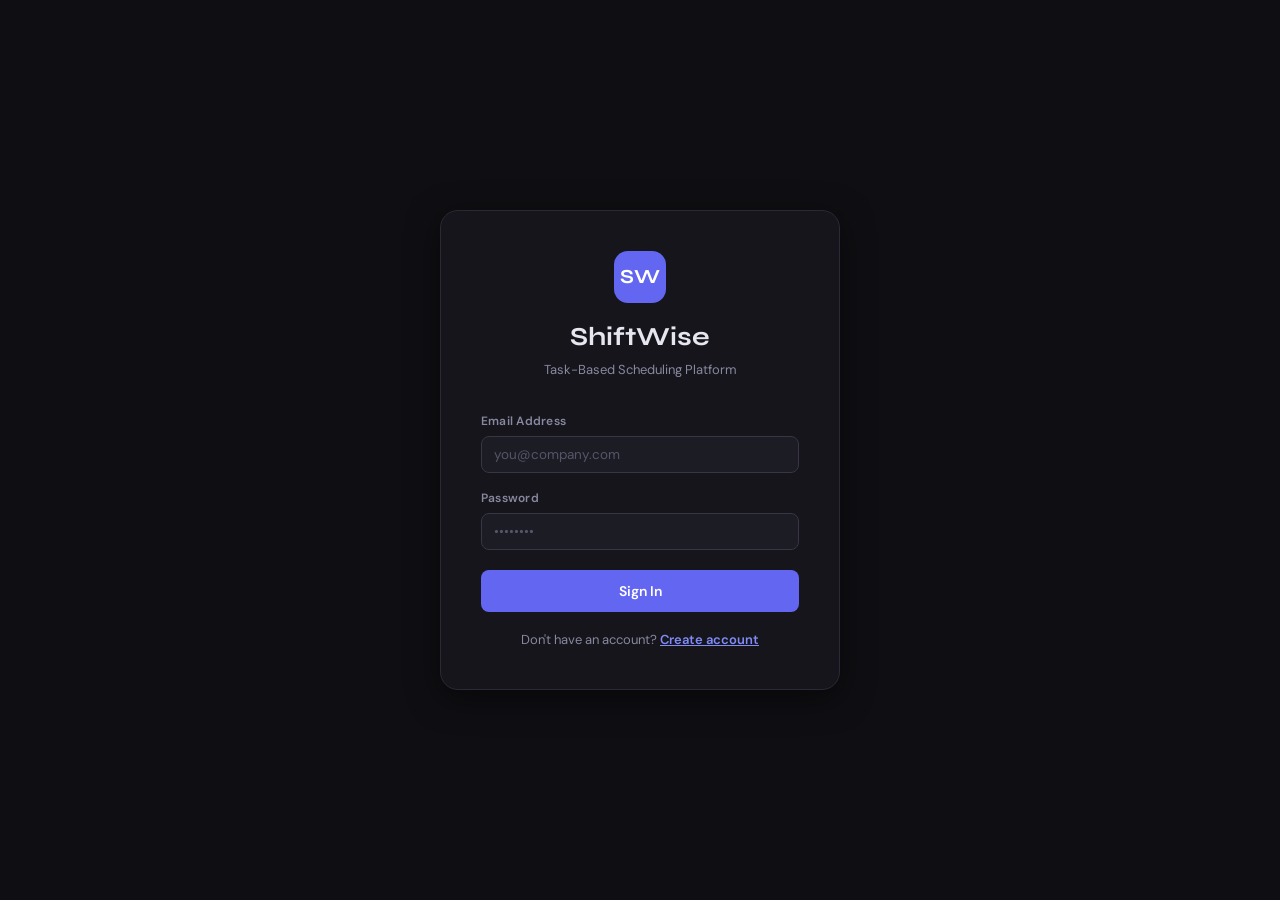
==== commit de755673: "Update site via weejur" ====
--- a/index.html
+++ b/index.html
@@ -3,14 +3,14 @@
 <head>
 <meta charset="UTF-8">
 <meta name="viewport" content="width=device-width, initial-scale=1.0">
-<title>ShiftWise — Employee Scheduling</title>
+<title>ShiftWise v6 — Task-Based Scheduling</title>
 <link rel="preconnect" href="https://fonts.googleapis.com">
 <link href="https://fonts.googleapis.com/css2?family=DM+Sans:ital,wght@0,300;0,400;0,500;0,600;1,400&family=Syne:wght@500;600;700&display=swap" rel="stylesheet">
-<link rel="stylesheet" href="css/app.css">
+<link rel="stylesheet" href="css/app.v6.css">
 </head>
 <body>
 <div id="app"></div>
 <div id="toast-container"></div>
-<script src="js/app.js"></script>
+<script src="js/app.v6.js"></script>
 </body>
 </html>
--- a/css/app.v6.css
+++ b/css/app.v6.css
@@ -0,0 +1,400 @@
+*,*::before,*::after{box-sizing:border-box;margin:0;padding:0}
+
+:root{
+  --bg:#0f0f13;--bg2:#15151b;--bg3:#1c1c24;--bg4:#23232e;
+  --border:#2a2a36;--border2:#363644;
+  --text:#e6e6f0;--text2:#8888a0;--text3:#55556a;
+  --brand:#6366f1;--brand2:#818cf8;--brand3:#4f46e5;--brand-bg:rgba(99,102,241,.12);
+  --green:#10b981;--green-bg:rgba(16,185,129,.12);
+  --amber:#f59e0b;--amber-bg:rgba(245,158,11,.12);
+  --red:#ef4444;--red-bg:rgba(239,68,68,.10);
+  --blue:#3b82f6;--pink:#ec4899;
+  --radius:8px;--radius2:12px;--radius3:18px;
+  --shadow:0 8px 32px rgba(0,0,0,.5);
+  --font:'DM Sans',-apple-system,BlinkMacSystemFont,'Segoe UI',sans-serif;
+  --font-display:'Syne','DM Sans',-apple-system,BlinkMacSystemFont,sans-serif;
+  --font-mono:'JetBrains Mono','Fira Code',monospace;
+}
+
+html,body{height:100%;-webkit-font-smoothing:antialiased}
+body{font-family:var(--font);background:var(--bg);color:var(--text);min-height:100vh;font-size:14px;line-height:1.5}
+
+/* Layout */
+.app{display:flex;height:100vh;overflow:hidden}
+.sidebar{width:220px;flex-shrink:0;background:var(--bg2);border-right:1px solid var(--border);display:flex;flex-direction:column;overflow:hidden}
+.main{flex:1;overflow:hidden;display:flex;flex-direction:column;min-width:0}
+.topbar{height:56px;border-bottom:1px solid var(--border);display:flex;align-items:center;padding:0 20px;gap:12px;background:var(--bg2);flex-shrink:0}
+.content{flex:1;overflow-y:auto;padding:24px}
+
+/* Sidebar */
+.logo{padding:0 16px;height:56px;display:flex;align-items:center;gap:10px;border-bottom:1px solid var(--border);flex-shrink:0}
+.logo-mark{width:30px;height:30px;background:var(--brand);border-radius:7px;display:flex;align-items:center;justify-content:center;font-family:var(--font-display);font-weight:700;font-size:13px;color:#fff;flex-shrink:0}
+.logo-text{font-family:var(--font-display);font-weight:700;font-size:15px;color:var(--text)}
+.nav{flex:1;padding:10px 8px;display:flex;flex-direction:column;gap:1px;overflow-y:auto}
+.nav-section{font-size:10px;font-weight:700;letter-spacing:.1em;color:var(--text3);padding:14px 10px 5px;text-transform:uppercase}
+.nav-item{display:flex;align-items:center;gap:9px;padding:9px 10px;border-radius:var(--radius);cursor:pointer;color:var(--text2);font-size:13.5px;font-weight:500;transition:all .15s;user-select:none;position:relative}
+.nav-item:hover{background:var(--bg3);color:var(--text)}
+.nav-item.active{background:var(--brand-bg);color:var(--brand2)}
+.nav-item svg{width:16px;height:16px;flex-shrink:0}
+.nav-badge{margin-left:auto;background:var(--red);color:#fff;font-size:10px;font-weight:700;min-width:17px;height:17px;border-radius:8px;display:flex;align-items:center;justify-content:center;padding:0 4px}
+.sidebar-footer{padding:10px 8px;border-top:1px solid var(--border);flex-shrink:0}
+.user-chip{display:flex;align-items:center;gap:10px;padding:8px 10px;border-radius:var(--radius);cursor:pointer;transition:.15s}
+.user-chip:hover{background:var(--bg3)}
+.user-name{font-size:13px;font-weight:600;white-space:nowrap;overflow:hidden;text-overflow:ellipsis;color:var(--text)}
+.user-role-label{font-size:11px;color:var(--text2);text-transform:capitalize}
+
+/* Avatar */
+.avatar{width:32px;height:32px;border-radius:50%;display:flex;align-items:center;justify-content:center;font-size:12px;font-weight:600;color:#fff;flex-shrink:0}
+.avatar-xs{width:22px;height:22px;font-size:9px}
+.avatar-sm{width:28px;height:28px;font-size:11px}
+.avatar-lg{width:42px;height:42px;font-size:16px}
+
+/* Topbar */
+.topbar-title{font-family:var(--font-display);font-weight:700;font-size:16px;flex:1;color:var(--text)}
+.icon-btn{width:36px;height:36px;border-radius:var(--radius);border:none;background:transparent;cursor:pointer;color:var(--text2);display:flex;align-items:center;justify-content:center;transition:.15s;position:relative}
+.icon-btn:hover{background:var(--bg3);color:var(--text)}
+.icon-btn svg{width:18px;height:18px;stroke-width:2}
+.notif-dot{position:absolute;top:7px;right:7px;width:7px;height:7px;background:var(--brand);border-radius:50%;border:2px solid var(--bg2)}
+
+/* Buttons */
+.btn{display:inline-flex;align-items:center;gap:6px;padding:7px 14px;border-radius:var(--radius);font-size:13px;font-weight:500;cursor:pointer;border:none;transition:.15s;font-family:var(--font);white-space:nowrap;line-height:1}
+.btn-primary{background:var(--brand);color:#fff}
+.btn-primary:hover{background:var(--brand3)}
+.btn-ghost{background:transparent;color:var(--text2);border:1px solid var(--border2)}
+.btn-ghost:hover{background:var(--bg3);color:var(--text)}
+.btn-sm{padding:5px 10px;font-size:12px}
+.btn-xs{padding:3px 8px;font-size:11px}
+.btn-danger{background:var(--red-bg);color:var(--red);border:1px solid rgba(239,68,68,.25)}
+.btn-danger:hover{background:rgba(239,68,68,.2)}
+.btn-success{background:var(--green-bg);color:var(--green);border:1px solid rgba(16,185,129,.25)}
+.btn-success:hover{background:rgba(16,185,129,.2)}
+.btn-amber{background:var(--amber-bg);color:var(--amber);border:1px solid rgba(245,158,11,.25)}
+.btn-brand{background:var(--brand-bg);color:var(--brand2);border:1px solid rgba(99,102,241,.25)}
+.btn-brand:hover{background:rgba(99,102,241,.2)}
+
+/* Badges */
+.badge{display:inline-flex;align-items:center;padding:2px 8px;border-radius:6px;font-size:11px;font-weight:600;letter-spacing:.02em}
+.badge-pending{background:var(--amber-bg);color:var(--amber);border:1px solid rgba(245,158,11,.2)}
+.badge-accepted{background:var(--brand-bg);color:var(--brand2);border:1px solid rgba(99,102,241,.2)}
+.badge-approved{background:var(--green-bg);color:var(--green);border:1px solid rgba(16,185,129,.2)}
+.badge-declined,.badge-rejected{background:var(--red-bg);color:var(--red);border:1px solid rgba(239,68,68,.2)}
+.badge-cancelled,.badge-expired{background:var(--bg3);color:var(--text3);border:1px solid var(--border)}
+.badge-active{background:var(--green-bg);color:var(--green);border:1px solid rgba(16,185,129,.2)}
+.badge-inactive{background:var(--bg3);color:var(--text3);border:1px solid var(--border)}
+.badge-admin{background:var(--red-bg);color:var(--red);border:1px solid rgba(239,68,68,.2)}
+.badge-manager{background:var(--amber-bg);color:var(--amber);border:1px solid rgba(245,158,11,.2)}
+.badge-employee{background:var(--bg3);color:var(--text2);border:1px solid var(--border)}
+
+/* Cards */
+.card{background:var(--bg2);border:1px solid var(--border);border-radius:var(--radius2)}
+.card-p{padding:20px}
+.card-header{padding:14px 20px;border-bottom:1px solid var(--border);display:flex;align-items:center;justify-content:space-between}
+.card-title{font-family:var(--font-display);font-weight:600;font-size:15px;color:var(--text)}
+
+/* Stat cards */
+.stat-grid{display:grid;grid-template-columns:repeat(4,1fr);gap:12px;margin-bottom:24px}
+.stat-card{background:var(--bg2);border:1px solid var(--border);border-radius:var(--radius2);padding:18px}
+.stat-value{font-family:var(--font-display);font-size:28px;font-weight:700;line-height:1;color:var(--text)}
+.stat-label{font-size:12px;color:var(--text2);margin-top:6px;font-weight:500}
+.stat-icon{width:36px;height:36px;border-radius:9px;display:flex;align-items:center;justify-content:center;margin-bottom:12px}
+.stat-icon svg{width:17px;height:17px;stroke-width:2}
+
+/* Forms */
+.form-group{margin-bottom:16px}
+.form-group label{display:block;font-size:12px;font-weight:600;color:var(--text2);margin-bottom:6px;letter-spacing:.02em}
+.form-group input,.form-group select,.form-group textarea{width:100%;background:var(--bg3);border:1px solid var(--border2);color:var(--text);border-radius:var(--radius);padding:9px 12px;font-size:13.5px;font-family:var(--font);transition:.15s;outline:none}
+.form-group input:focus,.form-group select:focus,.form-group textarea:focus{border-color:var(--brand);box-shadow:0 0 0 3px rgba(99,102,241,.15)}
+.form-group input::placeholder,.form-group textarea::placeholder{color:var(--text3)}
+.form-group select option{background:var(--bg3)}
+.form-group textarea{resize:vertical;min-height:70px}
+.form-row{display:grid;grid-template-columns:1fr 1fr;gap:14px}
+
+/* Table */
+.table-wrap{overflow-x:auto}
+table{width:100%;border-collapse:collapse}
+th{font-size:11px;font-weight:700;letter-spacing:.07em;text-transform:uppercase;color:var(--text3);padding:11px 14px;text-align:left;border-bottom:1px solid var(--border);white-space:nowrap}
+td{padding:12px 14px;border-bottom:1px solid var(--border);vertical-align:middle;font-size:13.5px;color:var(--text2)}
+td:first-child{color:var(--text)}
+tr:last-child td{border-bottom:none}
+tr:hover td{background:rgba(255,255,255,.02)}
+
+/* Calendar */
+.cal-wrap{overflow-x:auto}
+.cal-header{display:grid;grid-template-columns:68px repeat(7,1fr);border-bottom:1px solid var(--border);position:sticky;top:0;background:var(--bg2);z-index:5}
+.cal-time-head{padding:12px 8px}
+.cal-day-head{padding:10px 8px;text-align:center;border-left:1px solid var(--border)}
+.cal-day-name{font-size:10.5px;font-weight:700;color:var(--text3);text-transform:uppercase;letter-spacing:.06em}
+.cal-day-num{width:32px;height:32px;border-radius:50%;display:flex;align-items:center;justify-content:center;font-size:15px;font-weight:600;margin:4px auto 0;color:var(--text2)}
+.cal-day-num.today{background:var(--brand);color:#fff}
+.cal-body{display:grid;grid-template-columns:68px repeat(7,1fr);position:relative}
+.cal-time-col{display:flex;flex-direction:column}
+.cal-time-slot{height:52px;border-bottom:1px solid var(--border);padding-right:10px;font-size:10px;color:var(--text3);text-align:right;display:flex;align-items:flex-start;justify-content:flex-end;padding-top:4px}
+.cal-day-col{border-left:1px solid var(--border);position:relative}
+.cal-hour-line{position:absolute;left:0;right:0;border-top:1px solid rgba(42,42,54,.8);pointer-events:none}
+.shift-block{position:absolute;left:3px;right:3px;border-radius:6px;padding:4px 7px;font-size:11px;cursor:pointer;transition:.15s;overflow:hidden;border:1px solid rgba(255,255,255,.06)}
+.shift-block:hover{filter:brightness(1.15);transform:translateY(-1px);box-shadow:0 4px 14px rgba(0,0,0,.4)}
+.shift-name{font-weight:600;white-space:nowrap;overflow:hidden;text-overflow:ellipsis}
+.shift-time{opacity:.75;font-size:10px;margin-top:1px}
+
+/* Color tags */
+.color-indigo{background:rgba(99,102,241,.28);color:#c7d2fe;border-color:rgba(99,102,241,.4)}
+.color-green{background:rgba(16,185,129,.22);color:#6ee7b7;border-color:rgba(16,185,129,.35)}
+.color-amber{background:rgba(245,158,11,.22);color:#fcd34d;border-color:rgba(245,158,11,.35)}
+.color-red{background:rgba(239,68,68,.22);color:#fca5a5;border-color:rgba(239,68,68,.35)}
+.color-pink{background:rgba(236,72,153,.22);color:#f9a8d4;border-color:rgba(236,72,153,.35)}
+.color-blue{background:rgba(59,130,246,.22);color:#93c5fd;border-color:rgba(59,130,246,.35)}
+.color-teal{background:rgba(20,184,166,.22);color:#5eead4;border-color:rgba(20,184,166,.35)}
+.color-purple{background:rgba(168,85,247,.22);color:#d8b4fe;border-color:rgba(168,85,247,.35)}
+
+/* Week nav */
+.week-nav{display:flex;align-items:center;gap:10px;margin-bottom:16px;flex-wrap:wrap}
+.week-label{font-family:var(--font-display);font-weight:600;font-size:14px;color:var(--text);min-width:180px;text-align:center}
+.view-tabs{display:flex;border:1px solid var(--border);border-radius:var(--radius);overflow:hidden}
+.view-tab{padding:6px 14px;font-size:12px;font-weight:500;cursor:pointer;color:var(--text2);transition:.15s;border:none;background:none;font-family:var(--font)}
+.view-tab:hover{background:var(--bg3);color:var(--text)}
+.view-tab.active{background:var(--brand-bg);color:var(--brand2)}
+
+/* List view */
+.list-day-group{margin-bottom:20px}
+.list-day-header{font-size:11px;font-weight:700;letter-spacing:.08em;text-transform:uppercase;color:var(--text3);padding:8px 0;margin-bottom:8px;border-bottom:1px solid var(--border)}
+.list-shift-row{display:flex;align-items:center;gap:12px;padding:12px 16px;background:var(--bg2);border:1px solid var(--border);border-radius:var(--radius);margin-bottom:6px;cursor:pointer;transition:.15s}
+.list-shift-row:hover{background:var(--bg3);border-color:var(--border2)}
+.shift-pill{width:4px;height:38px;border-radius:2px;flex-shrink:0}
+
+/* Swap cards */
+.swap-card{background:var(--bg2);border:1px solid var(--border);border-radius:var(--radius2);padding:18px;margin-bottom:12px;transition:.15s}
+.swap-card:hover{border-color:var(--border2)}
+.swap-header{display:flex;align-items:flex-start;justify-content:space-between;gap:12px;margin-bottom:14px}
+.swap-meta{font-size:12px;color:var(--text3);margin-top:3px}
+.swap-shifts{display:grid;grid-template-columns:1fr 32px 1fr;gap:8px;align-items:center;margin-bottom:14px}
+.swap-shift-box{background:var(--bg3);border:1px solid var(--border);border-radius:var(--radius);padding:10px 12px}
+.swap-shift-label{font-size:10px;color:var(--text3);font-weight:700;text-transform:uppercase;letter-spacing:.06em;margin-bottom:4px}
+.swap-shift-date{font-size:13px;font-weight:600;color:var(--text)}
+.swap-shift-time{font-size:12px;color:var(--text2)}
+.swap-arrow{text-align:center;color:var(--text3);font-size:18px}
+.swap-actions{display:flex;gap:8px;flex-wrap:wrap}
+.swap-message{font-size:12px;color:var(--text2);background:var(--bg3);border-radius:var(--radius);padding:8px 12px;margin-bottom:12px}
+.swap-tabs{display:flex;gap:2px;margin-bottom:20px}
+.swap-tab{padding:7px 16px;border-radius:var(--radius);font-size:13px;font-weight:500;cursor:pointer;color:var(--text2);transition:.15s;border:none;background:none;font-family:var(--font)}
+.swap-tab:hover{background:var(--bg3);color:var(--text)}
+.swap-tab.active{background:var(--brand-bg);color:var(--brand2)}
+
+/* Modal */
+.modal-overlay{position:fixed;inset:0;background:rgba(0,0,0,.72);display:flex;align-items:center;justify-content:center;z-index:200;padding:16px;animation:fadeIn .15s ease}
+.modal{background:var(--bg2);border:1px solid var(--border);border-radius:var(--radius3);padding:28px;width:100%;max-width:480px;max-height:90vh;overflow-y:auto;box-shadow:var(--shadow);animation:slideUp .2s ease}
+.modal-lg{max-width:640px}
+.modal-title{font-family:var(--font-display);font-weight:700;font-size:18px;margin-bottom:22px;color:var(--text)}
+.modal-actions{display:flex;gap:10px;margin-top:22px}
+.modal-actions .btn{flex:1;justify-content:center}
+
+/* Notification panel */
+.notif-panel{position:fixed;top:56px;right:16px;width:340px;background:var(--bg2);border:1px solid var(--border);border-radius:var(--radius2);box-shadow:var(--shadow);z-index:150;overflow:hidden;animation:fadeIn .15s ease}
+.notif-header{padding:14px 16px;border-bottom:1px solid var(--border);display:flex;align-items:center;justify-content:space-between}
+.notif-title{font-weight:600;font-size:14px;color:var(--text)}
+.notif-list{max-height:400px;overflow-y:auto}
+.notif-item{padding:12px 16px;border-bottom:1px solid var(--border);cursor:pointer;transition:.15s;display:flex;gap:10px}
+.notif-item:last-child{border-bottom:none}
+.notif-item:hover{background:var(--bg3)}
+.notif-item.unread{background:rgba(99,102,241,.05)}
+.notif-item.unread:hover{background:rgba(99,102,241,.1)}
+.notif-dot2{width:7px;height:7px;background:var(--brand);border-radius:50%;flex-shrink:0;margin-top:5px}
+.notif-text-title{font-size:13px;font-weight:600;color:var(--text)}
+.notif-text-msg{font-size:12px;color:var(--text2);margin-top:2px;line-height:1.4}
+.notif-time{font-size:11px;color:var(--text3);margin-top:4px}
+.notif-empty{padding:32px 16px;text-align:center;color:var(--text3);font-size:13px}
+
+/* Login */
+.login-screen{min-height:100vh;display:flex;align-items:center;justify-content:center;background:var(--bg);padding:24px}
+.login-card{background:var(--bg2);border:1px solid var(--border);border-radius:var(--radius3);padding:40px;width:100%;max-width:400px;box-shadow:var(--shadow)}
+.login-logo{text-align:center;margin-bottom:32px}
+.login-logo .logo-mark{width:52px;height:52px;border-radius:14px;font-size:24px;margin:0 auto 14px}
+.login-logo-title{font-family:var(--font-display);font-weight:700;font-size:26px;color:var(--text)}
+.login-subtitle{font-size:13px;color:var(--text2);margin-top:4px}
+.role-label{font-size:11px;color:var(--text3);margin-bottom:8px;font-weight:700;text-transform:uppercase;letter-spacing:.06em}
+.role-switcher{display:flex;gap:8px;margin-bottom:4px}
+.role-btn{flex:1;padding:8px;background:var(--bg3);border:1px solid var(--border2);border-radius:var(--radius);font-size:12.5px;font-weight:600;cursor:pointer;color:var(--text2);transition:.15s;font-family:var(--font)}
+.role-btn:hover{background:var(--brand-bg);color:var(--brand2);border-color:rgba(99,102,241,.3)}
+.login-btn{width:100%;padding:12px;background:var(--brand);color:#fff;border:none;border-radius:var(--radius);font-size:14px;font-weight:600;cursor:pointer;transition:.15s;font-family:var(--font);margin-top:4px}
+.login-btn:hover{background:var(--brand3)}
+.demo-creds{margin-top:20px;padding:14px;background:var(--bg3);border-radius:var(--radius);font-size:12px;color:var(--text2);line-height:1.8}
+.demo-creds strong{color:var(--text)}
+
+/* Admin */
+.admin-tabs{display:flex;gap:2px;border-bottom:1px solid var(--border);margin-bottom:24px}
+.admin-tab{padding:9px 18px;font-size:13px;font-weight:500;cursor:pointer;color:var(--text2);border:none;background:none;font-family:var(--font);border-bottom:2px solid transparent;margin-bottom:-1px;transition:.15s}
+.admin-tab:hover{color:var(--text)}
+.admin-tab.active{color:var(--brand2);border-bottom-color:var(--brand)}
+
+/* Color picker */
+.color-picker{display:flex;gap:8px;flex-wrap:wrap;margin-top:4px}
+.color-dot{width:24px;height:24px;border-radius:50%;cursor:pointer;border:2px solid transparent;transition:.15s}
+.color-dot:hover{transform:scale(1.15)}
+.color-dot.selected{border-color:#fff;transform:scale(1.15);box-shadow:0 0 0 2px rgba(255,255,255,.3)}
+
+/* Toast */
+#toast-container{position:fixed;top:16px;right:16px;z-index:999;display:flex;flex-direction:column;gap:8px;pointer-events:none}
+.toast{background:var(--bg3);border:1px solid var(--border2);border-radius:var(--radius);padding:12px 16px;font-size:13px;color:var(--text);display:flex;align-items:center;gap:10px;box-shadow:var(--shadow);animation:slideInRight .2s ease;pointer-events:all;min-width:220px;max-width:320px}
+.toast-success{border-left:3px solid var(--green)}
+.toast-error{border-left:3px solid var(--red)}
+.toast-info{border-left:3px solid var(--brand)}
+
+/* Profile */
+.profile-wrap{max-width:480px}
+.profile-header{display:flex;align-items:center;gap:16px;padding:24px;background:var(--bg2);border:1px solid var(--border);border-radius:var(--radius2);margin-bottom:20px}
+.profile-name{font-family:var(--font-display);font-size:20px;font-weight:700;color:var(--text)}
+.profile-email{font-size:13px;color:var(--text2);margin-top:2px}
+
+/* Empty states */
+.empty-state{padding:60px 24px;text-align:center}
+.empty-icon{font-size:40px;margin-bottom:12px}
+.empty-title{font-size:15px;font-weight:600;color:var(--text2);margin-bottom:6px}
+.empty-sub{font-size:13px;color:var(--text3)}
+
+/* Section header */
+.section-header{display:flex;align-items:center;justify-content:space-between;margin-bottom:20px;flex-wrap:wrap;gap:10px}
+.section-title{font-family:var(--font-display);font-size:18px;font-weight:700;color:var(--text)}
+
+/* Filters */
+.filter-bar{display:flex;align-items:center;gap:10px;margin-bottom:20px;flex-wrap:wrap}
+.filter-select{background:var(--bg3);border:1px solid var(--border2);color:var(--text);border-radius:var(--radius);padding:7px 12px;font-size:13px;font-family:var(--font);outline:none;cursor:pointer}
+.filter-select:focus{border-color:var(--brand)}
+.search-input{background:var(--bg3);border:1px solid var(--border2);color:var(--text);border-radius:var(--radius);padding:7px 12px;font-size:13px;font-family:var(--font);outline:none}
+.search-input:focus{border-color:var(--brand);box-shadow:0 0 0 2px rgba(99,102,241,.15)}
+.search-input::placeholder{color:var(--text3)}
+
+/* Audit log */
+.audit-row{display:flex;align-items:flex-start;gap:12px;padding:12px 0;border-bottom:1px solid var(--border)}
+.audit-row:last-child{border-bottom:none}
+.audit-dot{width:8px;height:8px;border-radius:50%;background:var(--brand);flex-shrink:0;margin-top:5px}
+.audit-action{font-size:13px;color:var(--text);font-weight:500}
+.audit-detail{font-size:12px;color:var(--text2);margin-top:1px}
+.audit-time{font-size:11px;color:var(--text3);margin-left:auto;white-space:nowrap;padding-left:12px}
+
+/* Animations */
+@keyframes fadeIn{from{opacity:0}to{opacity:1}}
+@keyframes slideUp{from{opacity:0;transform:translateY(12px)}to{opacity:1;transform:translateY(0)}}
+@keyframes slideInRight{from{opacity:0;transform:translateX(20px)}to{opacity:1;transform:translateX(0)}}
+
+/* Scrollbar */
+::-webkit-scrollbar{width:4px;height:4px}
+::-webkit-scrollbar-track{background:transparent}
+::-webkit-scrollbar-thumb{background:var(--border2);border-radius:100px}
+
+/* Utility */
+.flex{display:flex}.items-center{align-items:center}.gap-8{gap:8px}.gap-10{gap:10px}.gap-12{gap:12px}
+.justify-between{justify-content:space-between}.ml-auto{margin-left:auto}
+.mt-4{margin-top:4px}.mt-8{margin-top:8px}.mt-12{margin-top:12px}.mt-16{margin-top:16px}.mt-20{margin-top:20px}
+.mb-8{margin-bottom:8px}.mb-12{margin-bottom:12px}.mb-16{margin-bottom:16px}.mb-20{margin-bottom:20px}
+.text-sm{font-size:12.5px}.text-xs{font-size:11px}
+.text2{color:var(--text2)}.text3{color:var(--text3)}
+.font-600{font-weight:600}.font-700{font-weight:700}
+.truncate{white-space:nowrap;overflow:hidden;text-overflow:ellipsis}
+.w-full{width:100%}
+.hidden{display:none!important}
+.divider{height:1px;background:var(--border);margin:16px 0}
+
+/* ── Dashboard grid (added in v2) ──────────────────────── */
+.dash-grid{display:grid;grid-template-columns:1fr 1fr;gap:16px;margin-top:0}
+@media(max-width:800px){.dash-grid{grid-template-columns:1fr}}
+
+/* ── Stat grid responsive (v2) ──────────────────────────── */
+@media(max-width:800px){.stat-grid{grid-template-columns:repeat(2,1fr)}}
+
+/* ── Modal title flex fix (v2) ──────────────────────────── */
+.modal-title{font-family:var(--font-display);font-weight:700;font-size:17px;color:var(--text);line-height:1.2}
+
+/* ── Notification panel z-fix (v2) ─────────────────────── */
+.notif-panel{z-index:500}
+
+/* ── v3: Availability & Time Off cards ───────────────────────────── */
+.v3-card {
+  background: var(--bg2);
+  border: 1px solid var(--border);
+  border-radius: var(--radius2);
+  padding: 18px;
+  margin-bottom: 12px;
+  transition: border-color .15s;
+}
+.v3-card:hover { border-color: var(--border2); }
+.list-shift-to { border-color: rgba(245,158,11,.3) !important; background: rgba(245,158,11,.03) !important; }
+.btn-amber { background: rgba(245,158,11,.15); color: var(--amber); border: 1px solid rgba(245,158,11,.25); }
+.btn-amber:hover { background: rgba(245,158,11,.25); }
+
+/* ── ShiftWise v6 additions ─────────────────────────────────────── */
+
+/* Month view */
+.month-grid { display:grid; grid-template-columns:repeat(7,1fr); gap:1px; background:var(--border); border:1px solid var(--border); border-radius:var(--radius2); overflow:hidden; }
+.month-day-head { background:var(--bg2); padding:8px 4px; text-align:center; font-size:11px; font-weight:700; color:var(--text3); text-transform:uppercase; letter-spacing:.06em; }
+.month-cell { background:var(--bg2); min-height:90px; padding:6px; position:relative; cursor:default; }
+.month-cell.today { background:rgba(99,102,241,.07); }
+.month-cell.other-month { opacity:.4; }
+.month-date-num { font-size:12px; font-weight:600; color:var(--text3); margin-bottom:4px; }
+.month-date-num.today { width:22px; height:22px; background:var(--brand2); color:#fff; border-radius:50%; display:flex; align-items:center; justify-content:center; font-size:11px; }
+.month-task-pill { font-size:10px; font-weight:600; padding:2px 6px; border-radius:4px; margin-bottom:2px; color:#fff; white-space:nowrap; overflow:hidden; text-overflow:ellipsis; }
+.month-more { font-size:10px; color:var(--text3); padding-top:2px; cursor:pointer; }
+.month-more:hover { color:var(--text2); }
+
+/* Comment thread */
+.comment-thread { display:flex; flex-direction:column; gap:10px; margin-top:14px; }
+.comment-item { display:flex; gap:10px; }
+.comment-bubble { flex:1; background:var(--bg3); border-radius:10px; padding:10px 12px; }
+.comment-header { display:flex; align-items:center; gap:6px; margin-bottom:4px; }
+.comment-author { font-size:12px; font-weight:700; color:var(--text); }
+.comment-time { font-size:11px; color:var(--text3); }
+.comment-role-badge { font-size:9px; font-weight:700; padding:1px 5px; border-radius:4px; text-transform:uppercase; letter-spacing:.04em; }
+.badge-admin-role { background:rgba(239,68,68,.15); color:var(--red); }
+.badge-manager-role { background:rgba(99,102,241,.15); color:var(--brand2); }
+.comment-text { font-size:13px; color:var(--text2); line-height:1.5; }
+.comment-input-row { display:flex; gap:8px; margin-top:10px; }
+.comment-input-row input { flex:1; }
+
+/* Schedule toggle (Full / My) */
+.schedule-toggle { display:flex; background:var(--bg3); border-radius:8px; padding:3px; gap:2px; }
+.schedule-toggle-btn { padding:5px 14px; border-radius:6px; font-size:12px; font-weight:600; color:var(--text3); cursor:pointer; border:none; background:transparent; transition:.15s; }
+.schedule-toggle-btn.active { background:var(--bg2); color:var(--text); box-shadow:0 1px 3px rgba(0,0,0,.12); }
+
+/* Task badge */
+.task-badge { display:inline-flex; align-items:center; gap:5px; padding:3px 8px; border-radius:6px; font-size:11px; font-weight:700; color:#fff; }
+.task-dot { width:7px; height:7px; border-radius:50%; background:#fff; opacity:.8; }
+
+/* Preview schedule */
+.preview-banner { background:rgba(245,158,11,.1); border:1px solid rgba(245,158,11,.3); border-radius:10px; padding:12px 16px; display:flex; align-items:center; justify-content:space-between; margin-bottom:20px; }
+.preview-label { font-size:13px; font-weight:700; color:var(--amber); display:flex; align-items:center; gap:8px; }
+.preview-count { font-size:12px; color:var(--text2); margin-top:2px; }
+
+/* Settings */
+.settings-section { background:var(--bg2); border:1px solid var(--border); border-radius:var(--radius2); margin-bottom:16px; overflow:hidden; }
+.settings-section-header { padding:14px 18px; background:var(--bg3); border-bottom:1px solid var(--border); font-weight:700; font-size:14px; color:var(--text); display:flex; align-items:center; gap:8px; }
+.settings-section-body { padding:18px; }
+.setting-row { display:flex; align-items:center; justify-content:space-between; padding:10px 0; border-bottom:1px solid var(--border); }
+.setting-row:last-child { border-bottom:none; }
+.setting-label { font-size:13px; font-weight:600; color:var(--text); }
+.setting-desc { font-size:11.5px; color:var(--text3); margin-top:2px; }
+.toggle-switch { position:relative; width:40px; height:22px; flex-shrink:0; }
+.toggle-switch input { opacity:0; width:0; height:0; }
+.toggle-slider { position:absolute; inset:0; background:var(--border2); border-radius:11px; cursor:pointer; transition:.2s; }
+.toggle-slider:before { content:''; position:absolute; width:16px; height:16px; left:3px; top:3px; background:#fff; border-radius:50%; transition:.2s; }
+.toggle-switch input:checked + .toggle-slider { background:var(--brand2); }
+.toggle-switch input:checked + .toggle-slider:before { transform:translateX(18px); }
+
+/* Task management in settings */
+.task-item { display:flex; align-items:center; gap:12px; padding:10px 0; border-bottom:1px solid var(--border); }
+.task-item:last-child { border-bottom:none; }
+.task-color-swatch { width:14px; height:14px; border-radius:50%; flex-shrink:0; }
+.task-inactive { opacity:.45; }
+.task-name { flex:1; font-size:13px; font-weight:600; color:var(--text); }
+.task-desc { font-size:11.5px; color:var(--text3); }
+
+/* Publish modal */
+.publish-auth { background:var(--bg3); border:1px solid var(--border2); border-radius:10px; padding:16px; margin-bottom:16px; }
+.publish-result { text-align:center; padding:20px; border-radius:10px; font-size:16px; font-weight:700; margin-top:12px; }
+.publish-result.success { background:rgba(16,185,129,.1); color:var(--green); }
+.publish-result.denied { background:rgba(239,68,68,.1); color:var(--red); }
+.publish-result.error { background:rgba(245,158,11,.1); color:var(--amber); }
+
+/* v6 list-shift enhancements */
+.list-shift-tasks { display:flex; flex-wrap:wrap; gap:4px; margin-top:4px; }
+
+/* Swap comment thread */
+.swap-comment-section { background:var(--bg3); border-radius:10px; padding:14px; margin-top:12px; }
+.swap-comment-title { font-size:11px; font-weight:700; text-transform:uppercase; letter-spacing:.06em; color:var(--text3); margin-bottom:10px; }
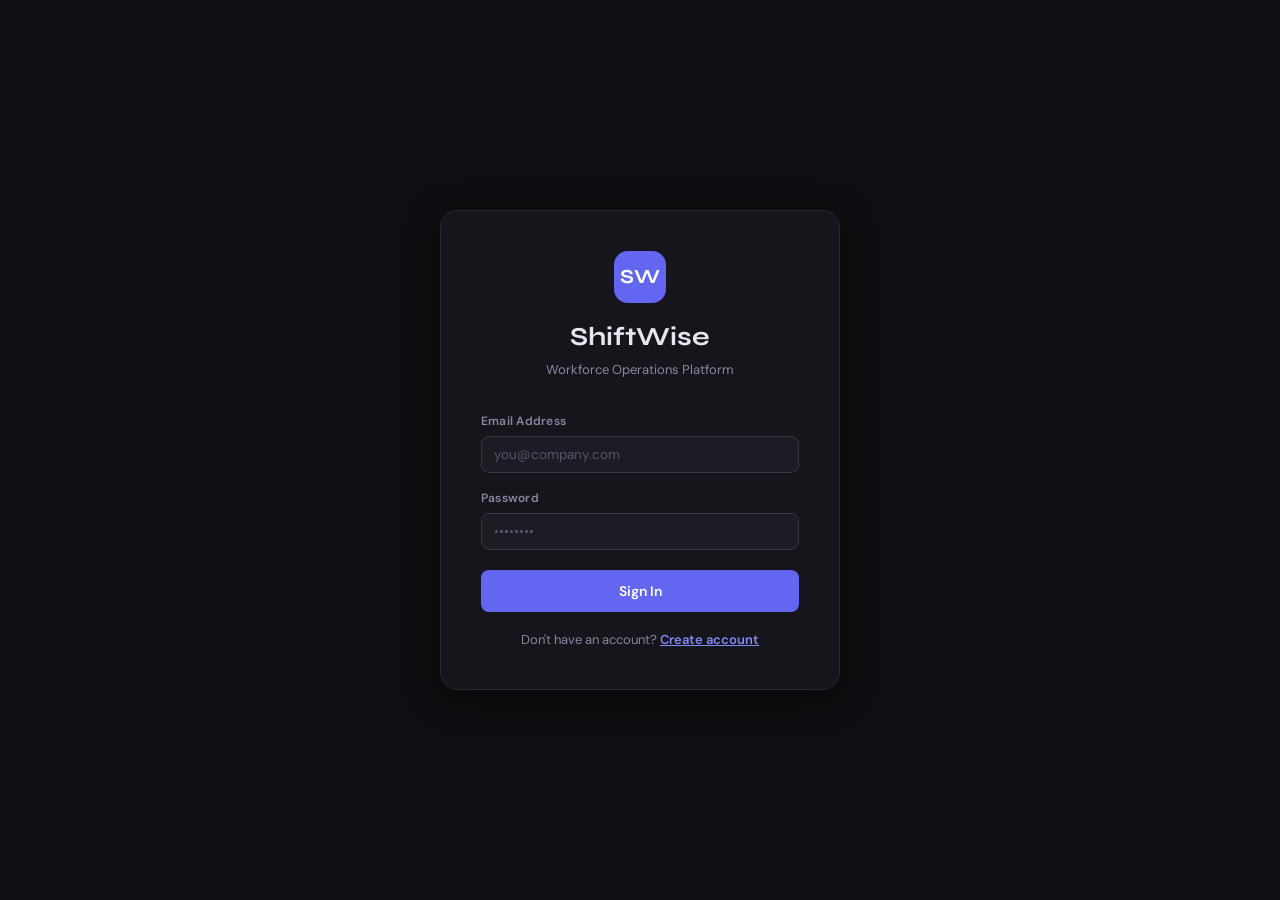
==== commit 766105d8: "Update site via weejur" ====
--- a/index.html
+++ b/index.html
@@ -3,14 +3,14 @@
 <head>
 <meta charset="UTF-8">
 <meta name="viewport" content="width=device-width, initial-scale=1.0">
-<title>ShiftWise v6 — Task-Based Scheduling</title>
+<title>ShiftWise v7 — Workforce Operations Platform</title>
 <link rel="preconnect" href="https://fonts.googleapis.com">
 <link href="https://fonts.googleapis.com/css2?family=DM+Sans:ital,wght@0,300;0,400;0,500;0,600;1,400&family=Syne:wght@500;600;700&display=swap" rel="stylesheet">
-<link rel="stylesheet" href="css/app.v6.css">
+<link rel="stylesheet" href="css/app.v7.css">
 </head>
 <body>
 <div id="app"></div>
 <div id="toast-container"></div>
-<script src="js/app.v6.js"></script>
+<script src="js/app.v7.js"></script>
 </body>
 </html>
--- a/css/app.v7.css
+++ b/css/app.v7.css
@@ -0,0 +1,497 @@
+*,*::before,*::after{box-sizing:border-box;margin:0;padding:0}
+
+:root{
+  --bg:#0f0f13;--bg2:#15151b;--bg3:#1c1c24;--bg4:#23232e;
+  --border:#2a2a36;--border2:#363644;
+  --text:#e6e6f0;--text2:#8888a0;--text3:#55556a;
+  --brand:#6366f1;--brand2:#818cf8;--brand3:#4f46e5;--brand-bg:rgba(99,102,241,.12);
+  --green:#10b981;--green-bg:rgba(16,185,129,.12);
+  --amber:#f59e0b;--amber-bg:rgba(245,158,11,.12);
+  --red:#ef4444;--red-bg:rgba(239,68,68,.10);
+  --blue:#3b82f6;--pink:#ec4899;
+  --radius:8px;--radius2:12px;--radius3:18px;
+  --shadow:0 8px 32px rgba(0,0,0,.5);
+  --font:'DM Sans',-apple-system,BlinkMacSystemFont,'Segoe UI',sans-serif;
+  --font-display:'Syne','DM Sans',-apple-system,BlinkMacSystemFont,sans-serif;
+  --font-mono:'JetBrains Mono','Fira Code',monospace;
+}
+
+html,body{height:100%;-webkit-font-smoothing:antialiased}
+body{font-family:var(--font);background:var(--bg);color:var(--text);min-height:100vh;font-size:14px;line-height:1.5}
+
+/* Layout */
+.app{display:flex;height:100vh;overflow:hidden}
+.sidebar{width:220px;flex-shrink:0;background:var(--bg2);border-right:1px solid var(--border);display:flex;flex-direction:column;overflow:hidden}
+.main{flex:1;overflow:hidden;display:flex;flex-direction:column;min-width:0}
+.topbar{height:56px;border-bottom:1px solid var(--border);display:flex;align-items:center;padding:0 20px;gap:12px;background:var(--bg2);flex-shrink:0}
+.content{flex:1;overflow-y:auto;padding:24px}
+
+/* Sidebar */
+.logo{padding:0 16px;height:56px;display:flex;align-items:center;gap:10px;border-bottom:1px solid var(--border);flex-shrink:0}
+.logo-mark{width:30px;height:30px;background:var(--brand);border-radius:7px;display:flex;align-items:center;justify-content:center;font-family:var(--font-display);font-weight:700;font-size:13px;color:#fff;flex-shrink:0}
+.logo-text{font-family:var(--font-display);font-weight:700;font-size:15px;color:var(--text)}
+.nav{flex:1;padding:10px 8px;display:flex;flex-direction:column;gap:1px;overflow-y:auto}
+.nav-section{font-size:10px;font-weight:700;letter-spacing:.1em;color:var(--text3);padding:14px 10px 5px;text-transform:uppercase}
+.nav-item{display:flex;align-items:center;gap:9px;padding:9px 10px;border-radius:var(--radius);cursor:pointer;color:var(--text2);font-size:13.5px;font-weight:500;transition:all .15s;user-select:none;position:relative}
+.nav-item:hover{background:var(--bg3);color:var(--text)}
+.nav-item.active{background:var(--brand-bg);color:var(--brand2)}
+.nav-item svg{width:16px;height:16px;flex-shrink:0}
+.nav-badge{margin-left:auto;background:var(--red);color:#fff;font-size:10px;font-weight:700;min-width:17px;height:17px;border-radius:8px;display:flex;align-items:center;justify-content:center;padding:0 4px}
+.sidebar-footer{padding:10px 8px;border-top:1px solid var(--border);flex-shrink:0}
+.user-chip{display:flex;align-items:center;gap:10px;padding:8px 10px;border-radius:var(--radius);cursor:pointer;transition:.15s}
+.user-chip:hover{background:var(--bg3)}
+.user-name{font-size:13px;font-weight:600;white-space:nowrap;overflow:hidden;text-overflow:ellipsis;color:var(--text)}
+.user-role-label{font-size:11px;color:var(--text2);text-transform:capitalize}
+
+/* Avatar */
+.avatar{width:32px;height:32px;border-radius:50%;display:flex;align-items:center;justify-content:center;font-size:12px;font-weight:600;color:#fff;flex-shrink:0}
+.avatar-xs{width:22px;height:22px;font-size:9px}
+.avatar-sm{width:28px;height:28px;font-size:11px}
+.avatar-lg{width:42px;height:42px;font-size:16px}
+
+/* Topbar */
+.topbar-title{font-family:var(--font-display);font-weight:700;font-size:16px;flex:1;color:var(--text)}
+.icon-btn{width:36px;height:36px;border-radius:var(--radius);border:none;background:transparent;cursor:pointer;color:var(--text2);display:flex;align-items:center;justify-content:center;transition:.15s;position:relative}
+.icon-btn:hover{background:var(--bg3);color:var(--text)}
+.icon-btn svg{width:18px;height:18px;stroke-width:2}
+.notif-dot{position:absolute;top:7px;right:7px;width:7px;height:7px;background:var(--brand);border-radius:50%;border:2px solid var(--bg2)}
+
+/* Buttons */
+.btn{display:inline-flex;align-items:center;gap:6px;padding:7px 14px;border-radius:var(--radius);font-size:13px;font-weight:500;cursor:pointer;border:none;transition:.15s;font-family:var(--font);white-space:nowrap;line-height:1}
+.btn-primary{background:var(--brand);color:#fff}
+.btn-primary:hover{background:var(--brand3)}
+.btn-ghost{background:transparent;color:var(--text2);border:1px solid var(--border2)}
+.btn-ghost:hover{background:var(--bg3);color:var(--text)}
+.btn-sm{padding:5px 10px;font-size:12px}
+.btn-xs{padding:3px 8px;font-size:11px}
+.btn-danger{background:var(--red-bg);color:var(--red);border:1px solid rgba(239,68,68,.25)}
+.btn-danger:hover{background:rgba(239,68,68,.2)}
+.btn-success{background:var(--green-bg);color:var(--green);border:1px solid rgba(16,185,129,.25)}
+.btn-success:hover{background:rgba(16,185,129,.2)}
+.btn-amber{background:var(--amber-bg);color:var(--amber);border:1px solid rgba(245,158,11,.25)}
+.btn-brand{background:var(--brand-bg);color:var(--brand2);border:1px solid rgba(99,102,241,.25)}
+.btn-brand:hover{background:rgba(99,102,241,.2)}
+
+/* Badges */
+.badge{display:inline-flex;align-items:center;padding:2px 8px;border-radius:6px;font-size:11px;font-weight:600;letter-spacing:.02em}
+.badge-pending{background:var(--amber-bg);color:var(--amber);border:1px solid rgba(245,158,11,.2)}
+.badge-accepted{background:var(--brand-bg);color:var(--brand2);border:1px solid rgba(99,102,241,.2)}
+.badge-approved{background:var(--green-bg);color:var(--green);border:1px solid rgba(16,185,129,.2)}
+.badge-declined,.badge-rejected{background:var(--red-bg);color:var(--red);border:1px solid rgba(239,68,68,.2)}
+.badge-cancelled,.badge-expired{background:var(--bg3);color:var(--text3);border:1px solid var(--border)}
+.badge-active{background:var(--green-bg);color:var(--green);border:1px solid rgba(16,185,129,.2)}
+.badge-inactive{background:var(--bg3);color:var(--text3);border:1px solid var(--border)}
+.badge-admin{background:var(--red-bg);color:var(--red);border:1px solid rgba(239,68,68,.2)}
+.badge-manager{background:var(--amber-bg);color:var(--amber);border:1px solid rgba(245,158,11,.2)}
+.badge-employee{background:var(--bg3);color:var(--text2);border:1px solid var(--border)}
+
+/* Cards */
+.card{background:var(--bg2);border:1px solid var(--border);border-radius:var(--radius2)}
+.card-p{padding:20px}
+.card-header{padding:14px 20px;border-bottom:1px solid var(--border);display:flex;align-items:center;justify-content:space-between}
+.card-title{font-family:var(--font-display);font-weight:600;font-size:15px;color:var(--text)}
+
+/* Stat cards */
+.stat-grid{display:grid;grid-template-columns:repeat(4,1fr);gap:12px;margin-bottom:24px}
+.stat-card{background:var(--bg2);border:1px solid var(--border);border-radius:var(--radius2);padding:18px}
+.stat-value{font-family:var(--font-display);font-size:28px;font-weight:700;line-height:1;color:var(--text)}
+.stat-label{font-size:12px;color:var(--text2);margin-top:6px;font-weight:500}
+.stat-icon{width:36px;height:36px;border-radius:9px;display:flex;align-items:center;justify-content:center;margin-bottom:12px}
+.stat-icon svg{width:17px;height:17px;stroke-width:2}
+
+/* Forms */
+.form-group{margin-bottom:16px}
+.form-group label{display:block;font-size:12px;font-weight:600;color:var(--text2);margin-bottom:6px;letter-spacing:.02em}
+.form-group input,.form-group select,.form-group textarea{width:100%;background:var(--bg3);border:1px solid var(--border2);color:var(--text);border-radius:var(--radius);padding:9px 12px;font-size:13.5px;font-family:var(--font);transition:.15s;outline:none}
+.form-group input:focus,.form-group select:focus,.form-group textarea:focus{border-color:var(--brand);box-shadow:0 0 0 3px rgba(99,102,241,.15)}
+.form-group input::placeholder,.form-group textarea::placeholder{color:var(--text3)}
+.form-group select option{background:var(--bg3)}
+.form-group textarea{resize:vertical;min-height:70px}
+.form-row{display:grid;grid-template-columns:1fr 1fr;gap:14px}
+
+/* Table */
+.table-wrap{overflow-x:auto}
+table{width:100%;border-collapse:collapse}
+th{font-size:11px;font-weight:700;letter-spacing:.07em;text-transform:uppercase;color:var(--text3);padding:11px 14px;text-align:left;border-bottom:1px solid var(--border);white-space:nowrap}
+td{padding:12px 14px;border-bottom:1px solid var(--border);vertical-align:middle;font-size:13.5px;color:var(--text2)}
+td:first-child{color:var(--text)}
+tr:last-child td{border-bottom:none}
+tr:hover td{background:rgba(255,255,255,.02)}
+
+/* Calendar */
+.cal-wrap{overflow-x:auto}
+.cal-header{display:grid;grid-template-columns:68px repeat(7,1fr);border-bottom:1px solid var(--border);position:sticky;top:0;background:var(--bg2);z-index:5}
+.cal-time-head{padding:12px 8px}
+.cal-day-head{padding:10px 8px;text-align:center;border-left:1px solid var(--border)}
+.cal-day-name{font-size:10.5px;font-weight:700;color:var(--text3);text-transform:uppercase;letter-spacing:.06em}
+.cal-day-num{width:32px;height:32px;border-radius:50%;display:flex;align-items:center;justify-content:center;font-size:15px;font-weight:600;margin:4px auto 0;color:var(--text2)}
+.cal-day-num.today{background:var(--brand);color:#fff}
+.cal-body{display:grid;grid-template-columns:68px repeat(7,1fr);position:relative}
+.cal-time-col{display:flex;flex-direction:column}
+.cal-time-slot{height:52px;border-bottom:1px solid var(--border);padding-right:10px;font-size:10px;color:var(--text3);text-align:right;display:flex;align-items:flex-start;justify-content:flex-end;padding-top:4px}
+.cal-day-col{border-left:1px solid var(--border);position:relative}
+.cal-hour-line{position:absolute;left:0;right:0;border-top:1px solid rgba(42,42,54,.8);pointer-events:none}
+.shift-block{position:absolute;left:3px;right:3px;border-radius:6px;padding:4px 7px;font-size:11px;cursor:pointer;transition:.15s;overflow:hidden;border:1px solid rgba(255,255,255,.06)}
+.shift-block:hover{filter:brightness(1.15);transform:translateY(-1px);box-shadow:0 4px 14px rgba(0,0,0,.4)}
+.shift-name{font-weight:600;white-space:nowrap;overflow:hidden;text-overflow:ellipsis}
+.shift-time{opacity:.75;font-size:10px;margin-top:1px}
+
+/* Color tags */
+.color-indigo{background:rgba(99,102,241,.28);color:#c7d2fe;border-color:rgba(99,102,241,.4)}
+.color-green{background:rgba(16,185,129,.22);color:#6ee7b7;border-color:rgba(16,185,129,.35)}
+.color-amber{background:rgba(245,158,11,.22);color:#fcd34d;border-color:rgba(245,158,11,.35)}
+.color-red{background:rgba(239,68,68,.22);color:#fca5a5;border-color:rgba(239,68,68,.35)}
+.color-pink{background:rgba(236,72,153,.22);color:#f9a8d4;border-color:rgba(236,72,153,.35)}
+.color-blue{background:rgba(59,130,246,.22);color:#93c5fd;border-color:rgba(59,130,246,.35)}
+.color-teal{background:rgba(20,184,166,.22);color:#5eead4;border-color:rgba(20,184,166,.35)}
+.color-purple{background:rgba(168,85,247,.22);color:#d8b4fe;border-color:rgba(168,85,247,.35)}
+
+/* Week nav */
+.week-nav{display:flex;align-items:center;gap:10px;margin-bottom:16px;flex-wrap:wrap}
+.week-label{font-family:var(--font-display);font-weight:600;font-size:14px;color:var(--text);min-width:180px;text-align:center}
+.view-tabs{display:flex;border:1px solid var(--border);border-radius:var(--radius);overflow:hidden}
+.view-tab{padding:6px 14px;font-size:12px;font-weight:500;cursor:pointer;color:var(--text2);transition:.15s;border:none;background:none;font-family:var(--font)}
+.view-tab:hover{background:var(--bg3);color:var(--text)}
+.view-tab.active{background:var(--brand-bg);color:var(--brand2)}
+
+/* List view */
+.list-day-group{margin-bottom:20px}
+.list-day-header{font-size:11px;font-weight:700;letter-spacing:.08em;text-transform:uppercase;color:var(--text3);padding:8px 0;margin-bottom:8px;border-bottom:1px solid var(--border)}
+.list-shift-row{display:flex;align-items:center;gap:12px;padding:12px 16px;background:var(--bg2);border:1px solid var(--border);border-radius:var(--radius);margin-bottom:6px;cursor:pointer;transition:.15s}
+.list-shift-row:hover{background:var(--bg3);border-color:var(--border2)}
+.shift-pill{width:4px;height:38px;border-radius:2px;flex-shrink:0}
+
+/* Swap cards */
+.swap-card{background:var(--bg2);border:1px solid var(--border);border-radius:var(--radius2);padding:18px;margin-bottom:12px;transition:.15s}
+.swap-card:hover{border-color:var(--border2)}
+.swap-header{display:flex;align-items:flex-start;justify-content:space-between;gap:12px;margin-bottom:14px}
+.swap-meta{font-size:12px;color:var(--text3);margin-top:3px}
+.swap-shifts{display:grid;grid-template-columns:1fr 32px 1fr;gap:8px;align-items:center;margin-bottom:14px}
+.swap-shift-box{background:var(--bg3);border:1px solid var(--border);border-radius:var(--radius);padding:10px 12px}
+.swap-shift-label{font-size:10px;color:var(--text3);font-weight:700;text-transform:uppercase;letter-spacing:.06em;margin-bottom:4px}
+.swap-shift-date{font-size:13px;font-weight:600;color:var(--text)}
+.swap-shift-time{font-size:12px;color:var(--text2)}
+.swap-arrow{text-align:center;color:var(--text3);font-size:18px}
+.swap-actions{display:flex;gap:8px;flex-wrap:wrap}
+.swap-message{font-size:12px;color:var(--text2);background:var(--bg3);border-radius:var(--radius);padding:8px 12px;margin-bottom:12px}
+.swap-tabs{display:flex;gap:2px;margin-bottom:20px}
+.swap-tab{padding:7px 16px;border-radius:var(--radius);font-size:13px;font-weight:500;cursor:pointer;color:var(--text2);transition:.15s;border:none;background:none;font-family:var(--font)}
+.swap-tab:hover{background:var(--bg3);color:var(--text)}
+.swap-tab.active{background:var(--brand-bg);color:var(--brand2)}
+
+/* Modal */
+.modal-overlay{position:fixed;inset:0;background:rgba(0,0,0,.72);display:flex;align-items:center;justify-content:center;z-index:200;padding:16px;animation:fadeIn .15s ease}
+.modal{background:var(--bg2);border:1px solid var(--border);border-radius:var(--radius3);padding:28px;width:100%;max-width:480px;max-height:90vh;overflow-y:auto;box-shadow:var(--shadow);animation:slideUp .2s ease}
+.modal-lg{max-width:640px}
+.modal-title{font-family:var(--font-display);font-weight:700;font-size:18px;margin-bottom:22px;color:var(--text)}
+.modal-actions{display:flex;gap:10px;margin-top:22px}
+.modal-actions .btn{flex:1;justify-content:center}
+
+/* Notification panel */
+.notif-panel{position:fixed;top:56px;right:16px;width:340px;background:var(--bg2);border:1px solid var(--border);border-radius:var(--radius2);box-shadow:var(--shadow);z-index:150;overflow:hidden;animation:fadeIn .15s ease}
+.notif-header{padding:14px 16px;border-bottom:1px solid var(--border);display:flex;align-items:center;justify-content:space-between}
+.notif-title{font-weight:600;font-size:14px;color:var(--text)}
+.notif-list{max-height:400px;overflow-y:auto}
+.notif-item{padding:12px 16px;border-bottom:1px solid var(--border);cursor:pointer;transition:.15s;display:flex;gap:10px}
+.notif-item:last-child{border-bottom:none}
+.notif-item:hover{background:var(--bg3)}
+.notif-item.unread{background:rgba(99,102,241,.05)}
+.notif-item.unread:hover{background:rgba(99,102,241,.1)}
+.notif-dot2{width:7px;height:7px;background:var(--brand);border-radius:50%;flex-shrink:0;margin-top:5px}
+.notif-text-title{font-size:13px;font-weight:600;color:var(--text)}
+.notif-text-msg{font-size:12px;color:var(--text2);margin-top:2px;line-height:1.4}
+.notif-time{font-size:11px;color:var(--text3);margin-top:4px}
+.notif-empty{padding:32px 16px;text-align:center;color:var(--text3);font-size:13px}
+
+/* Login */
+.login-screen{min-height:100vh;display:flex;align-items:center;justify-content:center;background:var(--bg);padding:24px}
+.login-card{background:var(--bg2);border:1px solid var(--border);border-radius:var(--radius3);padding:40px;width:100%;max-width:400px;box-shadow:var(--shadow)}
+.login-logo{text-align:center;margin-bottom:32px}
+.login-logo .logo-mark{width:52px;height:52px;border-radius:14px;font-size:24px;margin:0 auto 14px}
+.login-logo-title{font-family:var(--font-display);font-weight:700;font-size:26px;color:var(--text)}
+.login-subtitle{font-size:13px;color:var(--text2);margin-top:4px}
+.role-label{font-size:11px;color:var(--text3);margin-bottom:8px;font-weight:700;text-transform:uppercase;letter-spacing:.06em}
+.role-switcher{display:flex;gap:8px;margin-bottom:4px}
+.role-btn{flex:1;padding:8px;background:var(--bg3);border:1px solid var(--border2);border-radius:var(--radius);font-size:12.5px;font-weight:600;cursor:pointer;color:var(--text2);transition:.15s;font-family:var(--font)}
+.role-btn:hover{background:var(--brand-bg);color:var(--brand2);border-color:rgba(99,102,241,.3)}
+.login-btn{width:100%;padding:12px;background:var(--brand);color:#fff;border:none;border-radius:var(--radius);font-size:14px;font-weight:600;cursor:pointer;transition:.15s;font-family:var(--font);margin-top:4px}
+.login-btn:hover{background:var(--brand3)}
+.demo-creds{margin-top:20px;padding:14px;background:var(--bg3);border-radius:var(--radius);font-size:12px;color:var(--text2);line-height:1.8}
+.demo-creds strong{color:var(--text)}
+
+/* Admin */
+.admin-tabs{display:flex;gap:2px;border-bottom:1px solid var(--border);margin-bottom:24px}
+.admin-tab{padding:9px 18px;font-size:13px;font-weight:500;cursor:pointer;color:var(--text2);border:none;background:none;font-family:var(--font);border-bottom:2px solid transparent;margin-bottom:-1px;transition:.15s}
+.admin-tab:hover{color:var(--text)}
+.admin-tab.active{color:var(--brand2);border-bottom-color:var(--brand)}
+
+/* Color picker */
+.color-picker{display:flex;gap:8px;flex-wrap:wrap;margin-top:4px}
+.color-dot{width:24px;height:24px;border-radius:50%;cursor:pointer;border:2px solid transparent;transition:.15s}
+.color-dot:hover{transform:scale(1.15)}
+.color-dot.selected{border-color:#fff;transform:scale(1.15);box-shadow:0 0 0 2px rgba(255,255,255,.3)}
+
+/* Toast */
+#toast-container{position:fixed;top:16px;right:16px;z-index:999;display:flex;flex-direction:column;gap:8px;pointer-events:none}
+.toast{background:var(--bg3);border:1px solid var(--border2);border-radius:var(--radius);padding:12px 16px;font-size:13px;color:var(--text);display:flex;align-items:center;gap:10px;box-shadow:var(--shadow);animation:slideInRight .2s ease;pointer-events:all;min-width:220px;max-width:320px}
+.toast-success{border-left:3px solid var(--green)}
+.toast-error{border-left:3px solid var(--red)}
+.toast-info{border-left:3px solid var(--brand)}
+
+/* Profile */
+.profile-wrap{max-width:480px}
+.profile-header{display:flex;align-items:center;gap:16px;padding:24px;background:var(--bg2);border:1px solid var(--border);border-radius:var(--radius2);margin-bottom:20px}
+.profile-name{font-family:var(--font-display);font-size:20px;font-weight:700;color:var(--text)}
+.profile-email{font-size:13px;color:var(--text2);margin-top:2px}
+
+/* Empty states */
+.empty-state{padding:60px 24px;text-align:center}
+.empty-icon{font-size:40px;margin-bottom:12px}
+.empty-title{font-size:15px;font-weight:600;color:var(--text2);margin-bottom:6px}
+.empty-sub{font-size:13px;color:var(--text3)}
+
+/* Section header */
+.section-header{display:flex;align-items:center;justify-content:space-between;margin-bottom:20px;flex-wrap:wrap;gap:10px}
+.section-title{font-family:var(--font-display);font-size:18px;font-weight:700;color:var(--text)}
+
+/* Filters */
+.filter-bar{display:flex;align-items:center;gap:10px;margin-bottom:20px;flex-wrap:wrap}
+.filter-select{background:var(--bg3);border:1px solid var(--border2);color:var(--text);border-radius:var(--radius);padding:7px 12px;font-size:13px;font-family:var(--font);outline:none;cursor:pointer}
+.filter-select:focus{border-color:var(--brand)}
+.search-input{background:var(--bg3);border:1px solid var(--border2);color:var(--text);border-radius:var(--radius);padding:7px 12px;font-size:13px;font-family:var(--font);outline:none}
+.search-input:focus{border-color:var(--brand);box-shadow:0 0 0 2px rgba(99,102,241,.15)}
+.search-input::placeholder{color:var(--text3)}
+
+/* Audit log */
+.audit-row{display:flex;align-items:flex-start;gap:12px;padding:12px 0;border-bottom:1px solid var(--border)}
+.audit-row:last-child{border-bottom:none}
+.audit-dot{width:8px;height:8px;border-radius:50%;background:var(--brand);flex-shrink:0;margin-top:5px}
+.audit-action{font-size:13px;color:var(--text);font-weight:500}
+.audit-detail{font-size:12px;color:var(--text2);margin-top:1px}
+.audit-time{font-size:11px;color:var(--text3);margin-left:auto;white-space:nowrap;padding-left:12px}
+
+/* Animations */
+@keyframes fadeIn{from{opacity:0}to{opacity:1}}
+@keyframes slideUp{from{opacity:0;transform:translateY(12px)}to{opacity:1;transform:translateY(0)}}
+@keyframes slideInRight{from{opacity:0;transform:translateX(20px)}to{opacity:1;transform:translateX(0)}}
+
+/* Scrollbar */
+::-webkit-scrollbar{width:4px;height:4px}
+::-webkit-scrollbar-track{background:transparent}
+::-webkit-scrollbar-thumb{background:var(--border2);border-radius:100px}
+
+/* Utility */
+.flex{display:flex}.items-center{align-items:center}.gap-8{gap:8px}.gap-10{gap:10px}.gap-12{gap:12px}
+.justify-between{justify-content:space-between}.ml-auto{margin-left:auto}
+.mt-4{margin-top:4px}.mt-8{margin-top:8px}.mt-12{margin-top:12px}.mt-16{margin-top:16px}.mt-20{margin-top:20px}
+.mb-8{margin-bottom:8px}.mb-12{margin-bottom:12px}.mb-16{margin-bottom:16px}.mb-20{margin-bottom:20px}
+.text-sm{font-size:12.5px}.text-xs{font-size:11px}
+.text2{color:var(--text2)}.text3{color:var(--text3)}
+.font-600{font-weight:600}.font-700{font-weight:700}
+.truncate{white-space:nowrap;overflow:hidden;text-overflow:ellipsis}
+.w-full{width:100%}
+.hidden{display:none!important}
+.divider{height:1px;background:var(--border);margin:16px 0}
+
+/* ── Dashboard grid (added in v2) ──────────────────────── */
+.dash-grid{display:grid;grid-template-columns:1fr 1fr;gap:16px;margin-top:0}
+@media(max-width:800px){.dash-grid{grid-template-columns:1fr}}
+
+/* ── Stat grid responsive (v2) ──────────────────────────── */
+@media(max-width:800px){.stat-grid{grid-template-columns:repeat(2,1fr)}}
+
+/* ── Modal title flex fix (v2) ──────────────────────────── */
+.modal-title{font-family:var(--font-display);font-weight:700;font-size:17px;color:var(--text);line-height:1.2}
+
+/* ── Notification panel z-fix (v2) ─────────────────────── */
+.notif-panel{z-index:500}
+
+/* ── v3: Availability & Time Off cards ───────────────────────────── */
+.v3-card {
+  background: var(--bg2);
+  border: 1px solid var(--border);
+  border-radius: var(--radius2);
+  padding: 18px;
+  margin-bottom: 12px;
+  transition: border-color .15s;
+}
+.v3-card:hover { border-color: var(--border2); }
+.list-shift-to { border-color: rgba(245,158,11,.3) !important; background: rgba(245,158,11,.03) !important; }
+.btn-amber { background: rgba(245,158,11,.15); color: var(--amber); border: 1px solid rgba(245,158,11,.25); }
+.btn-amber:hover { background: rgba(245,158,11,.25); }
+
+/* ── ShiftWise v6 additions ─────────────────────────────────────── */
+
+/* Month view */
+.month-grid { display:grid; grid-template-columns:repeat(7,1fr); gap:1px; background:var(--border); border:1px solid var(--border); border-radius:var(--radius2); overflow:hidden; }
+.month-day-head { background:var(--bg2); padding:8px 4px; text-align:center; font-size:11px; font-weight:700; color:var(--text3); text-transform:uppercase; letter-spacing:.06em; }
+.month-cell { background:var(--bg2); min-height:90px; padding:6px; position:relative; cursor:default; }
+.month-cell.today { background:rgba(99,102,241,.07); }
+.month-cell.other-month { opacity:.4; }
+.month-date-num { font-size:12px; font-weight:600; color:var(--text3); margin-bottom:4px; }
+.month-date-num.today { width:22px; height:22px; background:var(--brand2); color:#fff; border-radius:50%; display:flex; align-items:center; justify-content:center; font-size:11px; }
+.month-task-pill { font-size:10px; font-weight:600; padding:2px 6px; border-radius:4px; margin-bottom:2px; color:#fff; white-space:nowrap; overflow:hidden; text-overflow:ellipsis; }
+.month-more { font-size:10px; color:var(--text3); padding-top:2px; cursor:pointer; }
+.month-more:hover { color:var(--text2); }
+
+/* Comment thread */
+.comment-thread { display:flex; flex-direction:column; gap:10px; margin-top:14px; }
+.comment-item { display:flex; gap:10px; }
+.comment-bubble { flex:1; background:var(--bg3); border-radius:10px; padding:10px 12px; }
+.comment-header { display:flex; align-items:center; gap:6px; margin-bottom:4px; }
+.comment-author { font-size:12px; font-weight:700; color:var(--text); }
+.comment-time { font-size:11px; color:var(--text3); }
+.comment-role-badge { font-size:9px; font-weight:700; padding:1px 5px; border-radius:4px; text-transform:uppercase; letter-spacing:.04em; }
+.badge-admin-role { background:rgba(239,68,68,.15); color:var(--red); }
+.badge-manager-role { background:rgba(99,102,241,.15); color:var(--brand2); }
+.comment-text { font-size:13px; color:var(--text2); line-height:1.5; }
+.comment-input-row { display:flex; gap:8px; margin-top:10px; }
+.comment-input-row input { flex:1; }
+
+/* Schedule toggle (Full / My) */
+.schedule-toggle { display:flex; background:var(--bg3); border-radius:8px; padding:3px; gap:2px; }
+.schedule-toggle-btn { padding:5px 14px; border-radius:6px; font-size:12px; font-weight:600; color:var(--text3); cursor:pointer; border:none; background:transparent; transition:.15s; }
+.schedule-toggle-btn.active { background:var(--bg2); color:var(--text); box-shadow:0 1px 3px rgba(0,0,0,.12); }
+
+/* Task badge */
+.task-badge { display:inline-flex; align-items:center; gap:5px; padding:3px 8px; border-radius:6px; font-size:11px; font-weight:700; color:#fff; }
+.task-dot { width:7px; height:7px; border-radius:50%; background:#fff; opacity:.8; }
+
+/* Preview schedule */
+.preview-banner { background:rgba(245,158,11,.1); border:1px solid rgba(245,158,11,.3); border-radius:10px; padding:12px 16px; display:flex; align-items:center; justify-content:space-between; margin-bottom:20px; }
+.preview-label { font-size:13px; font-weight:700; color:var(--amber); display:flex; align-items:center; gap:8px; }
+.preview-count { font-size:12px; color:var(--text2); margin-top:2px; }
+
+/* Settings */
+.settings-section { background:var(--bg2); border:1px solid var(--border); border-radius:var(--radius2); margin-bottom:16px; overflow:hidden; }
+.settings-section-header { padding:14px 18px; background:var(--bg3); border-bottom:1px solid var(--border); font-weight:700; font-size:14px; color:var(--text); display:flex; align-items:center; gap:8px; }
+.settings-section-body { padding:18px; }
+.setting-row { display:flex; align-items:center; justify-content:space-between; padding:10px 0; border-bottom:1px solid var(--border); }
+.setting-row:last-child { border-bottom:none; }
+.setting-label { font-size:13px; font-weight:600; color:var(--text); }
+.setting-desc { font-size:11.5px; color:var(--text3); margin-top:2px; }
+.toggle-switch { position:relative; width:40px; height:22px; flex-shrink:0; }
+.toggle-switch input { opacity:0; width:0; height:0; }
+.toggle-slider { position:absolute; inset:0; background:var(--border2); border-radius:11px; cursor:pointer; transition:.2s; }
+.toggle-slider:before { content:''; position:absolute; width:16px; height:16px; left:3px; top:3px; background:#fff; border-radius:50%; transition:.2s; }
+.toggle-switch input:checked + .toggle-slider { background:var(--brand2); }
+.toggle-switch input:checked + .toggle-slider:before { transform:translateX(18px); }
+
+/* Task management in settings */
+.task-item { display:flex; align-items:center; gap:12px; padding:10px 0; border-bottom:1px solid var(--border); }
+.task-item:last-child { border-bottom:none; }
+.task-color-swatch { width:14px; height:14px; border-radius:50%; flex-shrink:0; }
+.task-inactive { opacity:.45; }
+.task-name { flex:1; font-size:13px; font-weight:600; color:var(--text); }
+.task-desc { font-size:11.5px; color:var(--text3); }
+
+/* Publish modal */
+.publish-auth { background:var(--bg3); border:1px solid var(--border2); border-radius:10px; padding:16px; margin-bottom:16px; }
+.publish-result { text-align:center; padding:20px; border-radius:10px; font-size:16px; font-weight:700; margin-top:12px; }
+.publish-result.success { background:rgba(16,185,129,.1); color:var(--green); }
+.publish-result.denied { background:rgba(239,68,68,.1); color:var(--red); }
+.publish-result.error { background:rgba(245,158,11,.1); color:var(--amber); }
+
+/* v6 list-shift enhancements */
+.list-shift-tasks { display:flex; flex-wrap:wrap; gap:4px; margin-top:4px; }
+
+/* Swap comment thread */
+.swap-comment-section { background:var(--bg3); border-radius:10px; padding:14px; margin-top:12px; }
+.swap-comment-title { font-size:11px; font-weight:700; text-transform:uppercase; letter-spacing:.06em; color:var(--text3); margin-bottom:10px; }
+
+/* ── ShiftWise v7 additions ─────────────────────────────────────── */
+
+/* Notification drawer (right-side panel) */
+.notif-drawer {
+  position: fixed; top: 0; right: 0; bottom: 0; width: 380px;
+  background: var(--bg2); border-left: 1px solid var(--border);
+  z-index: 300; display: flex; flex-direction: column;
+  box-shadow: -8px 0 32px rgba(0,0,0,.25);
+  animation: slideInRight .2s ease;
+}
+@keyframes slideInRight { from { transform: translateX(100%); } to { transform: translateX(0); } }
+.notif-drawer-header {
+  padding: 18px 20px 14px; border-bottom: 1px solid var(--border);
+  display: flex; align-items: center; justify-content: space-between; flex-shrink: 0;
+}
+.notif-drawer-title { font-family: var(--font-display); font-size: 16px; font-weight: 700; color: var(--text); }
+.notif-filter-tabs { display: flex; gap: 4px; padding: 10px 16px; border-bottom: 1px solid var(--border); flex-shrink: 0; }
+.notif-filter-tab { padding: 4px 12px; border-radius: 20px; font-size: 12px; font-weight: 600; cursor: pointer; border: none; background: transparent; color: var(--text3); transition: .15s; }
+.notif-filter-tab.active { background: var(--brand-bg); color: var(--brand2); }
+.notif-drawer-list { flex: 1; overflow-y: auto; padding: 8px 0; }
+.notif-drawer-item { display: flex; gap: 12px; padding: 12px 20px; cursor: pointer; border-bottom: 1px solid var(--border); transition: background .1s; }
+.notif-drawer-item:hover { background: var(--bg3); }
+.notif-drawer-item.unread { background: rgba(99,102,241,.04); }
+.notif-drawer-item.unread:hover { background: rgba(99,102,241,.08); }
+.notif-drawer-dot { width: 8px; height: 8px; border-radius: 50%; background: var(--brand2); flex-shrink: 0; margin-top: 4px; transition: opacity .2s; }
+.notif-drawer-content { flex: 1; min-width: 0; }
+.notif-drawer-item-title { font-size: 13px; font-weight: 600; color: var(--text); margin-bottom: 2px; }
+.notif-drawer-item-msg { font-size: 12px; color: var(--text2); line-height: 1.4; margin-bottom: 4px; }
+.notif-drawer-item-time { font-size: 11px; color: var(--text3); }
+.notif-drawer-empty { text-align: center; padding: 48px 20px; color: var(--text3); font-size: 13px; }
+.notif-drawer-overlay { position: fixed; inset: 0; z-index: 299; background: rgba(0,0,0,.3); }
+
+/* Gantt / Day-section week view */
+.gantt-wrapper { padding: 16px; }
+.gantt-day-section { margin-bottom: 24px; }
+.gantt-day-header {
+  font-size: 12px; font-weight: 700; color: var(--text3); text-transform: uppercase;
+  letter-spacing: .06em; padding: 8px 0 8px 0; border-bottom: 1px solid var(--border);
+  margin-bottom: 10px; display: flex; align-items: center; gap: 10px;
+}
+.gantt-today-badge { background: var(--brand2); color: #fff; font-size: 10px; padding: 2px 8px; border-radius: 10px; font-weight: 700; }
+.gantt-timeline { position: relative; height: 52px; display: flex; align-items: center; }
+.gantt-bar {
+  position: absolute; height: 38px; border-radius: 8px; display: flex; align-items: center;
+  padding: 0 10px; overflow: hidden; cursor: pointer; transition: filter .15s;
+  box-shadow: 0 1px 4px rgba(0,0,0,.15);
+}
+.gantt-bar:hover { filter: brightness(1.1); }
+.gantt-bar-label { font-size: 11px; font-weight: 700; color: #fff; white-space: nowrap; overflow: hidden; text-overflow: ellipsis; }
+.gantt-bar-time  { font-size: 10px; color: rgba(255,255,255,.8); margin-top: 1px; }
+.gantt-hour-labels { display: flex; padding: 0 0 4px; position: relative; height: 18px; margin-bottom: 4px; }
+.gantt-hour-label { position: absolute; font-size: 9px; color: var(--text3); transform: translateX(-50%); }
+.gantt-hour-line { position: absolute; top: 0; bottom: 0; width: 1px; background: var(--border); opacity: .5; }
+.gantt-row { position: relative; margin-bottom: 4px; }
+.gantt-empty-day { font-size: 12px; color: var(--text3); font-style: italic; padding: 8px 0; }
+
+/* Request engine cards */
+.request-card {
+  background: var(--bg2); border: 1px solid var(--border);
+  border-radius: var(--radius2); padding: 16px; margin-bottom: 12px; transition: border-color .15s;
+}
+.request-card:hover { border-color: var(--border2); }
+.request-card-header { display: flex; align-items: flex-start; justify-content: space-between; gap: 12px; margin-bottom: 12px; }
+.request-card-meta { display: flex; align-items: center; gap: 8px; flex-wrap: wrap; margin-bottom: 6px; }
+.req-source-badge {
+  font-size: 9px; font-weight: 700; padding: 2px 6px; border-radius: 4px;
+  text-transform: uppercase; letter-spacing: .04em;
+}
+.req-source-employee { background: rgba(16,185,129,.15); color: var(--green); }
+.req-source-manager  { background: rgba(99,102,241,.15);  color: var(--brand2); }
+.req-source-admin    { background: rgba(239,68,68,.15);   color: var(--red); }
+.req-visibility-badge {
+  font-size: 9px; font-weight: 700; padding: 2px 6px; border-radius: 4px;
+  text-transform: uppercase; letter-spacing: .04em;
+}
+.req-vis-public  { background: rgba(245,158,11,.15); color: var(--amber); }
+.req-vis-private { background: rgba(107,114,128,.15); color: var(--text3); }
+
+/* Request type section dividers */
+.req-section-head {
+  display: flex; align-items: center; gap: 8px; font-size: 12px; font-weight: 700;
+  text-transform: uppercase; letter-spacing: .06em; color: var(--text3);
+  padding: 8px 0 12px; border-bottom: 1px solid var(--border); margin-bottom: 14px;
+}
+.req-section-dot { width: 10px; height: 10px; border-radius: 50%; flex-shrink: 0; }
+
+/* Comments locked state */
+.comments-locked {
+  background: var(--bg3); border: 1px solid var(--border); border-radius: 8px;
+  padding: 8px 12px; font-size: 12px; color: var(--text3); display: flex;
+  align-items: center; gap: 6px; margin-top: 8px;
+}
+
+/* Cancel request button */
+.btn-cancel-req { background: rgba(239,68,68,.1); color: var(--red); border: 1px solid rgba(239,68,68,.2); font-size: 12px; }
+.btn-cancel-req:hover { background: rgba(239,68,68,.2); }
